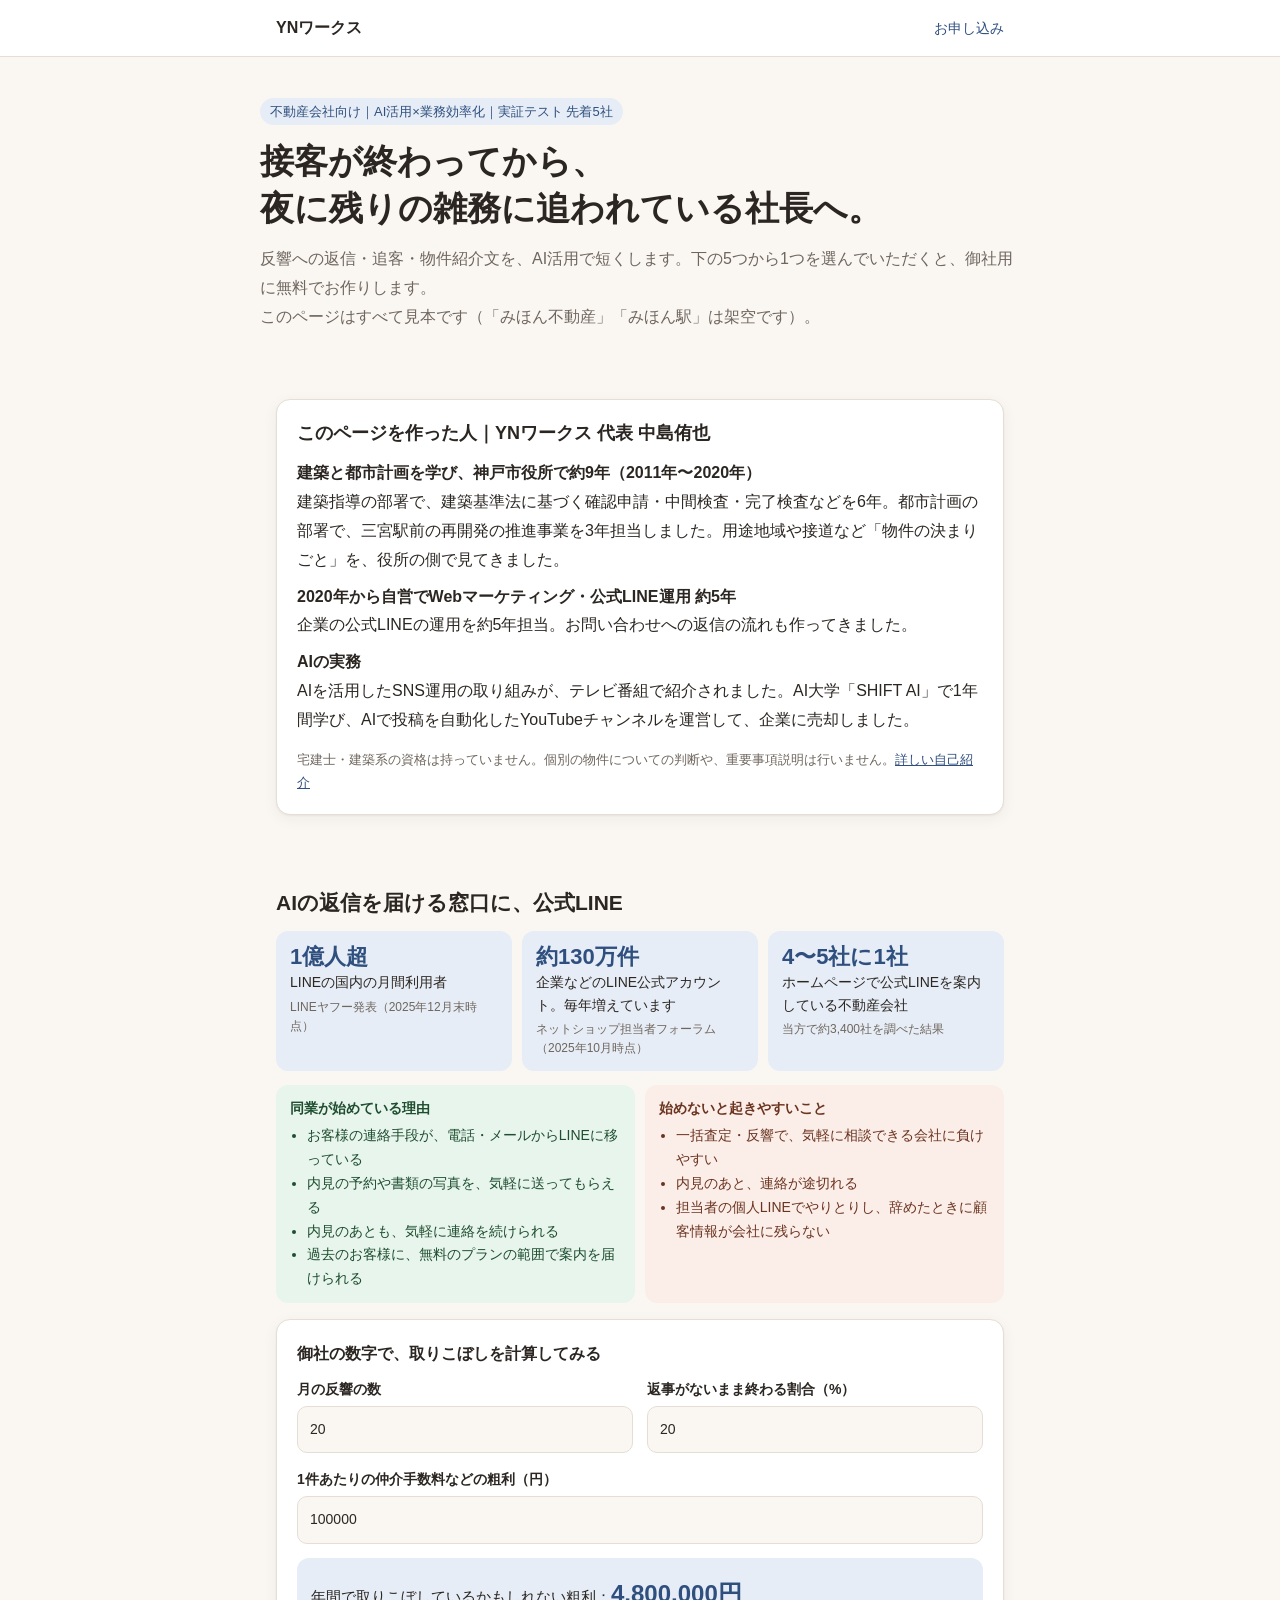
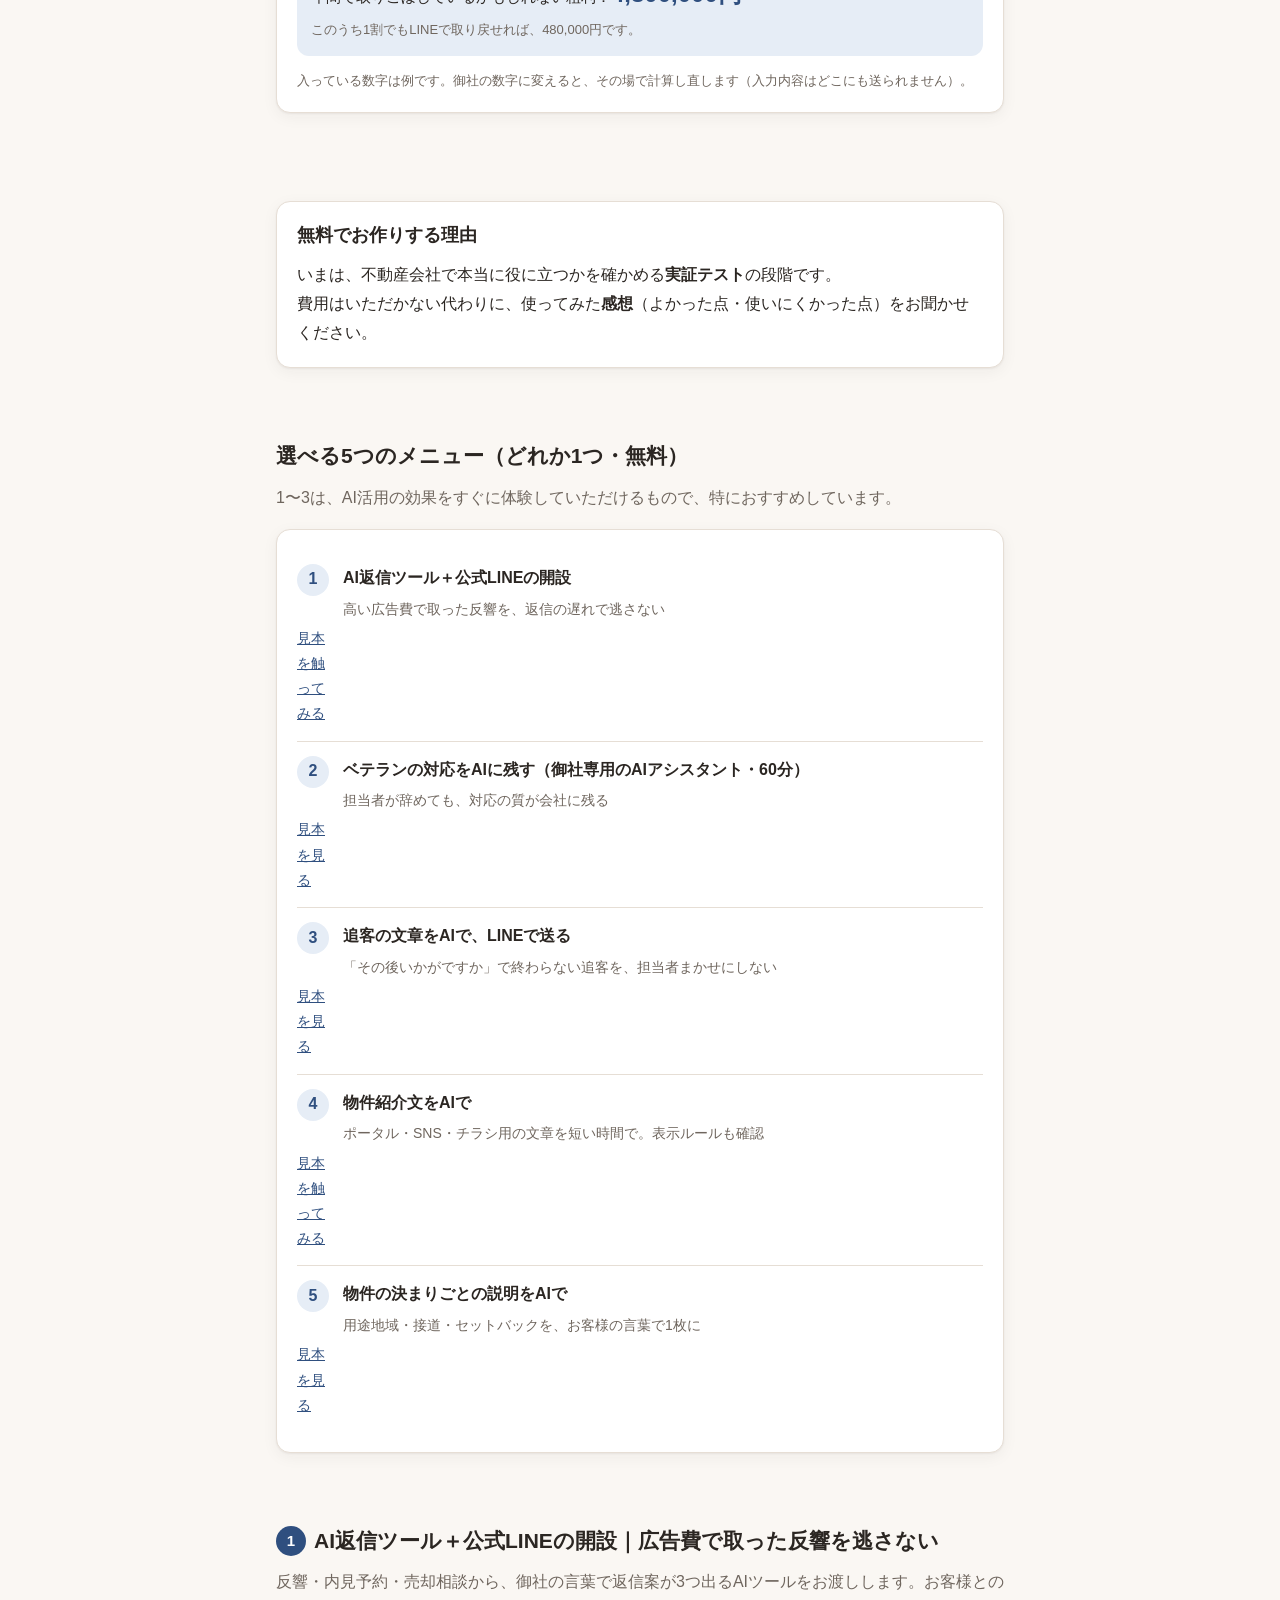
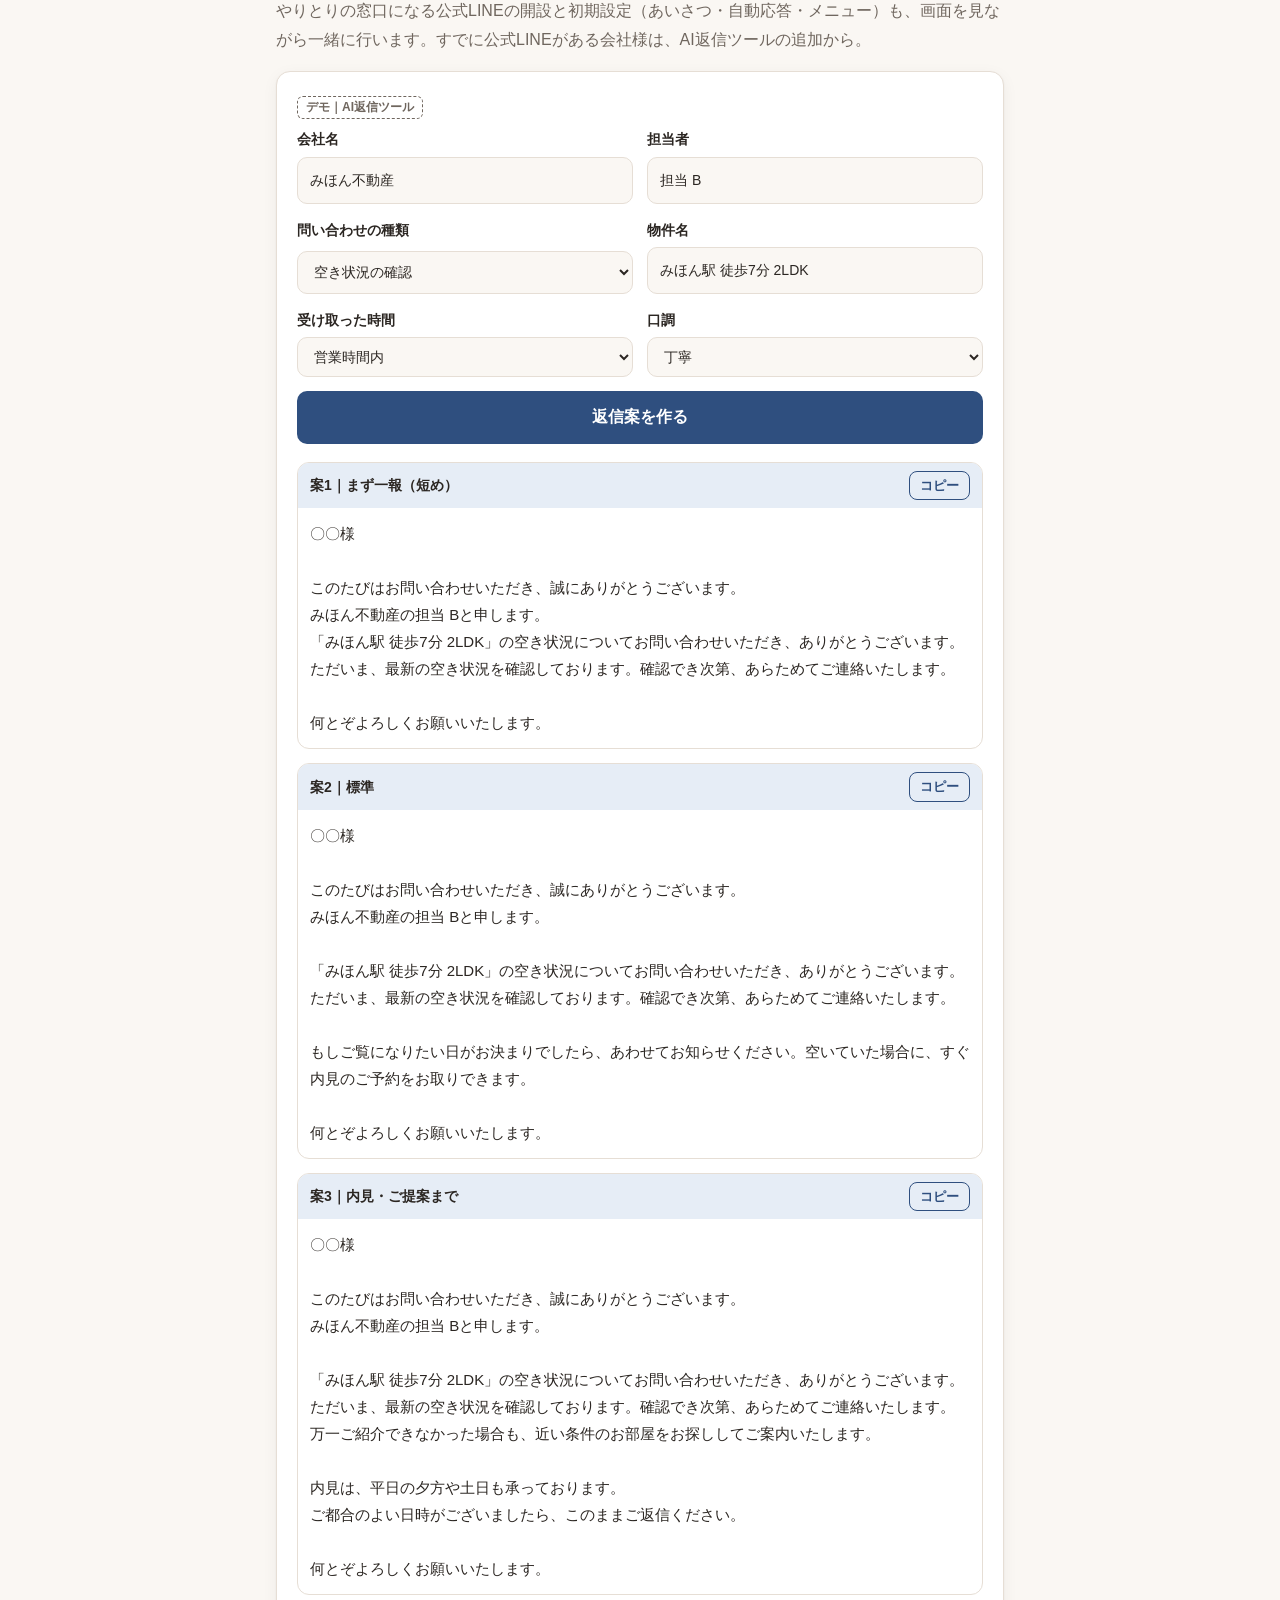
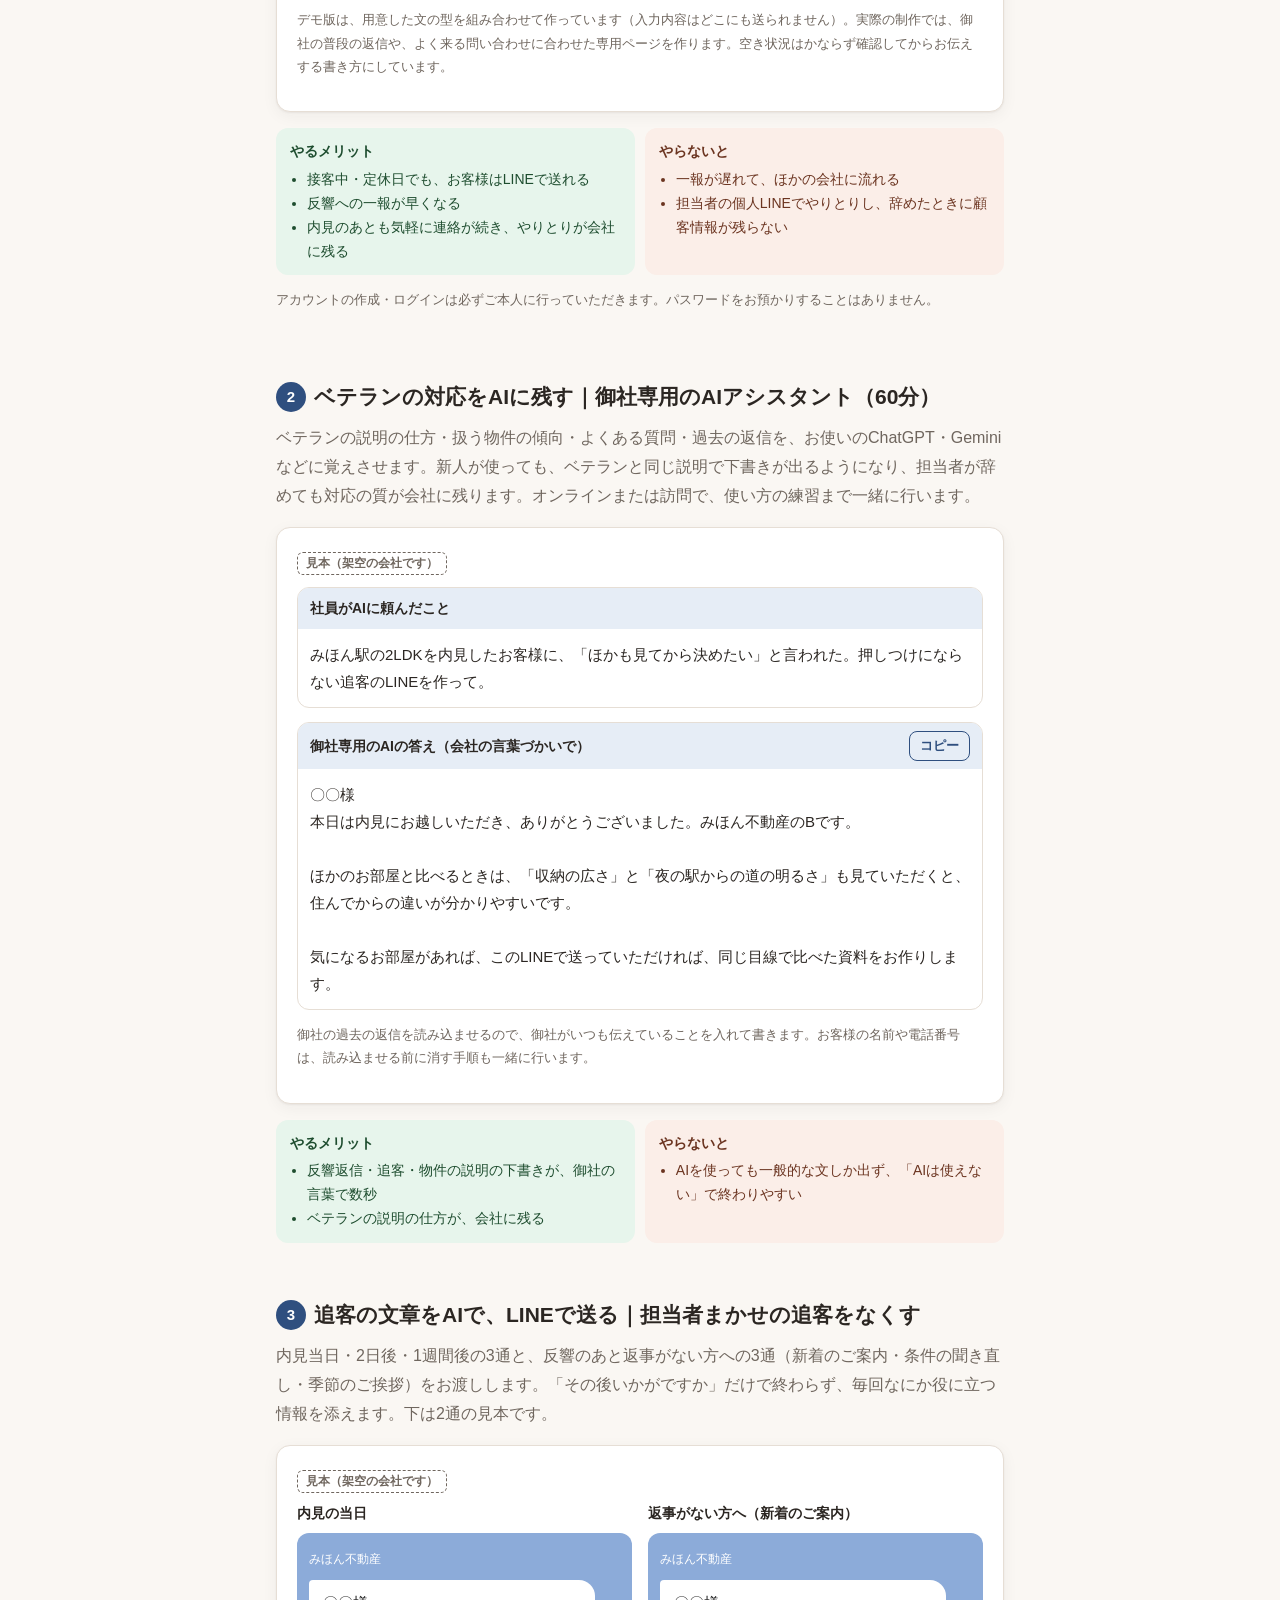
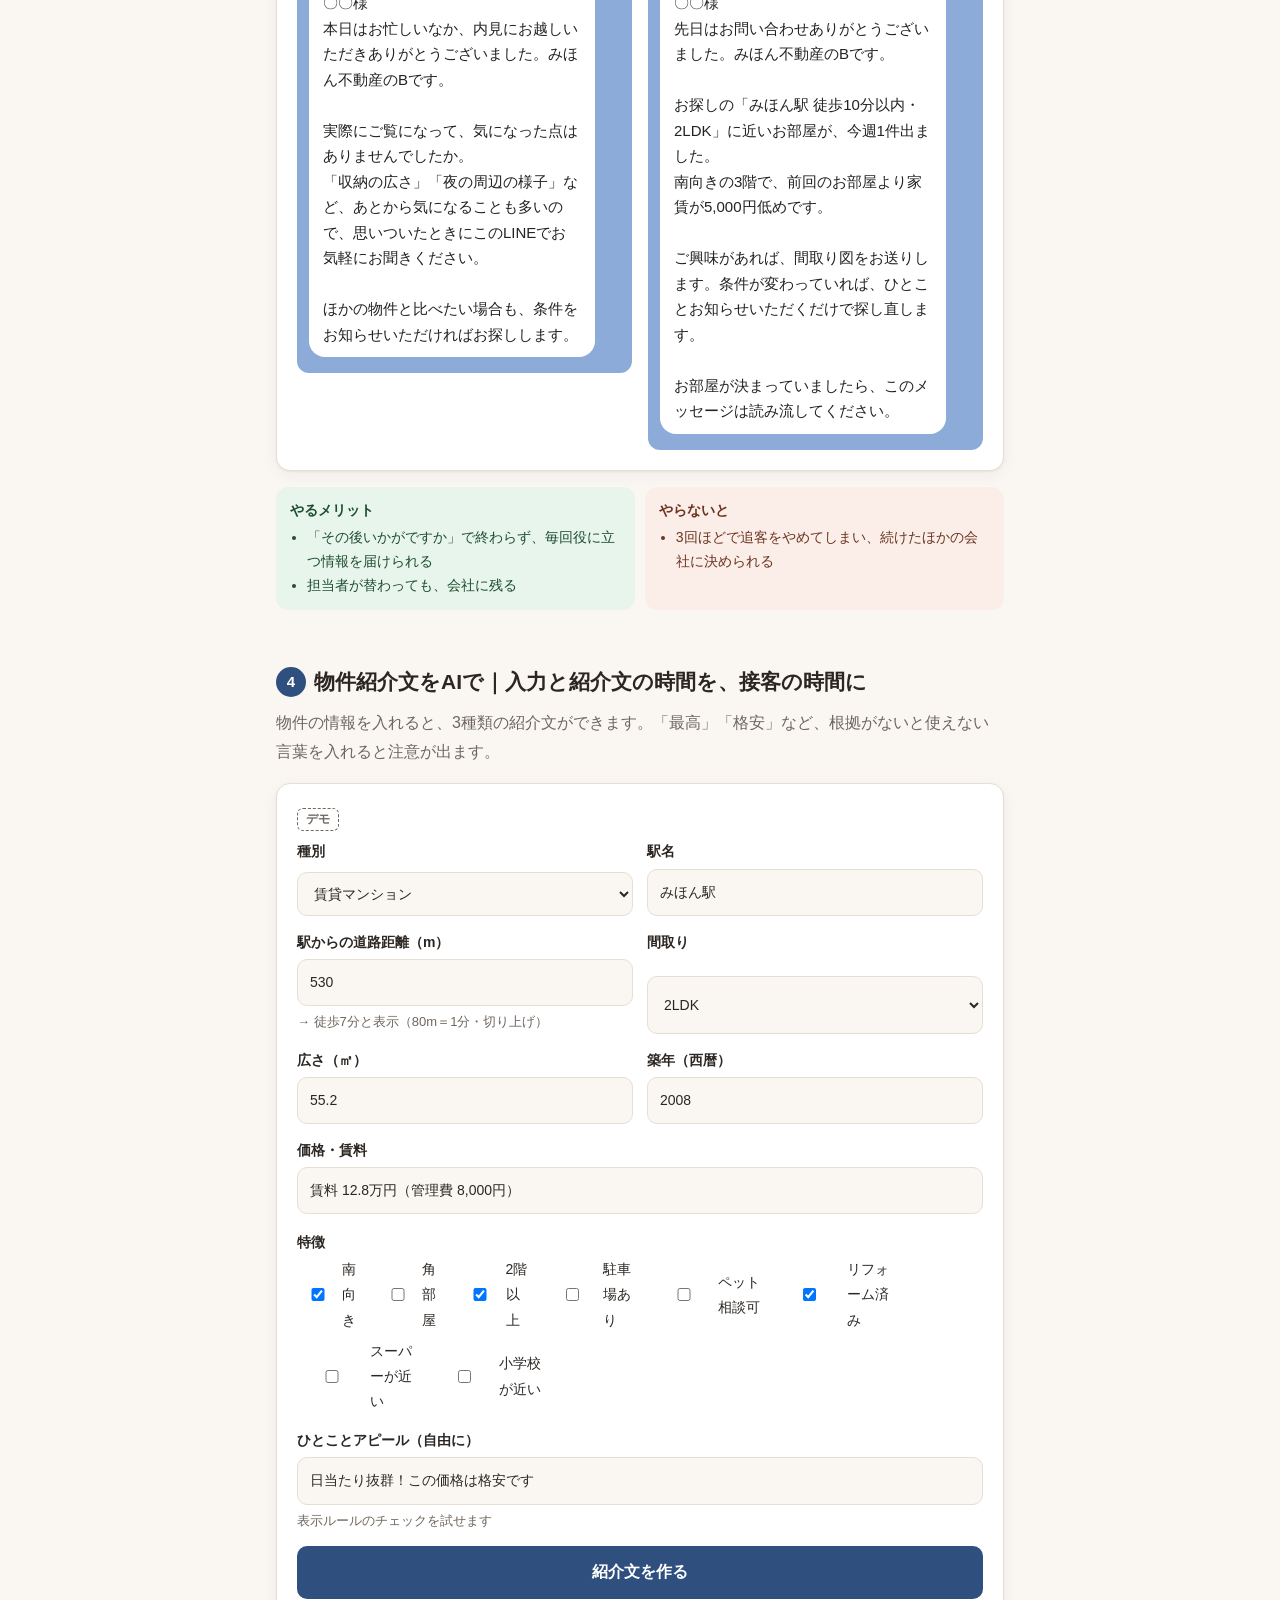
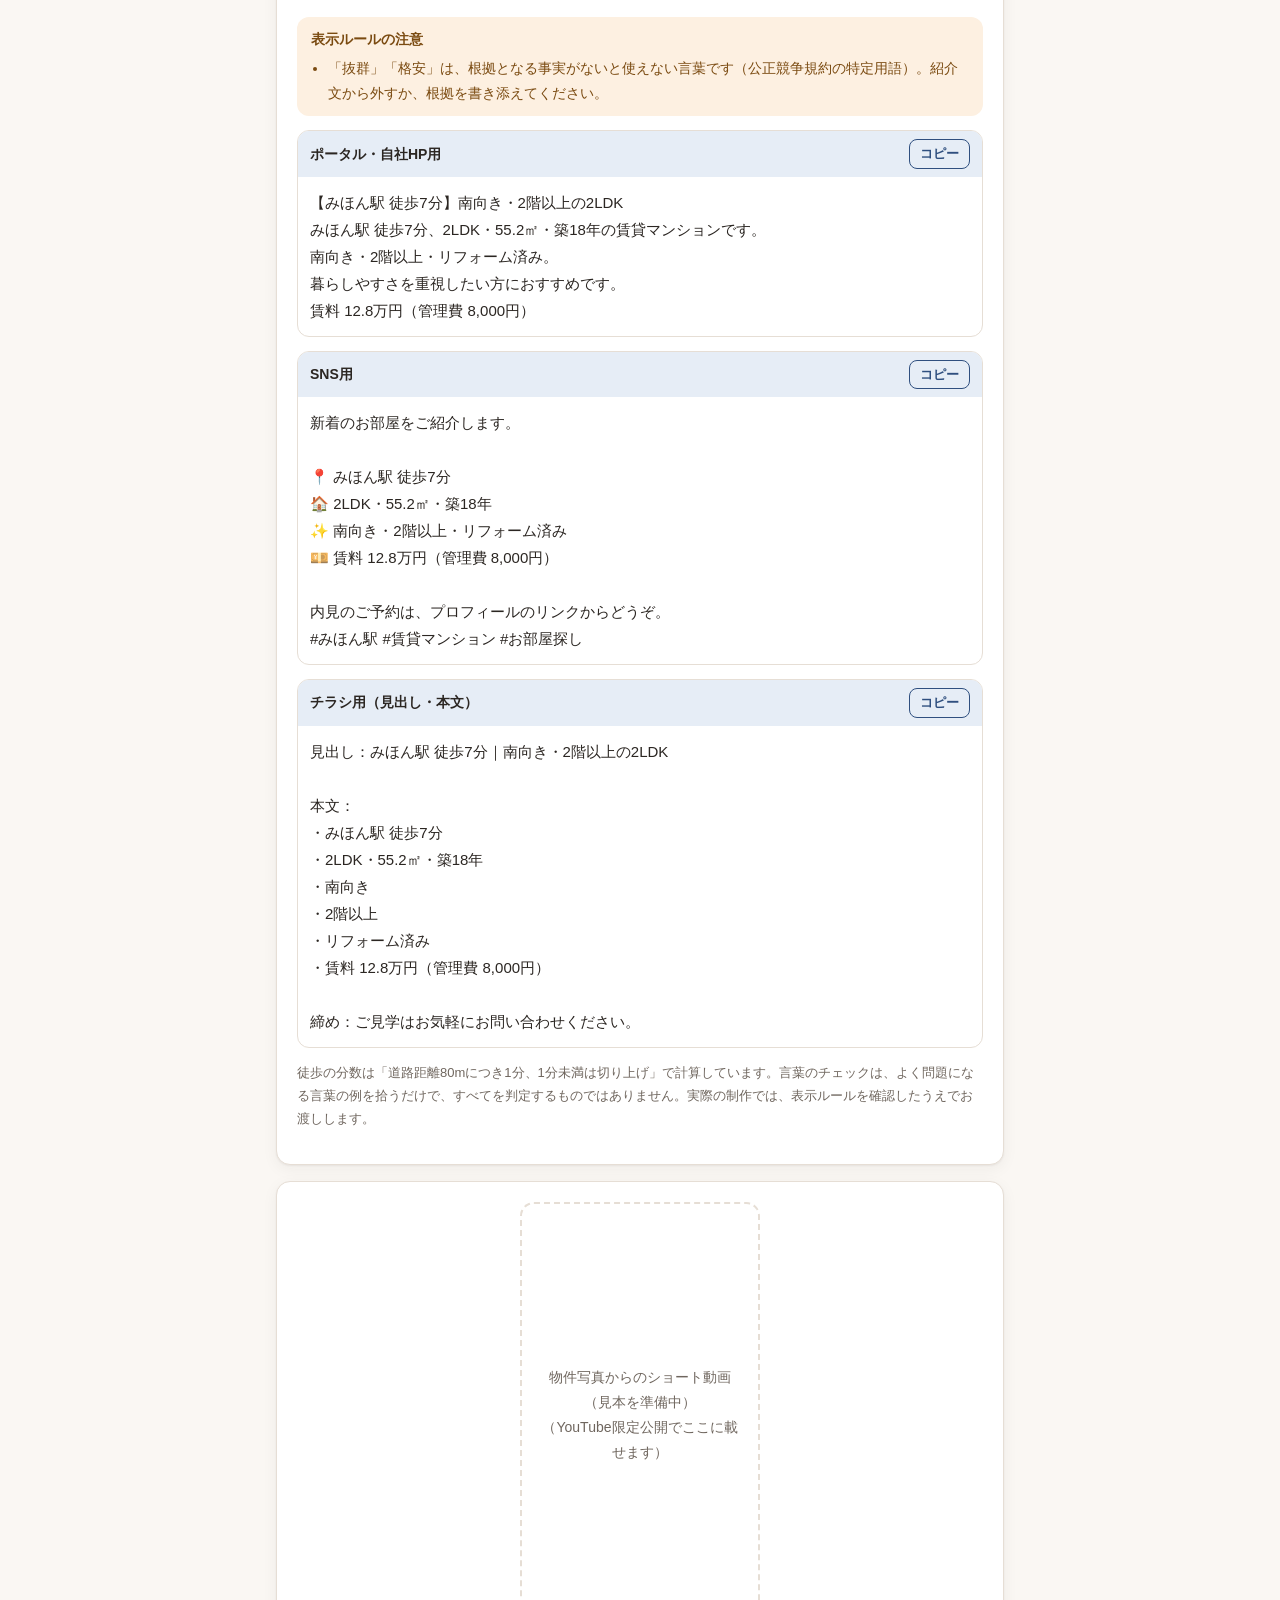
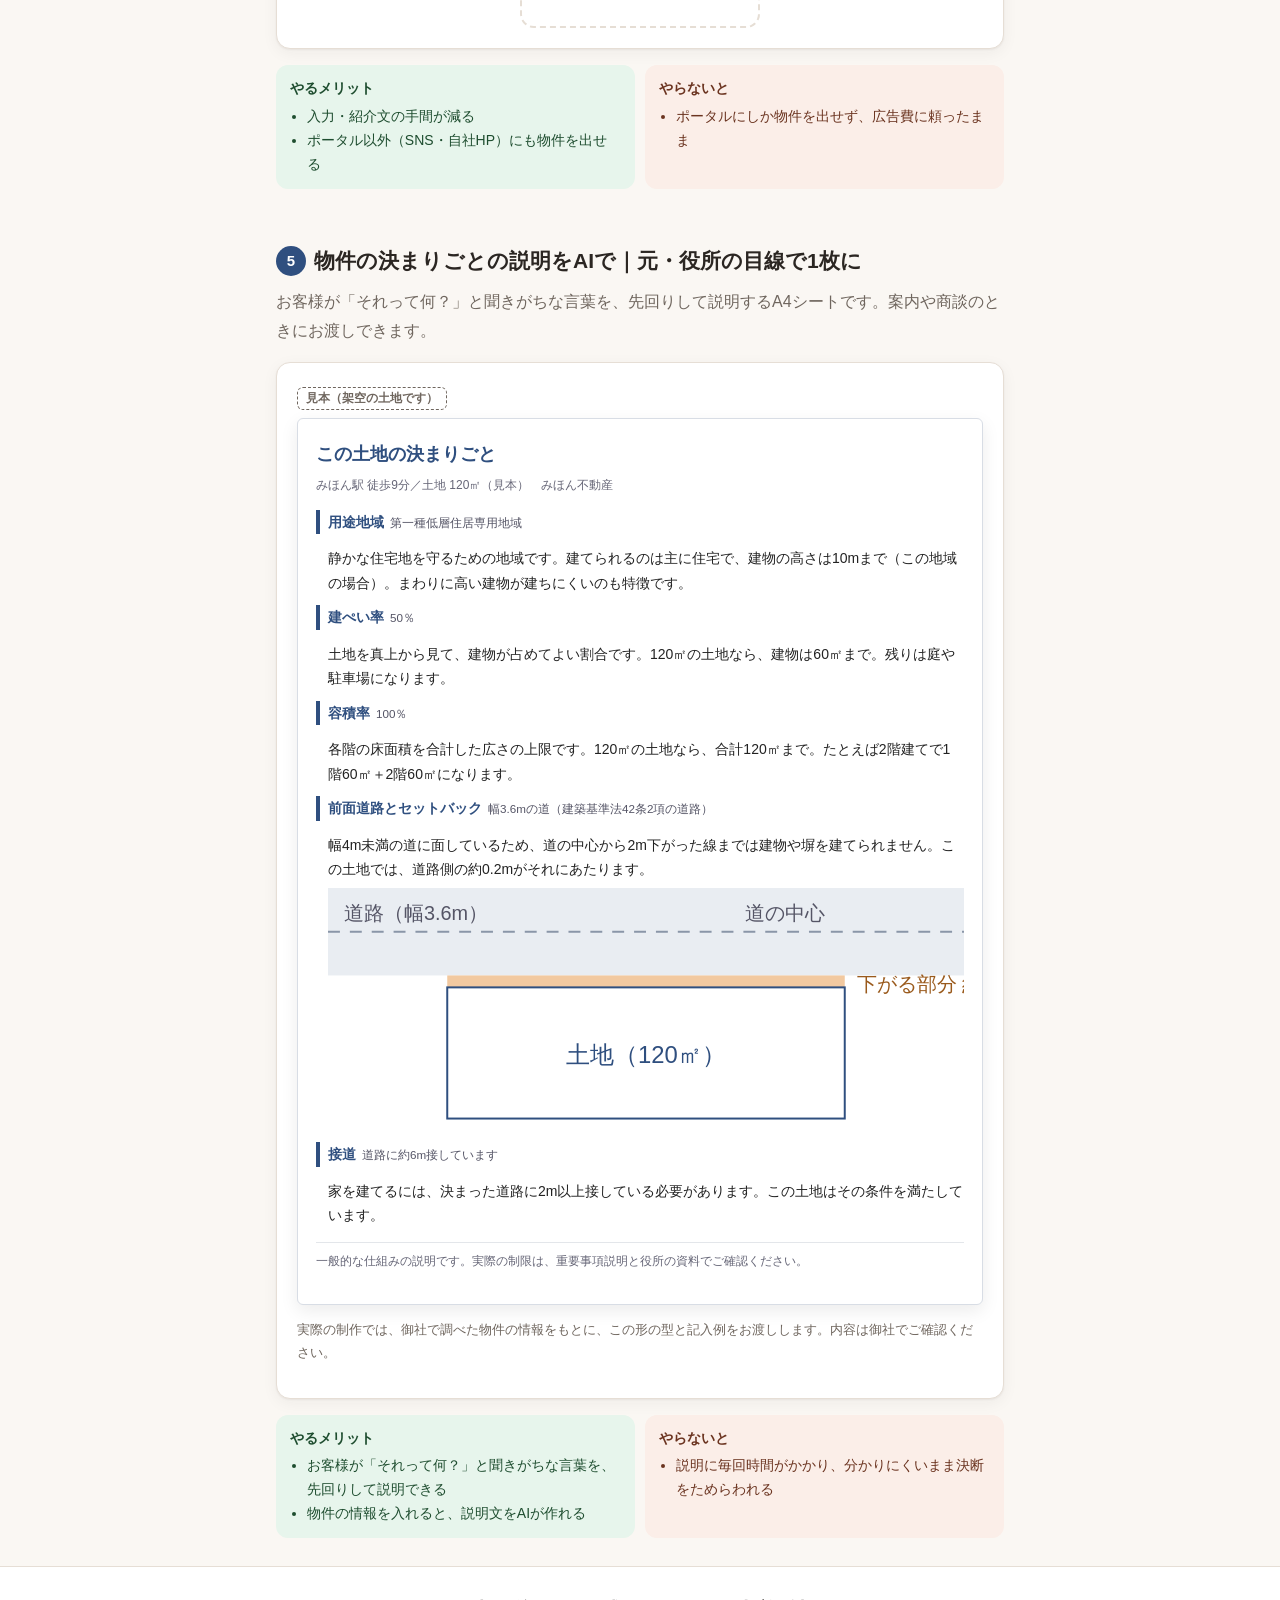
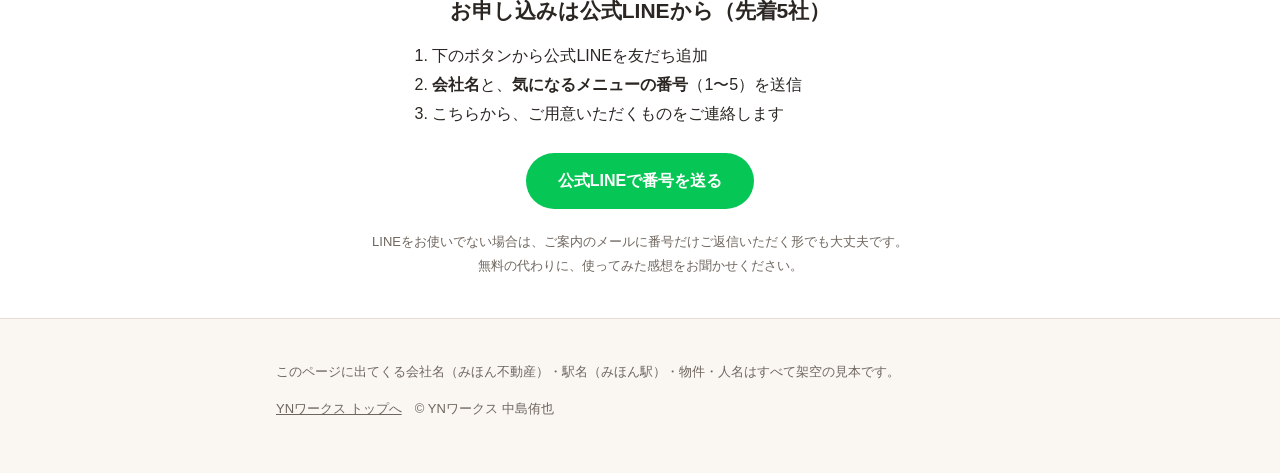
==== fudosan.html @ 114840c8 "Add files via upload" ====
<!doctype html>
<html lang="ja">
<head>
<meta charset="utf-8">
<meta name="viewport" content="width=device-width, initial-scale=1">
<title>不動産会社向け見本｜YNワークス</title>
<meta name="description" content="不動産会社向けに、公式LINEとAIで反響対応・追客・売主様への説明の手間を減らす実証テストの見本。返信ツールのデモを触れます。">
<link rel="stylesheet" href="style.css">
</head>
<body class="theme-fudosan">

<header class="site">
  <div class="wrap">
    <a class="name" href="ynworks.html">YNワークス</a>
    <nav><a href="#contact">お申し込み</a></nav>
  </div>
</header>

<div class="wrap hero">
  <span class="eyebrow">不動産会社向け｜AI活用×業務効率化｜実証テスト 先着5社</span>
  <h1>接客が終わってから、<br>夜に残りの雑務に追われている社長へ。</h1>
  <p>反響への返信・追客・物件紹介文を、AI活用で短くします。下の5つから1つを選んでいただくと、御社用に無料でお作りします。<br>このページはすべて見本です（「みほん不動産」「みほん駅」は架空です）。</p>
</div>

<section>
  <div class="wrap">
    <div class="card">
      <h2 style="font-size:18px">このページを作った人｜YNワークス 代表 中島侑也</h2>
      <dl class="profile" style="margin:0">
        <dt>建築と都市計画を学び、神戸市役所で約9年（2011年〜2020年）</dt>
        <dd>建築指導の部署で、建築基準法に基づく確認申請・中間検査・完了検査などを6年。都市計画の部署で、三宮駅前の再開発の推進事業を3年担当しました。用途地域や接道など「物件の決まりごと」を、役所の側で見てきました。</dd>
        <dt>2020年から自営でWebマーケティング・公式LINE運用 約5年</dt>
        <dd>企業の公式LINEの運用を約5年担当。お問い合わせへの返信の流れも作ってきました。</dd>
        <dt>AIの実務</dt>
        <dd>AIを活用したSNS運用の取り組みが、テレビ番組で紹介されました。AI大学「SHIFT AI」で1年間学び、AIで投稿を自動化したYouTubeチャンネルを運営して、企業に売却しました。</dd>
      </dl>
      <p class="note" style="margin-bottom:0">宅建士・建築系の資格は持っていません。個別の物件についての判断や、重要事項説明は行いません。<a href="ynworks.html#about">詳しい自己紹介</a></p>
    </div>
  </div>
</section>

<section id="line">
  <div class="wrap">
    <h2>AIの返信を届ける窓口に、公式LINE</h2>
    <ul class="facts">
      <li><strong>1億人超</strong>LINEの国内の月間利用者<small>LINEヤフー発表（2025年12月末時点）</small></li>
      <li><strong>約130万件</strong>企業などのLINE公式アカウント。毎年増えています<small>ネットショップ担当者フォーラム（2025年10月時点）</small></li>
      <li><strong>4〜5社に1社</strong>ホームページで公式LINEを案内している不動産会社<small>当方で約3,400社を調べた結果</small></li>
    </ul>
    <div class="merit">
      <div class="plus"><b>同業が始めている理由</b><ul>
        <li>お客様の連絡手段が、電話・メールからLINEに移っている</li>
        <li>内見の予約や書類の写真を、気軽に送ってもらえる</li>
        <li>内見のあとも、気軽に連絡を続けられる</li>
        <li>過去のお客様に、無料のプランの範囲で案内を届けられる</li></ul></div>
      <div class="minus"><b>始めないと起きやすいこと</b><ul>
        <li>一括査定・反響で、気軽に相談できる会社に負けやすい</li>
        <li>内見のあと、連絡が途切れる</li>
        <li>担当者の個人LINEでやりとりし、辞めたときに顧客情報が会社に残らない</li></ul></div>
    </div>
    <div class="card">
      <h3 style="margin:0 0 8px;font-size:16px">御社の数字で、取りこぼしを計算してみる</h3>
      <form class="form" id="lossForm">
        <div class="row">
          <label>月の反響の数<input id="lc-count" type="number" min="0" value="20"></label>
          <label>返事がないまま終わる割合（%）<input id="lc-rate" type="number" min="0" max="100" value="20"></label>
        </div>
        <label>1件あたりの仲介手数料などの粗利（円）<input id="lc-profit" type="number" min="0" step="10000" value="100000"></label>
      </form>
      <div class="calc-result" id="lossOut"></div>
      <p class="note" style="margin-bottom:0">入っている数字は例です。御社の数字に変えると、その場で計算し直します（入力内容はどこにも送られません）。</p>
    </div>
  </div>
</section>

<section>
  <div class="wrap">
    <div class="card">
      <h2 style="font-size:18px">無料でお作りする理由</h2>
      <p style="margin:0">いまは、不動産会社で本当に役に立つかを確かめる<b>実証テスト</b>の段階です。<br>
      費用はいただかない代わりに、使ってみた<b>感想</b>（よかった点・使いにくかった点）をお聞かせください。</p>
    </div>
  </div>
</section>

<section id="menu">
  <div class="wrap">
    <h2>選べる5つのメニュー（どれか1つ・無料）</h2>
    <p class="lead">1〜3は、AI活用の効果をすぐに体験していただけるもので、特におすすめしています。</p>
    <div class="card">
      <ol class="menu-list">
        <li><b>AI返信ツール＋公式LINEの開設</b><span>高い広告費で取った反響を、返信の遅れで逃さない</span><a href="#s1">見本を触ってみる</a></li>
        <li><b>ベテランの対応をAIに残す（御社専用のAIアシスタント・60分）</b><span>担当者が辞めても、対応の質が会社に残る</span><a href="#s2">見本を見る</a></li>
        <li><b>追客の文章をAIで、LINEで送る</b><span>「その後いかがですか」で終わらない追客を、担当者まかせにしない</span><a href="#s3">見本を見る</a></li>
        <li><b>物件紹介文をAIで</b><span>ポータル・SNS・チラシ用の文章を短い時間で。表示ルールも確認</span><a href="#s4">見本を触ってみる</a></li>
        <li><b>物件の決まりごとの説明をAIで</b><span>用途地域・接道・セットバックを、お客様の言葉で1枚に</span><a href="#s5">見本を見る</a></li>
      </ol>
    </div>
  </div>
</section>

<!-- 1. 反響への返信 -->
<section id="s1">
  <div class="wrap">
    <h2><span class="num">1</span>AI返信ツール＋公式LINEの開設｜広告費で取った反響を逃さない</h2>
    <p class="lead">反響・内見予約・売却相談から、御社の言葉で返信案が3つ出るAIツールをお渡しします。お客様とのやりとりの窓口になる公式LINEの開設と初期設定（あいさつ・自動応答・メニュー）も、画面を見ながら一緒に行います。すでに公式LINEがある会社様は、AI返信ツールの追加から。</p>
    <div class="card">
      <span class="sample-badge">デモ｜AI返信ツール</span>
      <form class="form" id="replyForm">
        <div class="row">
          <label>会社名<input id="rp-company" value="みほん不動産"></label>
          <label>担当者<input id="rp-staff" value="担当 B"></label>
        </div>
        <div class="row">
          <label>問い合わせの種類
            <select id="rp-type">
              <option value="vacancy">空き状況の確認</option>
              <option value="viewing">内見の希望</option>
              <option value="consult">条件の相談（ほかの物件も知りたい）</option>
              <option value="document">資料の請求</option>
              <option value="sell">売却の査定依頼</option>
            </select>
          </label>
          <label>物件名<input id="rp-property" value="みほん駅 徒歩7分 2LDK"></label>
        </div>
        <div class="row">
          <label>受け取った時間
            <select id="rp-time">
              <option value="open">営業時間内</option>
              <option value="closed">営業時間外・定休日</option>
            </select>
          </label>
          <label>口調
            <select id="rp-tone">
              <option value="polite">丁寧</option>
              <option value="soft">やわらかめ</option>
            </select>
          </label>
        </div>
        <button class="primary" type="submit">返信案を作る</button>
      </form>
      <div class="output" id="replyOut"></div>
      <p class="note">デモ版は、用意した文の型を組み合わせて作っています（入力内容はどこにも送られません）。実際の制作では、御社の普段の返信や、よく来る問い合わせに合わせた専用ページを作ります。空き状況はかならず確認してからお伝えする書き方にしています。</p>
    </div>
    <div class="merit">
      <div class="plus"><b>やるメリット</b><ul><li>接客中・定休日でも、お客様はLINEで送れる</li><li>反響への一報が早くなる</li><li>内見のあとも気軽に連絡が続き、やりとりが会社に残る</li></ul></div>
      <div class="minus"><b>やらないと</b><ul><li>一報が遅れて、ほかの会社に流れる</li><li>担当者の個人LINEでやりとりし、辞めたときに顧客情報が残らない</li></ul></div>
    </div>
    <p class="note">アカウントの作成・ログインは必ずご本人に行っていただきます。パスワードをお預かりすることはありません。</p>
  </div>
</section>

<!-- 2. AIアシスタント -->
<section id="s2">
  <div class="wrap">
    <h2><span class="num">2</span>ベテランの対応をAIに残す｜御社専用のAIアシスタント（60分）</h2>
    <p class="lead">ベテランの説明の仕方・扱う物件の傾向・よくある質問・過去の返信を、お使いのChatGPT・Geminiなどに覚えさせます。新人が使っても、ベテランと同じ説明で下書きが出るようになり、担当者が辞めても対応の質が会社に残ります。オンラインまたは訪問で、使い方の練習まで一緒に行います。</p>
    <div class="card">
      <span class="sample-badge">見本（架空の会社です）</span>
      <div class="output" style="margin-top:4px">
        <div class="out-item">
          <header>社員がAIに頼んだこと</header>
<pre>みほん駅の2LDKを内見したお客様に、「ほかも見てから決めたい」と言われた。押しつけにならない追客のLINEを作って。</pre>
        </div>
        <div class="out-item">
          <header>御社専用のAIの答え（会社の言葉づかいで）<button class="copy" type="button">コピー</button></header>
<pre>〇〇様
本日は内見にお越しいただき、ありがとうございました。みほん不動産のBです。

ほかのお部屋と比べるときは、「収納の広さ」と「夜の駅からの道の明るさ」も見ていただくと、住んでからの違いが分かりやすいです。

気になるお部屋があれば、このLINEで送っていただければ、同じ目線で比べた資料をお作りします。</pre>
        </div>
      </div>
      <p class="note">御社の過去の返信を読み込ませるので、御社がいつも伝えていることを入れて書きます。お客様の名前や電話番号は、読み込ませる前に消す手順も一緒に行います。</p>
    </div>
    <div class="merit">
      <div class="plus"><b>やるメリット</b><ul><li>反響返信・追客・物件の説明の下書きが、御社の言葉で数秒</li><li>ベテランの説明の仕方が、会社に残る</li></ul></div>
      <div class="minus"><b>やらないと</b><ul><li>AIを使っても一般的な文しか出ず、「AIは使えない」で終わりやすい</li></ul></div>
    </div>
  </div>
</section>

<!-- 3. フォロー・追客 -->
<section id="s3">
  <div class="wrap">
    <h2><span class="num">3</span>追客の文章をAIで、LINEで送る｜担当者まかせの追客をなくす</h2>
    <p class="lead">内見当日・2日後・1週間後の3通と、反響のあと返事がない方への3通（新着のご案内・条件の聞き直し・季節のご挨拶）をお渡しします。「その後いかがですか」だけで終わらず、毎回なにか役に立つ情報を添えます。下は2通の見本です。</p>
    <div class="card">
      <span class="sample-badge">見本（架空の会社です）</span>
      <div class="print-row">
        <div>
          <p style="margin:0 0 6px;font-weight:700;font-size:14px">内見の当日</p>
          <div class="chat">
            <div class="from">みほん不動産</div>
            <div class="bubble">〇〇様
本日はお忙しいなか、内見にお越しいただきありがとうございました。みほん不動産のBです。

実際にご覧になって、気になった点はありませんでしたか。
「収納の広さ」「夜の周辺の様子」など、あとから気になることも多いので、思いついたときにこのLINEでお気軽にお聞きください。

ほかの物件と比べたい場合も、条件をお知らせいただければお探しします。</div>
          </div>
        </div>
        <div>
          <p style="margin:0 0 6px;font-weight:700;font-size:14px">返事がない方へ（新着のご案内）</p>
          <div class="chat">
            <div class="from">みほん不動産</div>
            <div class="bubble">〇〇様
先日はお問い合わせありがとうございました。みほん不動産のBです。

お探しの「みほん駅 徒歩10分以内・2LDK」に近いお部屋が、今週1件出ました。
南向きの3階で、前回のお部屋より家賃が5,000円低めです。

ご興味があれば、間取り図をお送りします。条件が変わっていれば、ひとことお知らせいただくだけで探し直します。

お部屋が決まっていましたら、このメッセージは読み流してください。</div>
          </div>
        </div>
      </div>
    </div>
    <div class="merit">
      <div class="plus"><b>やるメリット</b><ul><li>「その後いかがですか」で終わらず、毎回役に立つ情報を届けられる</li><li>担当者が替わっても、会社に残る</li></ul></div>
      <div class="minus"><b>やらないと</b><ul><li>3回ほどで追客をやめてしまい、続けたほかの会社に決められる</li></ul></div>
    </div>
  </div>
</section>

<!-- 4. 物件紹介文 -->
<section id="s4">
  <div class="wrap">
    <h2><span class="num">4</span>物件紹介文をAIで｜入力と紹介文の時間を、接客の時間に</h2>
    <p class="lead">物件の情報を入れると、3種類の紹介文ができます。「最高」「格安」など、根拠がないと使えない言葉を入れると注意が出ます。</p>
    <div class="card">
      <span class="sample-badge">デモ</span>
      <form class="form" id="propForm">
        <div class="row">
          <label>種別
            <select id="pp-kind">
              <option value="rent">賃貸マンション</option>
              <option value="mansion">中古マンション</option>
              <option value="house">中古戸建て</option>
              <option value="land">土地</option>
            </select>
          </label>
          <label>駅名<input id="pp-station" value="みほん駅"></label>
        </div>
        <div class="row">
          <label>駅からの道路距離（m）<input id="pp-dist" type="number" min="0" value="530"><span class="hint" id="pp-walk"></span></label>
          <label id="pp-layout-wrap">間取り
            <select id="pp-layout">
              <option>1K</option><option>1LDK</option><option selected>2LDK</option><option>3LDK</option><option>4LDK</option>
            </select>
          </label>
        </div>
        <div class="row">
          <label>広さ（㎡）<input id="pp-area" type="number" min="0" step="0.01" value="55.2"></label>
          <label id="pp-year-wrap">築年（西暦）<input id="pp-year" type="number" min="1950" max="2026" value="2008"></label>
        </div>
        <label>価格・賃料<input id="pp-price" value="賃料 12.8万円（管理費 8,000円）"></label>
        <div>
          <span style="font-size:14px;font-weight:700">特徴</span>
          <div class="checks" id="pp-features">
            <label><input type="checkbox" value="南向き" checked>南向き</label>
            <label><input type="checkbox" value="角部屋">角部屋</label>
            <label><input type="checkbox" value="2階以上" checked>2階以上</label>
            <label><input type="checkbox" value="駐車場あり">駐車場あり</label>
            <label><input type="checkbox" value="ペット相談可">ペット相談可</label>
            <label><input type="checkbox" value="リフォーム済み" checked>リフォーム済み</label>
            <label><input type="checkbox" value="スーパーが近い">スーパーが近い</label>
            <label><input type="checkbox" value="小学校が近い">小学校が近い</label>
          </div>
        </div>
        <label>ひとことアピール（自由に）<input id="pp-free" value="日当たり抜群！この価格は格安です"><span class="hint">表示ルールのチェックを試せます</span></label>
        <button class="primary" type="submit">紹介文を作る</button>
      </form>
      <div class="output" id="propOut"></div>
      <p class="note">徒歩の分数は「道路距離80mにつき1分、1分未満は切り上げ」で計算しています。言葉のチェックは、よく問題になる言葉の例を拾うだけで、すべてを判定するものではありません。実際の制作では、表示ルールを確認したうえでお渡しします。</p>
    </div>
    <div class="card">
      <div class="video-slot">物件写真からのショート動画（見本を準備中）<br>（YouTube限定公開でここに載せます）</div>
    </div>
    <div class="merit">
      <div class="plus"><b>やるメリット</b><ul><li>入力・紹介文の手間が減る</li><li>ポータル以外（SNS・自社HP）にも物件を出せる</li></ul></div>
      <div class="minus"><b>やらないと</b><ul><li>ポータルにしか物件を出せず、広告費に頼ったまま</li></ul></div>
    </div>
  </div>
</section>

<!-- 5. 決まりごと解説シート -->
<section id="s5">
  <div class="wrap">
    <h2><span class="num">5</span>物件の決まりごとの説明をAIで｜元・役所の目線で1枚に</h2>
    <p class="lead">お客様が「それって何？」と聞きがちな言葉を、先回りして説明するA4シートです。案内や商談のときにお渡しできます。</p>
    <div class="card">
      <span class="sample-badge">見本（架空の土地です）</span>
      <div class="sheet">
        <h3>この土地の決まりごと</h3>
        <p class="sub">みほん駅 徒歩9分／土地 120㎡（見本）　みほん不動産</p>
        <dl>
          <dt>用途地域<small>第一種低層住居専用地域</small></dt>
          <dd>静かな住宅地を守るための地域です。建てられるのは主に住宅で、建物の高さは10mまで（この地域の場合）。まわりに高い建物が建ちにくいのも特徴です。</dd>
          <dt>建ぺい率<small>50％</small></dt>
          <dd>土地を真上から見て、建物が占めてよい割合です。120㎡の土地なら、建物は60㎡まで。残りは庭や駐車場になります。</dd>
          <dt>容積率<small>100％</small></dt>
          <dd>各階の床面積を合計した広さの上限です。120㎡の土地なら、合計120㎡まで。たとえば2階建てで1階60㎡＋2階60㎡になります。</dd>
          <dt>前面道路とセットバック<small>幅3.6mの道（建築基準法42条2項の道路）</small></dt>
          <dd>
            幅4m未満の道に面しているため、道の中心から2m下がった線までは建物や塀を建てられません。この土地では、道路側の約0.2mがそれにあたります。
            <svg viewBox="0 0 320 120" role="img" aria-label="セットバックの図：道の中心から2m下がった線まで建物を建てられない">
              <rect x="0" y="0" width="320" height="44" fill="#e9edf2"/>
              <line x1="0" y1="22" x2="320" y2="22" stroke="#8a96a8" stroke-dasharray="6 5"/>
              <text x="8" y="16" font-size="10" fill="#556">道路（幅3.6m）</text>
              <text x="210" y="16" font-size="10" fill="#556">道の中心</text>
              <rect x="60" y="44" width="200" height="6" fill="#f2c9a0"/>
              <text x="266" y="52" font-size="10" fill="#9a5a1c">下がる部分 約0.2m</text>
              <rect x="60" y="50" width="200" height="66" fill="#fff" stroke="#2f4f7f"/>
              <text x="160" y="88" font-size="12" fill="#2f4f7f" text-anchor="middle">土地（120㎡）</text>
            </svg>
          </dd>
          <dt>接道<small>道路に約6m接しています</small></dt>
          <dd>家を建てるには、決まった道路に2m以上接している必要があります。この土地はその条件を満たしています。</dd>
        </dl>
        <p class="foot">一般的な仕組みの説明です。実際の制限は、重要事項説明と役所の資料でご確認ください。</p>
      </div>
      <p class="note">実際の制作では、御社で調べた物件の情報をもとに、この形の型と記入例をお渡しします。内容は御社でご確認ください。</p>
    </div>
    <div class="merit">
      <div class="plus"><b>やるメリット</b><ul><li>お客様が「それって何？」と聞きがちな言葉を、先回りして説明できる</li><li>物件の情報を入れると、説明文をAIが作れる</li></ul></div>
      <div class="minus"><b>やらないと</b><ul><li>説明に毎回時間がかかり、分かりにくいまま決断をためらわれる</li></ul></div>
    </div>
  </div>
</section>

<section class="cta" id="contact">
  <div class="wrap">
    <h2>お申し込みは公式LINEから（先着5社）</h2>
    <ol class="steps">
      <li>下のボタンから公式LINEを友だち追加</li>
      <li><b>会社名</b>と、<b>気になるメニューの番号</b>（1〜5）を送信</li>
      <li>こちらから、ご用意いただくものをご連絡します</li>
    </ol>
    <a class="btn-line" href="https://lin.ee/y8I2jqT" target="_blank" rel="noopener">公式LINEで番号を送る</a>
    <p class="note">LINEをお使いでない場合は、ご案内のメールに番号だけご返信いただく形でも大丈夫です。<br>無料の代わりに、使ってみた感想をお聞かせください。</p>
  </div>
</section>

<footer class="site">
  <div class="wrap">
    <p>このページに出てくる会社名（みほん不動産）・駅名（みほん駅）・物件・人名はすべて架空の見本です。</p>
    <p><a href="ynworks.html">YNワークス トップへ</a>　© YNワークス 中島侑也</p>
  </div>
</footer>

<div class="toast" id="toast">コピーしました</div>
<script src="common.js"></script>
<script src="fudosan.js"></script>
</body>
</html>
---- style.css ----
/* 共通スタイル（スマホ優先） */
:root {
  --bg: #faf7f3;
  --surface: #ffffff;
  --ink: #2b2622;
  --muted: #6f665e;
  --line: #e6ded5;
  --accent: #b5636f;
  --accent-soft: #f6e7e9;
  --line-green: #06c755;
  --radius: 14px;
  --shadow: 0 1px 2px rgba(43, 38, 34, .06), 0 4px 16px rgba(43, 38, 34, .05);
}

@media (prefers-color-scheme: dark) {
  :root:not([data-theme="light"]) {
    --bg: #1d1a18;
    --surface: #272320;
    --ink: #f1ebe5;
    --muted: #b3a89e;
    --line: #3b3531;
    --accent: #e0909b;
    --accent-soft: #3a2a2d;
    --shadow: none;
  }
}

* { box-sizing: border-box; }

html { -webkit-text-size-adjust: 100%; }

body {
  margin: 0;
  background: var(--bg);
  color: var(--ink);
  font-family: "Hiragino Kaku Gothic ProN", "Hiragino Sans", "Yu Gothic UI", "Meiryo", sans-serif;
  font-size: 16px;
  line-height: 1.8;
}

a { color: var(--accent); }

.wrap { max-width: 760px; margin: 0 auto; padding: 0 16px; }

header.site {
  background: var(--surface);
  border-bottom: 1px solid var(--line);
}
header.site .wrap { display: flex; align-items: center; justify-content: space-between; min-height: 56px; gap: 12px; }
header.site .name { font-weight: 700; text-decoration: none; color: var(--ink); }
header.site nav a { font-size: 14px; text-decoration: none; }

.hero { padding: 40px 0 24px; }
.hero .eyebrow { display: inline-block; font-size: 13px; color: var(--accent); background: var(--accent-soft); padding: 2px 10px; border-radius: 99px; }
.hero h1 { font-size: clamp(24px, 6vw, 34px); line-height: 1.4; margin: 12px 0; }
.hero p { color: var(--muted); margin: 0; }

section { padding: 28px 0; }
section h2 { font-size: 21px; line-height: 1.5; margin: 0 0 12px; }
section h2 .num {
  display: inline-grid; place-items: center;
  width: 30px; height: 30px; margin-right: 8px;
  border-radius: 50%; background: var(--accent); color: #fff; font-size: 15px;
  vertical-align: 2px;
}
section > .wrap > p.lead { color: var(--muted); margin-top: 0; }

.card {
  background: var(--surface);
  border: 1px solid var(--line);
  border-radius: var(--radius);
  box-shadow: var(--shadow);
  padding: 20px;
  margin: 16px 0;
}

.sample-badge {
  display: inline-block; font-size: 12px; font-weight: 700;
  color: var(--muted); border: 1px dashed var(--muted);
  padding: 0 8px; border-radius: 6px; margin-bottom: 8px;
}

/* メニュー一覧 */
.menu-list { list-style: none; padding: 0; margin: 0; counter-reset: m; }
.menu-list li {
  counter-increment: m;
  display: grid; grid-template-columns: 36px 1fr; gap: 4px 10px;
  padding: 14px 0; border-bottom: 1px solid var(--line);
}
.menu-list li:last-child { border-bottom: 0; }
.menu-list li::before {
  content: counter(m);
  grid-row: span 2;
  display: grid; place-items: center;
  width: 32px; height: 32px; border-radius: 50%;
  background: var(--accent-soft); color: var(--accent); font-weight: 700;
}
.menu-list b { display: block; }
.menu-list span { color: var(--muted); font-size: 14px; }
.menu-list a { font-size: 14px; }

/* フォーム */
.form { display: grid; gap: 14px; }
.form label { display: grid; gap: 4px; font-size: 14px; font-weight: 700; }
.form input, .form select, .form textarea {
  font: inherit; font-weight: 400; color: var(--ink);
  background: var(--bg); border: 1px solid var(--line);
  border-radius: 10px; padding: 10px 12px; width: 100%;
}
.form textarea { min-height: 120px; resize: vertical; }
.form .row { display: grid; gap: 14px; }
@media (min-width: 560px) { .form .row { grid-template-columns: 1fr 1fr; } }

.segmented { display: flex; flex-wrap: wrap; gap: 8px; }
.segmented label { font-weight: 400; display: inline-flex; align-items: center; gap: 6px; }

button.primary {
  font: inherit; font-weight: 700; cursor: pointer;
  background: var(--accent); color: #fff; border: 0;
  border-radius: 10px; padding: 12px 18px;
}
button.copy {
  font: inherit; font-size: 13px; cursor: pointer;
  background: transparent; color: var(--accent);
  border: 1px solid var(--accent); border-radius: 8px; padding: 2px 10px;
}

/* 出力 */
.output { display: grid; gap: 14px; margin-top: 18px; }
.out-item { border: 1px solid var(--line); border-radius: 12px; overflow: hidden; }
.out-item header {
  display: flex; justify-content: space-between; align-items: center; gap: 8px;
  background: var(--accent-soft); padding: 8px 12px; font-size: 14px; font-weight: 700;
}
.out-item pre {
  margin: 0; padding: 12px; white-space: pre-wrap; word-break: break-word;
  font-family: inherit; font-size: 15px; line-height: 1.8;
}

.note { font-size: 13px; color: var(--muted); }

/* LINE風の吹き出し */
.chat { background: #8cabd9; border-radius: 12px; padding: 16px 12px; display: grid; gap: 10px; }
@media (prefers-color-scheme: dark) { :root:not([data-theme="light"]) .chat { background: #34465f; } }
.chat .from { font-size: 12px; color: #fff; }
.chat .bubble {
  background: #fff; color: #222; border-radius: 4px 16px 16px 16px;
  padding: 10px 14px; max-width: 92%; white-space: pre-wrap; font-size: 15px; line-height: 1.7;
}

/* 表 */
.table-scroll { overflow-x: auto; }
table { border-collapse: collapse; width: 100%; font-size: 14px; }
th, td { border-bottom: 1px solid var(--line); padding: 8px 6px; text-align: left; vertical-align: top; }
th { color: var(--muted); font-weight: 700; white-space: nowrap; }

/* カード・POP の印刷イメージ */
.print-row { display: grid; gap: 16px; }
@media (min-width: 620px) { .print-row { grid-template-columns: 1fr 1fr; align-items: start; } }
.biz-card {
  aspect-ratio: 91 / 55; background: #fffaf6; color: #3b302b;
  border-radius: 8px; border: 1px solid #eadbd0; padding: 14px 16px;
  display: flex; flex-direction: column; justify-content: space-between;
  box-shadow: 0 6px 18px rgba(0,0,0,.08);
}
.biz-card .t { font-size: 12px; letter-spacing: .15em; color: #b5636f; }
.biz-card .big { font-size: 17px; font-weight: 700; line-height: 1.5; }
.biz-card .lines { font-size: 12px; display: grid; gap: 4px; }
.biz-card .lines span { border-bottom: 1px solid #d9c8bc; padding-bottom: 2px; }
.pop {
  aspect-ratio: 148 / 210; background: #fff; color: #3b302b;
  border-radius: 8px; border: 1px solid #eadbd0; padding: 20px;
  display: flex; flex-direction: column; gap: 10px; text-align: center;
  box-shadow: 0 6px 18px rgba(0,0,0,.08);
}
.pop .ribbon { background: #b5636f; color: #fff; font-size: 13px; padding: 4px; border-radius: 4px; }
.pop .big { font-size: 22px; font-weight: 700; line-height: 1.5; margin-top: 8px; }
.pop p { font-size: 13px; margin: 0; line-height: 1.8; }
.pop .foot { margin-top: auto; font-size: 12px; color: #8a7a70; }

/* 動画の枠 */
.video-slot {
  aspect-ratio: 9 / 16; max-width: 240px; margin: 0 auto;
  border: 2px dashed var(--line); border-radius: 14px;
  display: grid; place-items: center; text-align: center; color: var(--muted); font-size: 14px; padding: 16px;
}

/* 申し込み */
.cta { background: var(--surface); border-top: 1px solid var(--line); border-bottom: 1px solid var(--line); text-align: center; }
.cta h2 { margin-bottom: 8px; }
.cta .steps { text-align: left; max-width: 460px; margin: 16px auto; padding-left: 1.4em; }
.btn-line {
  display: inline-block; background: var(--line-green); color: #fff; font-weight: 700;
  text-decoration: none; border-radius: 99px; padding: 14px 32px; margin: 8px 0;
}

footer.site { padding: 28px 0 40px; font-size: 13px; color: var(--muted); }
footer.site a { color: var(--muted); }

/* 業種カード（トップ） */
.industry-grid { display: grid; gap: 12px; }
@media (min-width: 560px) { .industry-grid { grid-template-columns: 1fr 1fr; } }
.industry {
  display: block; text-decoration: none; color: var(--ink);
  background: var(--surface); border: 1px solid var(--line); border-radius: var(--radius);
  padding: 16px 18px; box-shadow: var(--shadow);
}
.industry b { display: block; font-size: 17px; }
.industry span { font-size: 14px; color: var(--muted); }
.industry.soon { opacity: .55; pointer-events: none; }

.toast {
  position: fixed; left: 50%; bottom: 24px; transform: translateX(-50%);
  background: var(--ink); color: var(--bg); padding: 8px 16px; border-radius: 99px;
  font-size: 14px; opacity: 0; transition: opacity .2s; pointer-events: none;
}
.toast.show { opacity: 1; }

/* 業種ごとの色 */
body.theme-fudosan { --accent: #2f4f7f; --accent-soft: #e6edf6; }
@media (prefers-color-scheme: dark) {
  :root:not([data-theme="light"]) body.theme-fudosan { --accent: #8fb0e0; --accent-soft: #24303f; }
}
body.theme-koumuten { --accent: #8a5a2b; --accent-soft: #f5ebe0; }
@media (prefers-color-scheme: dark) {
  :root:not([data-theme="light"]) body.theme-koumuten { --accent: #e0b07f; --accent-soft: #3a2c20; }
}

/* チェックボックスの並び */
.checks { display: flex; flex-wrap: wrap; gap: 6px 14px; font-weight: 400; }
.checks label { font-weight: 400; display: inline-flex; align-items: center; gap: 4px; }
.form .hint { font-weight: 400; font-size: 13px; color: var(--muted); }

/* 表示ルールのチェック結果 */
.check-box { border-radius: 12px; padding: 10px 14px; font-size: 14px; }
.check-box.ok { background: #e7f5ec; color: #1e5b34; }
.check-box.warn { background: #fdf0e1; color: #7a4a10; }
.check-box ul { margin: 4px 0 0; padding-left: 1.2em; }

/* A4の解説シート */
.sheet {
  background: #fff; color: #222; border: 1px solid #d8dde5; border-radius: 6px;
  padding: 20px 18px; box-shadow: 0 6px 18px rgba(0,0,0,.08); font-size: 14px; line-height: 1.75;
}
.sheet h3 { margin: 0 0 4px; font-size: 18px; color: #2f4f7f; }
.sheet .sub { margin: 0 0 14px; font-size: 12px; color: #667; }
.sheet dl { margin: 0; display: grid; gap: 10px; }
.sheet dt { font-weight: 700; color: #2f4f7f; border-left: 4px solid #2f4f7f; padding-left: 8px; }
.sheet dt small { font-weight: 400; color: #556; margin-left: 6px; }
.sheet dd { margin: 2px 0 0 12px; }
.sheet .foot { margin-top: 14px; font-size: 12px; color: #667; border-top: 1px solid #e3e6ea; padding-top: 8px; }
.sheet svg { width: 100%; height: auto; display: block; margin: 6px 0; }

/* 流れ（ステップ） */
.flow { list-style: none; margin: 0; padding: 0; display: grid; gap: 8px; counter-reset: f; }
.flow li {
  counter-increment: f; position: relative; padding: 8px 10px 8px 44px;
  border: 1px solid #d8dde5; border-radius: 10px; background: #fff; color: #222; font-size: 14px;
}
.flow li::before {
  content: counter(f); position: absolute; left: 10px; top: 9px;
  width: 24px; height: 24px; border-radius: 50%; background: #2f4f7f; color: #fff;
  display: grid; place-items: center; font-size: 13px; font-weight: 700;
}
.flow li b { display: block; }

.profile dt { font-weight: 700; margin-top: 8px; }
.profile dd { margin: 0; }

/* やるメリット／やらないデメリット */
.merit { display: grid; gap: 10px; margin: 14px 0 0; }
@media (min-width: 620px) { .merit { grid-template-columns: 1fr 1fr; } }
.merit > div { border-radius: 12px; padding: 12px 14px; font-size: 14px; line-height: 1.7; }
.merit .plus { background: #e7f5ec; color: #1e4d2f; }
.merit .minus { background: #fbeee8; color: #6b3420; }
.merit b { display: block; margin-bottom: 4px; }
.merit ul { margin: 0; padding-left: 1.2em; }
@media (prefers-color-scheme: dark) {
  :root:not([data-theme="light"]) .merit .plus { background: #1f3326; color: #cfe9d6; }
  :root:not([data-theme="light"]) .merit .minus { background: #3a2620; color: #f1d3c6; }
}

/* 公式LINEの意義・計算 */
.facts { display: grid; gap: 10px; margin: 0; padding: 0; list-style: none; }
@media (min-width: 620px) { .facts { grid-template-columns: repeat(3, 1fr); } }
.facts li { background: var(--accent-soft); border-radius: 12px; padding: 12px 14px; font-size: 14px; line-height: 1.6; }
.facts li strong { display: block; font-size: 22px; color: var(--accent); line-height: 1.3; }
.facts li small { display: block; color: var(--muted); font-size: 12px; margin-top: 4px; }
.calc-result { margin-top: 14px; padding: 14px; border-radius: 12px; background: var(--accent-soft); font-size: 15px; }
.calc-result strong { font-size: 24px; color: var(--accent); }
.photo-slot {
  aspect-ratio: 4 / 3; max-width: 260px; border-radius: 10px; background: #d9dee5; color: #556;
  display: grid; place-items: center; font-size: 13px; text-align: center; padding: 10px;
}

/* YNワークスのホームページ */
body.theme-yn { --accent: #2f5d50; --accent-soft: #e4efeb; }
@media (prefers-color-scheme: dark) {
  :root:not([data-theme="light"]) body.theme-yn { --accent: #8cc7b5; --accent-soft: #22322d; }
}
.brand { display: flex; flex-direction: column; line-height: 1.2; text-decoration: none; color: var(--ink); }
.brand b { font-size: 17px; }
.brand small { font-size: 11px; color: var(--muted); }
.hero-btns { display: flex; flex-wrap: wrap; gap: 10px; margin-top: 18px; }
.btn {
  display: inline-block; text-decoration: none; font-weight: 700; border-radius: 10px; padding: 12px 18px;
  background: var(--accent); color: #fff;
}
.btn.ghost { background: transparent; color: var(--accent); border: 1.5px solid var(--accent); }
.hero .creds { margin-top: 14px; font-size: 14px; color: var(--muted); }
.gallery { display: grid; gap: 12px; grid-template-columns: 1fr 1fr; }
@media (min-width: 700px) { .gallery { grid-template-columns: repeat(3, 1fr); } }
.gallery a {
  display: block; text-decoration: none; color: var(--ink); background: var(--surface);
  border: 1px solid var(--line); border-radius: 12px; overflow: hidden; box-shadow: var(--shadow);
}
.gallery img { display: block; width: 100%; aspect-ratio: 4 / 3; object-fit: cover; object-position: left top; background: #fff; border-bottom: 1px solid var(--line); }
.gallery span { display: block; padding: 8px 10px 10px; font-size: 13px; font-weight: 700; line-height: 1.5; }
.gallery small { display: block; font-weight: 400; color: var(--muted); font-size: 12px; }
.gal-head { display: flex; align-items: baseline; justify-content: space-between; gap: 8px; margin: 22px 0 10px; }
.gal-head h3 { margin: 0; font-size: 17px; }
.gal-head a { font-size: 14px; }
.timeline { list-style: none; margin: 0; padding: 0; border-left: 3px solid var(--accent-soft); }
.timeline li { position: relative; padding: 0 0 14px 18px; }
.timeline li::before { content: ""; position: absolute; left: -8px; top: 8px; width: 13px; height: 13px; border-radius: 50%; background: var(--accent); }
.timeline b { display: block; }
.timeline span { color: var(--muted); font-size: 14px; }
.faq dt { font-weight: 700; margin-top: 12px; }
.faq dd { margin: 2px 0 0; color: var(--muted); font-size: 15px; }
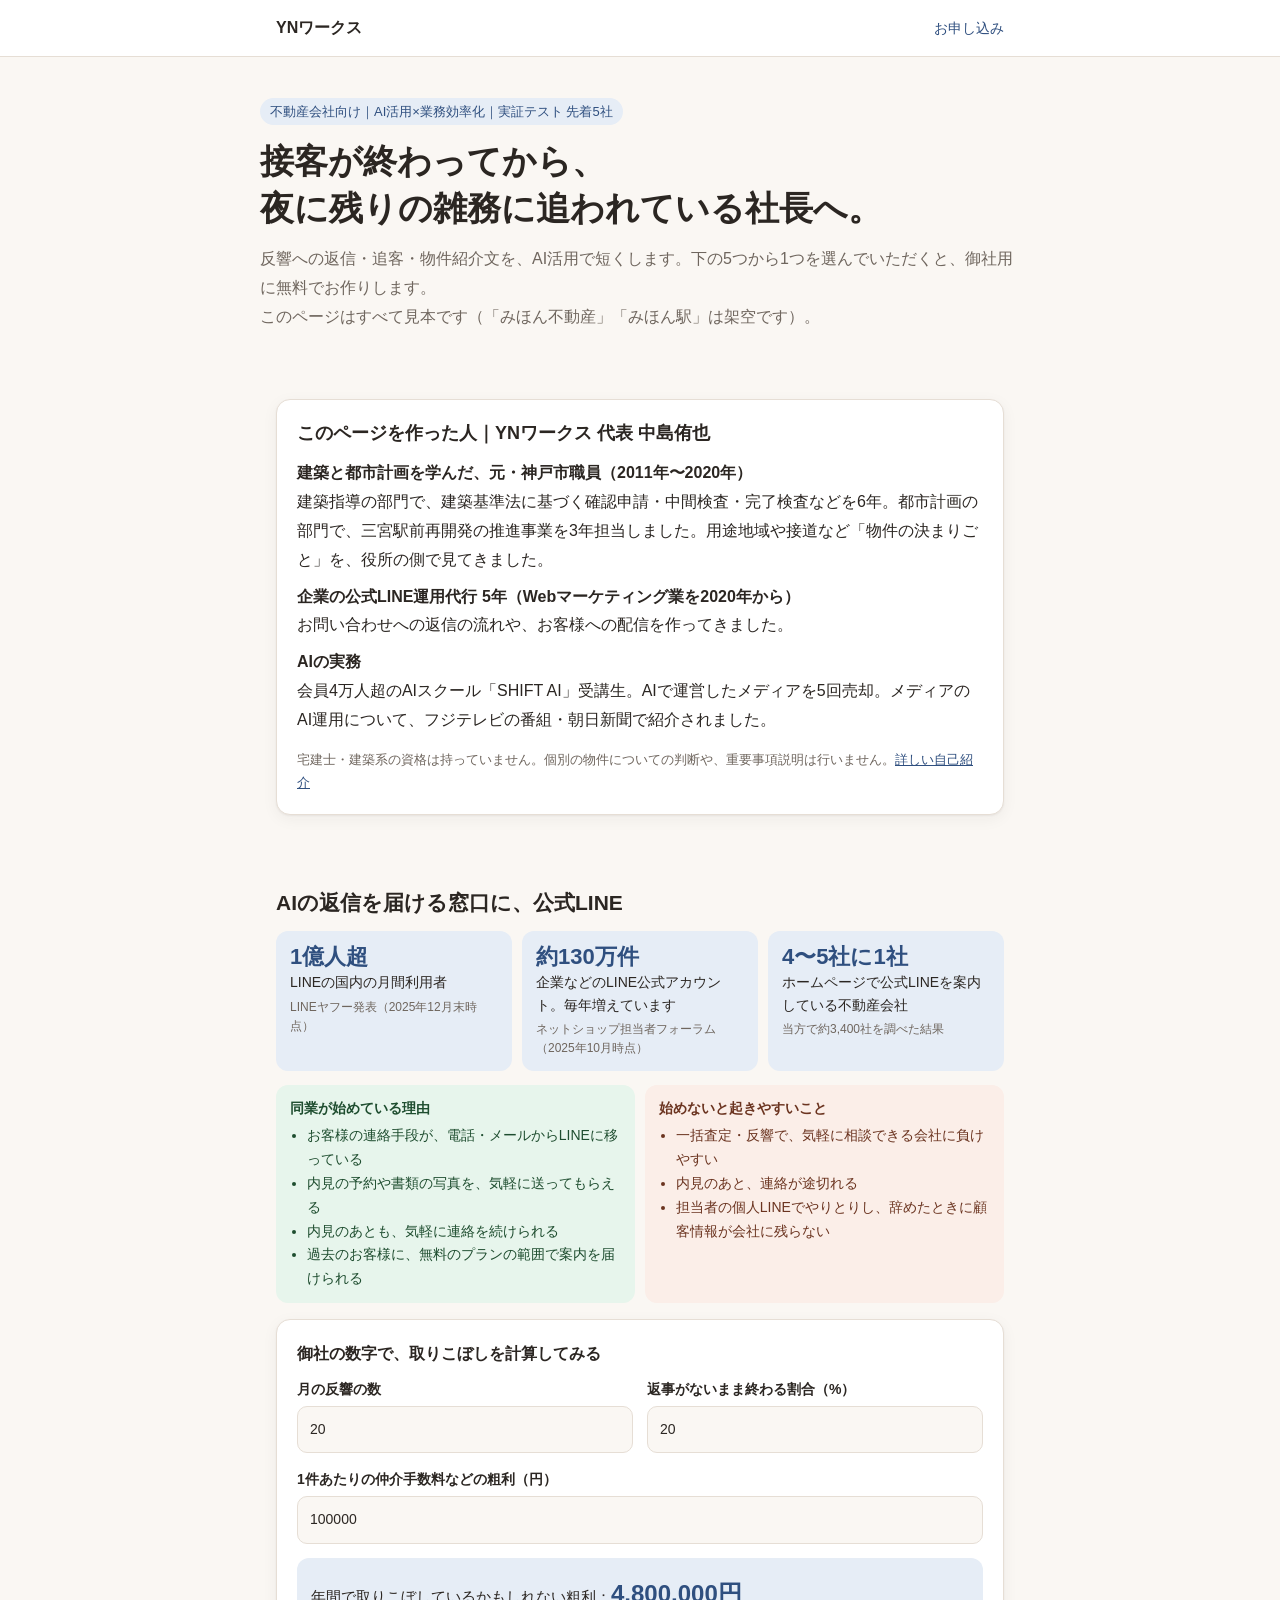
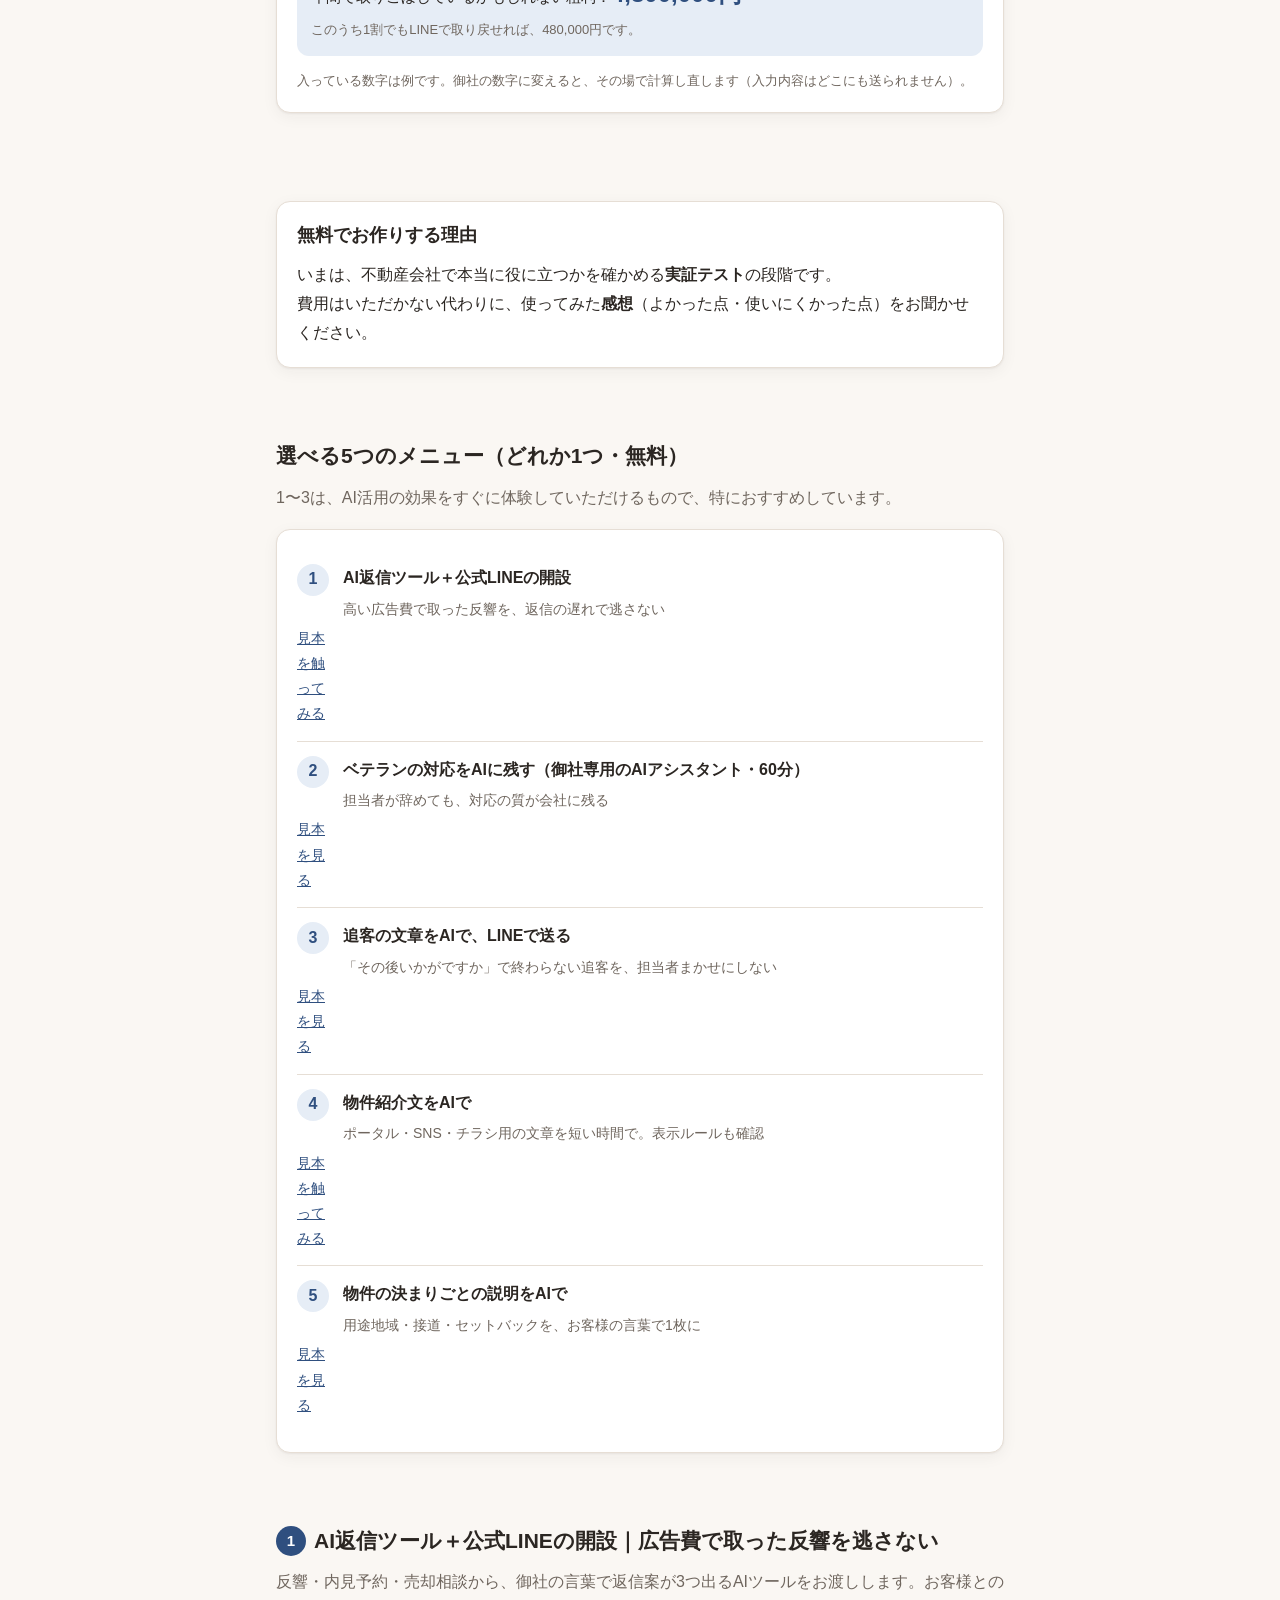
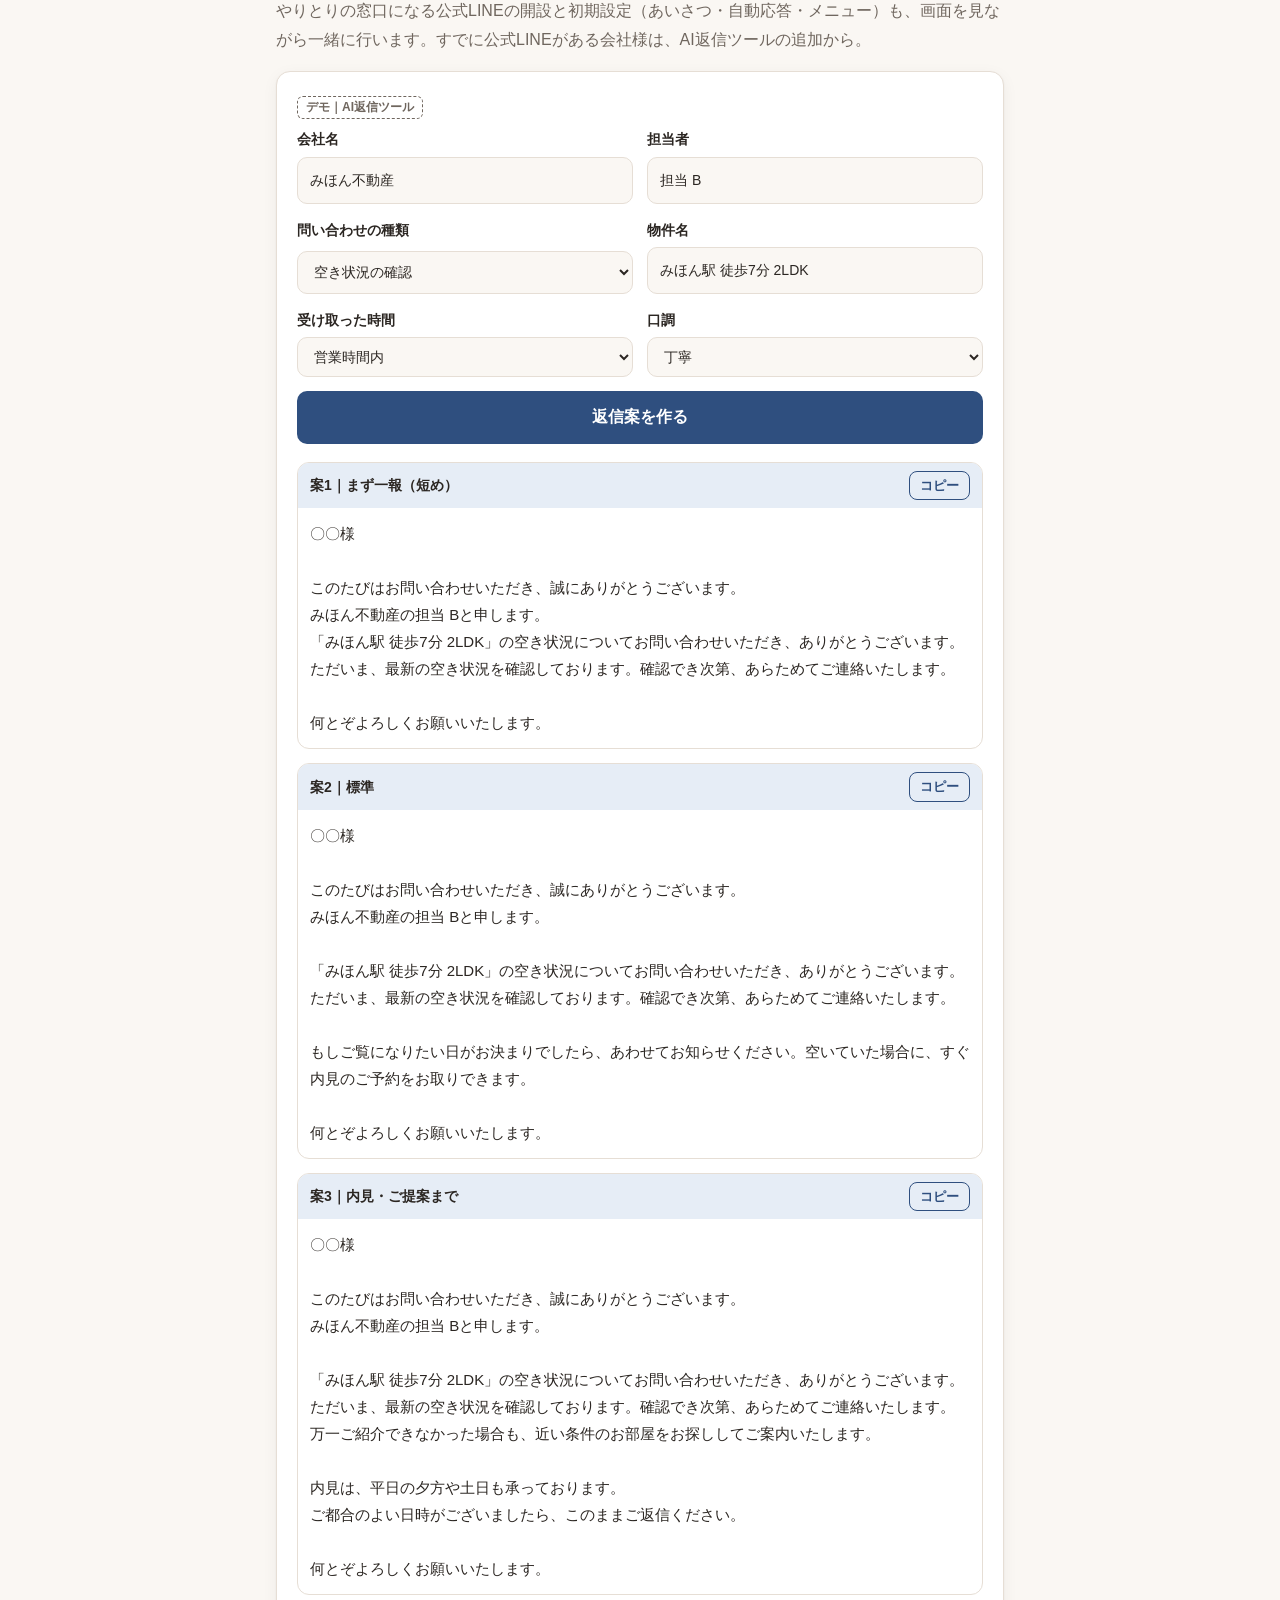
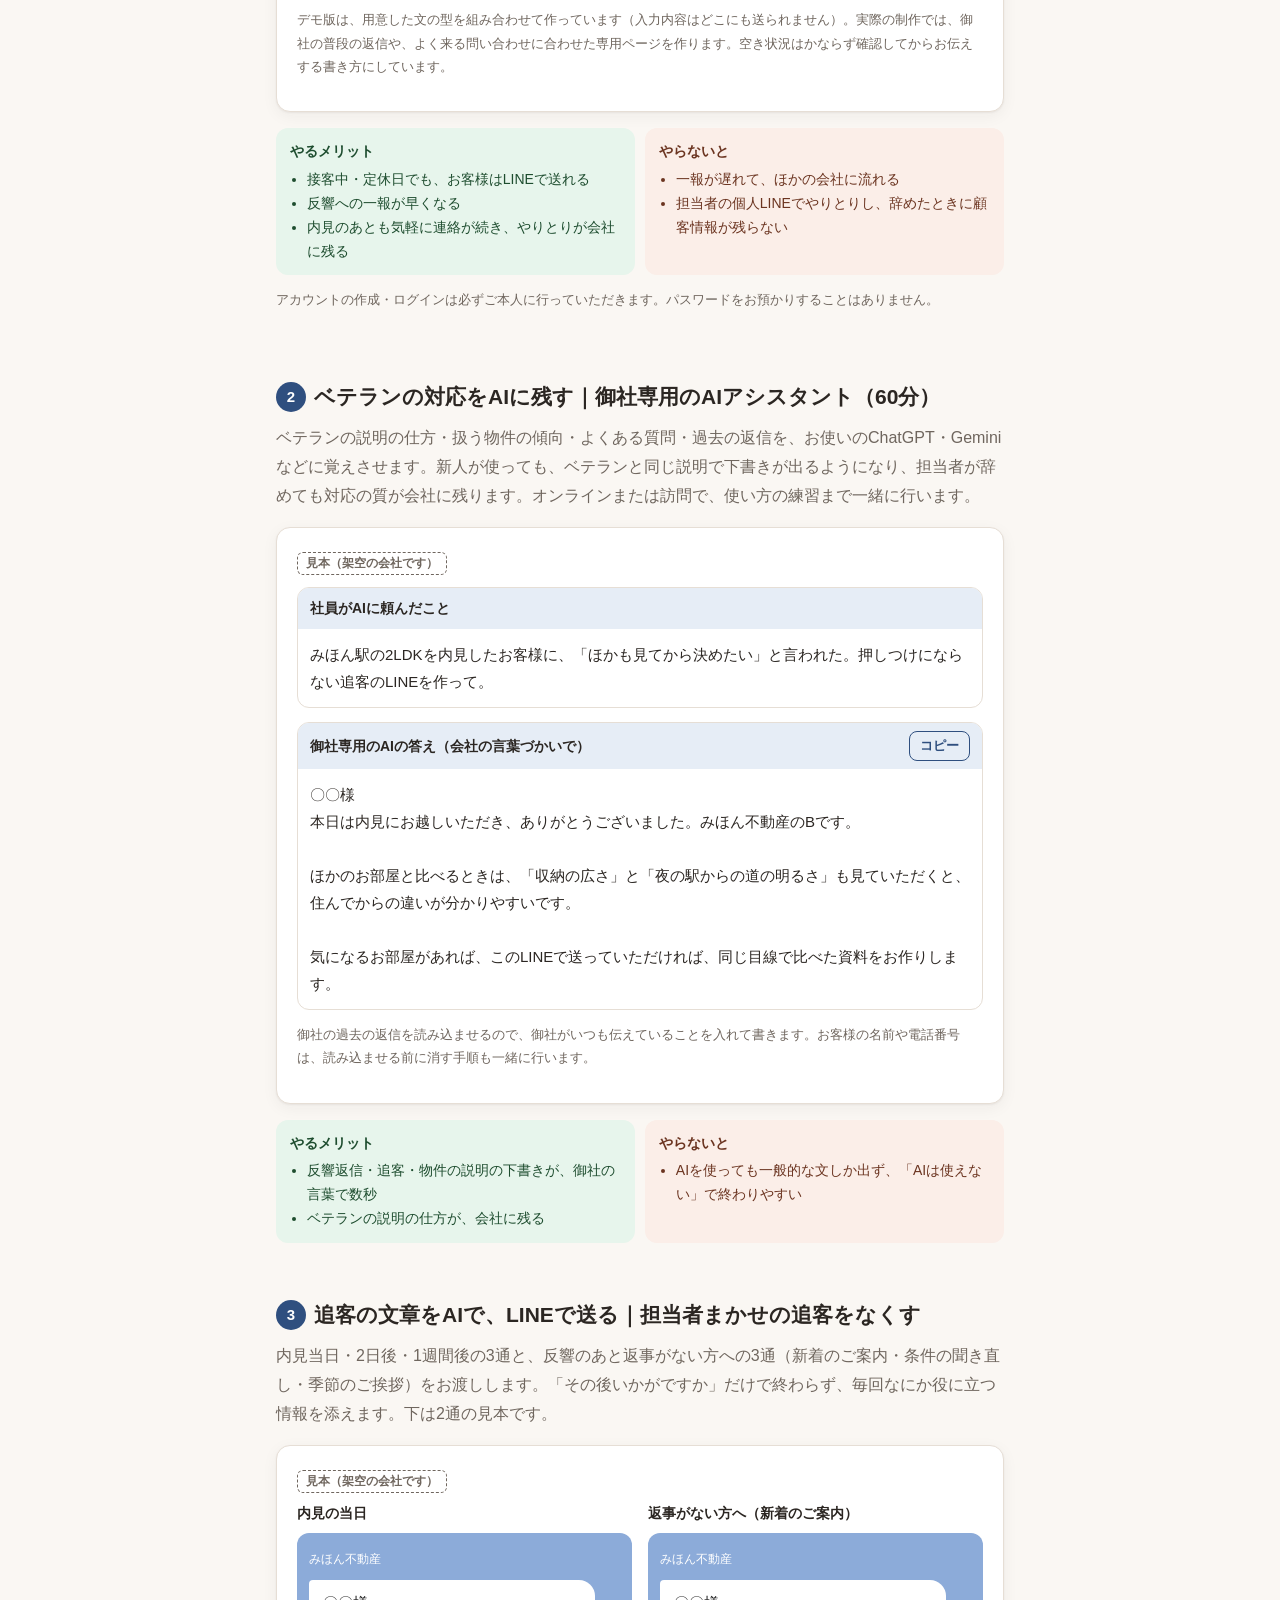
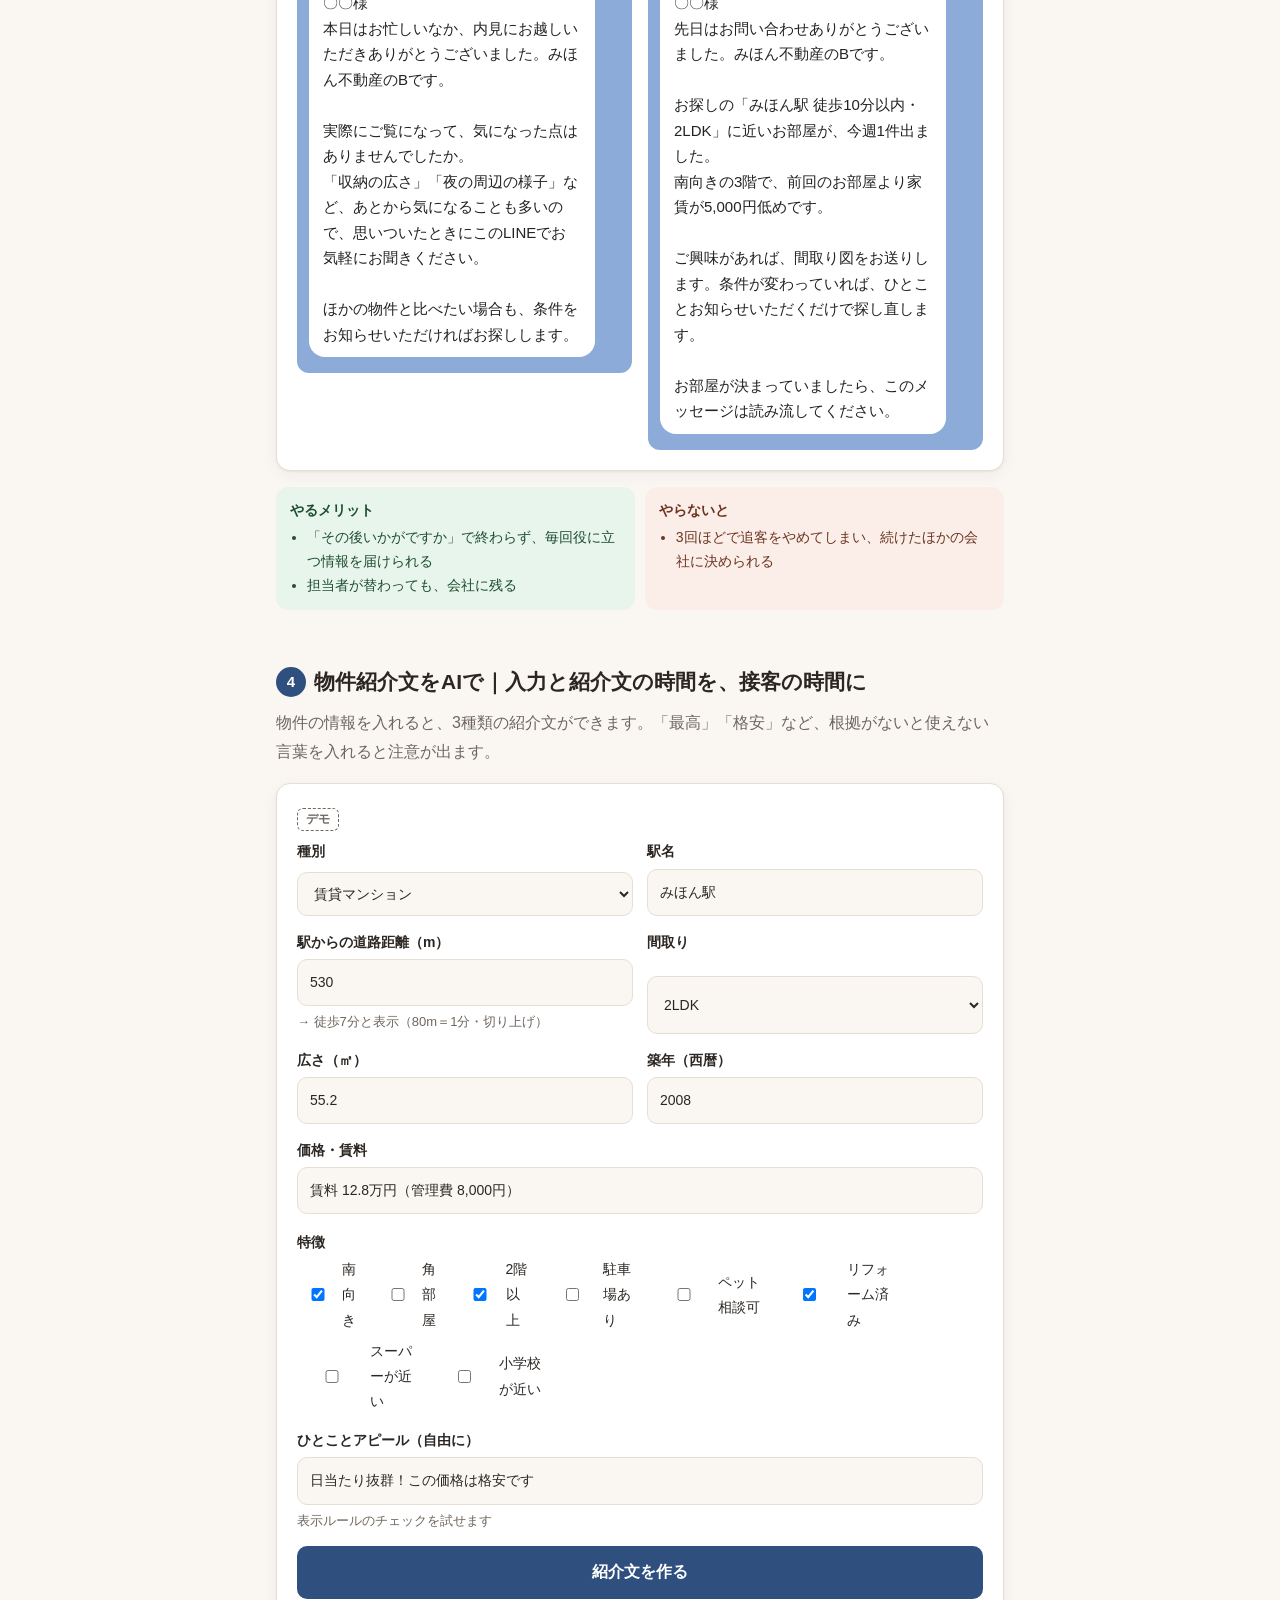
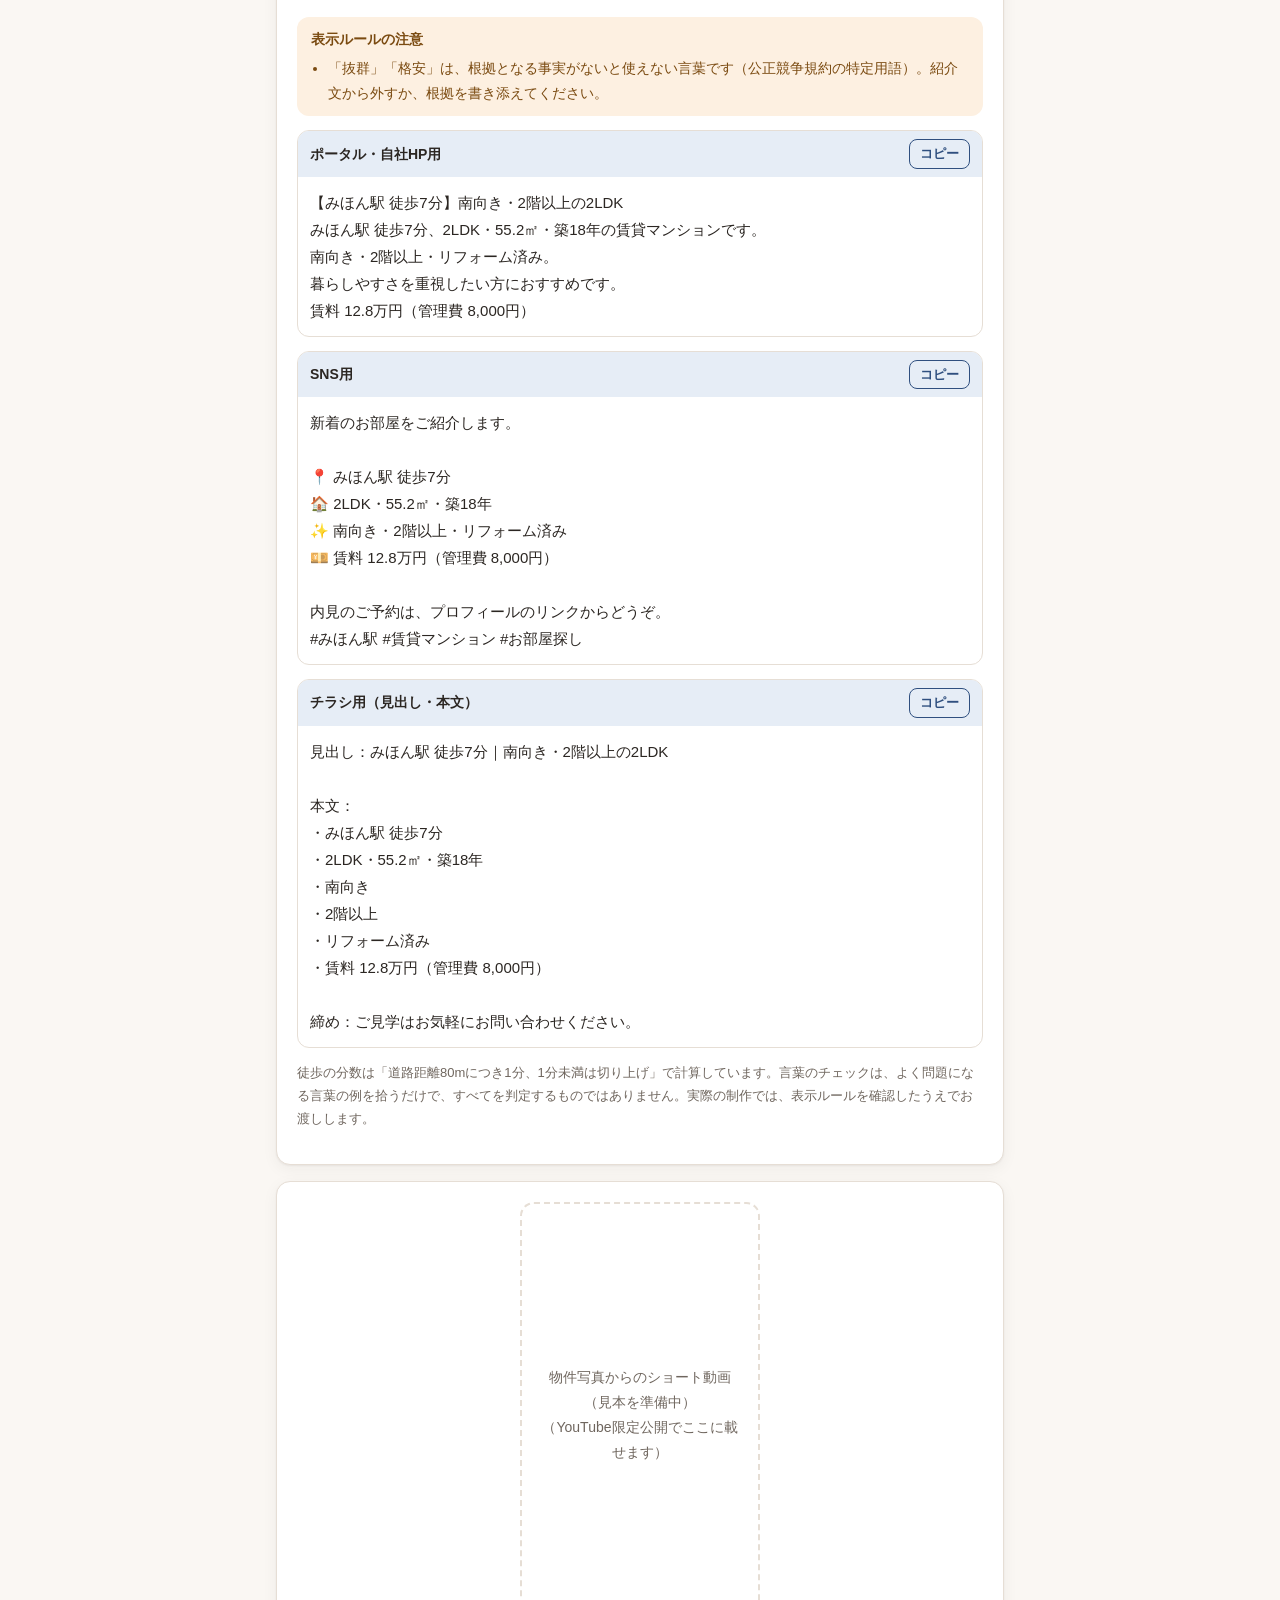
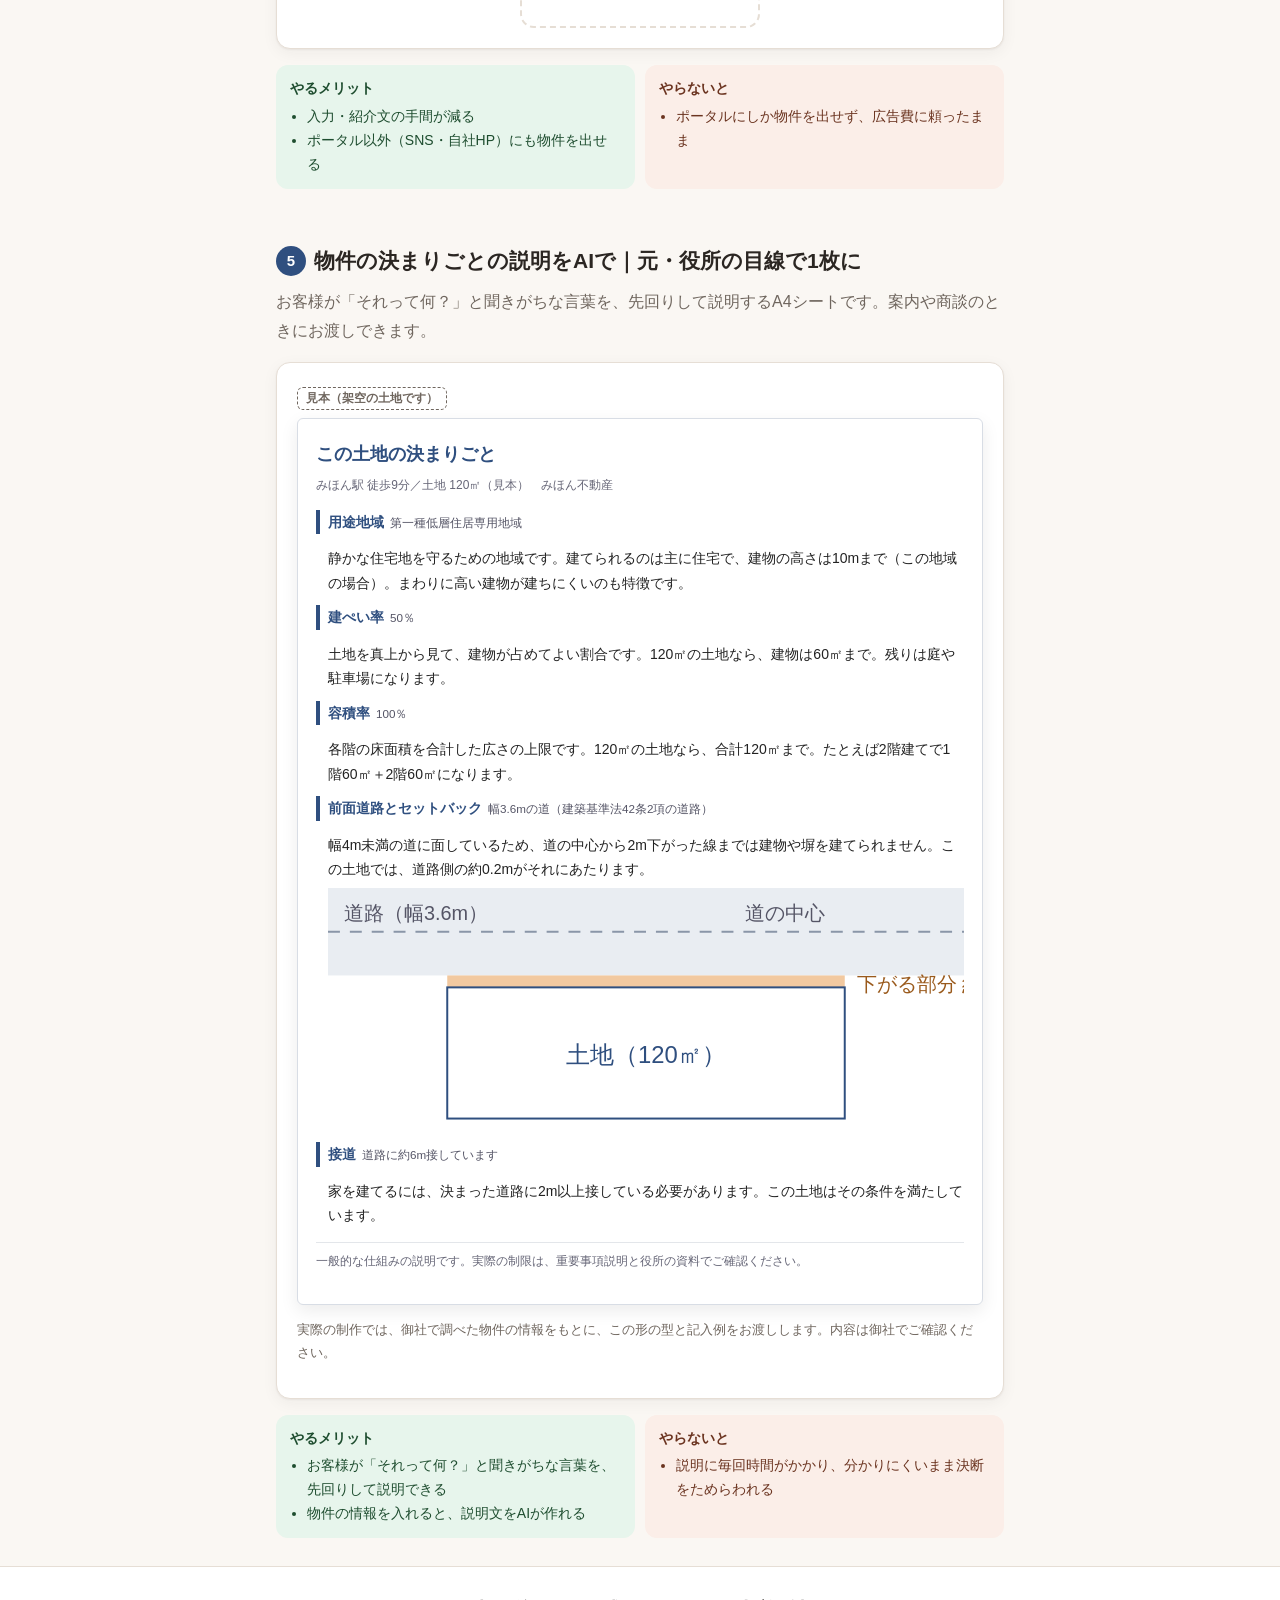
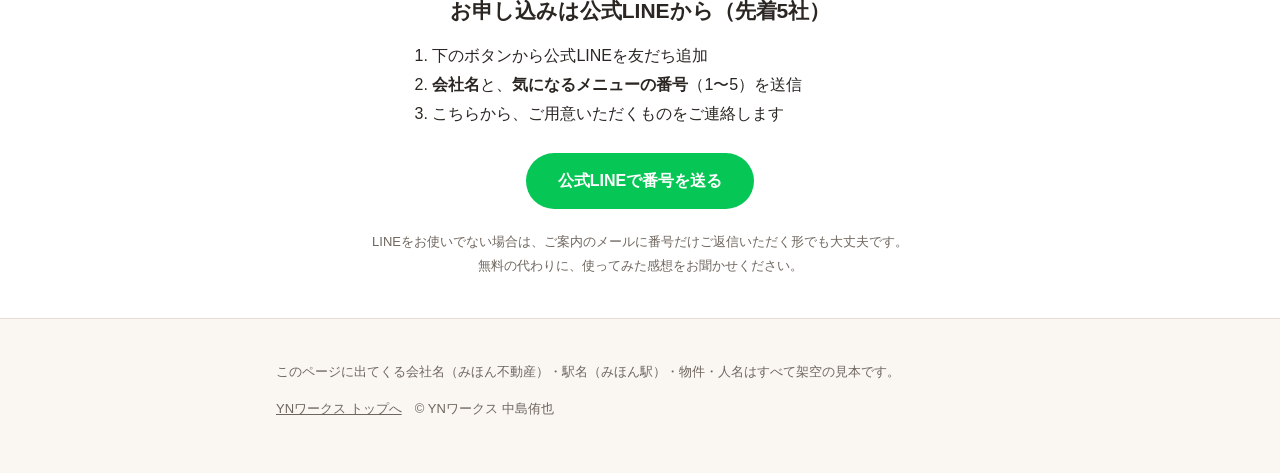
==== commit a66b82e1: "Add files via upload" ====
--- a/fudosan.html
+++ b/fudosan.html
@@ -27,12 +27,12 @@
     <div class="card">
       <h2 style="font-size:18px">このページを作った人｜YNワークス 代表 中島侑也</h2>
       <dl class="profile" style="margin:0">
-        <dt>建築と都市計画を学び、神戸市役所で約9年（2011年〜2020年）</dt>
-        <dd>建築指導の部署で、建築基準法に基づく確認申請・中間検査・完了検査などを6年。都市計画の部署で、三宮駅前の再開発の推進事業を3年担当しました。用途地域や接道など「物件の決まりごと」を、役所の側で見てきました。</dd>
-        <dt>2020年から自営でWebマーケティング・公式LINE運用 約5年</dt>
-        <dd>企業の公式LINEの運用を約5年担当。お問い合わせへの返信の流れも作ってきました。</dd>
+        <dt>建築と都市計画を学んだ、元・神戸市職員（2011年〜2020年）</dt>
+        <dd>建築指導の部門で、建築基準法に基づく確認申請・中間検査・完了検査などを6年。都市計画の部門で、三宮駅前再開発の推進事業を3年担当しました。用途地域や接道など「物件の決まりごと」を、役所の側で見てきました。</dd>
+        <dt>企業の公式LINE運用代行 5年（Webマーケティング業を2020年から）</dt>
+        <dd>お問い合わせへの返信の流れや、お客様への配信を作ってきました。</dd>
         <dt>AIの実務</dt>
-        <dd>AIを活用したSNS運用の取り組みが、テレビ番組で紹介されました。AI大学「SHIFT AI」で1年間学び、AIで投稿を自動化したYouTubeチャンネルを運営して、企業に売却しました。</dd>
+        <dd>会員4万人超のAIスクール「SHIFT AI」受講生。AIで運営したメディアを5回売却。メディアのAI運用について、フジテレビの番組・朝日新聞で紹介されました。</dd>
       </dl>
       <p class="note" style="margin-bottom:0">宅建士・建築系の資格は持っていません。個別の物件についての判断や、重要事項説明は行いません。<a href="ynworks.html#about">詳しい自己紹介</a></p>
     </div>
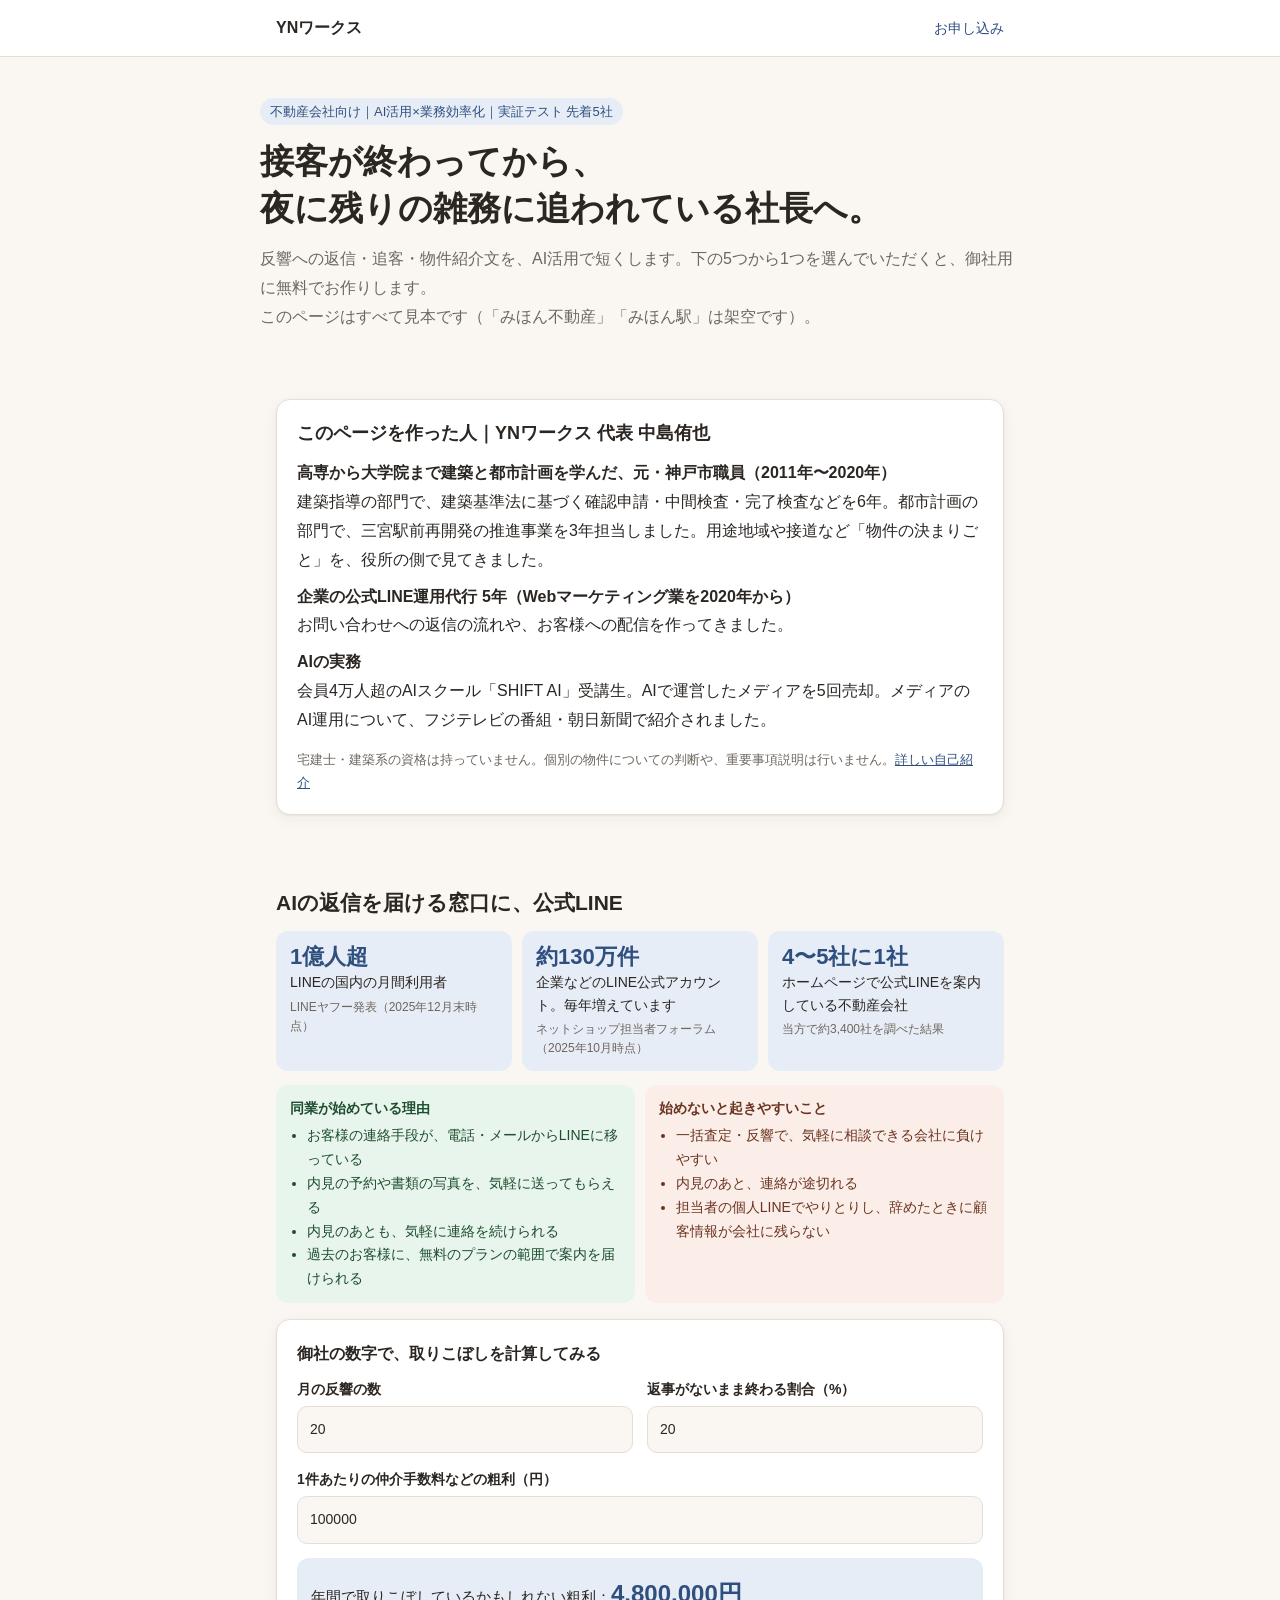
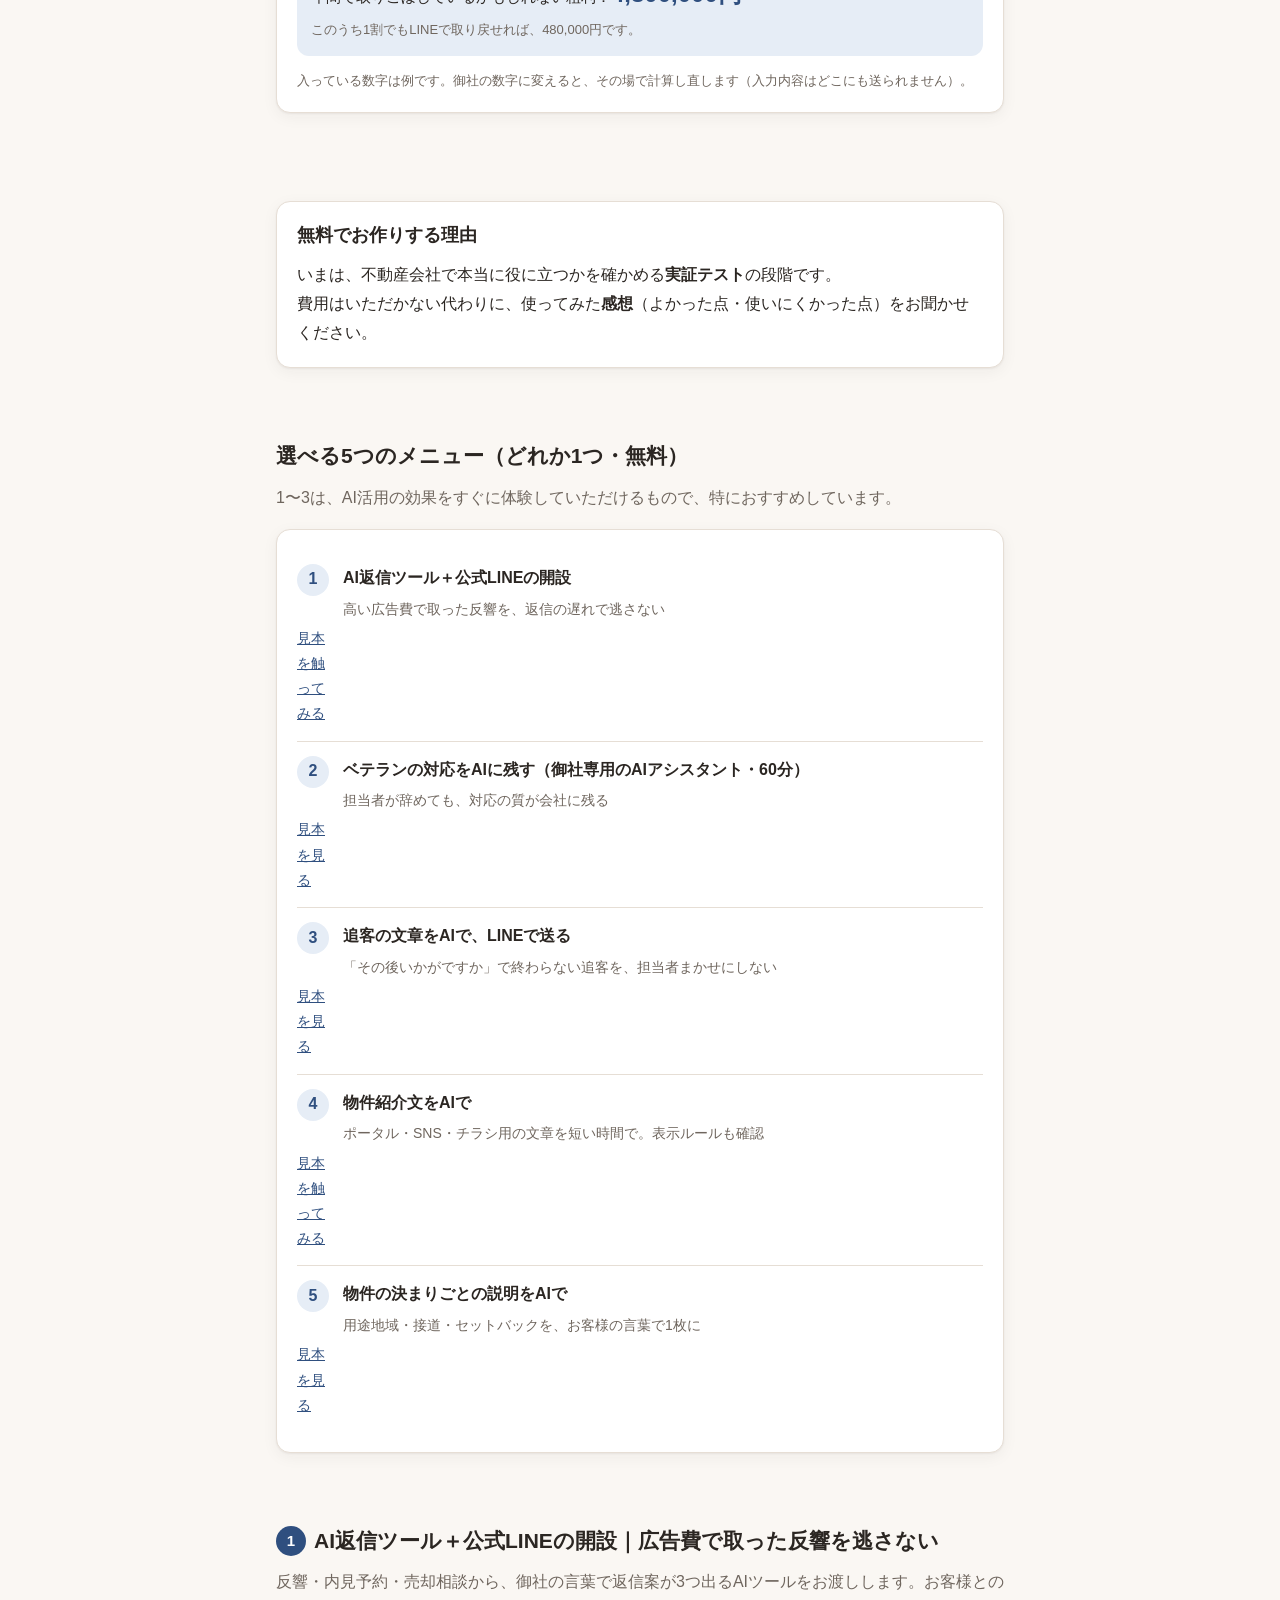
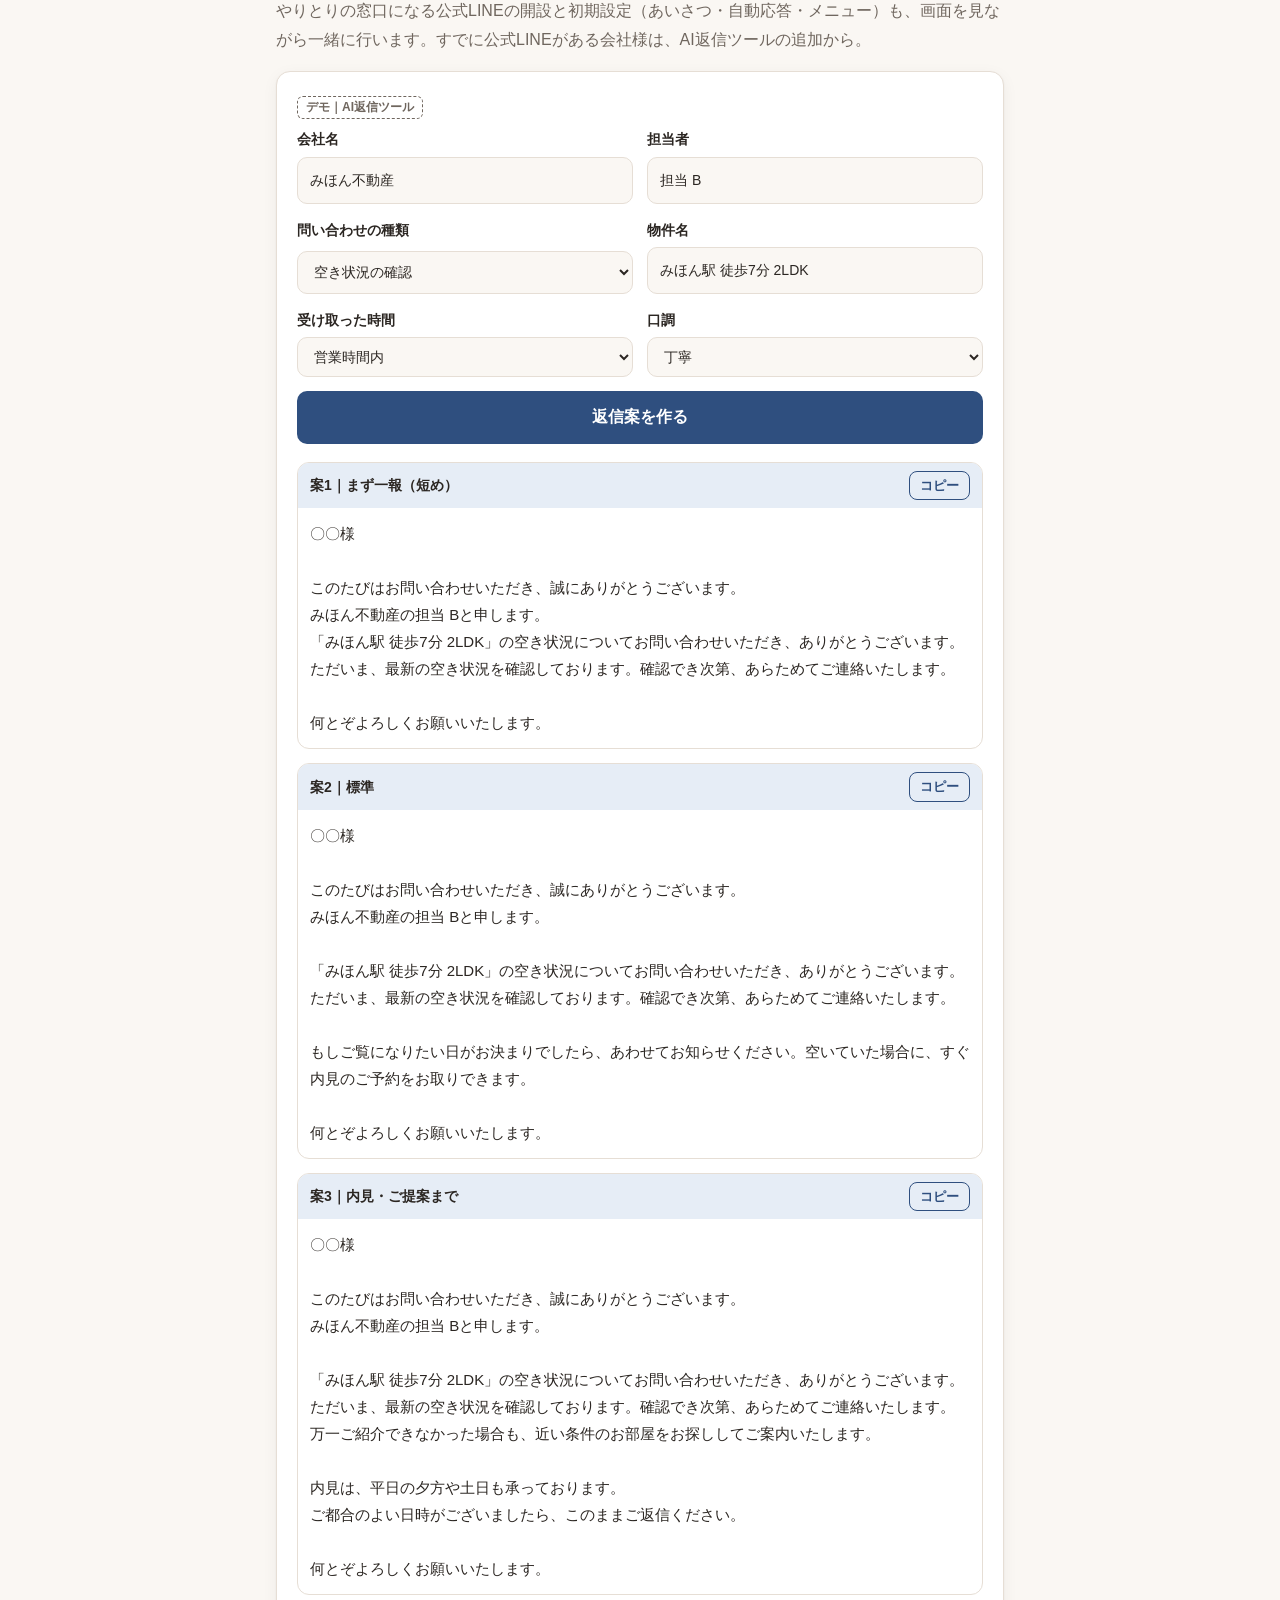
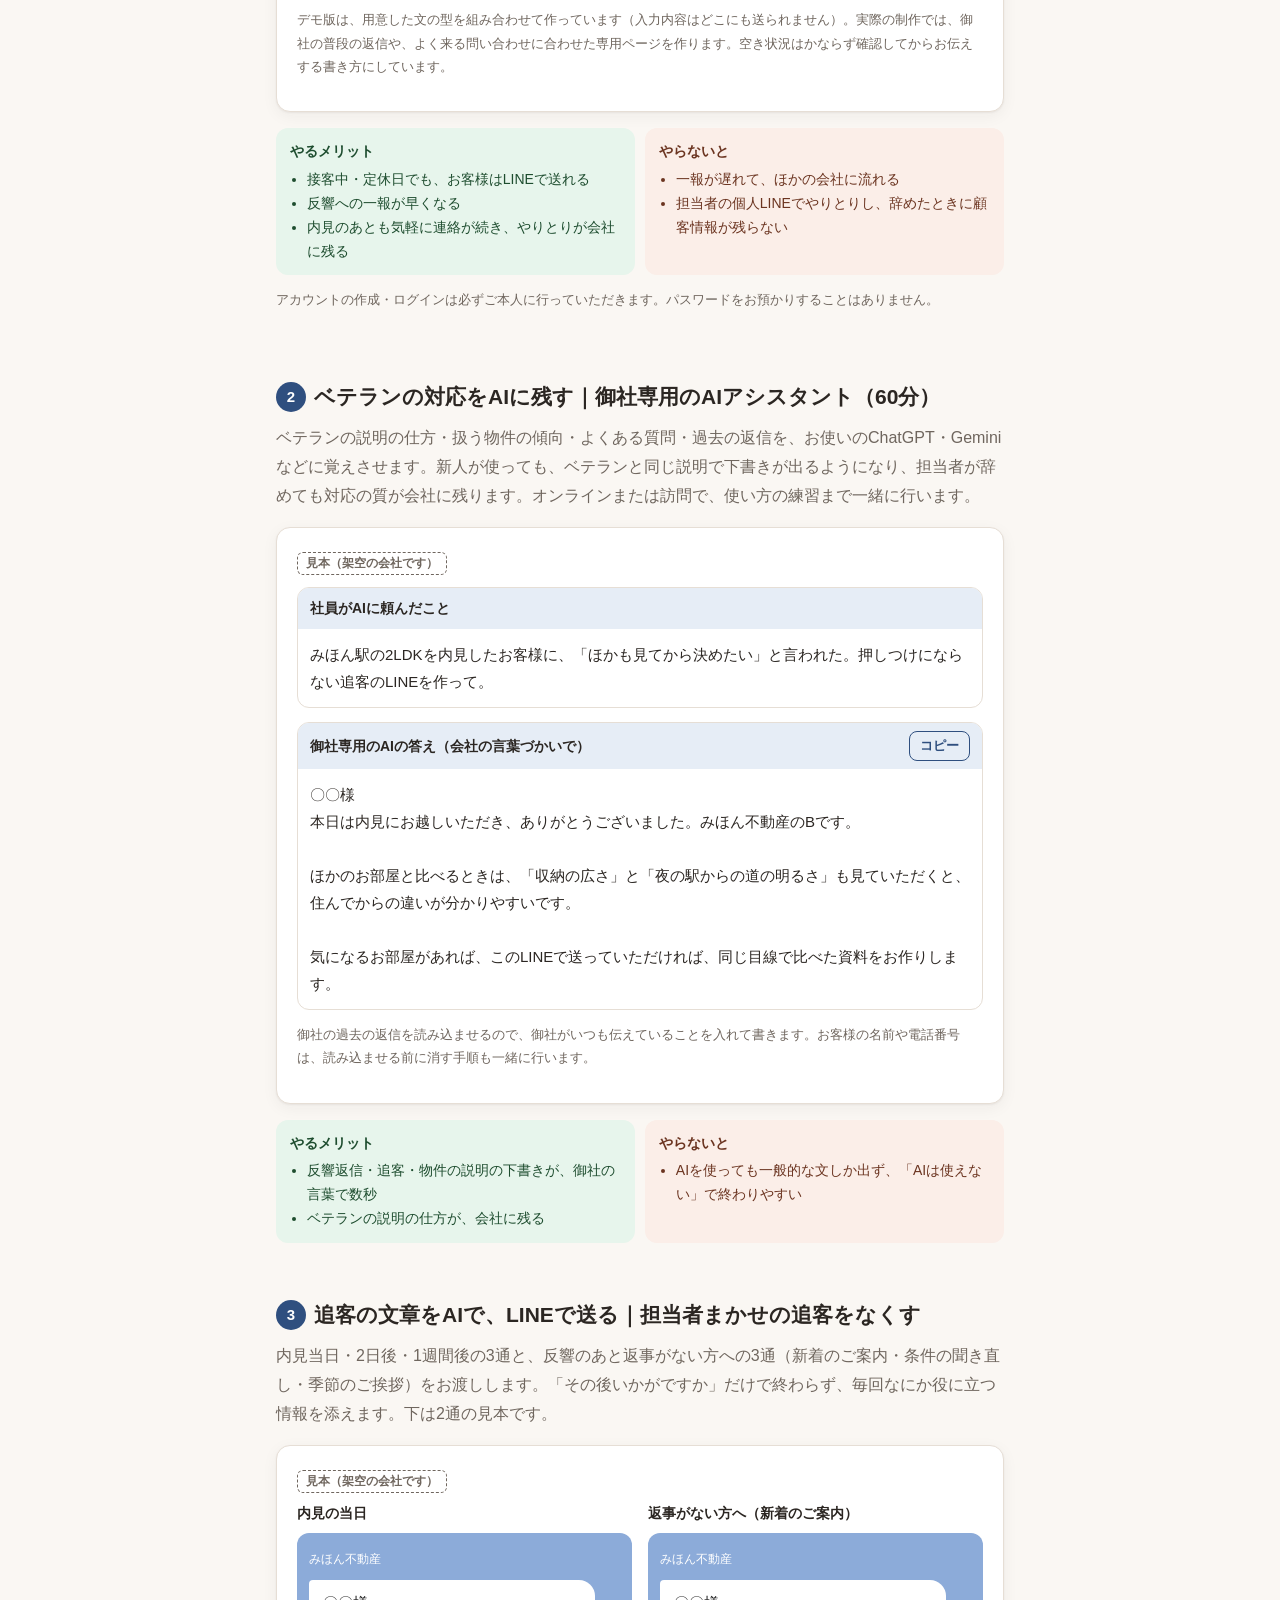
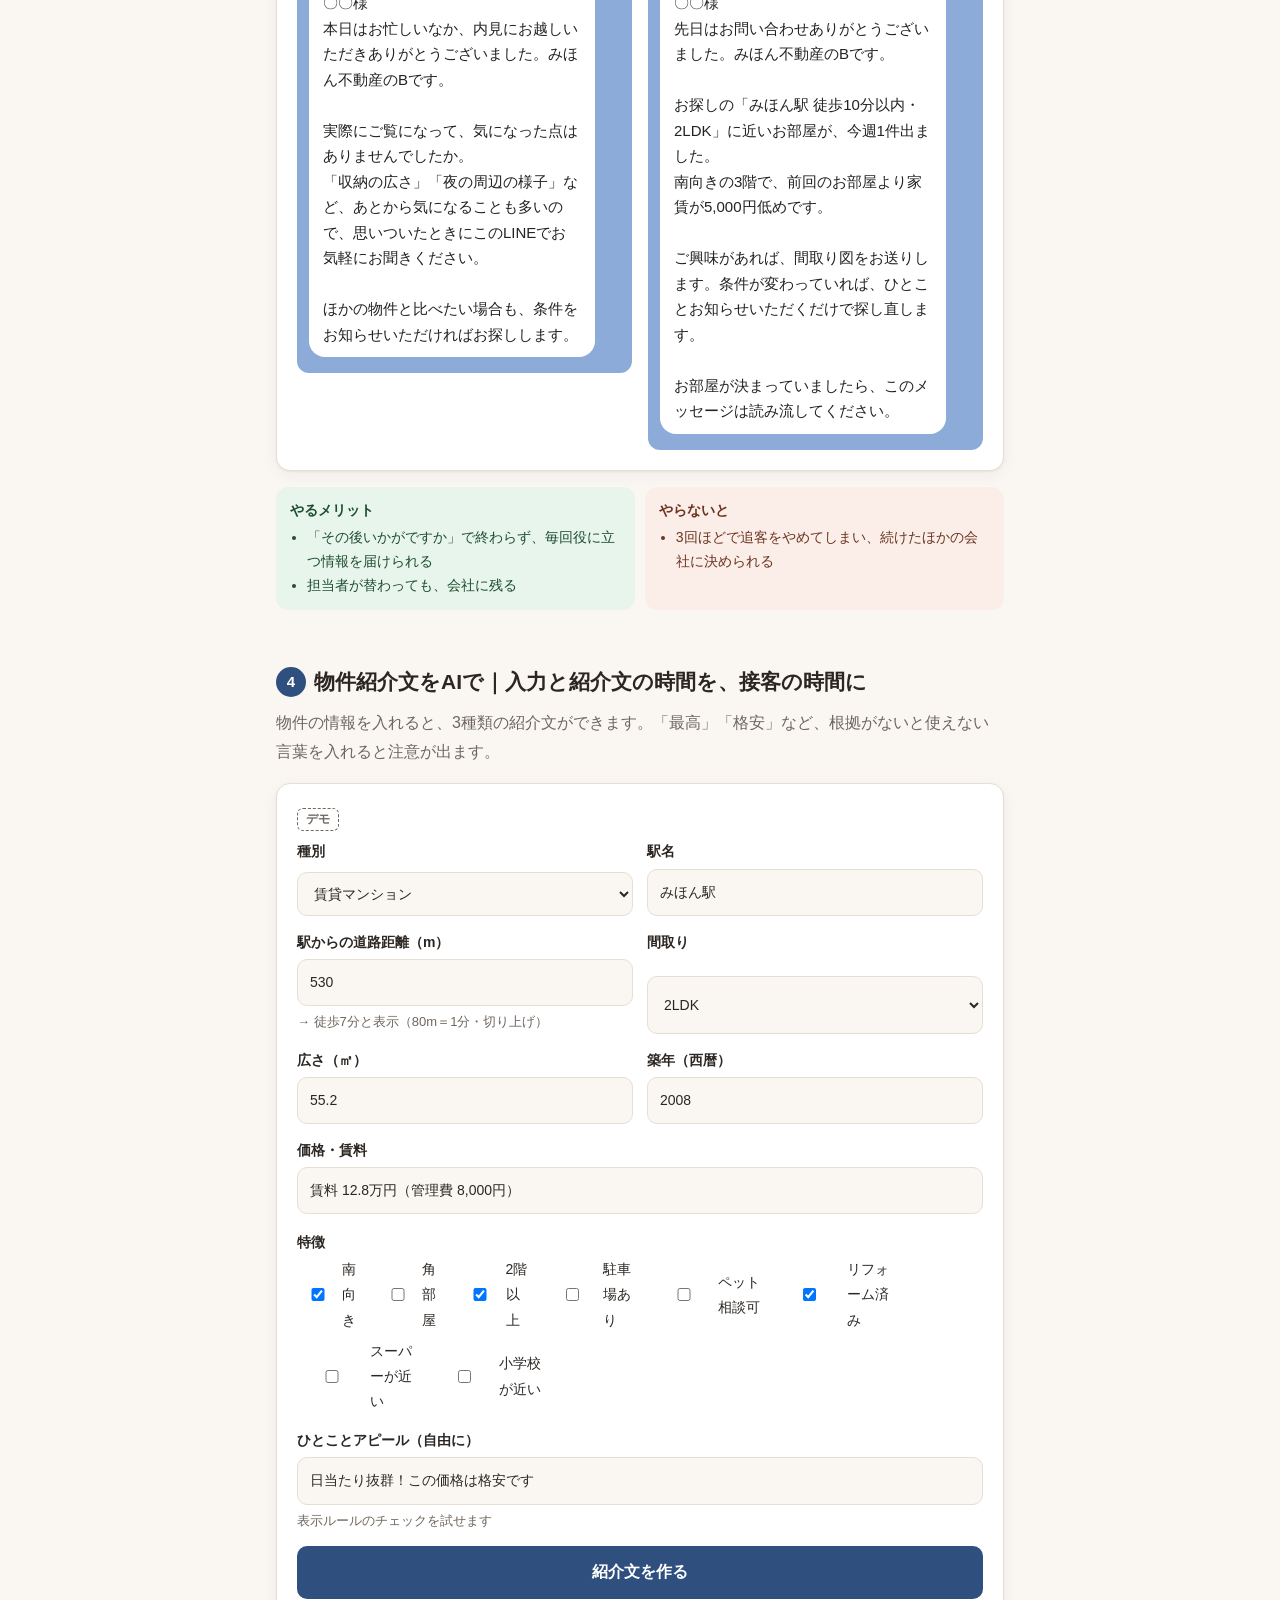
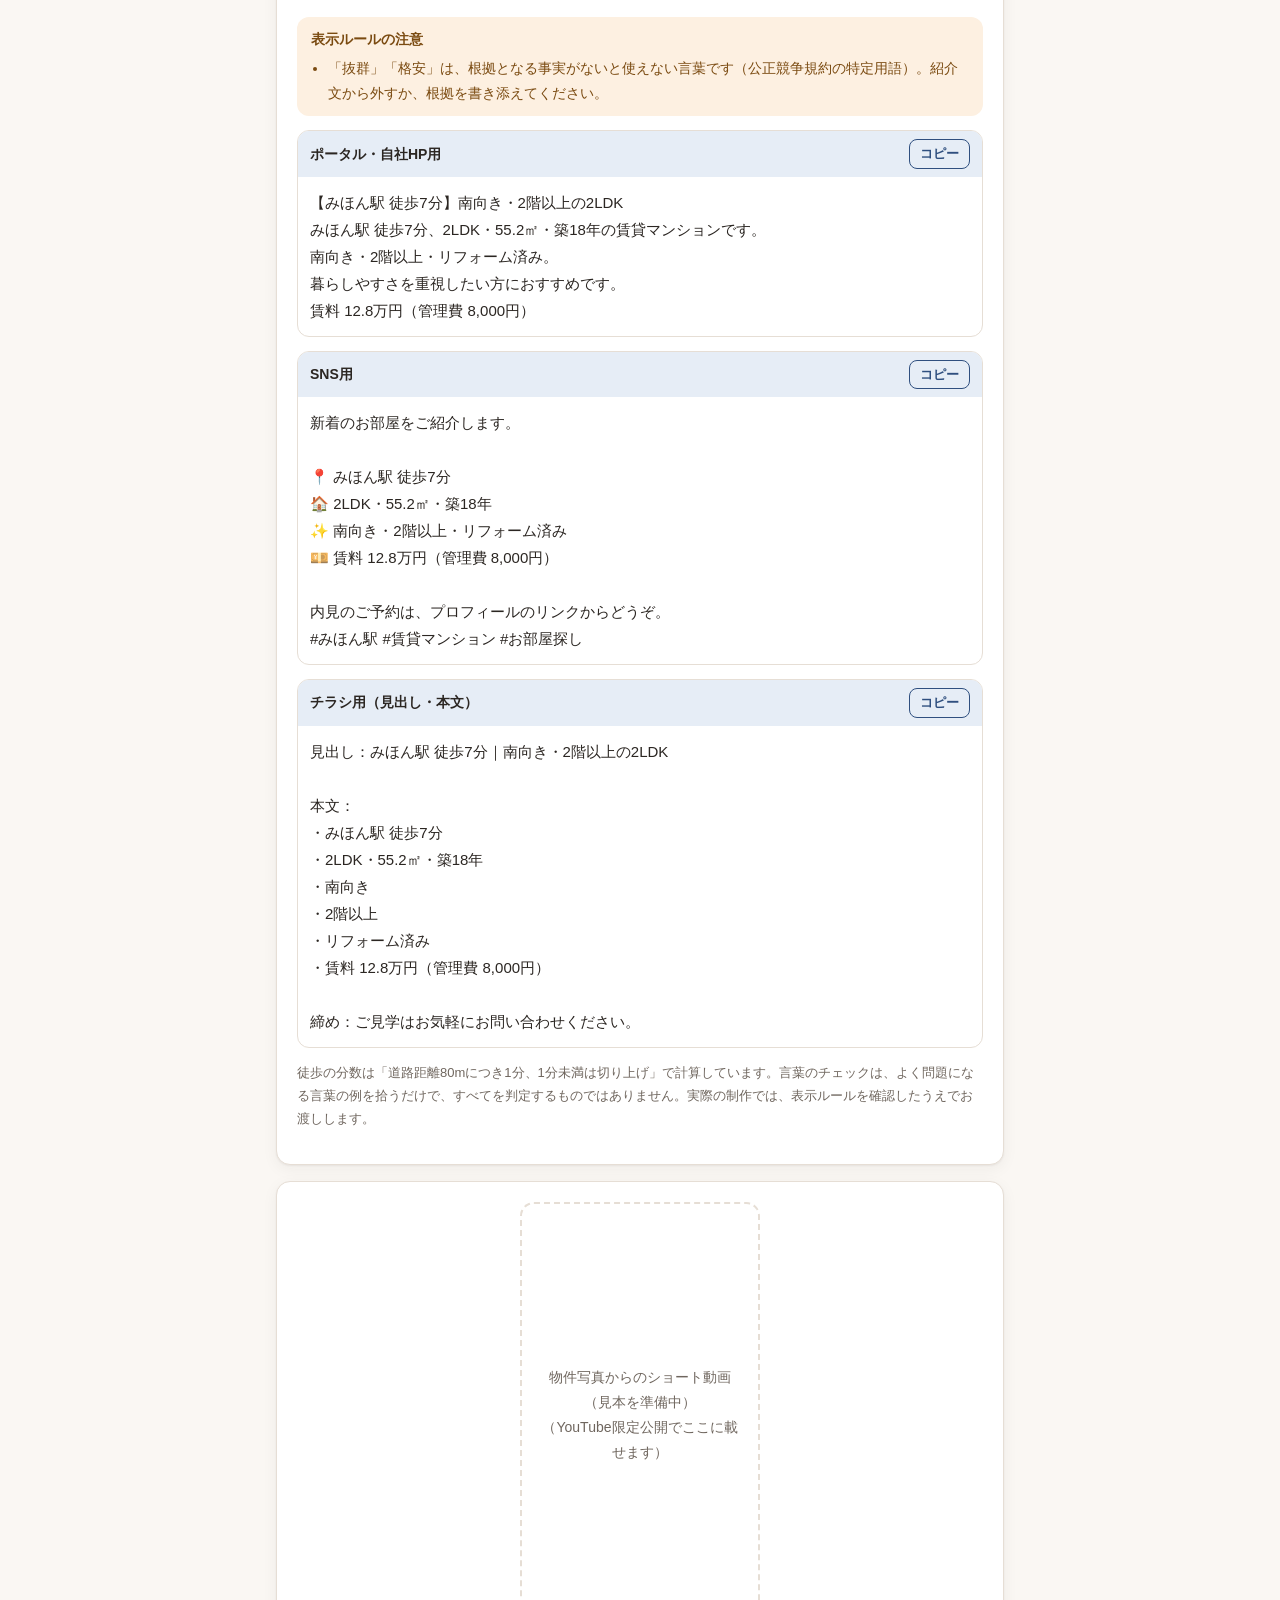
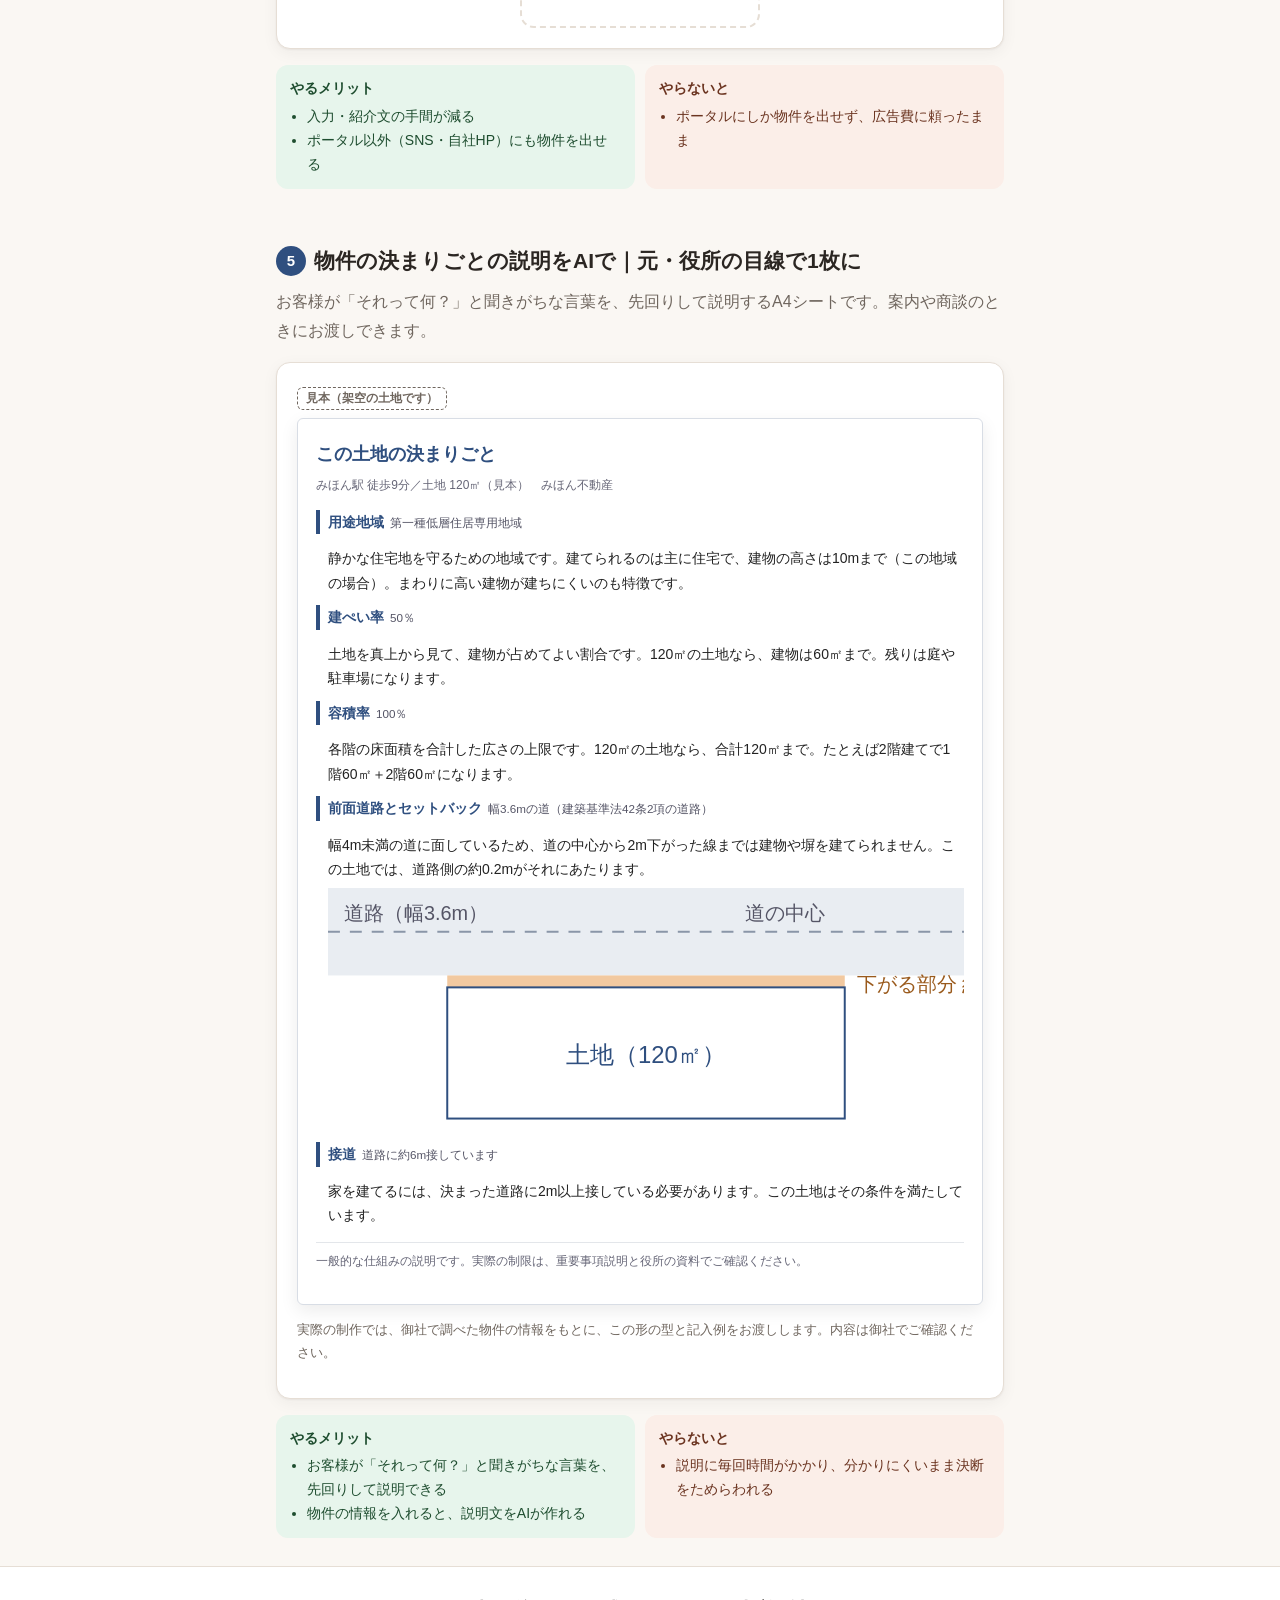
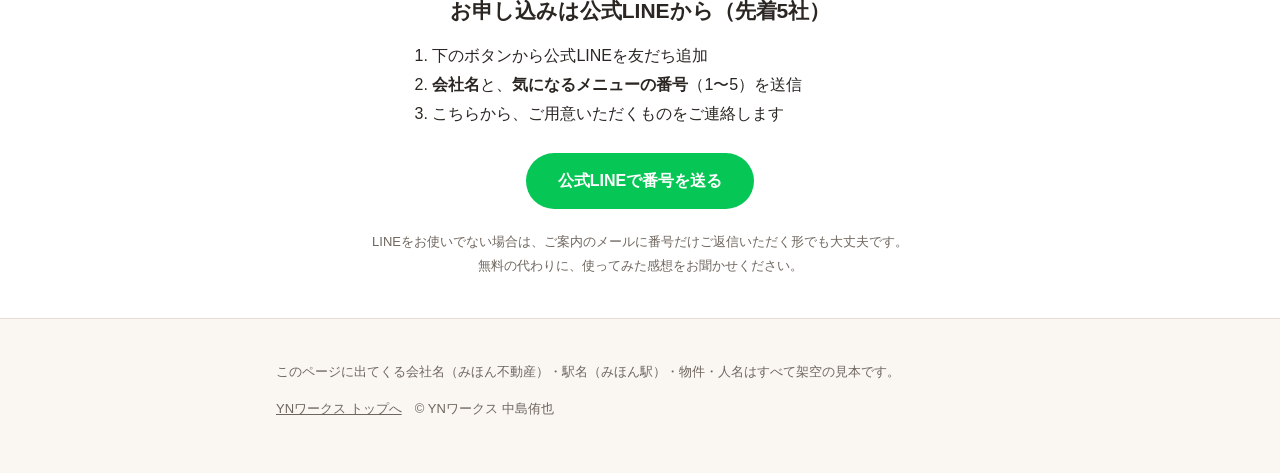
==== commit b1a1c2e6: "Add files via upload" ====
--- a/fudosan.html
+++ b/fudosan.html
@@ -1,359 +1,359 @@
-<!doctype html>
-<html lang="ja">
-<head>
-<meta charset="utf-8">
-<meta name="viewport" content="width=device-width, initial-scale=1">
-<title>不動産会社向け見本｜YNワークス</title>
-<meta name="description" content="不動産会社向けに、公式LINEとAIで反響対応・追客・売主様への説明の手間を減らす実証テストの見本。返信ツールのデモを触れます。">
-<link rel="stylesheet" href="style.css">
-</head>
-<body class="theme-fudosan">
-
-<header class="site">
-  <div class="wrap">
-    <a class="name" href="ynworks.html">YNワークス</a>
-    <nav><a href="#contact">お申し込み</a></nav>
-  </div>
-</header>
-
-<div class="wrap hero">
-  <span class="eyebrow">不動産会社向け｜AI活用×業務効率化｜実証テスト 先着5社</span>
-  <h1>接客が終わってから、<br>夜に残りの雑務に追われている社長へ。</h1>
-  <p>反響への返信・追客・物件紹介文を、AI活用で短くします。下の5つから1つを選んでいただくと、御社用に無料でお作りします。<br>このページはすべて見本です（「みほん不動産」「みほん駅」は架空です）。</p>
-</div>
-
-<section>
-  <div class="wrap">
-    <div class="card">
-      <h2 style="font-size:18px">このページを作った人｜YNワークス 代表 中島侑也</h2>
-      <dl class="profile" style="margin:0">
-        <dt>建築と都市計画を学んだ、元・神戸市職員（2011年〜2020年）</dt>
-        <dd>建築指導の部門で、建築基準法に基づく確認申請・中間検査・完了検査などを6年。都市計画の部門で、三宮駅前再開発の推進事業を3年担当しました。用途地域や接道など「物件の決まりごと」を、役所の側で見てきました。</dd>
-        <dt>企業の公式LINE運用代行 5年（Webマーケティング業を2020年から）</dt>
-        <dd>お問い合わせへの返信の流れや、お客様への配信を作ってきました。</dd>
-        <dt>AIの実務</dt>
-        <dd>会員4万人超のAIスクール「SHIFT AI」受講生。AIで運営したメディアを5回売却。メディアのAI運用について、フジテレビの番組・朝日新聞で紹介されました。</dd>
-      </dl>
-      <p class="note" style="margin-bottom:0">宅建士・建築系の資格は持っていません。個別の物件についての判断や、重要事項説明は行いません。<a href="ynworks.html#about">詳しい自己紹介</a></p>
-    </div>
-  </div>
-</section>
-
-<section id="line">
-  <div class="wrap">
-    <h2>AIの返信を届ける窓口に、公式LINE</h2>
-    <ul class="facts">
-      <li><strong>1億人超</strong>LINEの国内の月間利用者<small>LINEヤフー発表（2025年12月末時点）</small></li>
-      <li><strong>約130万件</strong>企業などのLINE公式アカウント。毎年増えています<small>ネットショップ担当者フォーラム（2025年10月時点）</small></li>
-      <li><strong>4〜5社に1社</strong>ホームページで公式LINEを案内している不動産会社<small>当方で約3,400社を調べた結果</small></li>
-    </ul>
-    <div class="merit">
-      <div class="plus"><b>同業が始めている理由</b><ul>
-        <li>お客様の連絡手段が、電話・メールからLINEに移っている</li>
-        <li>内見の予約や書類の写真を、気軽に送ってもらえる</li>
-        <li>内見のあとも、気軽に連絡を続けられる</li>
-        <li>過去のお客様に、無料のプランの範囲で案内を届けられる</li></ul></div>
-      <div class="minus"><b>始めないと起きやすいこと</b><ul>
-        <li>一括査定・反響で、気軽に相談できる会社に負けやすい</li>
-        <li>内見のあと、連絡が途切れる</li>
-        <li>担当者の個人LINEでやりとりし、辞めたときに顧客情報が会社に残らない</li></ul></div>
-    </div>
-    <div class="card">
-      <h3 style="margin:0 0 8px;font-size:16px">御社の数字で、取りこぼしを計算してみる</h3>
-      <form class="form" id="lossForm">
-        <div class="row">
-          <label>月の反響の数<input id="lc-count" type="number" min="0" value="20"></label>
-          <label>返事がないまま終わる割合（%）<input id="lc-rate" type="number" min="0" max="100" value="20"></label>
-        </div>
-        <label>1件あたりの仲介手数料などの粗利（円）<input id="lc-profit" type="number" min="0" step="10000" value="100000"></label>
-      </form>
-      <div class="calc-result" id="lossOut"></div>
-      <p class="note" style="margin-bottom:0">入っている数字は例です。御社の数字に変えると、その場で計算し直します（入力内容はどこにも送られません）。</p>
-    </div>
-  </div>
-</section>
-
-<section>
-  <div class="wrap">
-    <div class="card">
-      <h2 style="font-size:18px">無料でお作りする理由</h2>
-      <p style="margin:0">いまは、不動産会社で本当に役に立つかを確かめる<b>実証テスト</b>の段階です。<br>
-      費用はいただかない代わりに、使ってみた<b>感想</b>（よかった点・使いにくかった点）をお聞かせください。</p>
-    </div>
-  </div>
-</section>
-
-<section id="menu">
-  <div class="wrap">
-    <h2>選べる5つのメニュー（どれか1つ・無料）</h2>
-    <p class="lead">1〜3は、AI活用の効果をすぐに体験していただけるもので、特におすすめしています。</p>
-    <div class="card">
-      <ol class="menu-list">
-        <li><b>AI返信ツール＋公式LINEの開設</b><span>高い広告費で取った反響を、返信の遅れで逃さない</span><a href="#s1">見本を触ってみる</a></li>
-        <li><b>ベテランの対応をAIに残す（御社専用のAIアシスタント・60分）</b><span>担当者が辞めても、対応の質が会社に残る</span><a href="#s2">見本を見る</a></li>
-        <li><b>追客の文章をAIで、LINEで送る</b><span>「その後いかがですか」で終わらない追客を、担当者まかせにしない</span><a href="#s3">見本を見る</a></li>
-        <li><b>物件紹介文をAIで</b><span>ポータル・SNS・チラシ用の文章を短い時間で。表示ルールも確認</span><a href="#s4">見本を触ってみる</a></li>
-        <li><b>物件の決まりごとの説明をAIで</b><span>用途地域・接道・セットバックを、お客様の言葉で1枚に</span><a href="#s5">見本を見る</a></li>
-      </ol>
-    </div>
-  </div>
-</section>
-
-<!-- 1. 反響への返信 -->
-<section id="s1">
-  <div class="wrap">
-    <h2><span class="num">1</span>AI返信ツール＋公式LINEの開設｜広告費で取った反響を逃さない</h2>
-    <p class="lead">反響・内見予約・売却相談から、御社の言葉で返信案が3つ出るAIツールをお渡しします。お客様とのやりとりの窓口になる公式LINEの開設と初期設定（あいさつ・自動応答・メニュー）も、画面を見ながら一緒に行います。すでに公式LINEがある会社様は、AI返信ツールの追加から。</p>
-    <div class="card">
-      <span class="sample-badge">デモ｜AI返信ツール</span>
-      <form class="form" id="replyForm">
-        <div class="row">
-          <label>会社名<input id="rp-company" value="みほん不動産"></label>
-          <label>担当者<input id="rp-staff" value="担当 B"></label>
-        </div>
-        <div class="row">
-          <label>問い合わせの種類
-            <select id="rp-type">
-              <option value="vacancy">空き状況の確認</option>
-              <option value="viewing">内見の希望</option>
-              <option value="consult">条件の相談（ほかの物件も知りたい）</option>
-              <option value="document">資料の請求</option>
-              <option value="sell">売却の査定依頼</option>
-            </select>
-          </label>
-          <label>物件名<input id="rp-property" value="みほん駅 徒歩7分 2LDK"></label>
-        </div>
-        <div class="row">
-          <label>受け取った時間
-            <select id="rp-time">
-              <option value="open">営業時間内</option>
-              <option value="closed">営業時間外・定休日</option>
-            </select>
-          </label>
-          <label>口調
-            <select id="rp-tone">
-              <option value="polite">丁寧</option>
-              <option value="soft">やわらかめ</option>
-            </select>
-          </label>
-        </div>
-        <button class="primary" type="submit">返信案を作る</button>
-      </form>
-      <div class="output" id="replyOut"></div>
-      <p class="note">デモ版は、用意した文の型を組み合わせて作っています（入力内容はどこにも送られません）。実際の制作では、御社の普段の返信や、よく来る問い合わせに合わせた専用ページを作ります。空き状況はかならず確認してからお伝えする書き方にしています。</p>
-    </div>
-    <div class="merit">
-      <div class="plus"><b>やるメリット</b><ul><li>接客中・定休日でも、お客様はLINEで送れる</li><li>反響への一報が早くなる</li><li>内見のあとも気軽に連絡が続き、やりとりが会社に残る</li></ul></div>
-      <div class="minus"><b>やらないと</b><ul><li>一報が遅れて、ほかの会社に流れる</li><li>担当者の個人LINEでやりとりし、辞めたときに顧客情報が残らない</li></ul></div>
-    </div>
-    <p class="note">アカウントの作成・ログインは必ずご本人に行っていただきます。パスワードをお預かりすることはありません。</p>
-  </div>
-</section>
-
-<!-- 2. AIアシスタント -->
-<section id="s2">
-  <div class="wrap">
-    <h2><span class="num">2</span>ベテランの対応をAIに残す｜御社専用のAIアシスタント（60分）</h2>
-    <p class="lead">ベテランの説明の仕方・扱う物件の傾向・よくある質問・過去の返信を、お使いのChatGPT・Geminiなどに覚えさせます。新人が使っても、ベテランと同じ説明で下書きが出るようになり、担当者が辞めても対応の質が会社に残ります。オンラインまたは訪問で、使い方の練習まで一緒に行います。</p>
-    <div class="card">
-      <span class="sample-badge">見本（架空の会社です）</span>
-      <div class="output" style="margin-top:4px">
-        <div class="out-item">
-          <header>社員がAIに頼んだこと</header>
-<pre>みほん駅の2LDKを内見したお客様に、「ほかも見てから決めたい」と言われた。押しつけにならない追客のLINEを作って。</pre>
-        </div>
-        <div class="out-item">
-          <header>御社専用のAIの答え（会社の言葉づかいで）<button class="copy" type="button">コピー</button></header>
-<pre>〇〇様
-本日は内見にお越しいただき、ありがとうございました。みほん不動産のBです。
-
-ほかのお部屋と比べるときは、「収納の広さ」と「夜の駅からの道の明るさ」も見ていただくと、住んでからの違いが分かりやすいです。
-
-気になるお部屋があれば、このLINEで送っていただければ、同じ目線で比べた資料をお作りします。</pre>
-        </div>
-      </div>
-      <p class="note">御社の過去の返信を読み込ませるので、御社がいつも伝えていることを入れて書きます。お客様の名前や電話番号は、読み込ませる前に消す手順も一緒に行います。</p>
-    </div>
-    <div class="merit">
-      <div class="plus"><b>やるメリット</b><ul><li>反響返信・追客・物件の説明の下書きが、御社の言葉で数秒</li><li>ベテランの説明の仕方が、会社に残る</li></ul></div>
-      <div class="minus"><b>やらないと</b><ul><li>AIを使っても一般的な文しか出ず、「AIは使えない」で終わりやすい</li></ul></div>
-    </div>
-  </div>
-</section>
-
-<!-- 3. フォロー・追客 -->
-<section id="s3">
-  <div class="wrap">
-    <h2><span class="num">3</span>追客の文章をAIで、LINEで送る｜担当者まかせの追客をなくす</h2>
-    <p class="lead">内見当日・2日後・1週間後の3通と、反響のあと返事がない方への3通（新着のご案内・条件の聞き直し・季節のご挨拶）をお渡しします。「その後いかがですか」だけで終わらず、毎回なにか役に立つ情報を添えます。下は2通の見本です。</p>
-    <div class="card">
-      <span class="sample-badge">見本（架空の会社です）</span>
-      <div class="print-row">
-        <div>
-          <p style="margin:0 0 6px;font-weight:700;font-size:14px">内見の当日</p>
-          <div class="chat">
-            <div class="from">みほん不動産</div>
-            <div class="bubble">〇〇様
-本日はお忙しいなか、内見にお越しいただきありがとうございました。みほん不動産のBです。
-
-実際にご覧になって、気になった点はありませんでしたか。
-「収納の広さ」「夜の周辺の様子」など、あとから気になることも多いので、思いついたときにこのLINEでお気軽にお聞きください。
-
-ほかの物件と比べたい場合も、条件をお知らせいただければお探しします。</div>
-          </div>
-        </div>
-        <div>
-          <p style="margin:0 0 6px;font-weight:700;font-size:14px">返事がない方へ（新着のご案内）</p>
-          <div class="chat">
-            <div class="from">みほん不動産</div>
-            <div class="bubble">〇〇様
-先日はお問い合わせありがとうございました。みほん不動産のBです。
-
-お探しの「みほん駅 徒歩10分以内・2LDK」に近いお部屋が、今週1件出ました。
-南向きの3階で、前回のお部屋より家賃が5,000円低めです。
-
-ご興味があれば、間取り図をお送りします。条件が変わっていれば、ひとことお知らせいただくだけで探し直します。
-
-お部屋が決まっていましたら、このメッセージは読み流してください。</div>
-          </div>
-        </div>
-      </div>
-    </div>
-    <div class="merit">
-      <div class="plus"><b>やるメリット</b><ul><li>「その後いかがですか」で終わらず、毎回役に立つ情報を届けられる</li><li>担当者が替わっても、会社に残る</li></ul></div>
-      <div class="minus"><b>やらないと</b><ul><li>3回ほどで追客をやめてしまい、続けたほかの会社に決められる</li></ul></div>
-    </div>
-  </div>
-</section>
-
-<!-- 4. 物件紹介文 -->
-<section id="s4">
-  <div class="wrap">
-    <h2><span class="num">4</span>物件紹介文をAIで｜入力と紹介文の時間を、接客の時間に</h2>
-    <p class="lead">物件の情報を入れると、3種類の紹介文ができます。「最高」「格安」など、根拠がないと使えない言葉を入れると注意が出ます。</p>
-    <div class="card">
-      <span class="sample-badge">デモ</span>
-      <form class="form" id="propForm">
-        <div class="row">
-          <label>種別
-            <select id="pp-kind">
-              <option value="rent">賃貸マンション</option>
-              <option value="mansion">中古マンション</option>
-              <option value="house">中古戸建て</option>
-              <option value="land">土地</option>
-            </select>
-          </label>
-          <label>駅名<input id="pp-station" value="みほん駅"></label>
-        </div>
-        <div class="row">
-          <label>駅からの道路距離（m）<input id="pp-dist" type="number" min="0" value="530"><span class="hint" id="pp-walk"></span></label>
-          <label id="pp-layout-wrap">間取り
-            <select id="pp-layout">
-              <option>1K</option><option>1LDK</option><option selected>2LDK</option><option>3LDK</option><option>4LDK</option>
-            </select>
-          </label>
-        </div>
-        <div class="row">
-          <label>広さ（㎡）<input id="pp-area" type="number" min="0" step="0.01" value="55.2"></label>
-          <label id="pp-year-wrap">築年（西暦）<input id="pp-year" type="number" min="1950" max="2026" value="2008"></label>
-        </div>
-        <label>価格・賃料<input id="pp-price" value="賃料 12.8万円（管理費 8,000円）"></label>
-        <div>
-          <span style="font-size:14px;font-weight:700">特徴</span>
-          <div class="checks" id="pp-features">
-            <label><input type="checkbox" value="南向き" checked>南向き</label>
-            <label><input type="checkbox" value="角部屋">角部屋</label>
-            <label><input type="checkbox" value="2階以上" checked>2階以上</label>
-            <label><input type="checkbox" value="駐車場あり">駐車場あり</label>
-            <label><input type="checkbox" value="ペット相談可">ペット相談可</label>
-            <label><input type="checkbox" value="リフォーム済み" checked>リフォーム済み</label>
-            <label><input type="checkbox" value="スーパーが近い">スーパーが近い</label>
-            <label><input type="checkbox" value="小学校が近い">小学校が近い</label>
-          </div>
-        </div>
-        <label>ひとことアピール（自由に）<input id="pp-free" value="日当たり抜群！この価格は格安です"><span class="hint">表示ルールのチェックを試せます</span></label>
-        <button class="primary" type="submit">紹介文を作る</button>
-      </form>
-      <div class="output" id="propOut"></div>
-      <p class="note">徒歩の分数は「道路距離80mにつき1分、1分未満は切り上げ」で計算しています。言葉のチェックは、よく問題になる言葉の例を拾うだけで、すべてを判定するものではありません。実際の制作では、表示ルールを確認したうえでお渡しします。</p>
-    </div>
-    <div class="card">
-      <div class="video-slot">物件写真からのショート動画（見本を準備中）<br>（YouTube限定公開でここに載せます）</div>
-    </div>
-    <div class="merit">
-      <div class="plus"><b>やるメリット</b><ul><li>入力・紹介文の手間が減る</li><li>ポータル以外（SNS・自社HP）にも物件を出せる</li></ul></div>
-      <div class="minus"><b>やらないと</b><ul><li>ポータルにしか物件を出せず、広告費に頼ったまま</li></ul></div>
-    </div>
-  </div>
-</section>
-
-<!-- 5. 決まりごと解説シート -->
-<section id="s5">
-  <div class="wrap">
-    <h2><span class="num">5</span>物件の決まりごとの説明をAIで｜元・役所の目線で1枚に</h2>
-    <p class="lead">お客様が「それって何？」と聞きがちな言葉を、先回りして説明するA4シートです。案内や商談のときにお渡しできます。</p>
-    <div class="card">
-      <span class="sample-badge">見本（架空の土地です）</span>
-      <div class="sheet">
-        <h3>この土地の決まりごと</h3>
-        <p class="sub">みほん駅 徒歩9分／土地 120㎡（見本）　みほん不動産</p>
-        <dl>
-          <dt>用途地域<small>第一種低層住居専用地域</small></dt>
-          <dd>静かな住宅地を守るための地域です。建てられるのは主に住宅で、建物の高さは10mまで（この地域の場合）。まわりに高い建物が建ちにくいのも特徴です。</dd>
-          <dt>建ぺい率<small>50％</small></dt>
-          <dd>土地を真上から見て、建物が占めてよい割合です。120㎡の土地なら、建物は60㎡まで。残りは庭や駐車場になります。</dd>
-          <dt>容積率<small>100％</small></dt>
-          <dd>各階の床面積を合計した広さの上限です。120㎡の土地なら、合計120㎡まで。たとえば2階建てで1階60㎡＋2階60㎡になります。</dd>
-          <dt>前面道路とセットバック<small>幅3.6mの道（建築基準法42条2項の道路）</small></dt>
-          <dd>
-            幅4m未満の道に面しているため、道の中心から2m下がった線までは建物や塀を建てられません。この土地では、道路側の約0.2mがそれにあたります。
-            <svg viewBox="0 0 320 120" role="img" aria-label="セットバックの図：道の中心から2m下がった線まで建物を建てられない">
-              <rect x="0" y="0" width="320" height="44" fill="#e9edf2"/>
-              <line x1="0" y1="22" x2="320" y2="22" stroke="#8a96a8" stroke-dasharray="6 5"/>
-              <text x="8" y="16" font-size="10" fill="#556">道路（幅3.6m）</text>
-              <text x="210" y="16" font-size="10" fill="#556">道の中心</text>
-              <rect x="60" y="44" width="200" height="6" fill="#f2c9a0"/>
-              <text x="266" y="52" font-size="10" fill="#9a5a1c">下がる部分 約0.2m</text>
-              <rect x="60" y="50" width="200" height="66" fill="#fff" stroke="#2f4f7f"/>
-              <text x="160" y="88" font-size="12" fill="#2f4f7f" text-anchor="middle">土地（120㎡）</text>
-            </svg>
-          </dd>
-          <dt>接道<small>道路に約6m接しています</small></dt>
-          <dd>家を建てるには、決まった道路に2m以上接している必要があります。この土地はその条件を満たしています。</dd>
-        </dl>
-        <p class="foot">一般的な仕組みの説明です。実際の制限は、重要事項説明と役所の資料でご確認ください。</p>
-      </div>
-      <p class="note">実際の制作では、御社で調べた物件の情報をもとに、この形の型と記入例をお渡しします。内容は御社でご確認ください。</p>
-    </div>
-    <div class="merit">
-      <div class="plus"><b>やるメリット</b><ul><li>お客様が「それって何？」と聞きがちな言葉を、先回りして説明できる</li><li>物件の情報を入れると、説明文をAIが作れる</li></ul></div>
-      <div class="minus"><b>やらないと</b><ul><li>説明に毎回時間がかかり、分かりにくいまま決断をためらわれる</li></ul></div>
-    </div>
-  </div>
-</section>
-
-<section class="cta" id="contact">
-  <div class="wrap">
-    <h2>お申し込みは公式LINEから（先着5社）</h2>
-    <ol class="steps">
-      <li>下のボタンから公式LINEを友だち追加</li>
-      <li><b>会社名</b>と、<b>気になるメニューの番号</b>（1〜5）を送信</li>
-      <li>こちらから、ご用意いただくものをご連絡します</li>
-    </ol>
-    <a class="btn-line" href="https://lin.ee/y8I2jqT" target="_blank" rel="noopener">公式LINEで番号を送る</a>
-    <p class="note">LINEをお使いでない場合は、ご案内のメールに番号だけご返信いただく形でも大丈夫です。<br>無料の代わりに、使ってみた感想をお聞かせください。</p>
-  </div>
-</section>
-
-<footer class="site">
-  <div class="wrap">
-    <p>このページに出てくる会社名（みほん不動産）・駅名（みほん駅）・物件・人名はすべて架空の見本です。</p>
-    <p><a href="ynworks.html">YNワークス トップへ</a>　© YNワークス 中島侑也</p>
-  </div>
-</footer>
-
-<div class="toast" id="toast">コピーしました</div>
-<script src="common.js"></script>
-<script src="fudosan.js"></script>
-</body>
-</html>
+<!doctype html>
+<html lang="ja">
+<head>
+<meta charset="utf-8">
+<meta name="viewport" content="width=device-width, initial-scale=1">
+<title>不動産会社向け見本｜YNワークス</title>
+<meta name="description" content="不動産会社向けに、公式LINEとAIで反響対応・追客・売主様への説明の手間を減らす実証テストの見本。返信ツールのデモを触れます。">
+<link rel="stylesheet" href="style.css">
+</head>
+<body class="theme-fudosan">
+
+<header class="site">
+  <div class="wrap">
+    <a class="name" href="ynworks.html">YNワークス</a>
+    <nav><a href="#contact">お申し込み</a></nav>
+  </div>
+</header>
+
+<div class="wrap hero">
+  <span class="eyebrow">不動産会社向け｜AI活用×業務効率化｜実証テスト 先着5社</span>
+  <h1>接客が終わってから、<br>夜に残りの雑務に追われている社長へ。</h1>
+  <p>反響への返信・追客・物件紹介文を、AI活用で短くします。下の5つから1つを選んでいただくと、御社用に無料でお作りします。<br>このページはすべて見本です（「みほん不動産」「みほん駅」は架空です）。</p>
+</div>
+
+<section>
+  <div class="wrap">
+    <div class="card">
+      <h2 style="font-size:18px">このページを作った人｜YNワークス 代表 中島侑也</h2>
+      <dl class="profile" style="margin:0">
+        <dt>高専から大学院まで建築と都市計画を学んだ、元・神戸市職員（2011年〜2020年）</dt>
+        <dd>建築指導の部門で、建築基準法に基づく確認申請・中間検査・完了検査などを6年。都市計画の部門で、三宮駅前再開発の推進事業を3年担当しました。用途地域や接道など「物件の決まりごと」を、役所の側で見てきました。</dd>
+        <dt>企業の公式LINE運用代行 5年（Webマーケティング業を2020年から）</dt>
+        <dd>お問い合わせへの返信の流れや、お客様への配信を作ってきました。</dd>
+        <dt>AIの実務</dt>
+        <dd>会員4万人超のAIスクール「SHIFT AI」受講生。AIで運営したメディアを5回売却。メディアのAI運用について、フジテレビの番組・朝日新聞で紹介されました。</dd>
+      </dl>
+      <p class="note" style="margin-bottom:0">宅建士・建築系の資格は持っていません。個別の物件についての判断や、重要事項説明は行いません。<a href="ynworks.html#about">詳しい自己紹介</a></p>
+    </div>
+  </div>
+</section>
+
+<section id="line">
+  <div class="wrap">
+    <h2>AIの返信を届ける窓口に、公式LINE</h2>
+    <ul class="facts">
+      <li><strong>1億人超</strong>LINEの国内の月間利用者<small>LINEヤフー発表（2025年12月末時点）</small></li>
+      <li><strong>約130万件</strong>企業などのLINE公式アカウント。毎年増えています<small>ネットショップ担当者フォーラム（2025年10月時点）</small></li>
+      <li><strong>4〜5社に1社</strong>ホームページで公式LINEを案内している不動産会社<small>当方で約3,400社を調べた結果</small></li>
+    </ul>
+    <div class="merit">
+      <div class="plus"><b>同業が始めている理由</b><ul>
+        <li>お客様の連絡手段が、電話・メールからLINEに移っている</li>
+        <li>内見の予約や書類の写真を、気軽に送ってもらえる</li>
+        <li>内見のあとも、気軽に連絡を続けられる</li>
+        <li>過去のお客様に、無料のプランの範囲で案内を届けられる</li></ul></div>
+      <div class="minus"><b>始めないと起きやすいこと</b><ul>
+        <li>一括査定・反響で、気軽に相談できる会社に負けやすい</li>
+        <li>内見のあと、連絡が途切れる</li>
+        <li>担当者の個人LINEでやりとりし、辞めたときに顧客情報が会社に残らない</li></ul></div>
+    </div>
+    <div class="card">
+      <h3 style="margin:0 0 8px;font-size:16px">御社の数字で、取りこぼしを計算してみる</h3>
+      <form class="form" id="lossForm">
+        <div class="row">
+          <label>月の反響の数<input id="lc-count" type="number" min="0" value="20"></label>
+          <label>返事がないまま終わる割合（%）<input id="lc-rate" type="number" min="0" max="100" value="20"></label>
+        </div>
+        <label>1件あたりの仲介手数料などの粗利（円）<input id="lc-profit" type="number" min="0" step="10000" value="100000"></label>
+      </form>
+      <div class="calc-result" id="lossOut"></div>
+      <p class="note" style="margin-bottom:0">入っている数字は例です。御社の数字に変えると、その場で計算し直します（入力内容はどこにも送られません）。</p>
+    </div>
+  </div>
+</section>
+
+<section>
+  <div class="wrap">
+    <div class="card">
+      <h2 style="font-size:18px">無料でお作りする理由</h2>
+      <p style="margin:0">いまは、不動産会社で本当に役に立つかを確かめる<b>実証テスト</b>の段階です。<br>
+      費用はいただかない代わりに、使ってみた<b>感想</b>（よかった点・使いにくかった点）をお聞かせください。</p>
+    </div>
+  </div>
+</section>
+
+<section id="menu">
+  <div class="wrap">
+    <h2>選べる5つのメニュー（どれか1つ・無料）</h2>
+    <p class="lead">1〜3は、AI活用の効果をすぐに体験していただけるもので、特におすすめしています。</p>
+    <div class="card">
+      <ol class="menu-list">
+        <li><b>AI返信ツール＋公式LINEの開設</b><span>高い広告費で取った反響を、返信の遅れで逃さない</span><a href="#s1">見本を触ってみる</a></li>
+        <li><b>ベテランの対応をAIに残す（御社専用のAIアシスタント・60分）</b><span>担当者が辞めても、対応の質が会社に残る</span><a href="#s2">見本を見る</a></li>
+        <li><b>追客の文章をAIで、LINEで送る</b><span>「その後いかがですか」で終わらない追客を、担当者まかせにしない</span><a href="#s3">見本を見る</a></li>
+        <li><b>物件紹介文をAIで</b><span>ポータル・SNS・チラシ用の文章を短い時間で。表示ルールも確認</span><a href="#s4">見本を触ってみる</a></li>
+        <li><b>物件の決まりごとの説明をAIで</b><span>用途地域・接道・セットバックを、お客様の言葉で1枚に</span><a href="#s5">見本を見る</a></li>
+      </ol>
+    </div>
+  </div>
+</section>
+
+<!-- 1. 反響への返信 -->
+<section id="s1">
+  <div class="wrap">
+    <h2><span class="num">1</span>AI返信ツール＋公式LINEの開設｜広告費で取った反響を逃さない</h2>
+    <p class="lead">反響・内見予約・売却相談から、御社の言葉で返信案が3つ出るAIツールをお渡しします。お客様とのやりとりの窓口になる公式LINEの開設と初期設定（あいさつ・自動応答・メニュー）も、画面を見ながら一緒に行います。すでに公式LINEがある会社様は、AI返信ツールの追加から。</p>
+    <div class="card">
+      <span class="sample-badge">デモ｜AI返信ツール</span>
+      <form class="form" id="replyForm">
+        <div class="row">
+          <label>会社名<input id="rp-company" value="みほん不動産"></label>
+          <label>担当者<input id="rp-staff" value="担当 B"></label>
+        </div>
+        <div class="row">
+          <label>問い合わせの種類
+            <select id="rp-type">
+              <option value="vacancy">空き状況の確認</option>
+              <option value="viewing">内見の希望</option>
+              <option value="consult">条件の相談（ほかの物件も知りたい）</option>
+              <option value="document">資料の請求</option>
+              <option value="sell">売却の査定依頼</option>
+            </select>
+          </label>
+          <label>物件名<input id="rp-property" value="みほん駅 徒歩7分 2LDK"></label>
+        </div>
+        <div class="row">
+          <label>受け取った時間
+            <select id="rp-time">
+              <option value="open">営業時間内</option>
+              <option value="closed">営業時間外・定休日</option>
+            </select>
+          </label>
+          <label>口調
+            <select id="rp-tone">
+              <option value="polite">丁寧</option>
+              <option value="soft">やわらかめ</option>
+            </select>
+          </label>
+        </div>
+        <button class="primary" type="submit">返信案を作る</button>
+      </form>
+      <div class="output" id="replyOut"></div>
+      <p class="note">デモ版は、用意した文の型を組み合わせて作っています（入力内容はどこにも送られません）。実際の制作では、御社の普段の返信や、よく来る問い合わせに合わせた専用ページを作ります。空き状況はかならず確認してからお伝えする書き方にしています。</p>
+    </div>
+    <div class="merit">
+      <div class="plus"><b>やるメリット</b><ul><li>接客中・定休日でも、お客様はLINEで送れる</li><li>反響への一報が早くなる</li><li>内見のあとも気軽に連絡が続き、やりとりが会社に残る</li></ul></div>
+      <div class="minus"><b>やらないと</b><ul><li>一報が遅れて、ほかの会社に流れる</li><li>担当者の個人LINEでやりとりし、辞めたときに顧客情報が残らない</li></ul></div>
+    </div>
+    <p class="note">アカウントの作成・ログインは必ずご本人に行っていただきます。パスワードをお預かりすることはありません。</p>
+  </div>
+</section>
+
+<!-- 2. AIアシスタント -->
+<section id="s2">
+  <div class="wrap">
+    <h2><span class="num">2</span>ベテランの対応をAIに残す｜御社専用のAIアシスタント（60分）</h2>
+    <p class="lead">ベテランの説明の仕方・扱う物件の傾向・よくある質問・過去の返信を、お使いのChatGPT・Geminiなどに覚えさせます。新人が使っても、ベテランと同じ説明で下書きが出るようになり、担当者が辞めても対応の質が会社に残ります。オンラインまたは訪問で、使い方の練習まで一緒に行います。</p>
+    <div class="card">
+      <span class="sample-badge">見本（架空の会社です）</span>
+      <div class="output" style="margin-top:4px">
+        <div class="out-item">
+          <header>社員がAIに頼んだこと</header>
+<pre>みほん駅の2LDKを内見したお客様に、「ほかも見てから決めたい」と言われた。押しつけにならない追客のLINEを作って。</pre>
+        </div>
+        <div class="out-item">
+          <header>御社専用のAIの答え（会社の言葉づかいで）<button class="copy" type="button">コピー</button></header>
+<pre>〇〇様
+本日は内見にお越しいただき、ありがとうございました。みほん不動産のBです。
+
+ほかのお部屋と比べるときは、「収納の広さ」と「夜の駅からの道の明るさ」も見ていただくと、住んでからの違いが分かりやすいです。
+
+気になるお部屋があれば、このLINEで送っていただければ、同じ目線で比べた資料をお作りします。</pre>
+        </div>
+      </div>
+      <p class="note">御社の過去の返信を読み込ませるので、御社がいつも伝えていることを入れて書きます。お客様の名前や電話番号は、読み込ませる前に消す手順も一緒に行います。</p>
+    </div>
+    <div class="merit">
+      <div class="plus"><b>やるメリット</b><ul><li>反響返信・追客・物件の説明の下書きが、御社の言葉で数秒</li><li>ベテランの説明の仕方が、会社に残る</li></ul></div>
+      <div class="minus"><b>やらないと</b><ul><li>AIを使っても一般的な文しか出ず、「AIは使えない」で終わりやすい</li></ul></div>
+    </div>
+  </div>
+</section>
+
+<!-- 3. フォロー・追客 -->
+<section id="s3">
+  <div class="wrap">
+    <h2><span class="num">3</span>追客の文章をAIで、LINEで送る｜担当者まかせの追客をなくす</h2>
+    <p class="lead">内見当日・2日後・1週間後の3通と、反響のあと返事がない方への3通（新着のご案内・条件の聞き直し・季節のご挨拶）をお渡しします。「その後いかがですか」だけで終わらず、毎回なにか役に立つ情報を添えます。下は2通の見本です。</p>
+    <div class="card">
+      <span class="sample-badge">見本（架空の会社です）</span>
+      <div class="print-row">
+        <div>
+          <p style="margin:0 0 6px;font-weight:700;font-size:14px">内見の当日</p>
+          <div class="chat">
+            <div class="from">みほん不動産</div>
+            <div class="bubble">〇〇様
+本日はお忙しいなか、内見にお越しいただきありがとうございました。みほん不動産のBです。
+
+実際にご覧になって、気になった点はありませんでしたか。
+「収納の広さ」「夜の周辺の様子」など、あとから気になることも多いので、思いついたときにこのLINEでお気軽にお聞きください。
+
+ほかの物件と比べたい場合も、条件をお知らせいただければお探しします。</div>
+          </div>
+        </div>
+        <div>
+          <p style="margin:0 0 6px;font-weight:700;font-size:14px">返事がない方へ（新着のご案内）</p>
+          <div class="chat">
+            <div class="from">みほん不動産</div>
+            <div class="bubble">〇〇様
+先日はお問い合わせありがとうございました。みほん不動産のBです。
+
+お探しの「みほん駅 徒歩10分以内・2LDK」に近いお部屋が、今週1件出ました。
+南向きの3階で、前回のお部屋より家賃が5,000円低めです。
+
+ご興味があれば、間取り図をお送りします。条件が変わっていれば、ひとことお知らせいただくだけで探し直します。
+
+お部屋が決まっていましたら、このメッセージは読み流してください。</div>
+          </div>
+        </div>
+      </div>
+    </div>
+    <div class="merit">
+      <div class="plus"><b>やるメリット</b><ul><li>「その後いかがですか」で終わらず、毎回役に立つ情報を届けられる</li><li>担当者が替わっても、会社に残る</li></ul></div>
+      <div class="minus"><b>やらないと</b><ul><li>3回ほどで追客をやめてしまい、続けたほかの会社に決められる</li></ul></div>
+    </div>
+  </div>
+</section>
+
+<!-- 4. 物件紹介文 -->
+<section id="s4">
+  <div class="wrap">
+    <h2><span class="num">4</span>物件紹介文をAIで｜入力と紹介文の時間を、接客の時間に</h2>
+    <p class="lead">物件の情報を入れると、3種類の紹介文ができます。「最高」「格安」など、根拠がないと使えない言葉を入れると注意が出ます。</p>
+    <div class="card">
+      <span class="sample-badge">デモ</span>
+      <form class="form" id="propForm">
+        <div class="row">
+          <label>種別
+            <select id="pp-kind">
+              <option value="rent">賃貸マンション</option>
+              <option value="mansion">中古マンション</option>
+              <option value="house">中古戸建て</option>
+              <option value="land">土地</option>
+            </select>
+          </label>
+          <label>駅名<input id="pp-station" value="みほん駅"></label>
+        </div>
+        <div class="row">
+          <label>駅からの道路距離（m）<input id="pp-dist" type="number" min="0" value="530"><span class="hint" id="pp-walk"></span></label>
+          <label id="pp-layout-wrap">間取り
+            <select id="pp-layout">
+              <option>1K</option><option>1LDK</option><option selected>2LDK</option><option>3LDK</option><option>4LDK</option>
+            </select>
+          </label>
+        </div>
+        <div class="row">
+          <label>広さ（㎡）<input id="pp-area" type="number" min="0" step="0.01" value="55.2"></label>
+          <label id="pp-year-wrap">築年（西暦）<input id="pp-year" type="number" min="1950" max="2026" value="2008"></label>
+        </div>
+        <label>価格・賃料<input id="pp-price" value="賃料 12.8万円（管理費 8,000円）"></label>
+        <div>
+          <span style="font-size:14px;font-weight:700">特徴</span>
+          <div class="checks" id="pp-features">
+            <label><input type="checkbox" value="南向き" checked>南向き</label>
+            <label><input type="checkbox" value="角部屋">角部屋</label>
+            <label><input type="checkbox" value="2階以上" checked>2階以上</label>
+            <label><input type="checkbox" value="駐車場あり">駐車場あり</label>
+            <label><input type="checkbox" value="ペット相談可">ペット相談可</label>
+            <label><input type="checkbox" value="リフォーム済み" checked>リフォーム済み</label>
+            <label><input type="checkbox" value="スーパーが近い">スーパーが近い</label>
+            <label><input type="checkbox" value="小学校が近い">小学校が近い</label>
+          </div>
+        </div>
+        <label>ひとことアピール（自由に）<input id="pp-free" value="日当たり抜群！この価格は格安です"><span class="hint">表示ルールのチェックを試せます</span></label>
+        <button class="primary" type="submit">紹介文を作る</button>
+      </form>
+      <div class="output" id="propOut"></div>
+      <p class="note">徒歩の分数は「道路距離80mにつき1分、1分未満は切り上げ」で計算しています。言葉のチェックは、よく問題になる言葉の例を拾うだけで、すべてを判定するものではありません。実際の制作では、表示ルールを確認したうえでお渡しします。</p>
+    </div>
+    <div class="card">
+      <div class="video-slot">物件写真からのショート動画（見本を準備中）<br>（YouTube限定公開でここに載せます）</div>
+    </div>
+    <div class="merit">
+      <div class="plus"><b>やるメリット</b><ul><li>入力・紹介文の手間が減る</li><li>ポータル以外（SNS・自社HP）にも物件を出せる</li></ul></div>
+      <div class="minus"><b>やらないと</b><ul><li>ポータルにしか物件を出せず、広告費に頼ったまま</li></ul></div>
+    </div>
+  </div>
+</section>
+
+<!-- 5. 決まりごと解説シート -->
+<section id="s5">
+  <div class="wrap">
+    <h2><span class="num">5</span>物件の決まりごとの説明をAIで｜元・役所の目線で1枚に</h2>
+    <p class="lead">お客様が「それって何？」と聞きがちな言葉を、先回りして説明するA4シートです。案内や商談のときにお渡しできます。</p>
+    <div class="card">
+      <span class="sample-badge">見本（架空の土地です）</span>
+      <div class="sheet">
+        <h3>この土地の決まりごと</h3>
+        <p class="sub">みほん駅 徒歩9分／土地 120㎡（見本）　みほん不動産</p>
+        <dl>
+          <dt>用途地域<small>第一種低層住居専用地域</small></dt>
+          <dd>静かな住宅地を守るための地域です。建てられるのは主に住宅で、建物の高さは10mまで（この地域の場合）。まわりに高い建物が建ちにくいのも特徴です。</dd>
+          <dt>建ぺい率<small>50％</small></dt>
+          <dd>土地を真上から見て、建物が占めてよい割合です。120㎡の土地なら、建物は60㎡まで。残りは庭や駐車場になります。</dd>
+          <dt>容積率<small>100％</small></dt>
+          <dd>各階の床面積を合計した広さの上限です。120㎡の土地なら、合計120㎡まで。たとえば2階建てで1階60㎡＋2階60㎡になります。</dd>
+          <dt>前面道路とセットバック<small>幅3.6mの道（建築基準法42条2項の道路）</small></dt>
+          <dd>
+            幅4m未満の道に面しているため、道の中心から2m下がった線までは建物や塀を建てられません。この土地では、道路側の約0.2mがそれにあたります。
+            <svg viewBox="0 0 320 120" role="img" aria-label="セットバックの図：道の中心から2m下がった線まで建物を建てられない">
+              <rect x="0" y="0" width="320" height="44" fill="#e9edf2"/>
+              <line x1="0" y1="22" x2="320" y2="22" stroke="#8a96a8" stroke-dasharray="6 5"/>
+              <text x="8" y="16" font-size="10" fill="#556">道路（幅3.6m）</text>
+              <text x="210" y="16" font-size="10" fill="#556">道の中心</text>
+              <rect x="60" y="44" width="200" height="6" fill="#f2c9a0"/>
+              <text x="266" y="52" font-size="10" fill="#9a5a1c">下がる部分 約0.2m</text>
+              <rect x="60" y="50" width="200" height="66" fill="#fff" stroke="#2f4f7f"/>
+              <text x="160" y="88" font-size="12" fill="#2f4f7f" text-anchor="middle">土地（120㎡）</text>
+            </svg>
+          </dd>
+          <dt>接道<small>道路に約6m接しています</small></dt>
+          <dd>家を建てるには、決まった道路に2m以上接している必要があります。この土地はその条件を満たしています。</dd>
+        </dl>
+        <p class="foot">一般的な仕組みの説明です。実際の制限は、重要事項説明と役所の資料でご確認ください。</p>
+      </div>
+      <p class="note">実際の制作では、御社で調べた物件の情報をもとに、この形の型と記入例をお渡しします。内容は御社でご確認ください。</p>
+    </div>
+    <div class="merit">
+      <div class="plus"><b>やるメリット</b><ul><li>お客様が「それって何？」と聞きがちな言葉を、先回りして説明できる</li><li>物件の情報を入れると、説明文をAIが作れる</li></ul></div>
+      <div class="minus"><b>やらないと</b><ul><li>説明に毎回時間がかかり、分かりにくいまま決断をためらわれる</li></ul></div>
+    </div>
+  </div>
+</section>
+
+<section class="cta" id="contact">
+  <div class="wrap">
+    <h2>お申し込みは公式LINEから（先着5社）</h2>
+    <ol class="steps">
+      <li>下のボタンから公式LINEを友だち追加</li>
+      <li><b>会社名</b>と、<b>気になるメニューの番号</b>（1〜5）を送信</li>
+      <li>こちらから、ご用意いただくものをご連絡します</li>
+    </ol>
+    <a class="btn-line" href="https://lin.ee/y8I2jqT" target="_blank" rel="noopener">公式LINEで番号を送る</a>
+    <p class="note">LINEをお使いでない場合は、ご案内のメールに番号だけご返信いただく形でも大丈夫です。<br>無料の代わりに、使ってみた感想をお聞かせください。</p>
+  </div>
+</section>
+
+<footer class="site">
+  <div class="wrap">
+    <p>このページに出てくる会社名（みほん不動産）・駅名（みほん駅）・物件・人名はすべて架空の見本です。</p>
+    <p><a href="ynworks.html">YNワークス トップへ</a>　© YNワークス 中島侑也</p>
+  </div>
+</footer>
+
+<div class="toast" id="toast">コピーしました</div>
+<script src="common.js"></script>
+<script src="fudosan.js"></script>
+</body>
+</html>
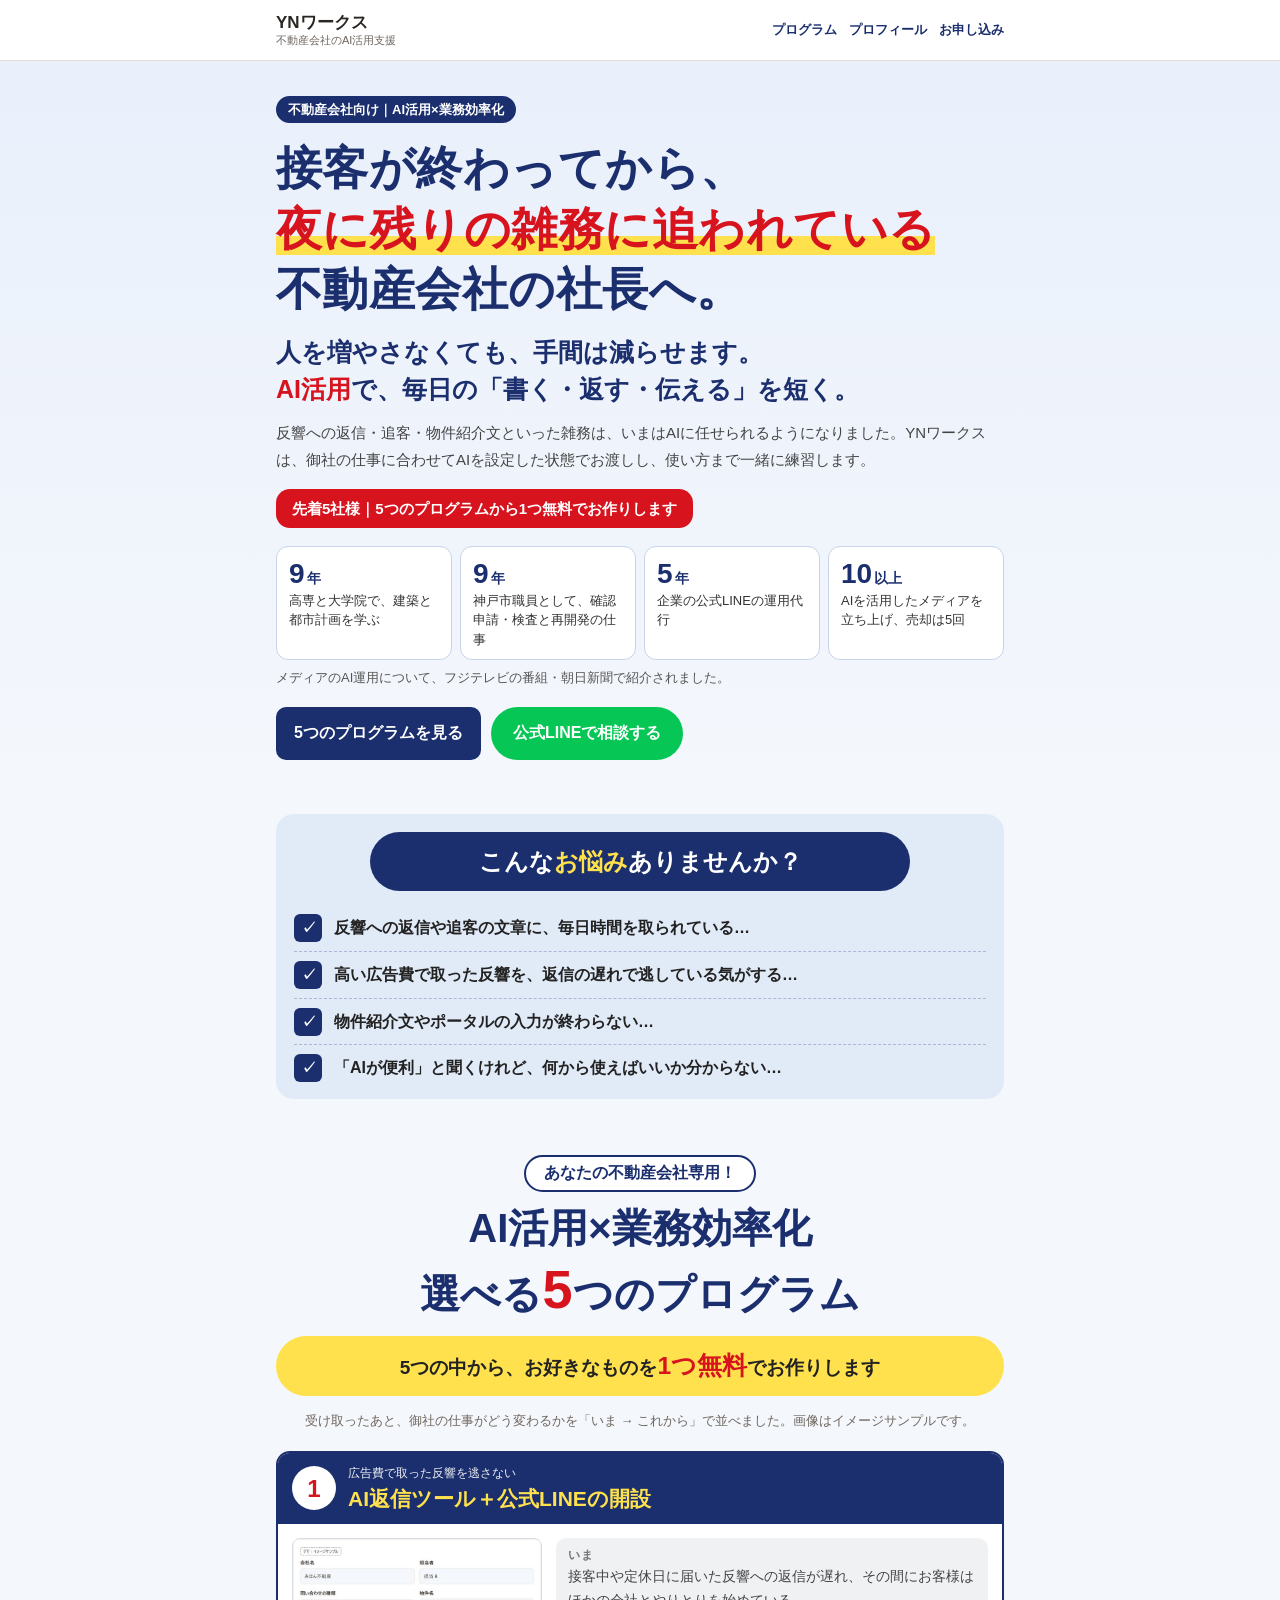
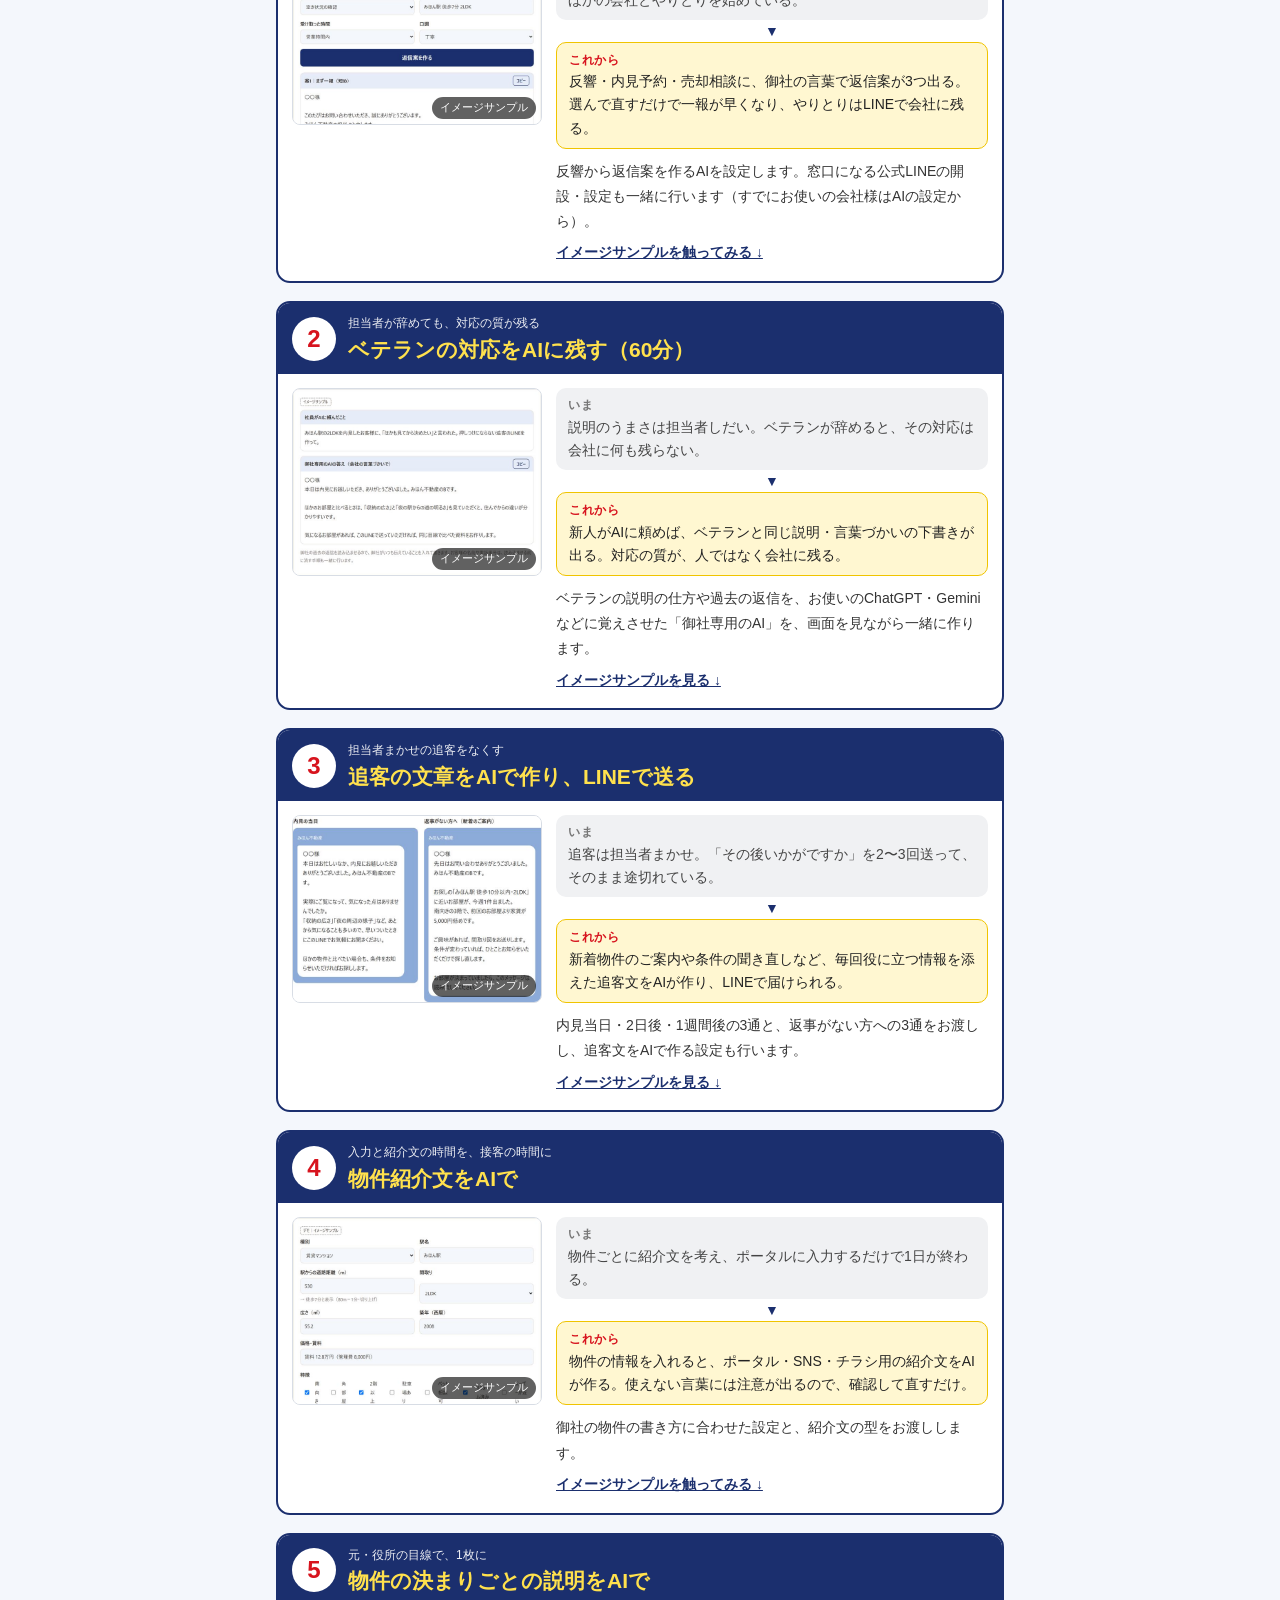
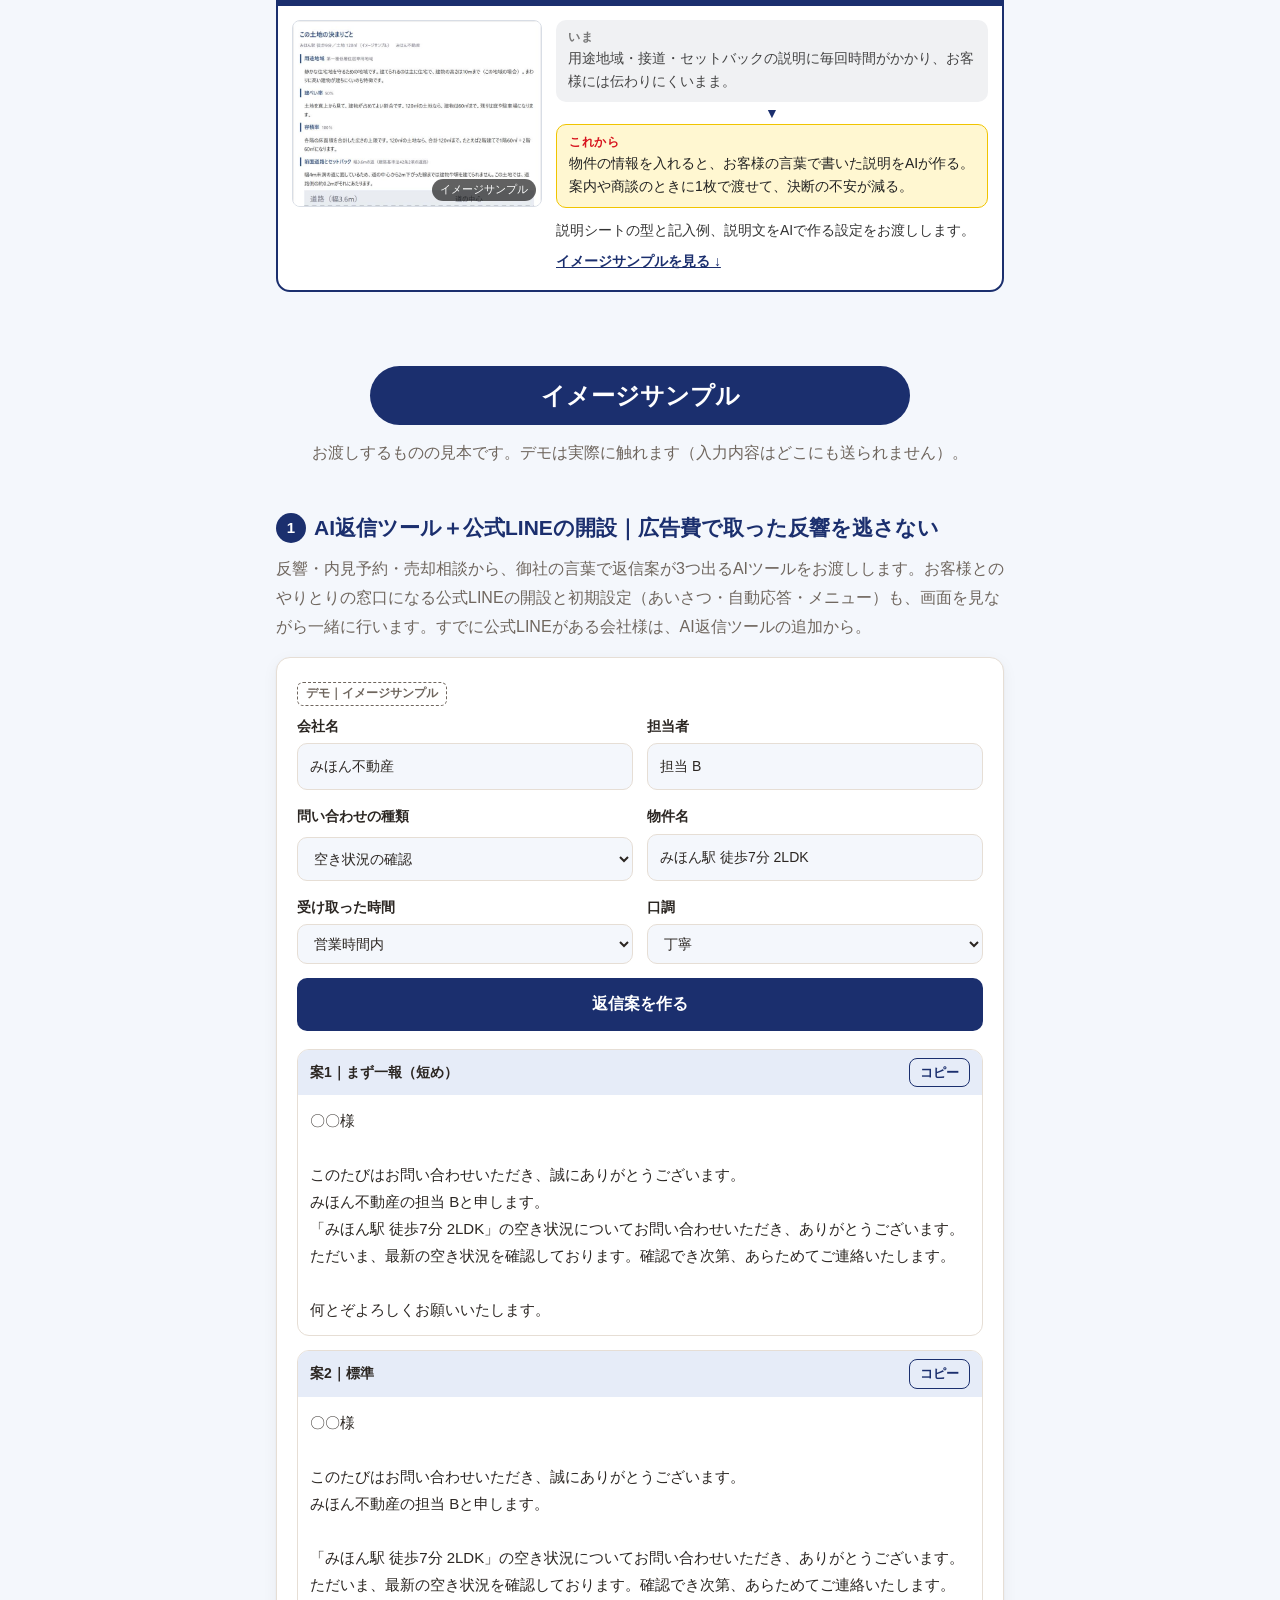
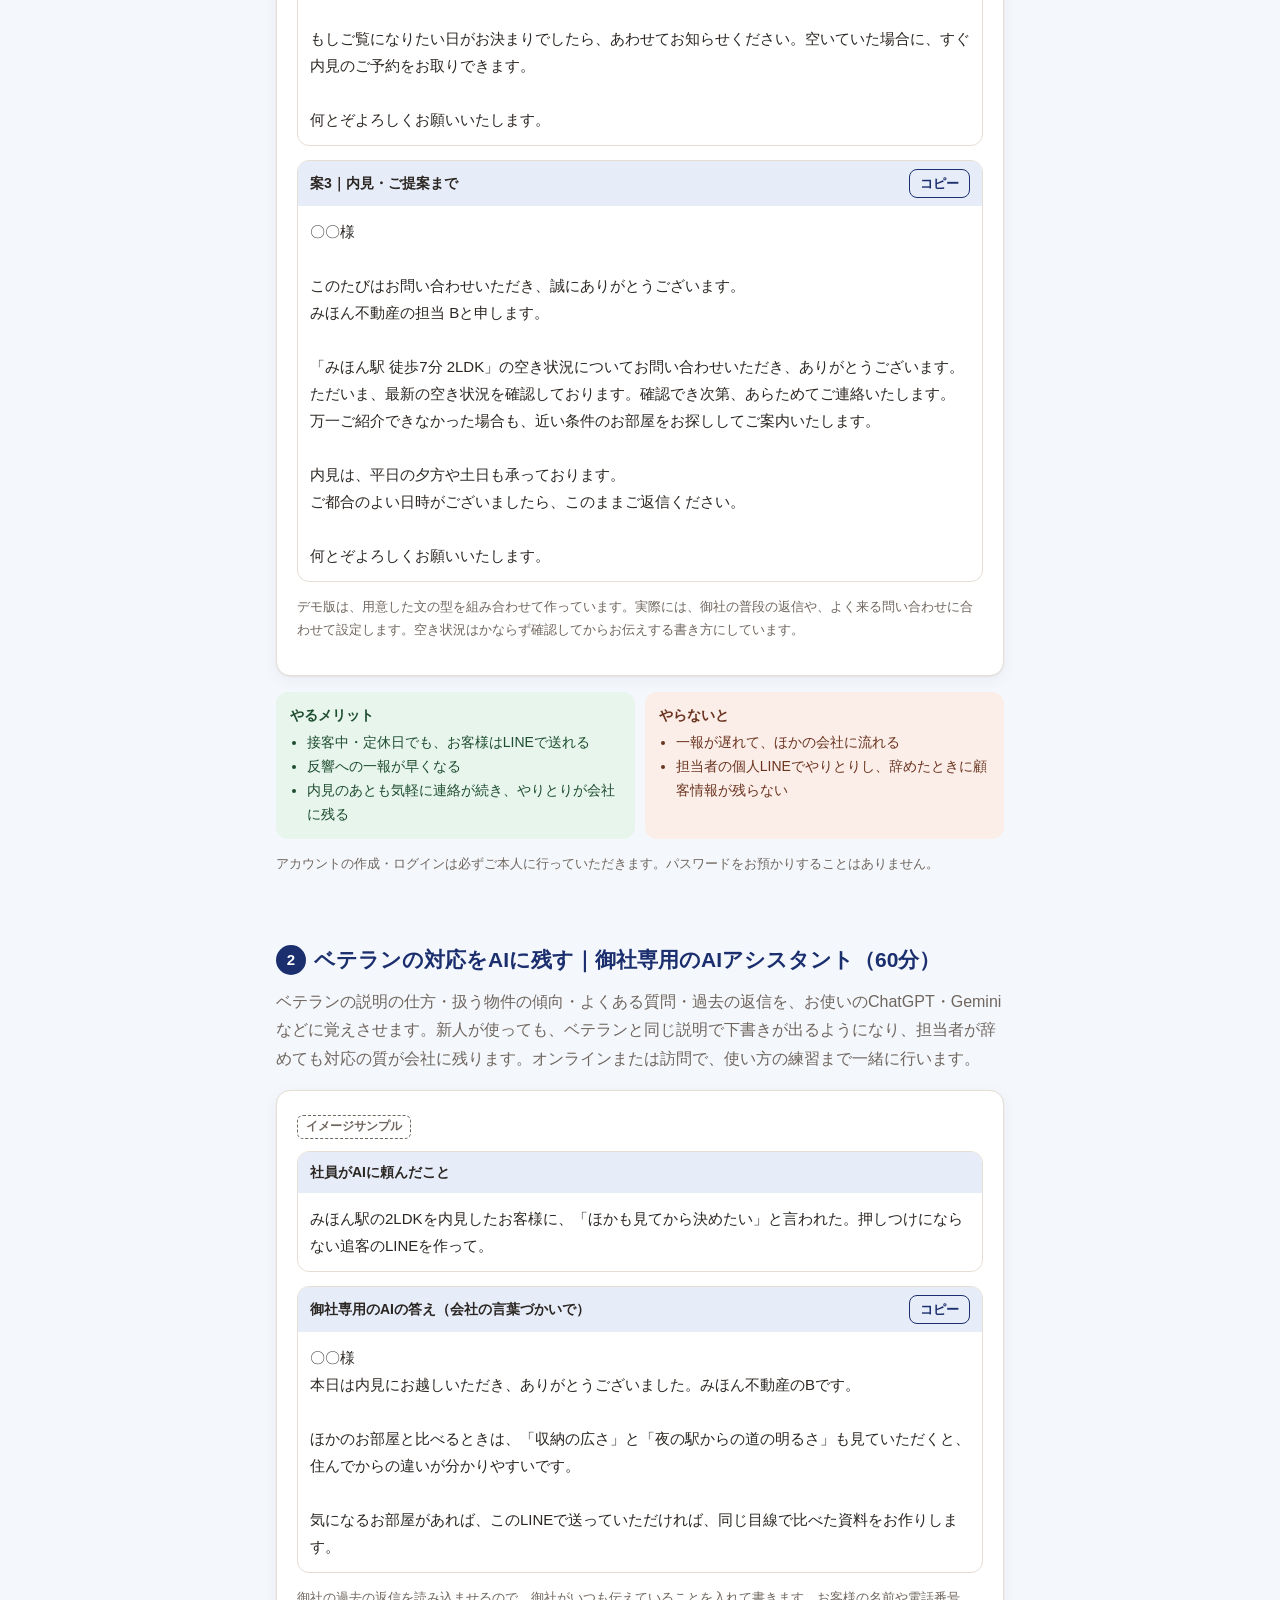
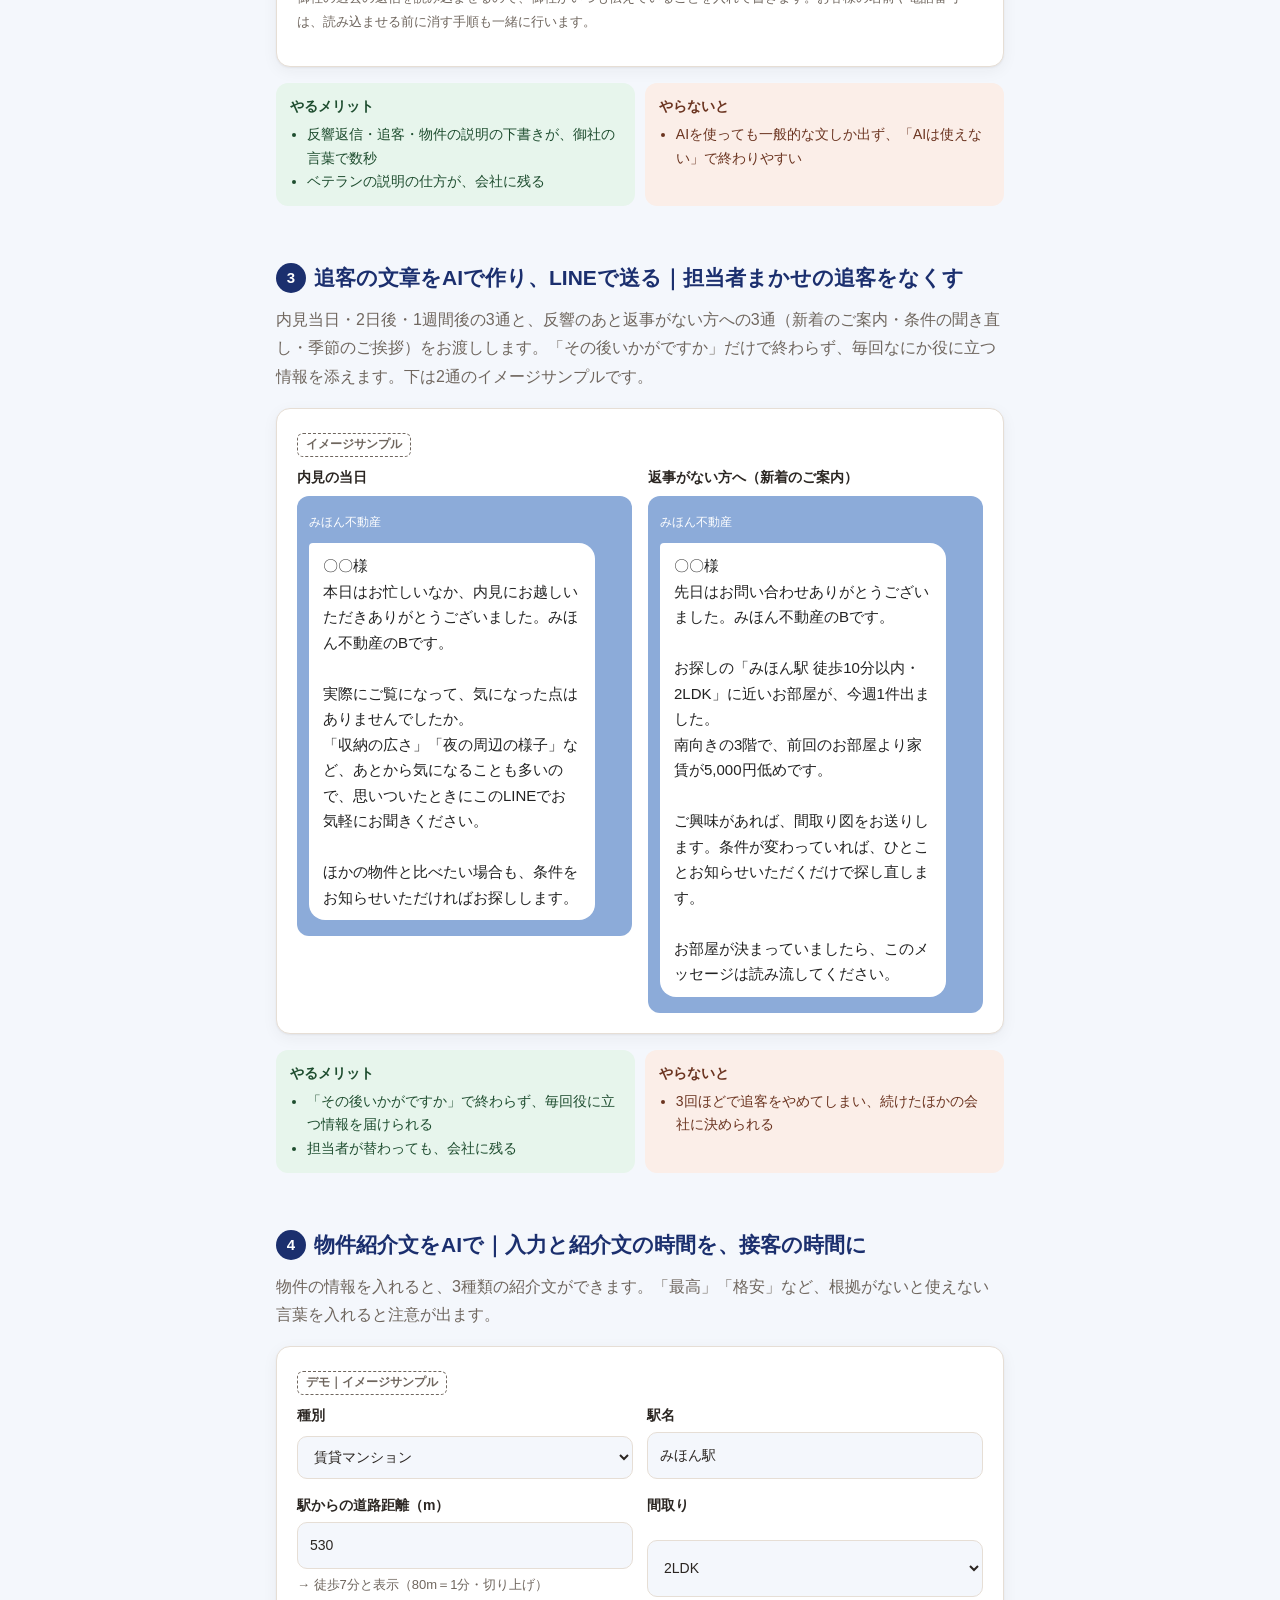
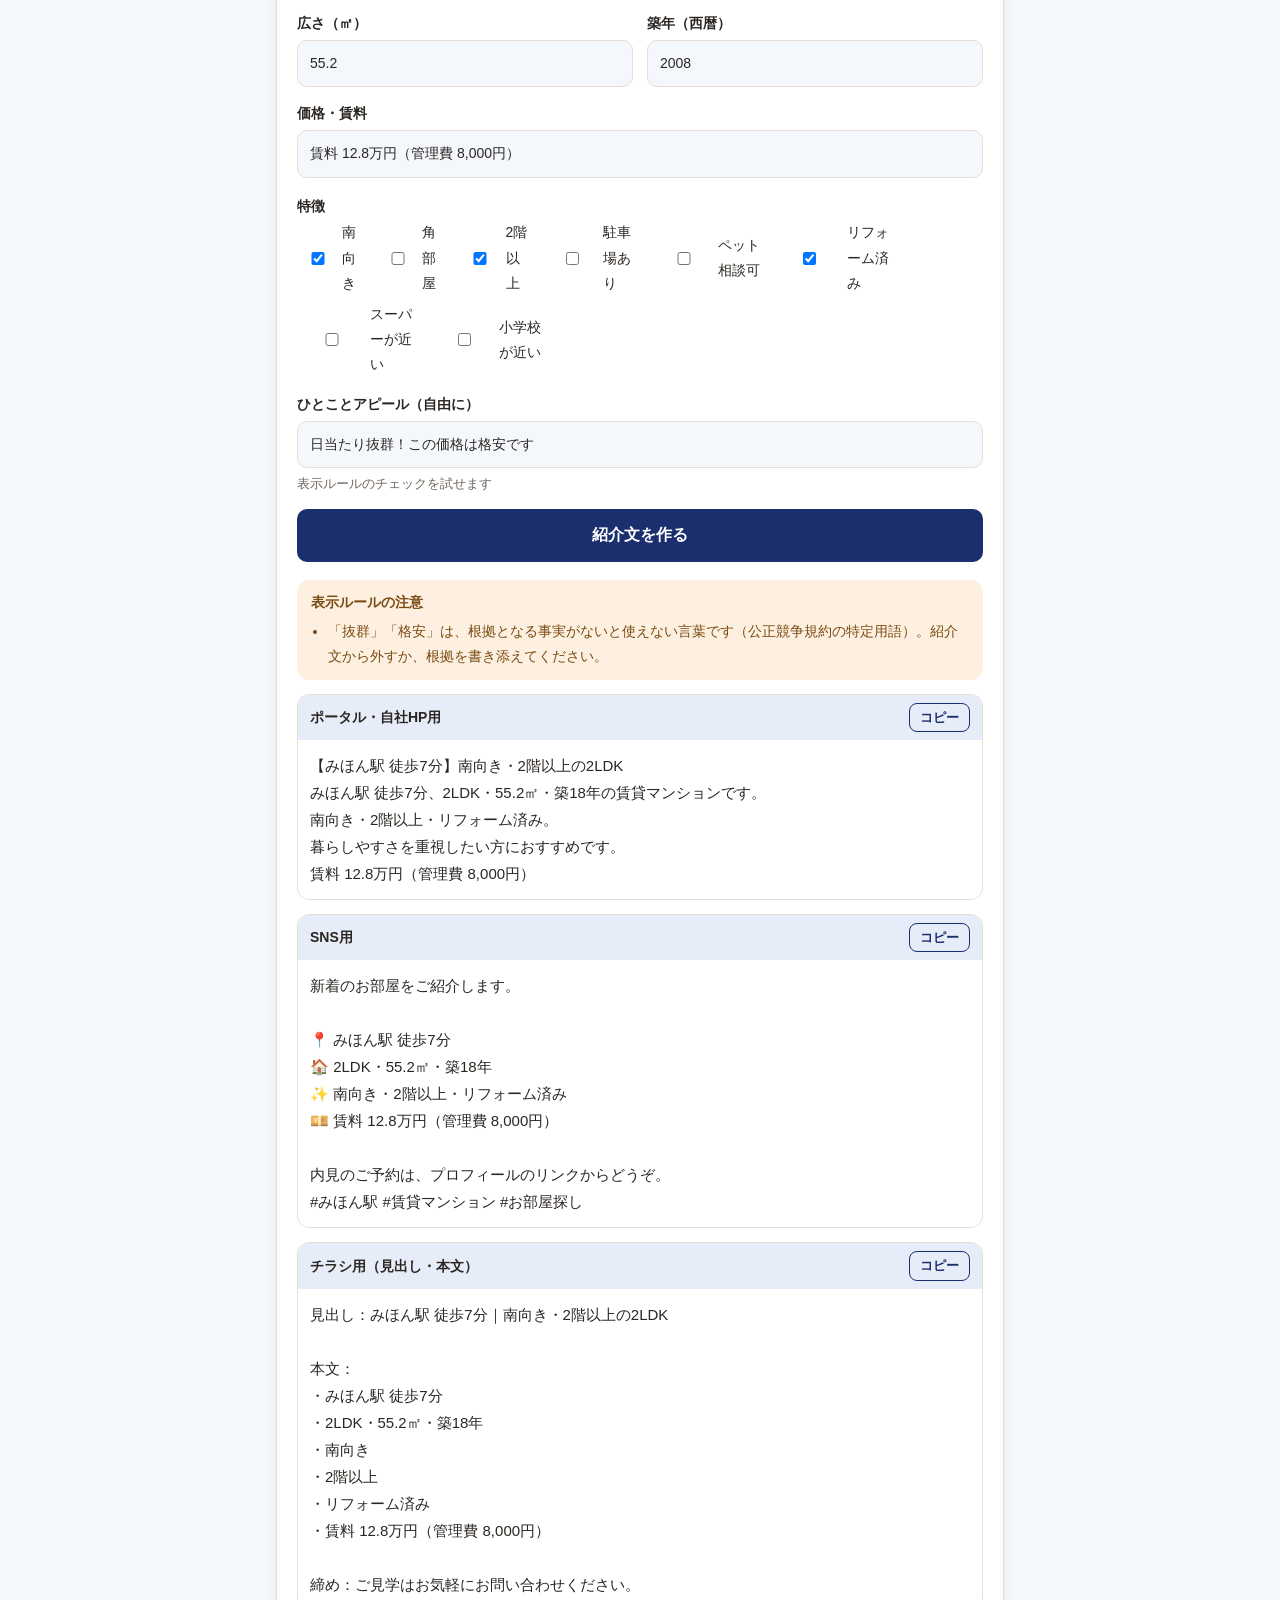
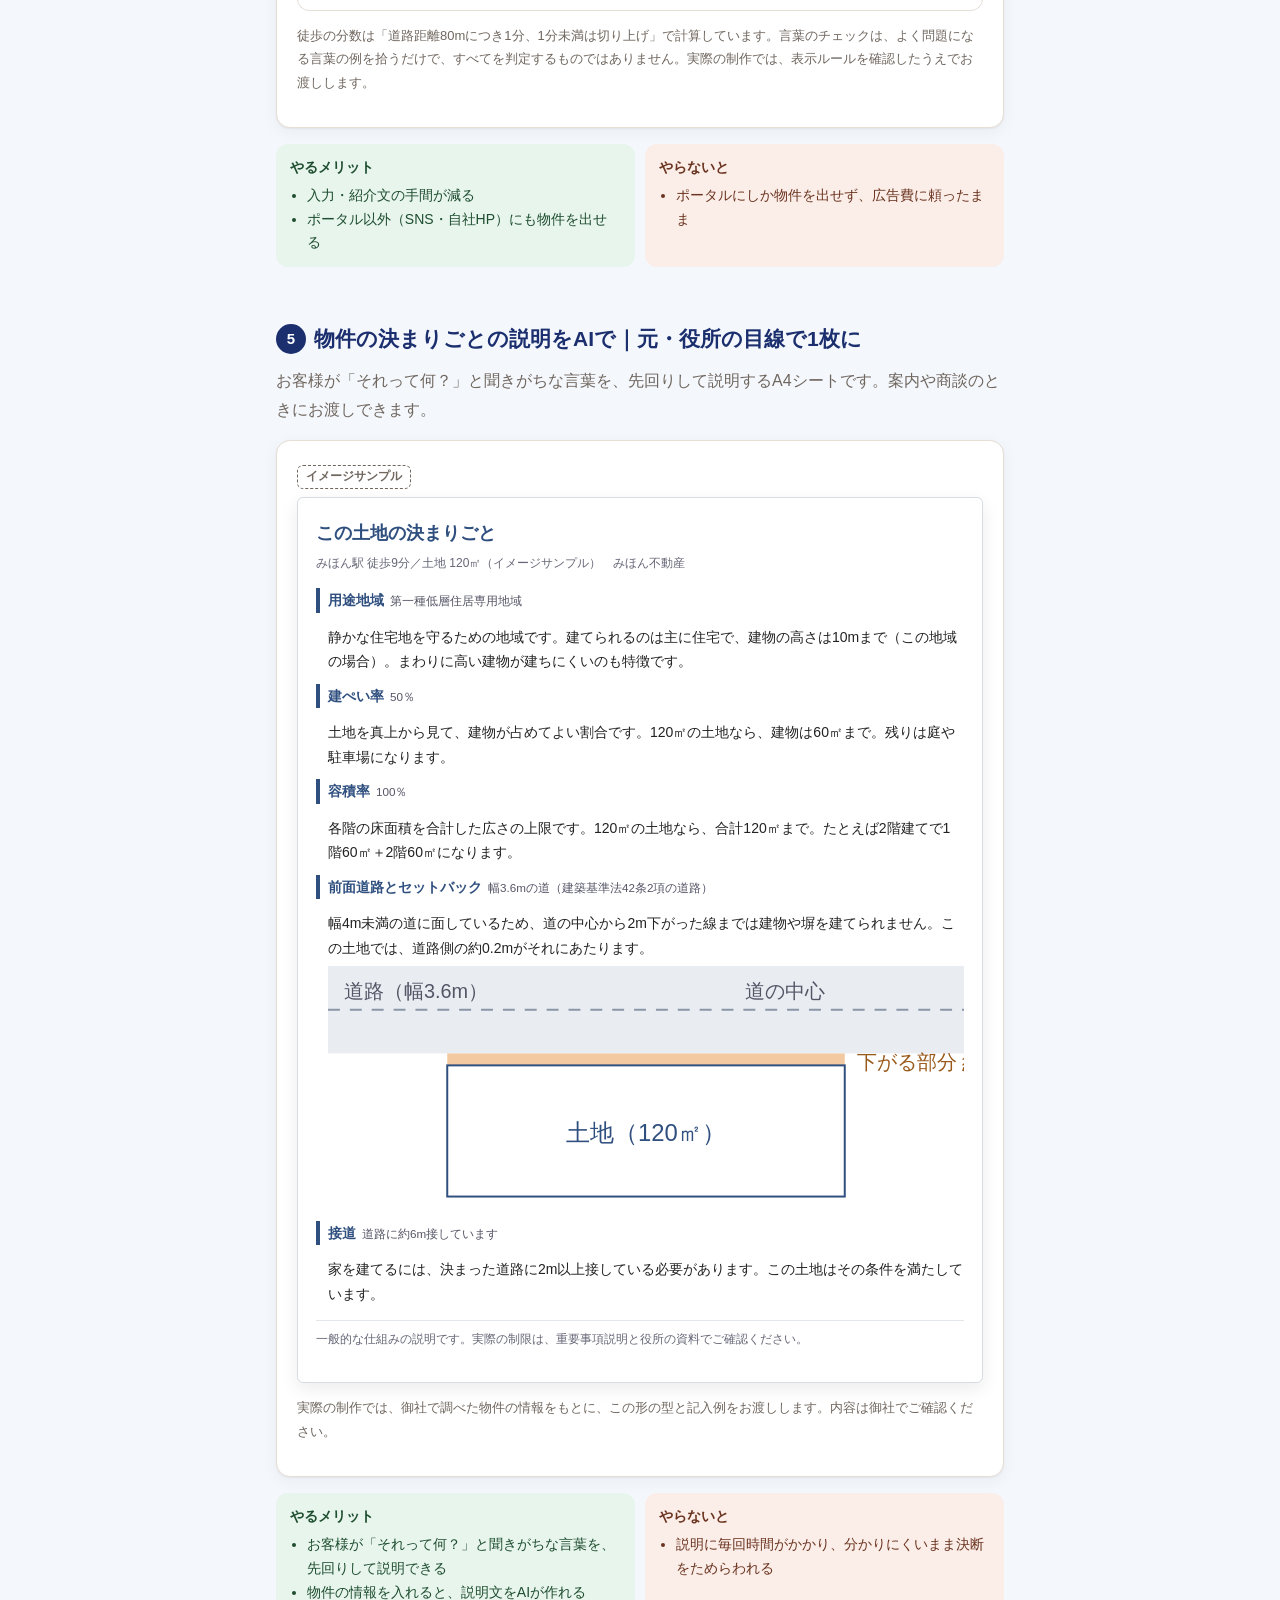
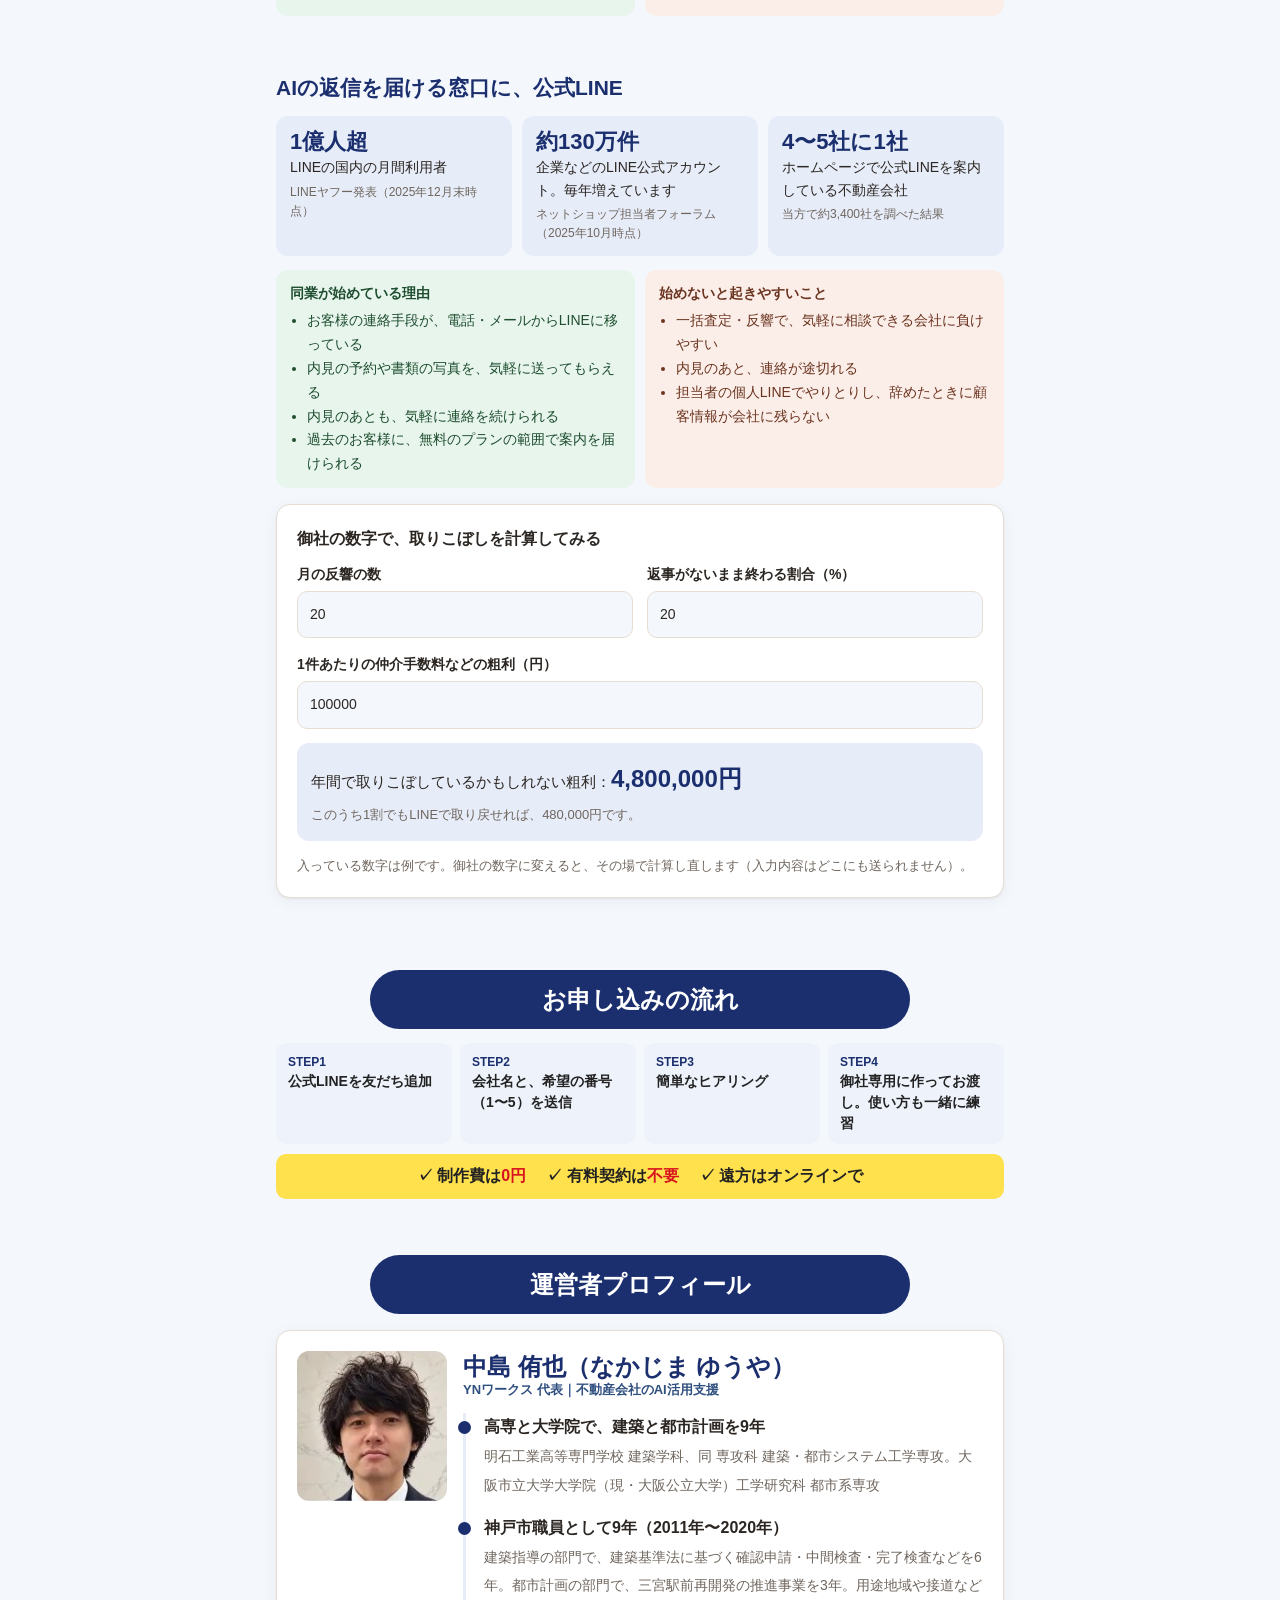
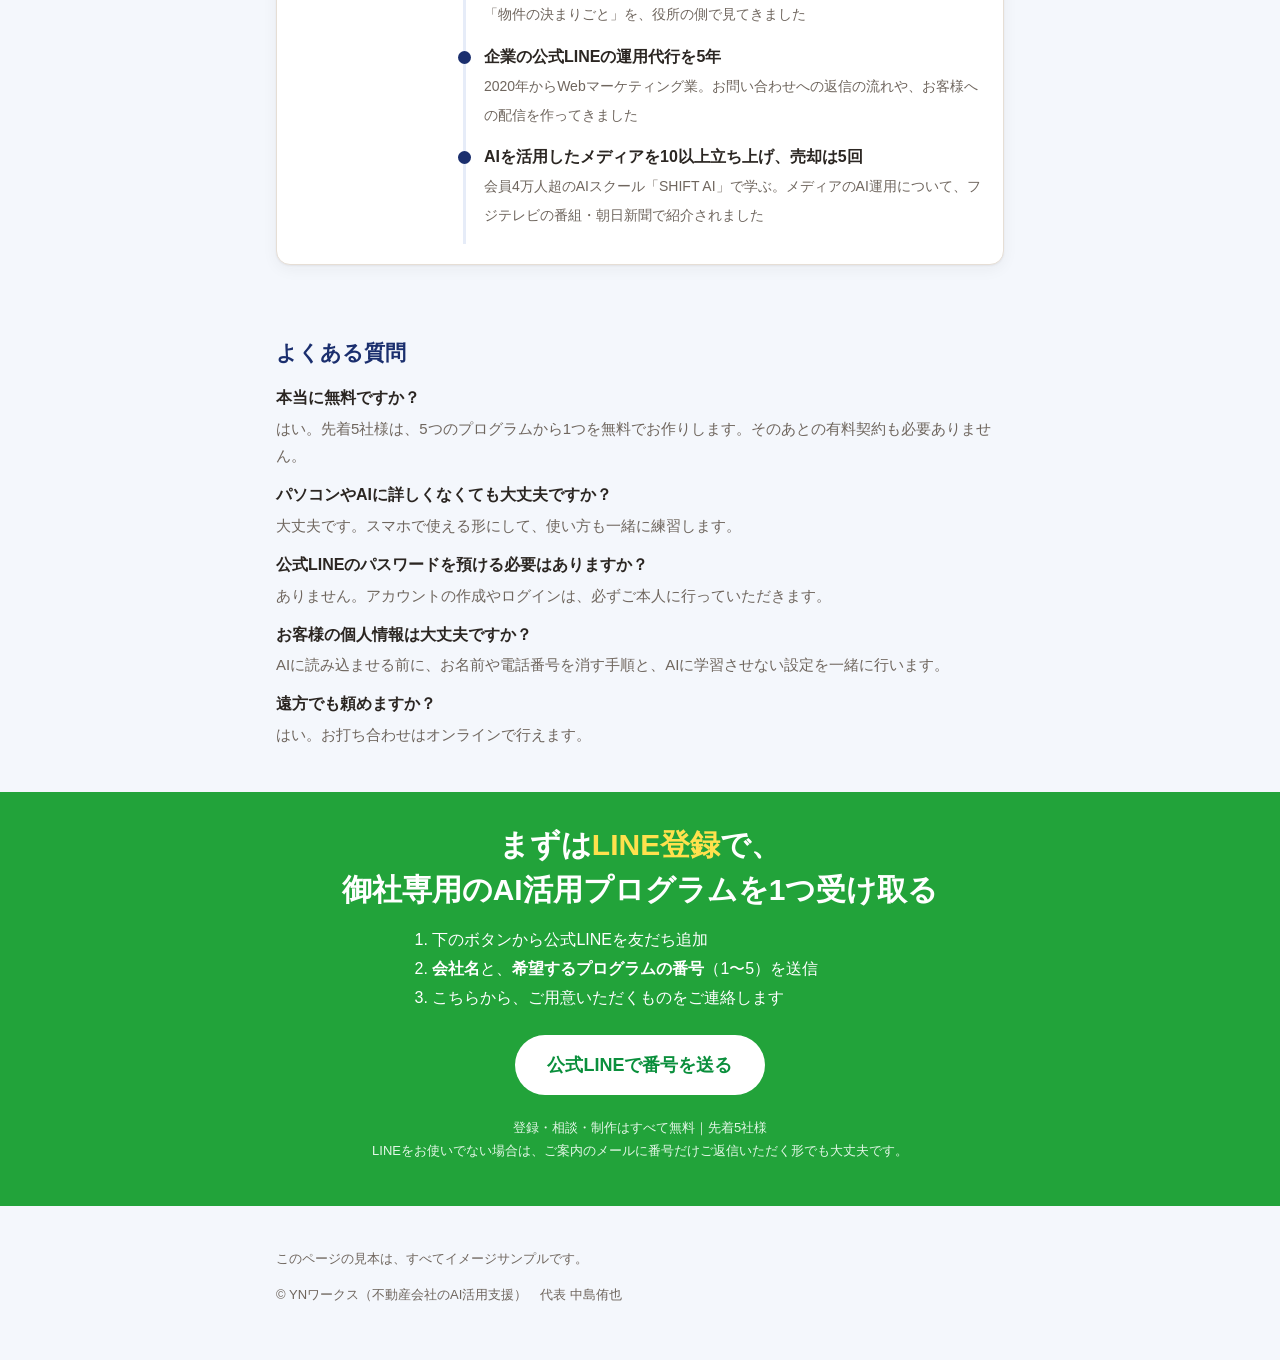
==== commit f05062c3: "Add files via upload" ====
--- a/fudosan.html
+++ b/fudosan.html
@@ -1,359 +1,489 @@
-<!doctype html>
-<html lang="ja">
-<head>
-<meta charset="utf-8">
-<meta name="viewport" content="width=device-width, initial-scale=1">
-<title>不動産会社向け見本｜YNワークス</title>
-<meta name="description" content="不動産会社向けに、公式LINEとAIで反響対応・追客・売主様への説明の手間を減らす実証テストの見本。返信ツールのデモを触れます。">
-<link rel="stylesheet" href="style.css">
-</head>
-<body class="theme-fudosan">
-
-<header class="site">
-  <div class="wrap">
-    <a class="name" href="ynworks.html">YNワークス</a>
-    <nav><a href="#contact">お申し込み</a></nav>
-  </div>
-</header>
-
-<div class="wrap hero">
-  <span class="eyebrow">不動産会社向け｜AI活用×業務効率化｜実証テスト 先着5社</span>
-  <h1>接客が終わってから、<br>夜に残りの雑務に追われている社長へ。</h1>
-  <p>反響への返信・追客・物件紹介文を、AI活用で短くします。下の5つから1つを選んでいただくと、御社用に無料でお作りします。<br>このページはすべて見本です（「みほん不動産」「みほん駅」は架空です）。</p>
-</div>
-
-<section>
-  <div class="wrap">
-    <div class="card">
-      <h2 style="font-size:18px">このページを作った人｜YNワークス 代表 中島侑也</h2>
-      <dl class="profile" style="margin:0">
-        <dt>高専から大学院まで建築と都市計画を学んだ、元・神戸市職員（2011年〜2020年）</dt>
-        <dd>建築指導の部門で、建築基準法に基づく確認申請・中間検査・完了検査などを6年。都市計画の部門で、三宮駅前再開発の推進事業を3年担当しました。用途地域や接道など「物件の決まりごと」を、役所の側で見てきました。</dd>
-        <dt>企業の公式LINE運用代行 5年（Webマーケティング業を2020年から）</dt>
-        <dd>お問い合わせへの返信の流れや、お客様への配信を作ってきました。</dd>
-        <dt>AIの実務</dt>
-        <dd>会員4万人超のAIスクール「SHIFT AI」受講生。AIで運営したメディアを5回売却。メディアのAI運用について、フジテレビの番組・朝日新聞で紹介されました。</dd>
-      </dl>
-      <p class="note" style="margin-bottom:0">宅建士・建築系の資格は持っていません。個別の物件についての判断や、重要事項説明は行いません。<a href="ynworks.html#about">詳しい自己紹介</a></p>
-    </div>
-  </div>
-</section>
-
-<section id="line">
-  <div class="wrap">
-    <h2>AIの返信を届ける窓口に、公式LINE</h2>
-    <ul class="facts">
-      <li><strong>1億人超</strong>LINEの国内の月間利用者<small>LINEヤフー発表（2025年12月末時点）</small></li>
-      <li><strong>約130万件</strong>企業などのLINE公式アカウント。毎年増えています<small>ネットショップ担当者フォーラム（2025年10月時点）</small></li>
-      <li><strong>4〜5社に1社</strong>ホームページで公式LINEを案内している不動産会社<small>当方で約3,400社を調べた結果</small></li>
-    </ul>
-    <div class="merit">
-      <div class="plus"><b>同業が始めている理由</b><ul>
-        <li>お客様の連絡手段が、電話・メールからLINEに移っている</li>
-        <li>内見の予約や書類の写真を、気軽に送ってもらえる</li>
-        <li>内見のあとも、気軽に連絡を続けられる</li>
-        <li>過去のお客様に、無料のプランの範囲で案内を届けられる</li></ul></div>
-      <div class="minus"><b>始めないと起きやすいこと</b><ul>
-        <li>一括査定・反響で、気軽に相談できる会社に負けやすい</li>
-        <li>内見のあと、連絡が途切れる</li>
-        <li>担当者の個人LINEでやりとりし、辞めたときに顧客情報が会社に残らない</li></ul></div>
-    </div>
-    <div class="card">
-      <h3 style="margin:0 0 8px;font-size:16px">御社の数字で、取りこぼしを計算してみる</h3>
-      <form class="form" id="lossForm">
-        <div class="row">
-          <label>月の反響の数<input id="lc-count" type="number" min="0" value="20"></label>
-          <label>返事がないまま終わる割合（%）<input id="lc-rate" type="number" min="0" max="100" value="20"></label>
-        </div>
-        <label>1件あたりの仲介手数料などの粗利（円）<input id="lc-profit" type="number" min="0" step="10000" value="100000"></label>
-      </form>
-      <div class="calc-result" id="lossOut"></div>
-      <p class="note" style="margin-bottom:0">入っている数字は例です。御社の数字に変えると、その場で計算し直します（入力内容はどこにも送られません）。</p>
-    </div>
-  </div>
-</section>
-
-<section>
-  <div class="wrap">
-    <div class="card">
-      <h2 style="font-size:18px">無料でお作りする理由</h2>
-      <p style="margin:0">いまは、不動産会社で本当に役に立つかを確かめる<b>実証テスト</b>の段階です。<br>
-      費用はいただかない代わりに、使ってみた<b>感想</b>（よかった点・使いにくかった点）をお聞かせください。</p>
-    </div>
-  </div>
-</section>
-
-<section id="menu">
-  <div class="wrap">
-    <h2>選べる5つのメニュー（どれか1つ・無料）</h2>
-    <p class="lead">1〜3は、AI活用の効果をすぐに体験していただけるもので、特におすすめしています。</p>
-    <div class="card">
-      <ol class="menu-list">
-        <li><b>AI返信ツール＋公式LINEの開設</b><span>高い広告費で取った反響を、返信の遅れで逃さない</span><a href="#s1">見本を触ってみる</a></li>
-        <li><b>ベテランの対応をAIに残す（御社専用のAIアシスタント・60分）</b><span>担当者が辞めても、対応の質が会社に残る</span><a href="#s2">見本を見る</a></li>
-        <li><b>追客の文章をAIで、LINEで送る</b><span>「その後いかがですか」で終わらない追客を、担当者まかせにしない</span><a href="#s3">見本を見る</a></li>
-        <li><b>物件紹介文をAIで</b><span>ポータル・SNS・チラシ用の文章を短い時間で。表示ルールも確認</span><a href="#s4">見本を触ってみる</a></li>
-        <li><b>物件の決まりごとの説明をAIで</b><span>用途地域・接道・セットバックを、お客様の言葉で1枚に</span><a href="#s5">見本を見る</a></li>
-      </ol>
-    </div>
-  </div>
-</section>
-
-<!-- 1. 反響への返信 -->
-<section id="s1">
-  <div class="wrap">
-    <h2><span class="num">1</span>AI返信ツール＋公式LINEの開設｜広告費で取った反響を逃さない</h2>
-    <p class="lead">反響・内見予約・売却相談から、御社の言葉で返信案が3つ出るAIツールをお渡しします。お客様とのやりとりの窓口になる公式LINEの開設と初期設定（あいさつ・自動応答・メニュー）も、画面を見ながら一緒に行います。すでに公式LINEがある会社様は、AI返信ツールの追加から。</p>
-    <div class="card">
-      <span class="sample-badge">デモ｜AI返信ツール</span>
-      <form class="form" id="replyForm">
-        <div class="row">
-          <label>会社名<input id="rp-company" value="みほん不動産"></label>
-          <label>担当者<input id="rp-staff" value="担当 B"></label>
-        </div>
-        <div class="row">
-          <label>問い合わせの種類
-            <select id="rp-type">
-              <option value="vacancy">空き状況の確認</option>
-              <option value="viewing">内見の希望</option>
-              <option value="consult">条件の相談（ほかの物件も知りたい）</option>
-              <option value="document">資料の請求</option>
-              <option value="sell">売却の査定依頼</option>
-            </select>
-          </label>
-          <label>物件名<input id="rp-property" value="みほん駅 徒歩7分 2LDK"></label>
-        </div>
-        <div class="row">
-          <label>受け取った時間
-            <select id="rp-time">
-              <option value="open">営業時間内</option>
-              <option value="closed">営業時間外・定休日</option>
-            </select>
-          </label>
-          <label>口調
-            <select id="rp-tone">
-              <option value="polite">丁寧</option>
-              <option value="soft">やわらかめ</option>
-            </select>
-          </label>
-        </div>
-        <button class="primary" type="submit">返信案を作る</button>
-      </form>
-      <div class="output" id="replyOut"></div>
-      <p class="note">デモ版は、用意した文の型を組み合わせて作っています（入力内容はどこにも送られません）。実際の制作では、御社の普段の返信や、よく来る問い合わせに合わせた専用ページを作ります。空き状況はかならず確認してからお伝えする書き方にしています。</p>
-    </div>
-    <div class="merit">
-      <div class="plus"><b>やるメリット</b><ul><li>接客中・定休日でも、お客様はLINEで送れる</li><li>反響への一報が早くなる</li><li>内見のあとも気軽に連絡が続き、やりとりが会社に残る</li></ul></div>
-      <div class="minus"><b>やらないと</b><ul><li>一報が遅れて、ほかの会社に流れる</li><li>担当者の個人LINEでやりとりし、辞めたときに顧客情報が残らない</li></ul></div>
-    </div>
-    <p class="note">アカウントの作成・ログインは必ずご本人に行っていただきます。パスワードをお預かりすることはありません。</p>
-  </div>
-</section>
-
-<!-- 2. AIアシスタント -->
-<section id="s2">
-  <div class="wrap">
-    <h2><span class="num">2</span>ベテランの対応をAIに残す｜御社専用のAIアシスタント（60分）</h2>
-    <p class="lead">ベテランの説明の仕方・扱う物件の傾向・よくある質問・過去の返信を、お使いのChatGPT・Geminiなどに覚えさせます。新人が使っても、ベテランと同じ説明で下書きが出るようになり、担当者が辞めても対応の質が会社に残ります。オンラインまたは訪問で、使い方の練習まで一緒に行います。</p>
-    <div class="card">
-      <span class="sample-badge">見本（架空の会社です）</span>
-      <div class="output" style="margin-top:4px">
-        <div class="out-item">
-          <header>社員がAIに頼んだこと</header>
-<pre>みほん駅の2LDKを内見したお客様に、「ほかも見てから決めたい」と言われた。押しつけにならない追客のLINEを作って。</pre>
-        </div>
-        <div class="out-item">
-          <header>御社専用のAIの答え（会社の言葉づかいで）<button class="copy" type="button">コピー</button></header>
-<pre>〇〇様
-本日は内見にお越しいただき、ありがとうございました。みほん不動産のBです。
-
-ほかのお部屋と比べるときは、「収納の広さ」と「夜の駅からの道の明るさ」も見ていただくと、住んでからの違いが分かりやすいです。
-
-気になるお部屋があれば、このLINEで送っていただければ、同じ目線で比べた資料をお作りします。</pre>
-        </div>
-      </div>
-      <p class="note">御社の過去の返信を読み込ませるので、御社がいつも伝えていることを入れて書きます。お客様の名前や電話番号は、読み込ませる前に消す手順も一緒に行います。</p>
-    </div>
-    <div class="merit">
-      <div class="plus"><b>やるメリット</b><ul><li>反響返信・追客・物件の説明の下書きが、御社の言葉で数秒</li><li>ベテランの説明の仕方が、会社に残る</li></ul></div>
-      <div class="minus"><b>やらないと</b><ul><li>AIを使っても一般的な文しか出ず、「AIは使えない」で終わりやすい</li></ul></div>
-    </div>
-  </div>
-</section>
-
-<!-- 3. フォロー・追客 -->
-<section id="s3">
-  <div class="wrap">
-    <h2><span class="num">3</span>追客の文章をAIで、LINEで送る｜担当者まかせの追客をなくす</h2>
-    <p class="lead">内見当日・2日後・1週間後の3通と、反響のあと返事がない方への3通（新着のご案内・条件の聞き直し・季節のご挨拶）をお渡しします。「その後いかがですか」だけで終わらず、毎回なにか役に立つ情報を添えます。下は2通の見本です。</p>
-    <div class="card">
-      <span class="sample-badge">見本（架空の会社です）</span>
-      <div class="print-row">
-        <div>
-          <p style="margin:0 0 6px;font-weight:700;font-size:14px">内見の当日</p>
-          <div class="chat">
-            <div class="from">みほん不動産</div>
-            <div class="bubble">〇〇様
-本日はお忙しいなか、内見にお越しいただきありがとうございました。みほん不動産のBです。
-
-実際にご覧になって、気になった点はありませんでしたか。
-「収納の広さ」「夜の周辺の様子」など、あとから気になることも多いので、思いついたときにこのLINEでお気軽にお聞きください。
-
-ほかの物件と比べたい場合も、条件をお知らせいただければお探しします。</div>
-          </div>
-        </div>
-        <div>
-          <p style="margin:0 0 6px;font-weight:700;font-size:14px">返事がない方へ（新着のご案内）</p>
-          <div class="chat">
-            <div class="from">みほん不動産</div>
-            <div class="bubble">〇〇様
-先日はお問い合わせありがとうございました。みほん不動産のBです。
-
-お探しの「みほん駅 徒歩10分以内・2LDK」に近いお部屋が、今週1件出ました。
-南向きの3階で、前回のお部屋より家賃が5,000円低めです。
-
-ご興味があれば、間取り図をお送りします。条件が変わっていれば、ひとことお知らせいただくだけで探し直します。
-
-お部屋が決まっていましたら、このメッセージは読み流してください。</div>
-          </div>
-        </div>
-      </div>
-    </div>
-    <div class="merit">
-      <div class="plus"><b>やるメリット</b><ul><li>「その後いかがですか」で終わらず、毎回役に立つ情報を届けられる</li><li>担当者が替わっても、会社に残る</li></ul></div>
-      <div class="minus"><b>やらないと</b><ul><li>3回ほどで追客をやめてしまい、続けたほかの会社に決められる</li></ul></div>
-    </div>
-  </div>
-</section>
-
-<!-- 4. 物件紹介文 -->
-<section id="s4">
-  <div class="wrap">
-    <h2><span class="num">4</span>物件紹介文をAIで｜入力と紹介文の時間を、接客の時間に</h2>
-    <p class="lead">物件の情報を入れると、3種類の紹介文ができます。「最高」「格安」など、根拠がないと使えない言葉を入れると注意が出ます。</p>
-    <div class="card">
-      <span class="sample-badge">デモ</span>
-      <form class="form" id="propForm">
-        <div class="row">
-          <label>種別
-            <select id="pp-kind">
-              <option value="rent">賃貸マンション</option>
-              <option value="mansion">中古マンション</option>
-              <option value="house">中古戸建て</option>
-              <option value="land">土地</option>
-            </select>
-          </label>
-          <label>駅名<input id="pp-station" value="みほん駅"></label>
-        </div>
-        <div class="row">
-          <label>駅からの道路距離（m）<input id="pp-dist" type="number" min="0" value="530"><span class="hint" id="pp-walk"></span></label>
-          <label id="pp-layout-wrap">間取り
-            <select id="pp-layout">
-              <option>1K</option><option>1LDK</option><option selected>2LDK</option><option>3LDK</option><option>4LDK</option>
-            </select>
-          </label>
-        </div>
-        <div class="row">
-          <label>広さ（㎡）<input id="pp-area" type="number" min="0" step="0.01" value="55.2"></label>
-          <label id="pp-year-wrap">築年（西暦）<input id="pp-year" type="number" min="1950" max="2026" value="2008"></label>
-        </div>
-        <label>価格・賃料<input id="pp-price" value="賃料 12.8万円（管理費 8,000円）"></label>
-        <div>
-          <span style="font-size:14px;font-weight:700">特徴</span>
-          <div class="checks" id="pp-features">
-            <label><input type="checkbox" value="南向き" checked>南向き</label>
-            <label><input type="checkbox" value="角部屋">角部屋</label>
-            <label><input type="checkbox" value="2階以上" checked>2階以上</label>
-            <label><input type="checkbox" value="駐車場あり">駐車場あり</label>
-            <label><input type="checkbox" value="ペット相談可">ペット相談可</label>
-            <label><input type="checkbox" value="リフォーム済み" checked>リフォーム済み</label>
-            <label><input type="checkbox" value="スーパーが近い">スーパーが近い</label>
-            <label><input type="checkbox" value="小学校が近い">小学校が近い</label>
-          </div>
-        </div>
-        <label>ひとことアピール（自由に）<input id="pp-free" value="日当たり抜群！この価格は格安です"><span class="hint">表示ルールのチェックを試せます</span></label>
-        <button class="primary" type="submit">紹介文を作る</button>
-      </form>
-      <div class="output" id="propOut"></div>
-      <p class="note">徒歩の分数は「道路距離80mにつき1分、1分未満は切り上げ」で計算しています。言葉のチェックは、よく問題になる言葉の例を拾うだけで、すべてを判定するものではありません。実際の制作では、表示ルールを確認したうえでお渡しします。</p>
-    </div>
-    <div class="card">
-      <div class="video-slot">物件写真からのショート動画（見本を準備中）<br>（YouTube限定公開でここに載せます）</div>
-    </div>
-    <div class="merit">
-      <div class="plus"><b>やるメリット</b><ul><li>入力・紹介文の手間が減る</li><li>ポータル以外（SNS・自社HP）にも物件を出せる</li></ul></div>
-      <div class="minus"><b>やらないと</b><ul><li>ポータルにしか物件を出せず、広告費に頼ったまま</li></ul></div>
-    </div>
-  </div>
-</section>
-
-<!-- 5. 決まりごと解説シート -->
-<section id="s5">
-  <div class="wrap">
-    <h2><span class="num">5</span>物件の決まりごとの説明をAIで｜元・役所の目線で1枚に</h2>
-    <p class="lead">お客様が「それって何？」と聞きがちな言葉を、先回りして説明するA4シートです。案内や商談のときにお渡しできます。</p>
-    <div class="card">
-      <span class="sample-badge">見本（架空の土地です）</span>
-      <div class="sheet">
-        <h3>この土地の決まりごと</h3>
-        <p class="sub">みほん駅 徒歩9分／土地 120㎡（見本）　みほん不動産</p>
-        <dl>
-          <dt>用途地域<small>第一種低層住居専用地域</small></dt>
-          <dd>静かな住宅地を守るための地域です。建てられるのは主に住宅で、建物の高さは10mまで（この地域の場合）。まわりに高い建物が建ちにくいのも特徴です。</dd>
-          <dt>建ぺい率<small>50％</small></dt>
-          <dd>土地を真上から見て、建物が占めてよい割合です。120㎡の土地なら、建物は60㎡まで。残りは庭や駐車場になります。</dd>
-          <dt>容積率<small>100％</small></dt>
-          <dd>各階の床面積を合計した広さの上限です。120㎡の土地なら、合計120㎡まで。たとえば2階建てで1階60㎡＋2階60㎡になります。</dd>
-          <dt>前面道路とセットバック<small>幅3.6mの道（建築基準法42条2項の道路）</small></dt>
-          <dd>
-            幅4m未満の道に面しているため、道の中心から2m下がった線までは建物や塀を建てられません。この土地では、道路側の約0.2mがそれにあたります。
-            <svg viewBox="0 0 320 120" role="img" aria-label="セットバックの図：道の中心から2m下がった線まで建物を建てられない">
-              <rect x="0" y="0" width="320" height="44" fill="#e9edf2"/>
-              <line x1="0" y1="22" x2="320" y2="22" stroke="#8a96a8" stroke-dasharray="6 5"/>
-              <text x="8" y="16" font-size="10" fill="#556">道路（幅3.6m）</text>
-              <text x="210" y="16" font-size="10" fill="#556">道の中心</text>
-              <rect x="60" y="44" width="200" height="6" fill="#f2c9a0"/>
-              <text x="266" y="52" font-size="10" fill="#9a5a1c">下がる部分 約0.2m</text>
-              <rect x="60" y="50" width="200" height="66" fill="#fff" stroke="#2f4f7f"/>
-              <text x="160" y="88" font-size="12" fill="#2f4f7f" text-anchor="middle">土地（120㎡）</text>
-            </svg>
-          </dd>
-          <dt>接道<small>道路に約6m接しています</small></dt>
-          <dd>家を建てるには、決まった道路に2m以上接している必要があります。この土地はその条件を満たしています。</dd>
-        </dl>
-        <p class="foot">一般的な仕組みの説明です。実際の制限は、重要事項説明と役所の資料でご確認ください。</p>
-      </div>
-      <p class="note">実際の制作では、御社で調べた物件の情報をもとに、この形の型と記入例をお渡しします。内容は御社でご確認ください。</p>
-    </div>
-    <div class="merit">
-      <div class="plus"><b>やるメリット</b><ul><li>お客様が「それって何？」と聞きがちな言葉を、先回りして説明できる</li><li>物件の情報を入れると、説明文をAIが作れる</li></ul></div>
-      <div class="minus"><b>やらないと</b><ul><li>説明に毎回時間がかかり、分かりにくいまま決断をためらわれる</li></ul></div>
-    </div>
-  </div>
-</section>
-
-<section class="cta" id="contact">
-  <div class="wrap">
-    <h2>お申し込みは公式LINEから（先着5社）</h2>
-    <ol class="steps">
-      <li>下のボタンから公式LINEを友だち追加</li>
-      <li><b>会社名</b>と、<b>気になるメニューの番号</b>（1〜5）を送信</li>
-      <li>こちらから、ご用意いただくものをご連絡します</li>
-    </ol>
-    <a class="btn-line" href="https://lin.ee/y8I2jqT" target="_blank" rel="noopener">公式LINEで番号を送る</a>
-    <p class="note">LINEをお使いでない場合は、ご案内のメールに番号だけご返信いただく形でも大丈夫です。<br>無料の代わりに、使ってみた感想をお聞かせください。</p>
-  </div>
-</section>
-
-<footer class="site">
-  <div class="wrap">
-    <p>このページに出てくる会社名（みほん不動産）・駅名（みほん駅）・物件・人名はすべて架空の見本です。</p>
-    <p><a href="ynworks.html">YNワークス トップへ</a>　© YNワークス 中島侑也</p>
-  </div>
-</footer>
-
-<div class="toast" id="toast">コピーしました</div>
-<script src="common.js"></script>
-<script src="fudosan.js"></script>
-</body>
-</html>
+<!doctype html>
+<html lang="ja" data-theme="light">
+<head>
+<meta charset="utf-8">
+<meta name="viewport" content="width=device-width, initial-scale=1">
+<title>不動産会社のAI活用｜YNワークス</title>
+<meta name="description" content="接客が終わってから、夜に残りの雑務に追われている不動産会社の社長へ。反響への返信・追客・物件紹介文を、AI活用で短くします。選べる5つのプログラムから1つを無料でお作りします（先着5社）。">
+<link rel="stylesheet" href="style.css">
+</head>
+<body class="theme-fudosan lp">
+
+<header class="site">
+  <div class="wrap">
+    <a class="brand" href="fudosan.html"><b>YNワークス</b><small>不動産会社のAI活用支援</small></a>
+    <nav><a href="#menu">プログラム</a><a href="#about">プロフィール</a><a href="#contact">お申し込み</a></nav>
+  </div>
+</header>
+
+<div class="hero-lp">
+  <div class="wrap">
+    <span class="eyebrow">不動産会社向け｜AI活用×業務効率化</span>
+    <h1>接客が終わってから、<br><em>夜に残りの雑務に追われている</em><br>不動産会社の社長へ。</h1>
+    <p class="sub">人を増やさなくても、手間は減らせます。<br><em>AI活用</em>で、毎日の「書く・返す・伝える」を短く。</p>
+    <p class="intro">反響への返信・追客・物件紹介文といった雑務は、いまはAIに任せられるようになりました。YNワークスは、御社の仕事に合わせてAIを設定した状態でお渡しし、使い方まで一緒に練習します。</p>
+    <span class="offer">先着5社様｜5つのプログラムから1つ無料でお作りします</span>
+    <ul class="stats">
+      <li><strong>9<small>年</small></strong>高専と大学院で、建築と都市計画を学ぶ</li>
+      <li><strong>9<small>年</small></strong>神戸市職員として、確認申請・検査と再開発の仕事</li>
+      <li><strong>5<small>年</small></strong>企業の公式LINEの運用代行</li>
+      <li><strong>10<small>以上</small></strong>AIを活用したメディアを立ち上げ、売却は5回</li>
+    </ul>
+    <p class="media-note">メディアのAI運用について、フジテレビの番組・朝日新聞で紹介されました。</p>
+    <div class="hero-btns">
+      <a class="btn" href="#menu">5つのプログラムを見る</a>
+      <a class="btn-line" href="https://lin.ee/y8I2jqT" target="_blank" rel="noopener">公式LINEで相談する</a>
+    </div>
+  </div>
+</div>
+
+<section>
+  <div class="wrap">
+    <div class="pains-lp">
+      <span class="pill-title">こんな<em>お悩み</em>ありませんか？</span>
+      <ul>
+        <li>反響への返信や追客の文章に、毎日時間を取られている…</li>
+        <li>高い広告費で取った反響を、返信の遅れで逃している気がする…</li>
+        <li>物件紹介文やポータルの入力が終わらない…</li>
+        <li>「AIが便利」と聞くけれど、何から使えばいいか分からない…</li>
+      </ul>
+    </div>
+  </div>
+</section>
+
+<section id="menu">
+  <div class="wrap">
+    <div class="prog-head">
+      <span class="tag">あなたの不動産会社専用！</span>
+      <h2 class="big">AI活用×業務効率化<br>選べる<em>5</em>つのプログラム</h2>
+      <p class="yellow-band">5つの中から、お好きなものを<em>1つ無料</em>でお作りします</p>
+      <p class="note">受け取ったあと、御社の仕事がどう変わるかを「いま → これから」で並べました。画像はイメージサンプルです。</p>
+    </div>
+
+    <article class="prog">
+      <header><span class="n">1</span><div><small>広告費で取った反響を逃さない</small><b>AI返信ツール＋公式LINEの開設</b></div></header>
+      <div class="body">
+        <figure><a href="#s1"><img src="g-f1-ai-reply.jpg" alt="反響への返信ツールのイメージサンプル" loading="lazy"></a><figcaption>イメージサンプル</figcaption></figure>
+        <div>
+          <div class="ba">
+            <div class="before"><b>いま</b>接客中や定休日に届いた反響への返信が遅れ、その間にお客様はほかの会社とやりとりを始めている。</div>
+            <div class="arrow">▼</div>
+            <div class="after"><b>これから</b>反響・内見予約・売却相談に、御社の言葉で返信案が3つ出る。選んで直すだけで一報が早くなり、やりとりはLINEで会社に残る。</div>
+          </div>
+          <p class="desc">反響から返信案を作るAIを設定します。窓口になる公式LINEの開設・設定も一緒に行います（すでにお使いの会社様はAIの設定から）。</p>
+          <a class="more" href="#s1">イメージサンプルを触ってみる ↓</a>
+        </div>
+      </div>
+    </article>
+
+    <article class="prog">
+      <header><span class="n">2</span><div><small>担当者が辞めても、対応の質が残る</small><b>ベテランの対応をAIに残す（60分）</b></div></header>
+      <div class="body">
+        <figure><a href="#s2"><img src="g-f2-assistant.jpg" alt="御社専用AIアシスタントのイメージサンプル" loading="lazy"></a><figcaption>イメージサンプル</figcaption></figure>
+        <div>
+          <div class="ba">
+            <div class="before"><b>いま</b>説明のうまさは担当者しだい。ベテランが辞めると、その対応は会社に何も残らない。</div>
+            <div class="arrow">▼</div>
+            <div class="after"><b>これから</b>新人がAIに頼めば、ベテランと同じ説明・言葉づかいの下書きが出る。対応の質が、人ではなく会社に残る。</div>
+          </div>
+          <p class="desc">ベテランの説明の仕方や過去の返信を、お使いのChatGPT・Geminiなどに覚えさせた「御社専用のAI」を、画面を見ながら一緒に作ります。</p>
+          <a class="more" href="#s2">イメージサンプルを見る ↓</a>
+        </div>
+      </div>
+    </article>
+
+    <article class="prog">
+      <header><span class="n">3</span><div><small>担当者まかせの追客をなくす</small><b>追客の文章をAIで作り、LINEで送る</b></div></header>
+      <div class="body">
+        <figure><a href="#s3"><img src="g-f3-tsuikyaku.jpg" alt="LINEの追客文のイメージサンプル" loading="lazy"></a><figcaption>イメージサンプル</figcaption></figure>
+        <div>
+          <div class="ba">
+            <div class="before"><b>いま</b>追客は担当者まかせ。「その後いかがですか」を2〜3回送って、そのまま途切れている。</div>
+            <div class="arrow">▼</div>
+            <div class="after"><b>これから</b>新着物件のご案内や条件の聞き直しなど、毎回役に立つ情報を添えた追客文をAIが作り、LINEで届けられる。</div>
+          </div>
+          <p class="desc">内見当日・2日後・1週間後の3通と、返事がない方への3通をお渡しし、追客文をAIで作る設定も行います。</p>
+          <a class="more" href="#s3">イメージサンプルを見る ↓</a>
+        </div>
+      </div>
+    </article>
+
+    <article class="prog">
+      <header><span class="n">4</span><div><small>入力と紹介文の時間を、接客の時間に</small><b>物件紹介文をAIで</b></div></header>
+      <div class="body">
+        <figure><a href="#s4"><img src="g-f4-bukken.jpg" alt="物件紹介文を作るイメージサンプル" loading="lazy"></a><figcaption>イメージサンプル</figcaption></figure>
+        <div>
+          <div class="ba">
+            <div class="before"><b>いま</b>物件ごとに紹介文を考え、ポータルに入力するだけで1日が終わる。</div>
+            <div class="arrow">▼</div>
+            <div class="after"><b>これから</b>物件の情報を入れると、ポータル・SNS・チラシ用の紹介文をAIが作る。使えない言葉には注意が出るので、確認して直すだけ。</div>
+          </div>
+          <p class="desc">御社の物件の書き方に合わせた設定と、紹介文の型をお渡しします。</p>
+          <a class="more" href="#s4">イメージサンプルを触ってみる ↓</a>
+        </div>
+      </div>
+    </article>
+
+    <article class="prog">
+      <header><span class="n">5</span><div><small>元・役所の目線で、1枚に</small><b>物件の決まりごとの説明をAIで</b></div></header>
+      <div class="body">
+        <figure><a href="#s5"><img src="g-f5-kimarigoto.jpg" alt="物件の決まりごと説明シートのイメージサンプル" loading="lazy"></a><figcaption>イメージサンプル</figcaption></figure>
+        <div>
+          <div class="ba">
+            <div class="before"><b>いま</b>用途地域・接道・セットバックの説明に毎回時間がかかり、お客様には伝わりにくいまま。</div>
+            <div class="arrow">▼</div>
+            <div class="after"><b>これから</b>物件の情報を入れると、お客様の言葉で書いた説明をAIが作る。案内や商談のときに1枚で渡せて、決断の不安が減る。</div>
+          </div>
+          <p class="desc">説明シートの型と記入例、説明文をAIで作る設定をお渡しします。</p>
+          <a class="more" href="#s5">イメージサンプルを見る ↓</a>
+        </div>
+      </div>
+    </article>
+  </div>
+</section>
+
+<section id="samples" style="padding-bottom:0">
+  <div class="wrap">
+    <span class="pill-title">イメージサンプル</span>
+    <p class="lead" style="text-align:center">お渡しするものの見本です。デモは実際に触れます（入力内容はどこにも送られません）。</p>
+  </div>
+</section>
+
+<!-- 1. 反響への返信 -->
+<section id="s1">
+  <div class="wrap">
+    <h2><span class="num">1</span>AI返信ツール＋公式LINEの開設｜広告費で取った反響を逃さない</h2>
+    <p class="lead">反響・内見予約・売却相談から、御社の言葉で返信案が3つ出るAIツールをお渡しします。お客様とのやりとりの窓口になる公式LINEの開設と初期設定（あいさつ・自動応答・メニュー）も、画面を見ながら一緒に行います。すでに公式LINEがある会社様は、AI返信ツールの追加から。</p>
+    <div class="card">
+      <span class="sample-badge">デモ｜イメージサンプル</span>
+      <form class="form" id="replyForm">
+        <div class="row">
+          <label>会社名<input id="rp-company" value="みほん不動産"></label>
+          <label>担当者<input id="rp-staff" value="担当 B"></label>
+        </div>
+        <div class="row">
+          <label>問い合わせの種類
+            <select id="rp-type">
+              <option value="vacancy">空き状況の確認</option>
+              <option value="viewing">内見の希望</option>
+              <option value="consult">条件の相談（ほかの物件も知りたい）</option>
+              <option value="document">資料の請求</option>
+              <option value="sell">売却の査定依頼</option>
+            </select>
+          </label>
+          <label>物件名<input id="rp-property" value="みほん駅 徒歩7分 2LDK"></label>
+        </div>
+        <div class="row">
+          <label>受け取った時間
+            <select id="rp-time">
+              <option value="open">営業時間内</option>
+              <option value="closed">営業時間外・定休日</option>
+            </select>
+          </label>
+          <label>口調
+            <select id="rp-tone">
+              <option value="polite">丁寧</option>
+              <option value="soft">やわらかめ</option>
+            </select>
+          </label>
+        </div>
+        <button class="primary" type="submit">返信案を作る</button>
+      </form>
+      <div class="output" id="replyOut"></div>
+      <p class="note">デモ版は、用意した文の型を組み合わせて作っています。実際には、御社の普段の返信や、よく来る問い合わせに合わせて設定します。空き状況はかならず確認してからお伝えする書き方にしています。</p>
+    </div>
+    <div class="merit">
+      <div class="plus"><b>やるメリット</b><ul><li>接客中・定休日でも、お客様はLINEで送れる</li><li>反響への一報が早くなる</li><li>内見のあとも気軽に連絡が続き、やりとりが会社に残る</li></ul></div>
+      <div class="minus"><b>やらないと</b><ul><li>一報が遅れて、ほかの会社に流れる</li><li>担当者の個人LINEでやりとりし、辞めたときに顧客情報が残らない</li></ul></div>
+    </div>
+    <p class="note">アカウントの作成・ログインは必ずご本人に行っていただきます。パスワードをお預かりすることはありません。</p>
+  </div>
+</section>
+
+<!-- 2. AIアシスタント -->
+<section id="s2">
+  <div class="wrap">
+    <h2><span class="num">2</span>ベテランの対応をAIに残す｜御社専用のAIアシスタント（60分）</h2>
+    <p class="lead">ベテランの説明の仕方・扱う物件の傾向・よくある質問・過去の返信を、お使いのChatGPT・Geminiなどに覚えさせます。新人が使っても、ベテランと同じ説明で下書きが出るようになり、担当者が辞めても対応の質が会社に残ります。オンラインまたは訪問で、使い方の練習まで一緒に行います。</p>
+    <div class="card">
+      <span class="sample-badge">イメージサンプル</span>
+      <div class="output" style="margin-top:4px">
+        <div class="out-item">
+          <header>社員がAIに頼んだこと</header>
+<pre>みほん駅の2LDKを内見したお客様に、「ほかも見てから決めたい」と言われた。押しつけにならない追客のLINEを作って。</pre>
+        </div>
+        <div class="out-item">
+          <header>御社専用のAIの答え（会社の言葉づかいで）<button class="copy" type="button">コピー</button></header>
+<pre>〇〇様
+本日は内見にお越しいただき、ありがとうございました。みほん不動産のBです。
+
+ほかのお部屋と比べるときは、「収納の広さ」と「夜の駅からの道の明るさ」も見ていただくと、住んでからの違いが分かりやすいです。
+
+気になるお部屋があれば、このLINEで送っていただければ、同じ目線で比べた資料をお作りします。</pre>
+        </div>
+      </div>
+      <p class="note">御社の過去の返信を読み込ませるので、御社がいつも伝えていることを入れて書きます。お客様の名前や電話番号は、読み込ませる前に消す手順も一緒に行います。</p>
+    </div>
+    <div class="merit">
+      <div class="plus"><b>やるメリット</b><ul><li>反響返信・追客・物件の説明の下書きが、御社の言葉で数秒</li><li>ベテランの説明の仕方が、会社に残る</li></ul></div>
+      <div class="minus"><b>やらないと</b><ul><li>AIを使っても一般的な文しか出ず、「AIは使えない」で終わりやすい</li></ul></div>
+    </div>
+  </div>
+</section>
+
+<!-- 3. フォロー・追客 -->
+<section id="s3">
+  <div class="wrap">
+    <h2><span class="num">3</span>追客の文章をAIで作り、LINEで送る｜担当者まかせの追客をなくす</h2>
+    <p class="lead">内見当日・2日後・1週間後の3通と、反響のあと返事がない方への3通（新着のご案内・条件の聞き直し・季節のご挨拶）をお渡しします。「その後いかがですか」だけで終わらず、毎回なにか役に立つ情報を添えます。下は2通のイメージサンプルです。</p>
+    <div class="card">
+      <span class="sample-badge">イメージサンプル</span>
+      <div class="print-row">
+        <div>
+          <p style="margin:0 0 6px;font-weight:700;font-size:14px">内見の当日</p>
+          <div class="chat">
+            <div class="from">みほん不動産</div>
+            <div class="bubble">〇〇様
+本日はお忙しいなか、内見にお越しいただきありがとうございました。みほん不動産のBです。
+
+実際にご覧になって、気になった点はありませんでしたか。
+「収納の広さ」「夜の周辺の様子」など、あとから気になることも多いので、思いついたときにこのLINEでお気軽にお聞きください。
+
+ほかの物件と比べたい場合も、条件をお知らせいただければお探しします。</div>
+          </div>
+        </div>
+        <div>
+          <p style="margin:0 0 6px;font-weight:700;font-size:14px">返事がない方へ（新着のご案内）</p>
+          <div class="chat">
+            <div class="from">みほん不動産</div>
+            <div class="bubble">〇〇様
+先日はお問い合わせありがとうございました。みほん不動産のBです。
+
+お探しの「みほん駅 徒歩10分以内・2LDK」に近いお部屋が、今週1件出ました。
+南向きの3階で、前回のお部屋より家賃が5,000円低めです。
+
+ご興味があれば、間取り図をお送りします。条件が変わっていれば、ひとことお知らせいただくだけで探し直します。
+
+お部屋が決まっていましたら、このメッセージは読み流してください。</div>
+          </div>
+        </div>
+      </div>
+    </div>
+    <div class="merit">
+      <div class="plus"><b>やるメリット</b><ul><li>「その後いかがですか」で終わらず、毎回役に立つ情報を届けられる</li><li>担当者が替わっても、会社に残る</li></ul></div>
+      <div class="minus"><b>やらないと</b><ul><li>3回ほどで追客をやめてしまい、続けたほかの会社に決められる</li></ul></div>
+    </div>
+  </div>
+</section>
+
+<!-- 4. 物件紹介文 -->
+<section id="s4">
+  <div class="wrap">
+    <h2><span class="num">4</span>物件紹介文をAIで｜入力と紹介文の時間を、接客の時間に</h2>
+    <p class="lead">物件の情報を入れると、3種類の紹介文ができます。「最高」「格安」など、根拠がないと使えない言葉を入れると注意が出ます。</p>
+    <div class="card">
+      <span class="sample-badge">デモ｜イメージサンプル</span>
+      <form class="form" id="propForm">
+        <div class="row">
+          <label>種別
+            <select id="pp-kind">
+              <option value="rent">賃貸マンション</option>
+              <option value="mansion">中古マンション</option>
+              <option value="house">中古戸建て</option>
+              <option value="land">土地</option>
+            </select>
+          </label>
+          <label>駅名<input id="pp-station" value="みほん駅"></label>
+        </div>
+        <div class="row">
+          <label>駅からの道路距離（m）<input id="pp-dist" type="number" min="0" value="530"><span class="hint" id="pp-walk"></span></label>
+          <label id="pp-layout-wrap">間取り
+            <select id="pp-layout">
+              <option>1K</option><option>1LDK</option><option selected>2LDK</option><option>3LDK</option><option>4LDK</option>
+            </select>
+          </label>
+        </div>
+        <div class="row">
+          <label>広さ（㎡）<input id="pp-area" type="number" min="0" step="0.01" value="55.2"></label>
+          <label id="pp-year-wrap">築年（西暦）<input id="pp-year" type="number" min="1950" max="2026" value="2008"></label>
+        </div>
+        <label>価格・賃料<input id="pp-price" value="賃料 12.8万円（管理費 8,000円）"></label>
+        <div>
+          <span style="font-size:14px;font-weight:700">特徴</span>
+          <div class="checks" id="pp-features">
+            <label><input type="checkbox" value="南向き" checked>南向き</label>
+            <label><input type="checkbox" value="角部屋">角部屋</label>
+            <label><input type="checkbox" value="2階以上" checked>2階以上</label>
+            <label><input type="checkbox" value="駐車場あり">駐車場あり</label>
+            <label><input type="checkbox" value="ペット相談可">ペット相談可</label>
+            <label><input type="checkbox" value="リフォーム済み" checked>リフォーム済み</label>
+            <label><input type="checkbox" value="スーパーが近い">スーパーが近い</label>
+            <label><input type="checkbox" value="小学校が近い">小学校が近い</label>
+          </div>
+        </div>
+        <label>ひとことアピール（自由に）<input id="pp-free" value="日当たり抜群！この価格は格安です"><span class="hint">表示ルールのチェックを試せます</span></label>
+        <button class="primary" type="submit">紹介文を作る</button>
+      </form>
+      <div class="output" id="propOut"></div>
+      <p class="note">徒歩の分数は「道路距離80mにつき1分、1分未満は切り上げ」で計算しています。言葉のチェックは、よく問題になる言葉の例を拾うだけで、すべてを判定するものではありません。実際の制作では、表示ルールを確認したうえでお渡しします。</p>
+    </div>
+    <div class="merit">
+      <div class="plus"><b>やるメリット</b><ul><li>入力・紹介文の手間が減る</li><li>ポータル以外（SNS・自社HP）にも物件を出せる</li></ul></div>
+      <div class="minus"><b>やらないと</b><ul><li>ポータルにしか物件を出せず、広告費に頼ったまま</li></ul></div>
+    </div>
+  </div>
+</section>
+
+<!-- 5. 決まりごと解説シート -->
+<section id="s5">
+  <div class="wrap">
+    <h2><span class="num">5</span>物件の決まりごとの説明をAIで｜元・役所の目線で1枚に</h2>
+    <p class="lead">お客様が「それって何？」と聞きがちな言葉を、先回りして説明するA4シートです。案内や商談のときにお渡しできます。</p>
+    <div class="card">
+      <span class="sample-badge">イメージサンプル</span>
+      <div class="sheet">
+        <h3>この土地の決まりごと</h3>
+        <p class="sub">みほん駅 徒歩9分／土地 120㎡（イメージサンプル）　みほん不動産</p>
+        <dl>
+          <dt>用途地域<small>第一種低層住居専用地域</small></dt>
+          <dd>静かな住宅地を守るための地域です。建てられるのは主に住宅で、建物の高さは10mまで（この地域の場合）。まわりに高い建物が建ちにくいのも特徴です。</dd>
+          <dt>建ぺい率<small>50％</small></dt>
+          <dd>土地を真上から見て、建物が占めてよい割合です。120㎡の土地なら、建物は60㎡まで。残りは庭や駐車場になります。</dd>
+          <dt>容積率<small>100％</small></dt>
+          <dd>各階の床面積を合計した広さの上限です。120㎡の土地なら、合計120㎡まで。たとえば2階建てで1階60㎡＋2階60㎡になります。</dd>
+          <dt>前面道路とセットバック<small>幅3.6mの道（建築基準法42条2項の道路）</small></dt>
+          <dd>
+            幅4m未満の道に面しているため、道の中心から2m下がった線までは建物や塀を建てられません。この土地では、道路側の約0.2mがそれにあたります。
+            <svg viewBox="0 0 320 120" role="img" aria-label="セットバックの図：道の中心から2m下がった線まで建物を建てられない">
+              <rect x="0" y="0" width="320" height="44" fill="#e9edf2"/>
+              <line x1="0" y1="22" x2="320" y2="22" stroke="#8a96a8" stroke-dasharray="6 5"/>
+              <text x="8" y="16" font-size="10" fill="#556">道路（幅3.6m）</text>
+              <text x="210" y="16" font-size="10" fill="#556">道の中心</text>
+              <rect x="60" y="44" width="200" height="6" fill="#f2c9a0"/>
+              <text x="266" y="52" font-size="10" fill="#9a5a1c">下がる部分 約0.2m</text>
+              <rect x="60" y="50" width="200" height="66" fill="#fff" stroke="#2f4f7f"/>
+              <text x="160" y="88" font-size="12" fill="#2f4f7f" text-anchor="middle">土地（120㎡）</text>
+            </svg>
+          </dd>
+          <dt>接道<small>道路に約6m接しています</small></dt>
+          <dd>家を建てるには、決まった道路に2m以上接している必要があります。この土地はその条件を満たしています。</dd>
+        </dl>
+        <p class="foot">一般的な仕組みの説明です。実際の制限は、重要事項説明と役所の資料でご確認ください。</p>
+      </div>
+      <p class="note">実際の制作では、御社で調べた物件の情報をもとに、この形の型と記入例をお渡しします。内容は御社でご確認ください。</p>
+    </div>
+    <div class="merit">
+      <div class="plus"><b>やるメリット</b><ul><li>お客様が「それって何？」と聞きがちな言葉を、先回りして説明できる</li><li>物件の情報を入れると、説明文をAIが作れる</li></ul></div>
+      <div class="minus"><b>やらないと</b><ul><li>説明に毎回時間がかかり、分かりにくいまま決断をためらわれる</li></ul></div>
+    </div>
+  </div>
+</section>
+
+<section id="line">
+  <div class="wrap">
+    <h2>AIの返信を届ける窓口に、公式LINE</h2>
+    <ul class="facts">
+      <li><strong>1億人超</strong>LINEの国内の月間利用者<small>LINEヤフー発表（2025年12月末時点）</small></li>
+      <li><strong>約130万件</strong>企業などのLINE公式アカウント。毎年増えています<small>ネットショップ担当者フォーラム（2025年10月時点）</small></li>
+      <li><strong>4〜5社に1社</strong>ホームページで公式LINEを案内している不動産会社<small>当方で約3,400社を調べた結果</small></li>
+    </ul>
+    <div class="merit">
+      <div class="plus"><b>同業が始めている理由</b><ul>
+        <li>お客様の連絡手段が、電話・メールからLINEに移っている</li>
+        <li>内見の予約や書類の写真を、気軽に送ってもらえる</li>
+        <li>内見のあとも、気軽に連絡を続けられる</li>
+        <li>過去のお客様に、無料のプランの範囲で案内を届けられる</li></ul></div>
+      <div class="minus"><b>始めないと起きやすいこと</b><ul>
+        <li>一括査定・反響で、気軽に相談できる会社に負けやすい</li>
+        <li>内見のあと、連絡が途切れる</li>
+        <li>担当者の個人LINEでやりとりし、辞めたときに顧客情報が会社に残らない</li></ul></div>
+    </div>
+    <div class="card">
+      <h3 style="margin:0 0 8px;font-size:16px">御社の数字で、取りこぼしを計算してみる</h3>
+      <form class="form" id="lossForm">
+        <div class="row">
+          <label>月の反響の数<input id="lc-count" type="number" min="0" value="20"></label>
+          <label>返事がないまま終わる割合（%）<input id="lc-rate" type="number" min="0" max="100" value="20"></label>
+        </div>
+        <label>1件あたりの仲介手数料などの粗利（円）<input id="lc-profit" type="number" min="0" step="10000" value="100000"></label>
+      </form>
+      <div class="calc-result" id="lossOut"></div>
+      <p class="note" style="margin-bottom:0">入っている数字は例です。御社の数字に変えると、その場で計算し直します（入力内容はどこにも送られません）。</p>
+    </div>
+  </div>
+</section>
+
+<section id="flow">
+  <div class="wrap">
+    <span class="pill-title">お申し込みの流れ</span>
+    <ol class="steps4">
+      <li><span>STEP1</span>公式LINEを友だち追加</li>
+      <li><span>STEP2</span>会社名と、希望の番号（1〜5）を送信</li>
+      <li><span>STEP3</span>簡単なヒアリング</li>
+      <li><span>STEP4</span>御社専用に作ってお渡し。使い方も一緒に練習</li>
+    </ol>
+    <div class="checks-band"><span>✓ 制作費は<em>0円</em></span><span>✓ 有料契約は<em>不要</em></span><span>✓ 遠方はオンラインで</span></div>
+  </div>
+</section>
+
+<section id="about">
+  <div class="wrap">
+    <span class="pill-title">運営者プロフィール</span>
+    <div class="card prof-lp">
+      <img src="profile.jpg" alt="YNワークス 代表 中島侑也">
+      <div>
+        <div class="nm">中島 侑也（なかじま ゆうや）<small>YNワークス 代表｜不動産会社のAI活用支援</small></div>
+        <ol class="timeline" style="margin-top:14px">
+          <li><b>高専と大学院で、建築と都市計画を9年</b><span>明石工業高等専門学校 建築学科、同 専攻科 建築・都市システム工学専攻。大阪市立大学大学院（現・大阪公立大学）工学研究科 都市系専攻</span></li>
+          <li><b>神戸市職員として9年（2011年〜2020年）</b><span>建築指導の部門で、建築基準法に基づく確認申請・中間検査・完了検査などを6年。都市計画の部門で、三宮駅前再開発の推進事業を3年。用途地域や接道など「物件の決まりごと」を、役所の側で見てきました</span></li>
+          <li><b>企業の公式LINEの運用代行を5年</b><span>2020年からWebマーケティング業。お問い合わせへの返信の流れや、お客様への配信を作ってきました</span></li>
+          <li><b>AIを活用したメディアを10以上立ち上げ、売却は5回</b><span>会員4万人超のAIスクール「SHIFT AI」で学ぶ。メディアのAI運用について、フジテレビの番組・朝日新聞で紹介されました</span></li>
+        </ol>
+      </div>
+    </div>
+  </div>
+</section>
+
+<section>
+  <div class="wrap">
+    <h2>よくある質問</h2>
+    <dl class="faq">
+      <dt>本当に無料ですか？</dt>
+      <dd>はい。先着5社様は、5つのプログラムから1つを無料でお作りします。そのあとの有料契約も必要ありません。</dd>
+      <dt>パソコンやAIに詳しくなくても大丈夫ですか？</dt>
+      <dd>大丈夫です。スマホで使える形にして、使い方も一緒に練習します。</dd>
+      <dt>公式LINEのパスワードを預ける必要はありますか？</dt>
+      <dd>ありません。アカウントの作成やログインは、必ずご本人に行っていただきます。</dd>
+      <dt>お客様の個人情報は大丈夫ですか？</dt>
+      <dd>AIに読み込ませる前に、お名前や電話番号を消す手順と、AIに学習させない設定を一緒に行います。</dd>
+      <dt>遠方でも頼めますか？</dt>
+      <dd>はい。お打ち合わせはオンラインで行えます。</dd>
+    </dl>
+  </div>
+</section>
+
+<section class="cta-lp" id="contact">
+  <div class="wrap">
+    <h2>まずは<em>LINE登録</em>で、<br>御社専用のAI活用プログラムを1つ受け取る</h2>
+    <ol class="steps">
+      <li>下のボタンから公式LINEを友だち追加</li>
+      <li><b>会社名</b>と、<b>希望するプログラムの番号</b>（1〜5）を送信</li>
+      <li>こちらから、ご用意いただくものをご連絡します</li>
+    </ol>
+    <a class="btn-line" href="https://lin.ee/y8I2jqT" target="_blank" rel="noopener">公式LINEで番号を送る</a>
+    <p class="note">登録・相談・制作はすべて無料｜先着5社様<br>LINEをお使いでない場合は、ご案内のメールに番号だけご返信いただく形でも大丈夫です。</p>
+  </div>
+</section>
+
+<footer class="site">
+  <div class="wrap">
+    <p>このページの見本は、すべてイメージサンプルです。</p>
+    <p>© YNワークス（不動産会社のAI活用支援）　代表 中島侑也</p>
+  </div>
+</footer>
+
+<div class="toast" id="toast">コピーしました</div>
+<script src="common.js"></script>
+<script src="fudosan.js"></script>
+</body>
+</html>
--- a/style.css
+++ b/style.css
@@ -327,3 +327,83 @@
 .timeline span { color: var(--muted); font-size: 14px; }
 .faq dt { font-weight: 700; margin-top: 12px; }
 .faq dd { margin: 2px 0 0; color: var(--muted); font-size: 15px; }
+
+/* 業種別ホームページ（チラシと同じ紺・黄・赤） */
+body.lp { --bg: #f4f7fc; --accent: #1b2f6e; --accent-soft: #e6ecf8; --red: #d7141e; --yellow: #ffe14d; }
+.lp header.site .wrap { min-height: 60px; }
+.lp header.site nav { display: flex; gap: 12px; flex-wrap: wrap; justify-content: flex-end; }
+.lp header.site nav a { font-size: 13px; font-weight: 700; }
+.lp section h2 { color: var(--accent); }
+.hero-lp { background: linear-gradient(#e9f0fb, #f4f7fc); padding: 34px 0 26px; }
+.hero-lp .eyebrow { display: inline-block; font-size: 13px; font-weight: 700; color: #fff; background: var(--accent); padding: 2px 12px; border-radius: 99px; }
+.hero-lp h1 { font-size: clamp(28px, 7.4vw, 46px); line-height: 1.32; font-weight: 900; color: var(--accent); margin: 14px 0; letter-spacing: .01em; }
+.hero-lp h1 em { font-style: normal; color: var(--red); background: linear-gradient(transparent 64%, var(--yellow) 64%); }
+.hero-lp .sub { font-size: clamp(18px, 4.6vw, 25px); font-weight: 800; color: var(--accent); line-height: 1.5; margin: 0 0 10px; }
+.hero-lp .sub em { font-style: normal; color: var(--red); }
+.hero-lp .intro { color: #444; font-size: 15px; margin: 0 0 16px; }
+.hero-lp .offer { display: inline-block; background: var(--red); color: #fff; font-weight: 800; padding: 6px 16px; border-radius: 99px; font-size: 15px; }
+.stats { display: grid; grid-template-columns: 1fr 1fr; gap: 8px; margin: 18px 0 6px; list-style: none; padding: 0; }
+@media (min-width: 700px) { .stats { grid-template-columns: repeat(4, 1fr); } }
+.stats li { background: #fff; border: 1.5px solid #c9d4ea; border-radius: 12px; padding: 10px 12px; font-size: 13px; line-height: 1.5; color: #333; }
+.stats strong { display: block; font-size: 28px; color: var(--accent); font-weight: 900; line-height: 1.2; }
+.stats strong small { font-size: 14px; margin-left: 2px; }
+.media-note { font-size: 13px; color: #555; margin: 4px 0 0; }
+.pill-title { display: block; text-align: center; background: var(--accent); color: #fff; font-weight: 800; border-radius: 99px; padding: 8px 16px; font-size: clamp(18px, 4.8vw, 24px); margin: 0 auto 14px; max-width: 540px; }
+.pill-title em { color: var(--yellow); font-style: normal; }
+.pains-lp { background: #e1eaf7; border-radius: 18px; padding: 18px 18px 8px; }
+.pains-lp ul { list-style: none; padding: 0; margin: 0; }
+.pains-lp li { position: relative; padding: 10px 0 10px 40px; border-bottom: 1px dashed #a9b8d4; font-weight: 700; color: #222; line-height: 1.6; }
+.pains-lp li:last-child { border-bottom: 0; }
+.pains-lp li::before { content: "✓"; position: absolute; left: 0; top: 9px; width: 28px; height: 28px; border-radius: 6px; background: var(--accent); color: #fff; display: grid; place-items: center; font-size: 15px; }
+.prog-head { text-align: center; }
+.prog-head .tag { display: inline-block; border: 2px solid var(--accent); border-radius: 99px; padding: 2px 18px; font-weight: 800; color: var(--accent); background: #fff; }
+.lp h2.big { font-size: clamp(26px, 6.8vw, 40px); font-weight: 900; text-align: center; line-height: 1.3; margin: 10px 0 12px; }
+.lp h2.big em { color: var(--red); font-size: 1.35em; font-style: normal; }
+.yellow-band { background: var(--yellow); border-radius: 99px; text-align: center; font-weight: 800; padding: 8px 16px; font-size: clamp(15px, 3.9vw, 19px); color: #222; margin: 0 0 6px; }
+.yellow-band em { color: var(--red); font-style: normal; font-size: 1.3em; }
+.prog { background: #fff; border: 2px solid var(--accent); border-radius: 14px; overflow: hidden; margin: 18px 0; color: #222; }
+.prog > header { background: var(--accent); color: #fff; display: flex; gap: 12px; align-items: center; padding: 10px 14px; }
+.prog .n { flex: none; width: 44px; height: 44px; border-radius: 50%; background: #fff; color: var(--red); font-weight: 900; font-size: 24px; display: grid; place-items: center; }
+.prog header small { display: block; font-size: 12px; opacity: .92; }
+.prog header b { display: block; color: var(--yellow); font-size: clamp(17px, 4.4vw, 21px); line-height: 1.4; }
+.prog .body { padding: 14px; display: grid; gap: 14px; }
+@media (min-width: 700px) { .prog .body { grid-template-columns: 250px 1fr; align-items: start; } }
+.prog figure { margin: 0; position: relative; }
+.prog figure img { width: 100%; display: block; border-radius: 8px; border: 1px solid #d8dde5; aspect-ratio: 4 / 3; object-fit: cover; object-position: left top; background: #fff; }
+.prog figcaption { position: absolute; left: 6px; top: 6px; background: rgba(0,0,0,.62); color: #fff; font-size: 11px; padding: 1px 8px; border-radius: 99px; }
+.ba { display: grid; gap: 4px; }
+.ba > div { border-radius: 10px; padding: 8px 12px; font-size: 14px; line-height: 1.65; }
+.ba b { display: block; font-size: 12px; letter-spacing: .05em; }
+.ba .before { background: #f0f1f3; color: #444; }
+.ba .before b { color: #777; }
+.ba .after { background: #fff7d1; color: #222; border: 1.5px solid #f0c400; }
+.ba .after b { color: var(--red); }
+.ba .arrow { text-align: center; color: var(--accent); font-weight: 900; padding: 0; line-height: 1; }
+.prog .desc { font-size: 14px; color: #333; margin: 10px 0 4px; }
+.prog a.more { font-size: 14px; font-weight: 700; }
+.steps4 { list-style: none; margin: 0; padding: 0; display: grid; grid-template-columns: 1fr 1fr; gap: 8px; }
+@media (min-width: 700px) { .steps4 { grid-template-columns: repeat(4, 1fr); } }
+.steps4 li { background: #eef3fb; border-radius: 10px; padding: 10px 12px; font-weight: 700; font-size: 14px; color: #222; line-height: 1.5; }
+.steps4 li span { display: block; color: var(--accent); font-size: 12px; font-weight: 800; }
+.checks-band { background: var(--yellow); border-radius: 10px; padding: 8px 12px; display: flex; flex-wrap: wrap; gap: 4px 20px; justify-content: center; font-weight: 800; margin-top: 10px; color: #222; }
+.checks-band em { color: var(--red); font-style: normal; }
+.prof-lp { display: grid; gap: 16px; }
+@media (min-width: 640px) { .prof-lp { grid-template-columns: 150px 1fr; } }
+.prof-lp img { width: 150px; height: 150px; border-radius: 12px; object-fit: cover; }
+.prof-lp .nm { font-size: 24px; font-weight: 900; color: var(--accent); line-height: 1.3; }
+.prof-lp .nm small { display: block; font-size: 13px; font-weight: 700; color: #2f4f7f; }
+.cta-lp { background: #22a33a; color: #fff; text-align: center; padding: 30px 0; }
+.cta-lp h2 { color: #fff !important; font-size: clamp(22px, 5.6vw, 30px); font-weight: 900; margin-bottom: 8px; }
+.cta-lp h2 em { color: var(--yellow); font-style: normal; }
+.cta-lp .steps { text-align: left; max-width: 460px; margin: 14px auto; padding-left: 1.4em; }
+.cta-lp .btn-line { background: #fff; color: #0a8f3c; font-size: 18px; }
+.cta-lp .note { color: #e4f7e7; }
+.cta-lp a { color: #fff; }
+.lp .hero-btns .btn-line { margin: 0; padding: 12px 22px; }
+.hero-lp h1 { font-size: clamp(22px, 5.9vw, 46px); }
+.hero-lp .offer { border-radius: 14px; }
+.prog figcaption { left: auto; top: auto; right: 6px; bottom: 6px; }
+@media (max-width: 480px) {
+  .lp header.site .brand small { display: none; }
+  .lp header.site nav { gap: 10px; flex-wrap: nowrap; }
+}
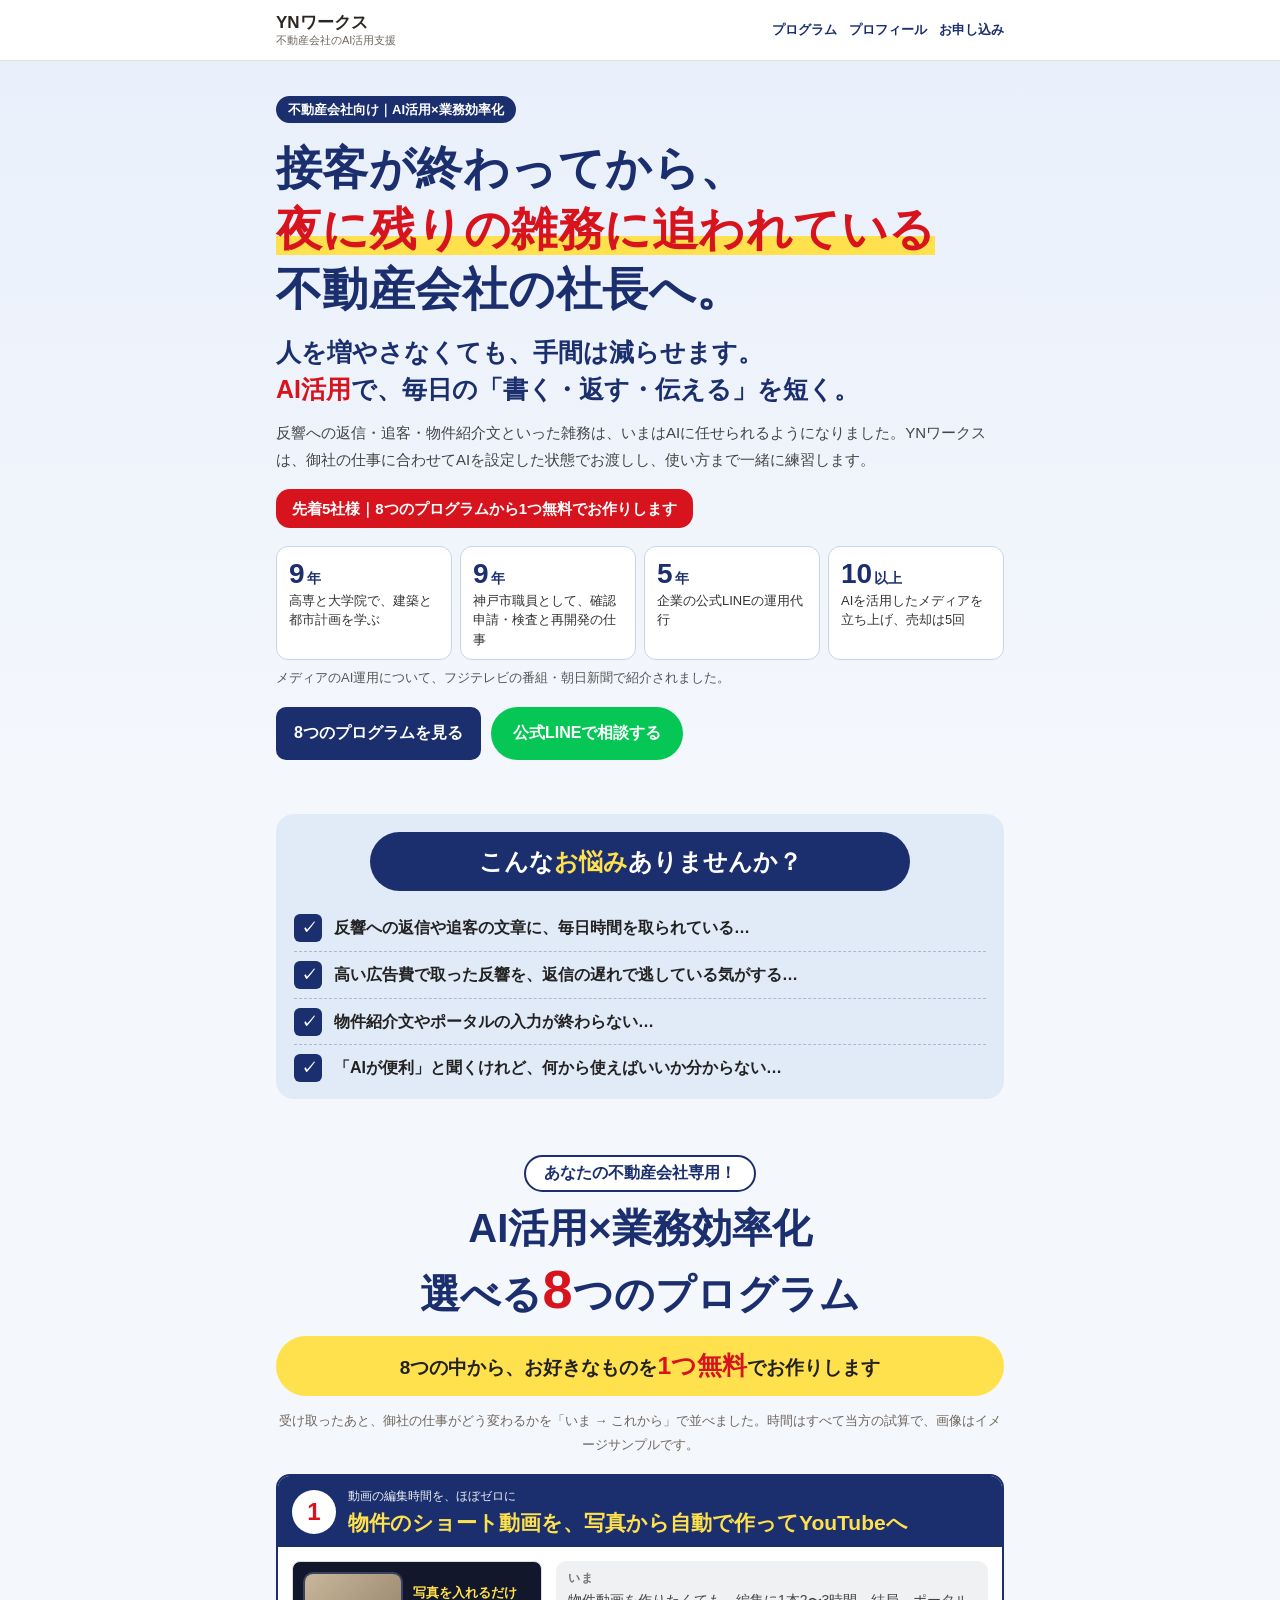
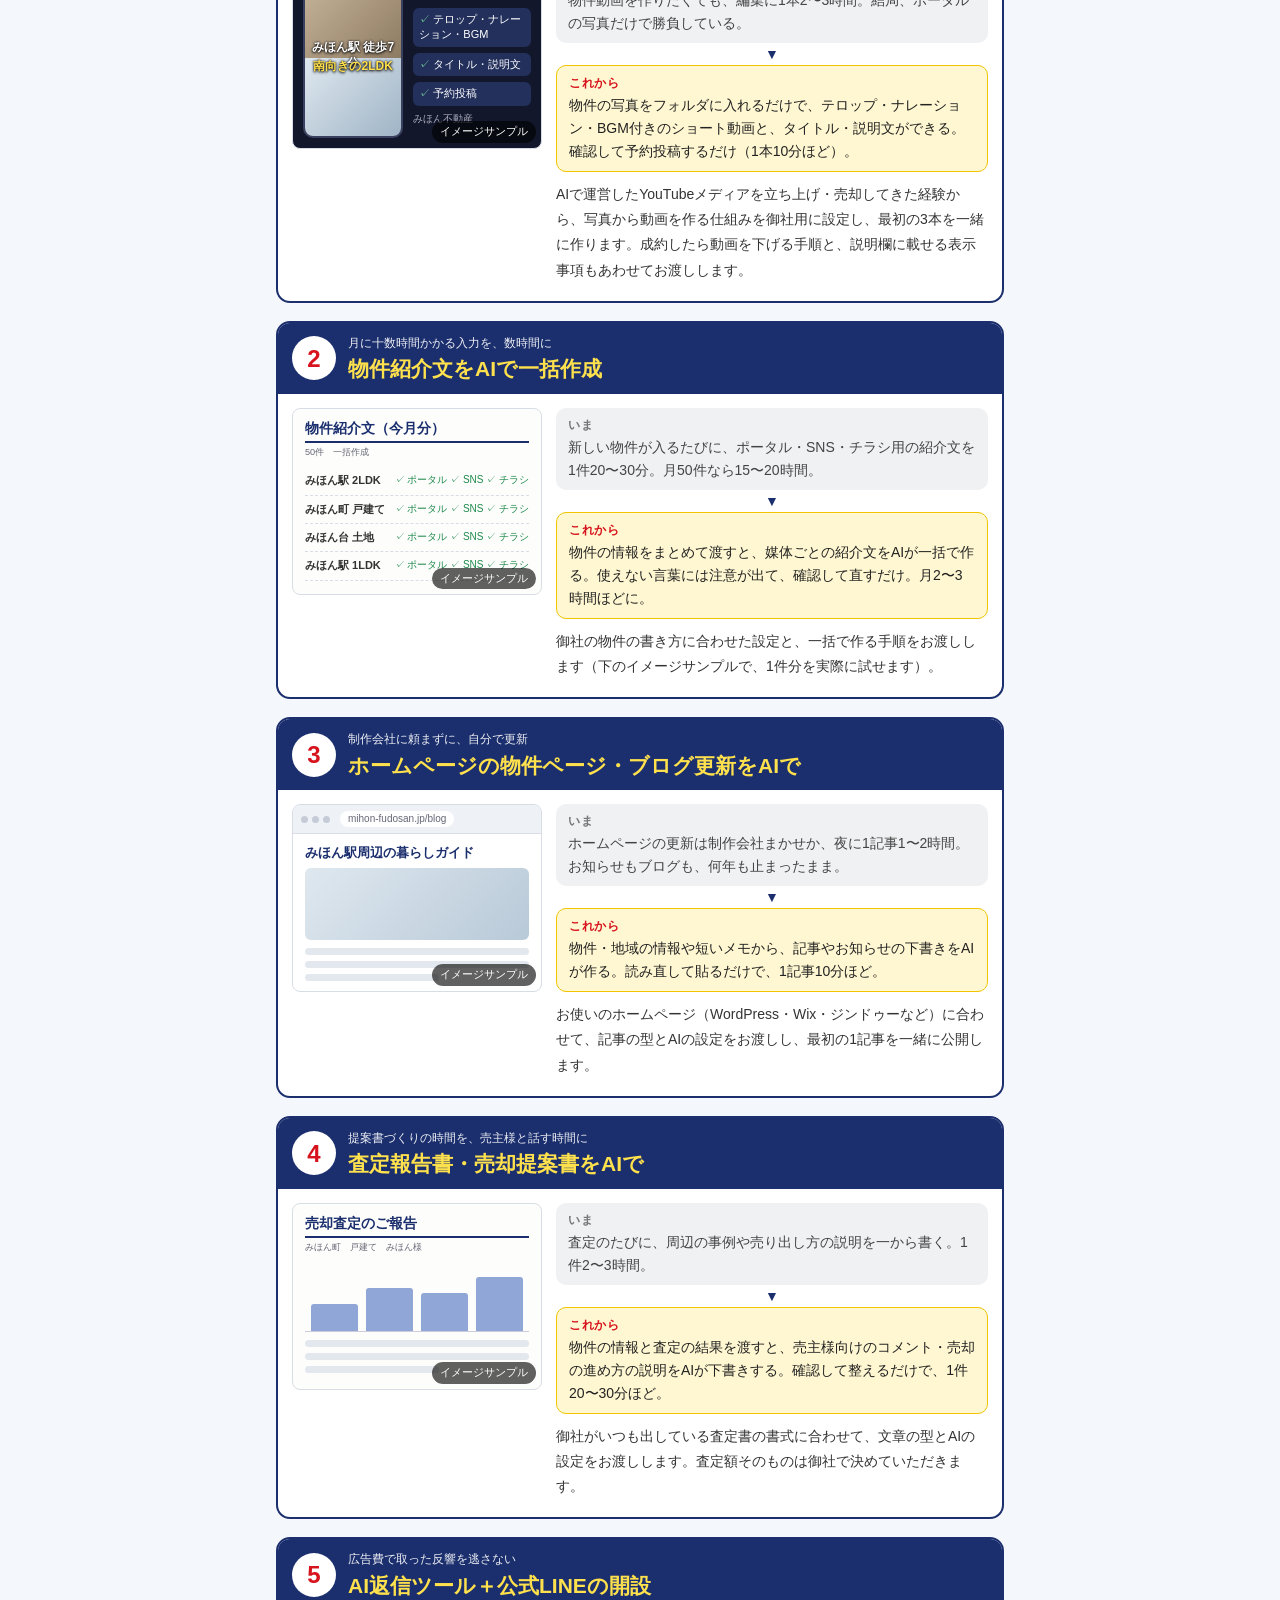
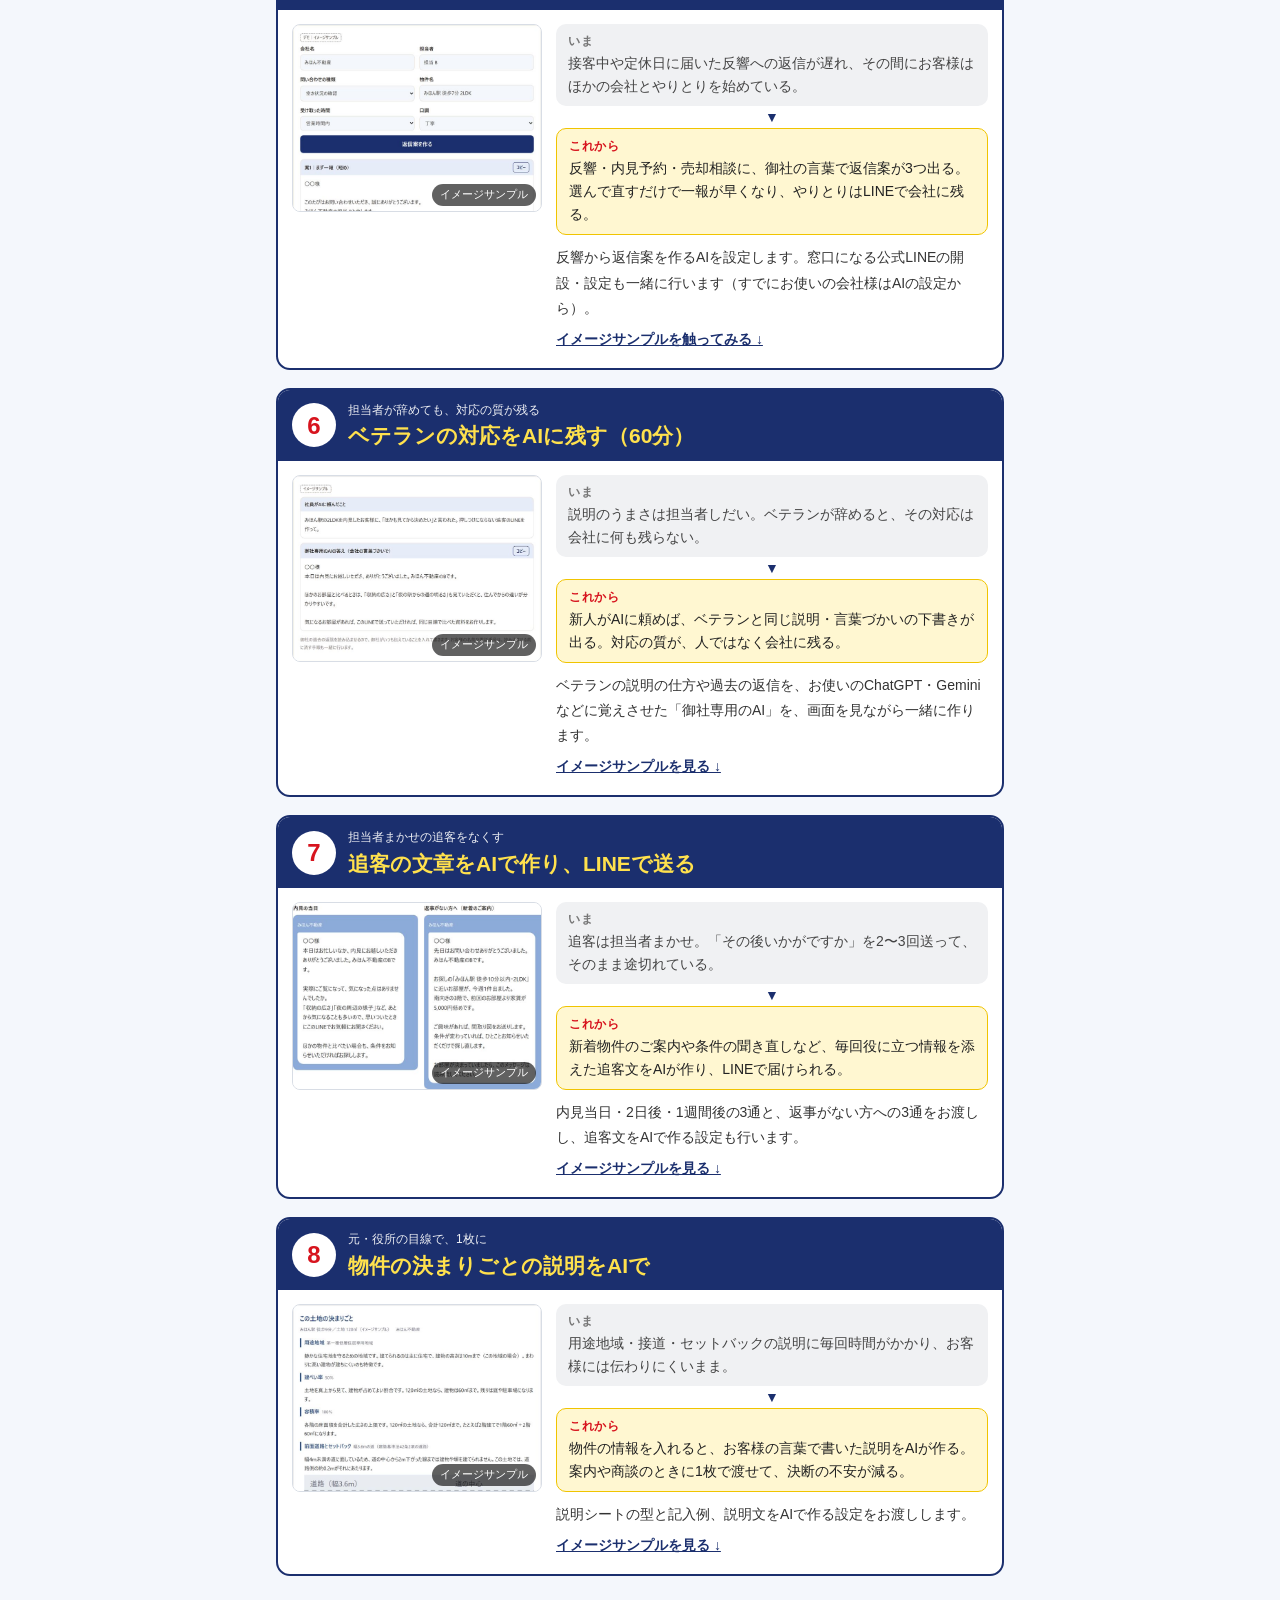
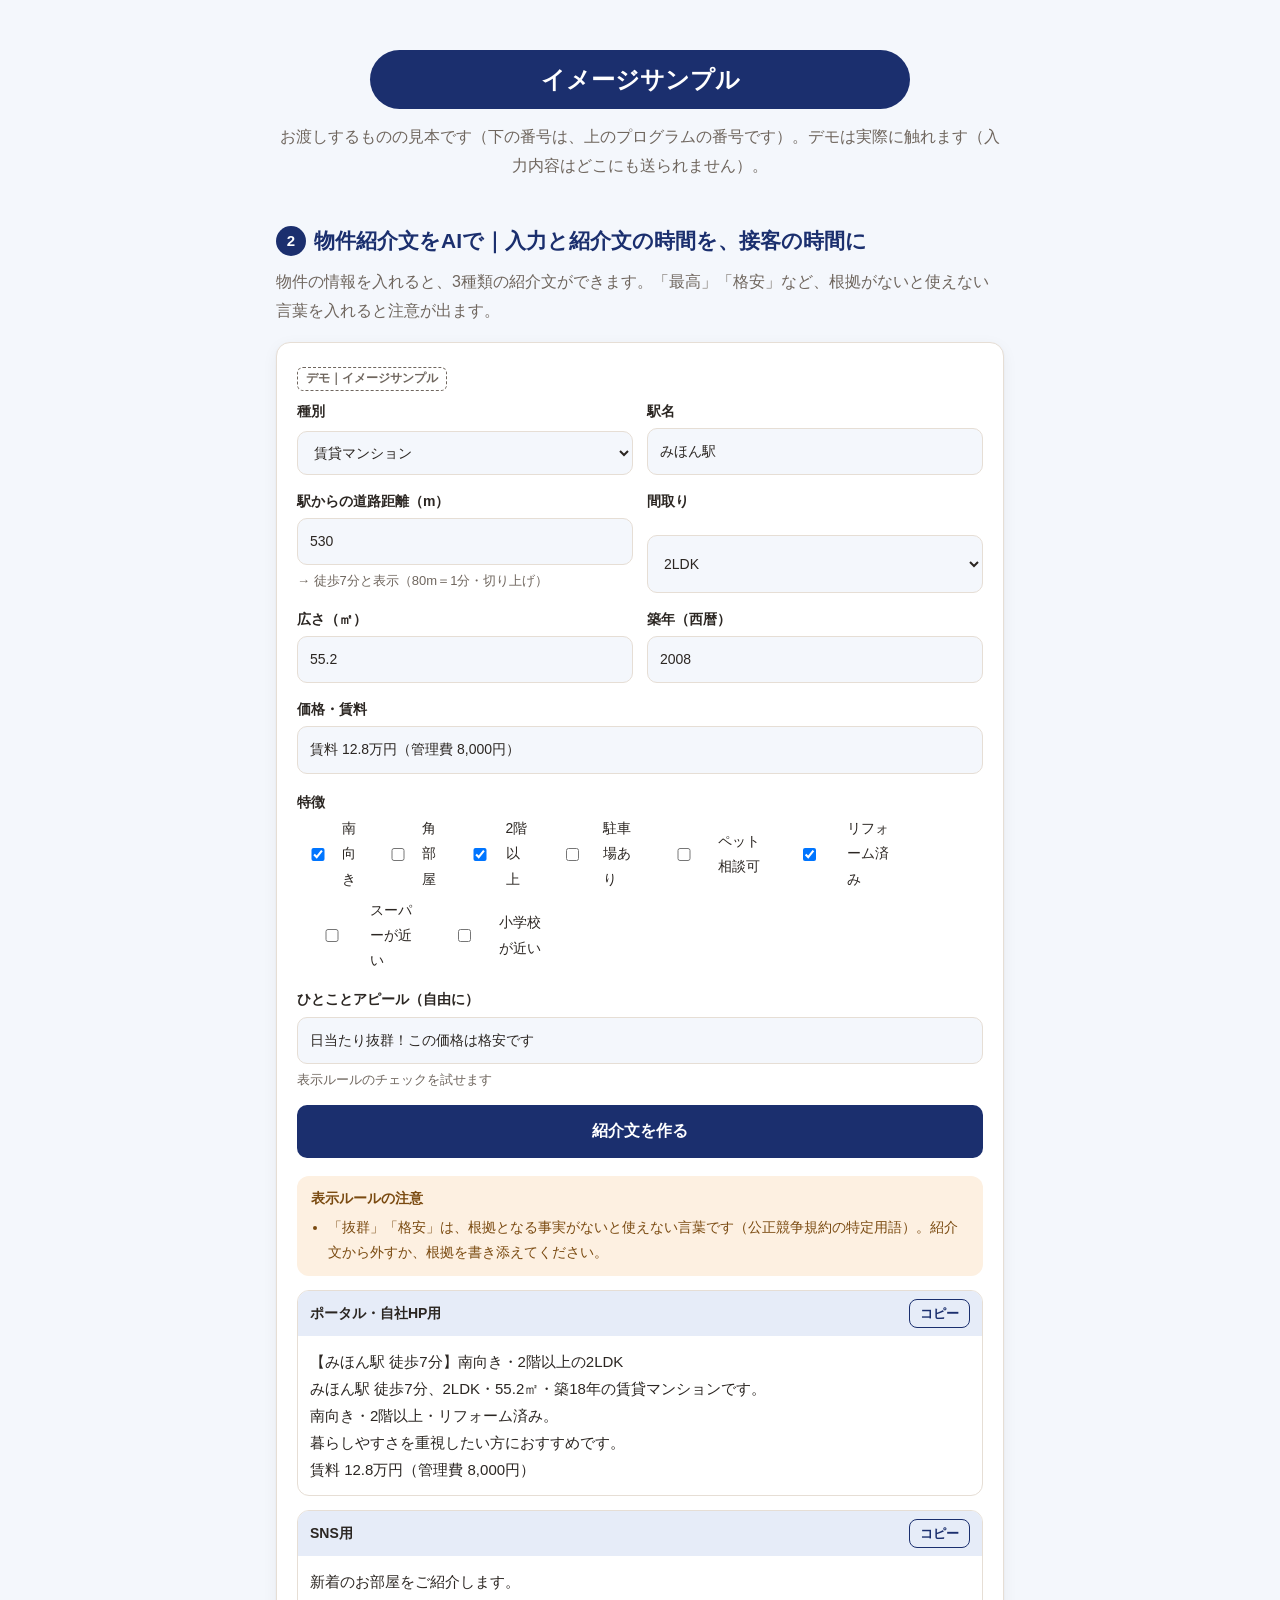
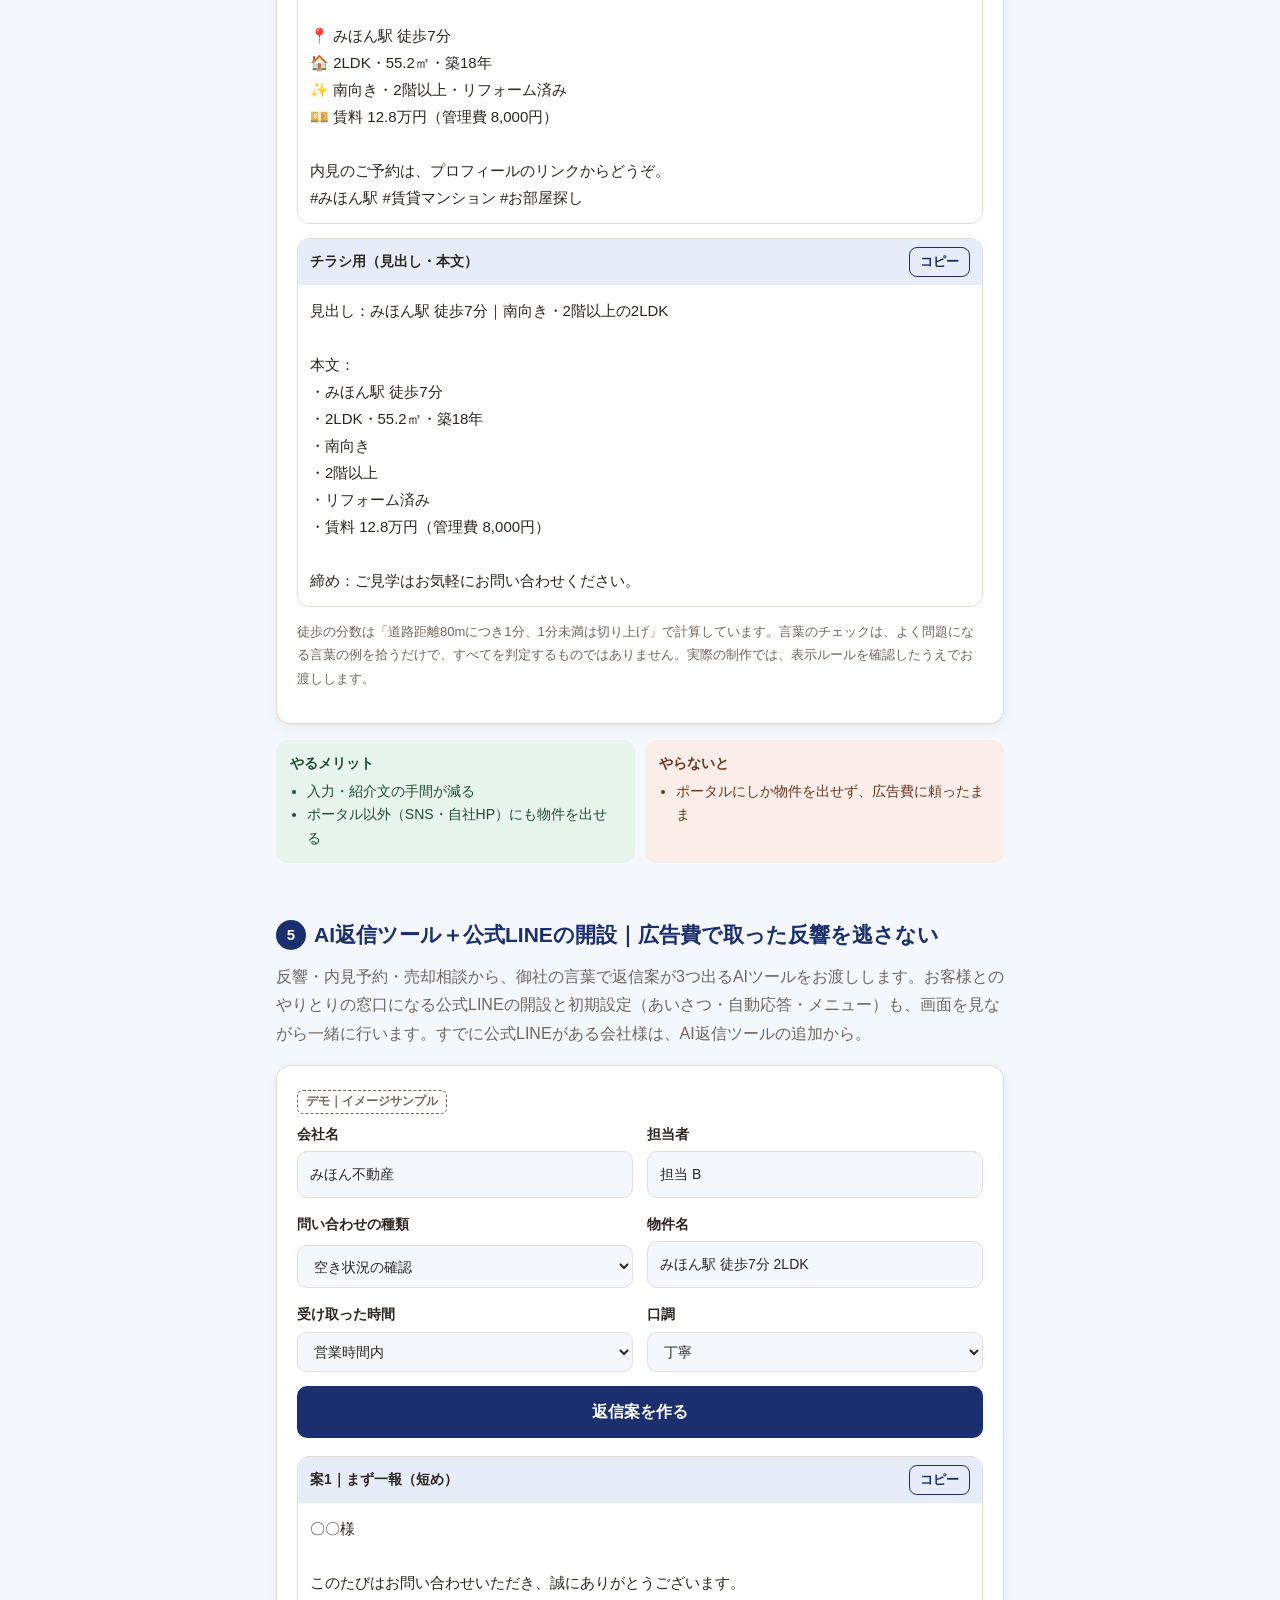
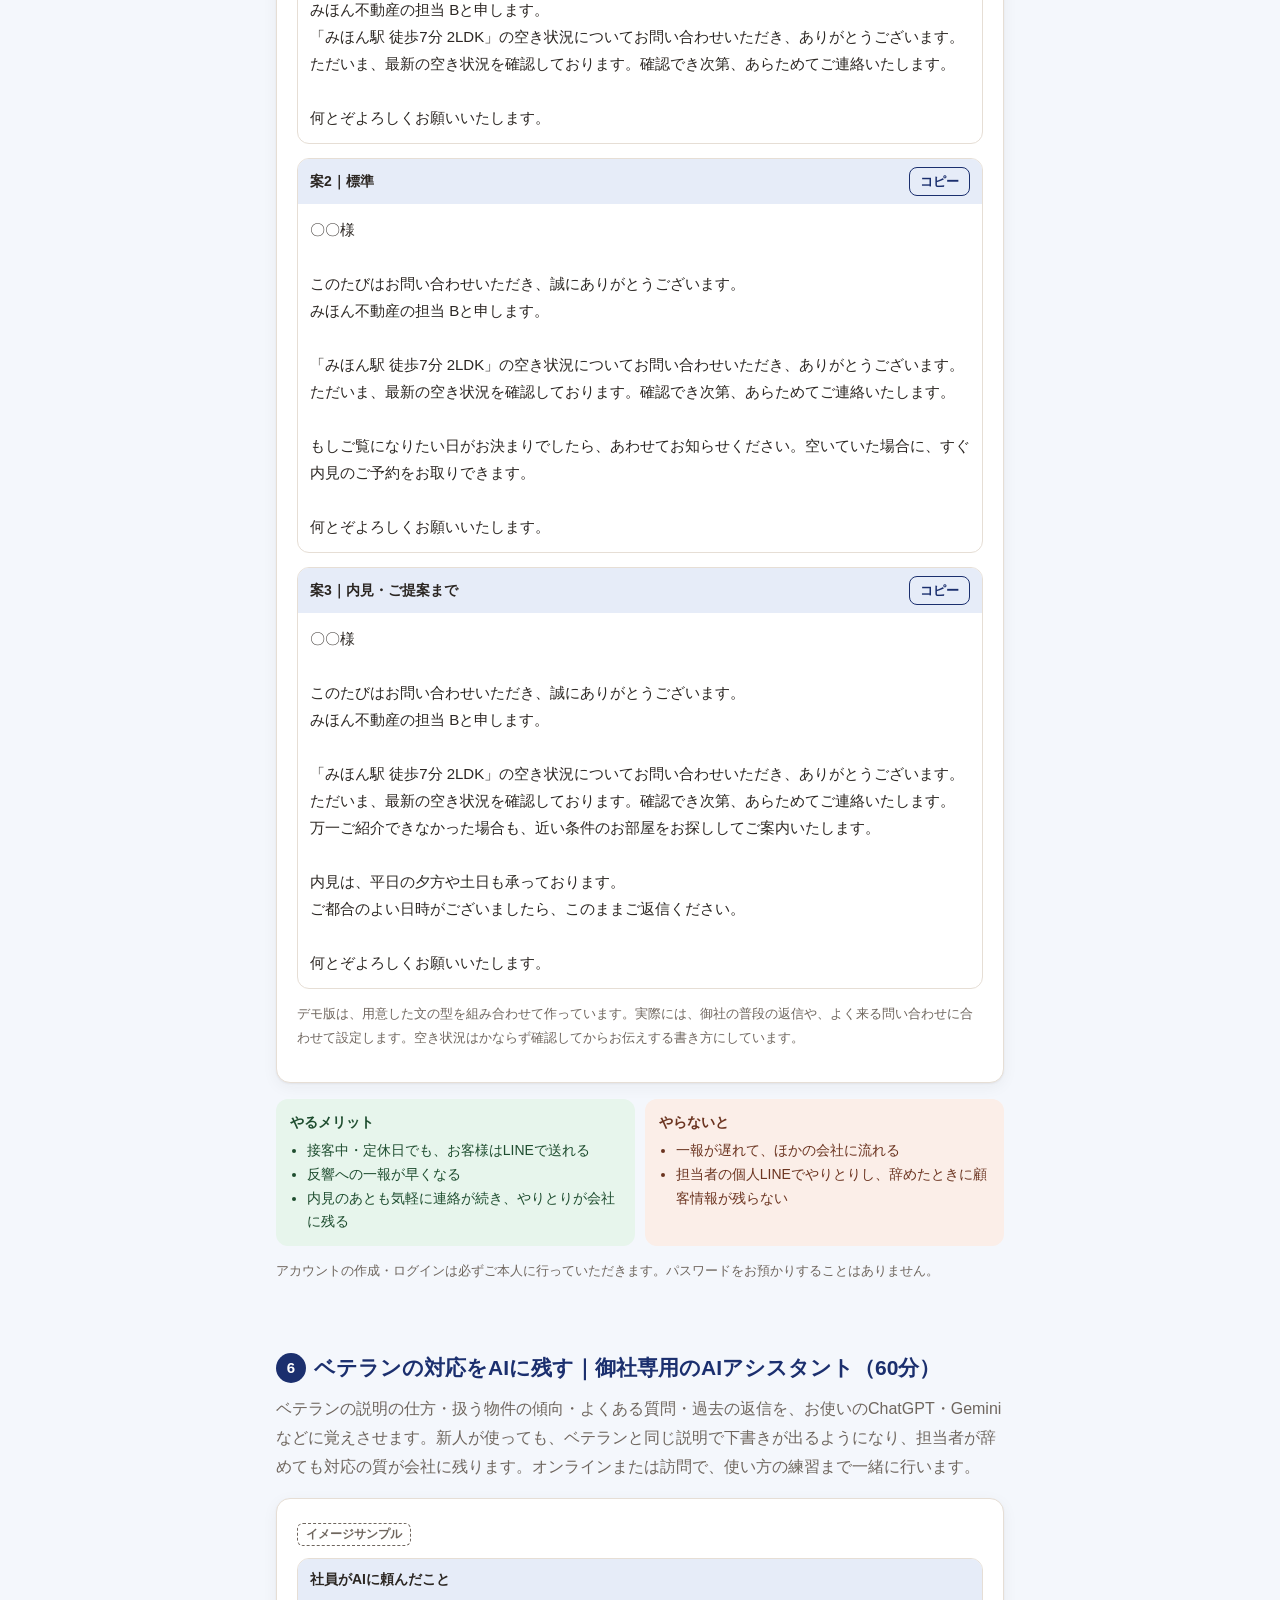
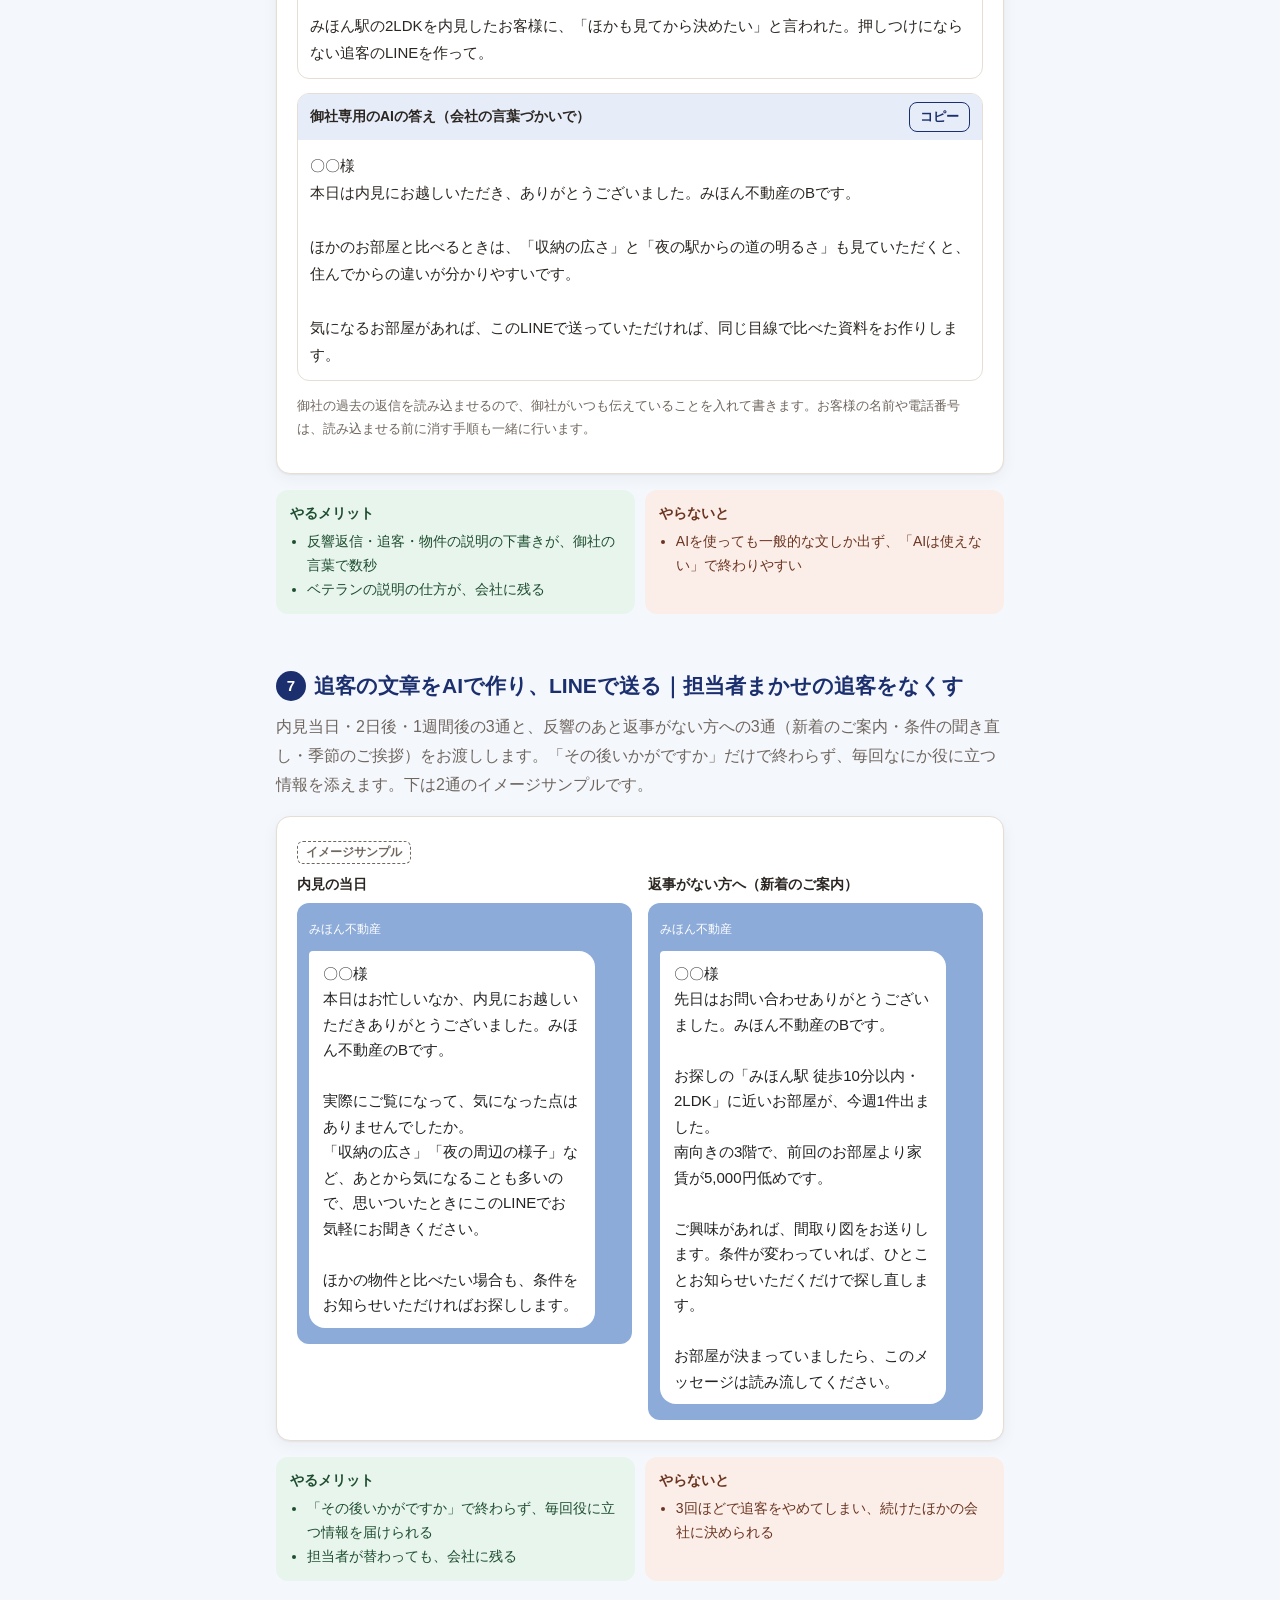
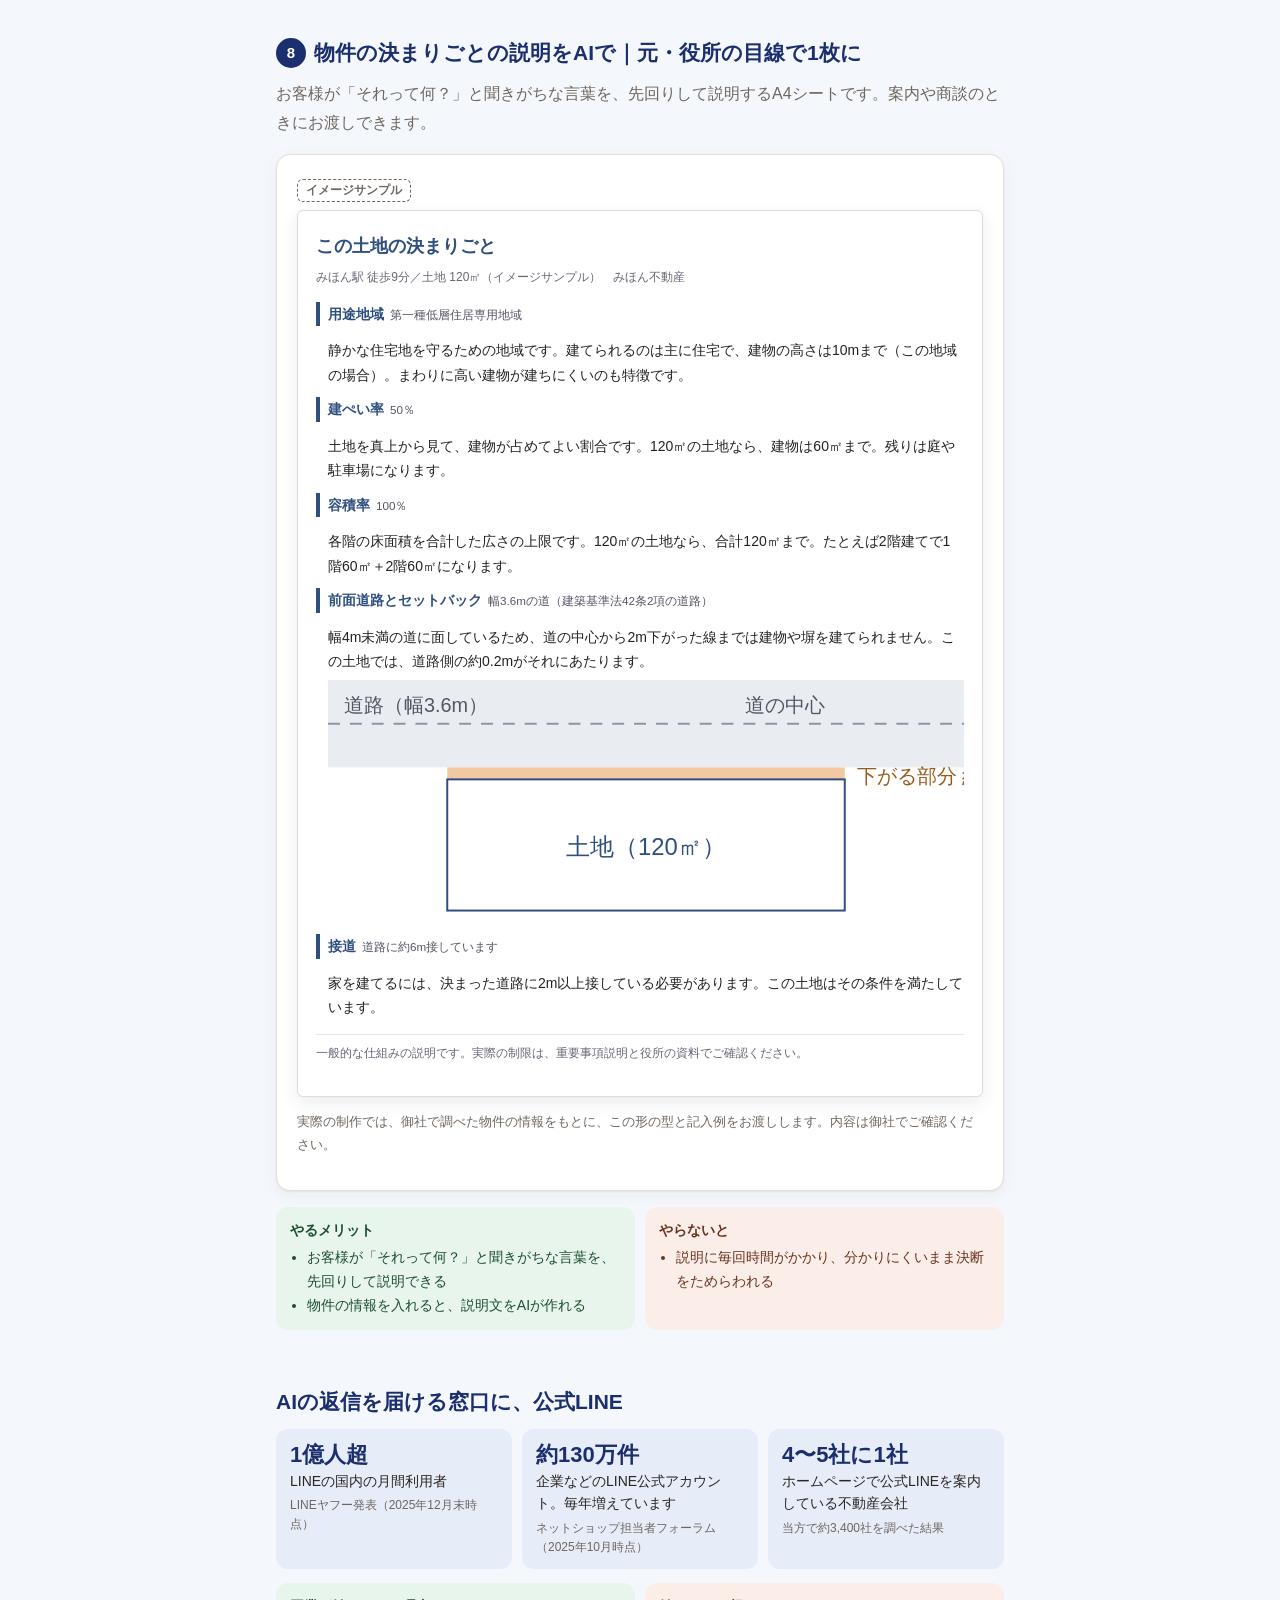
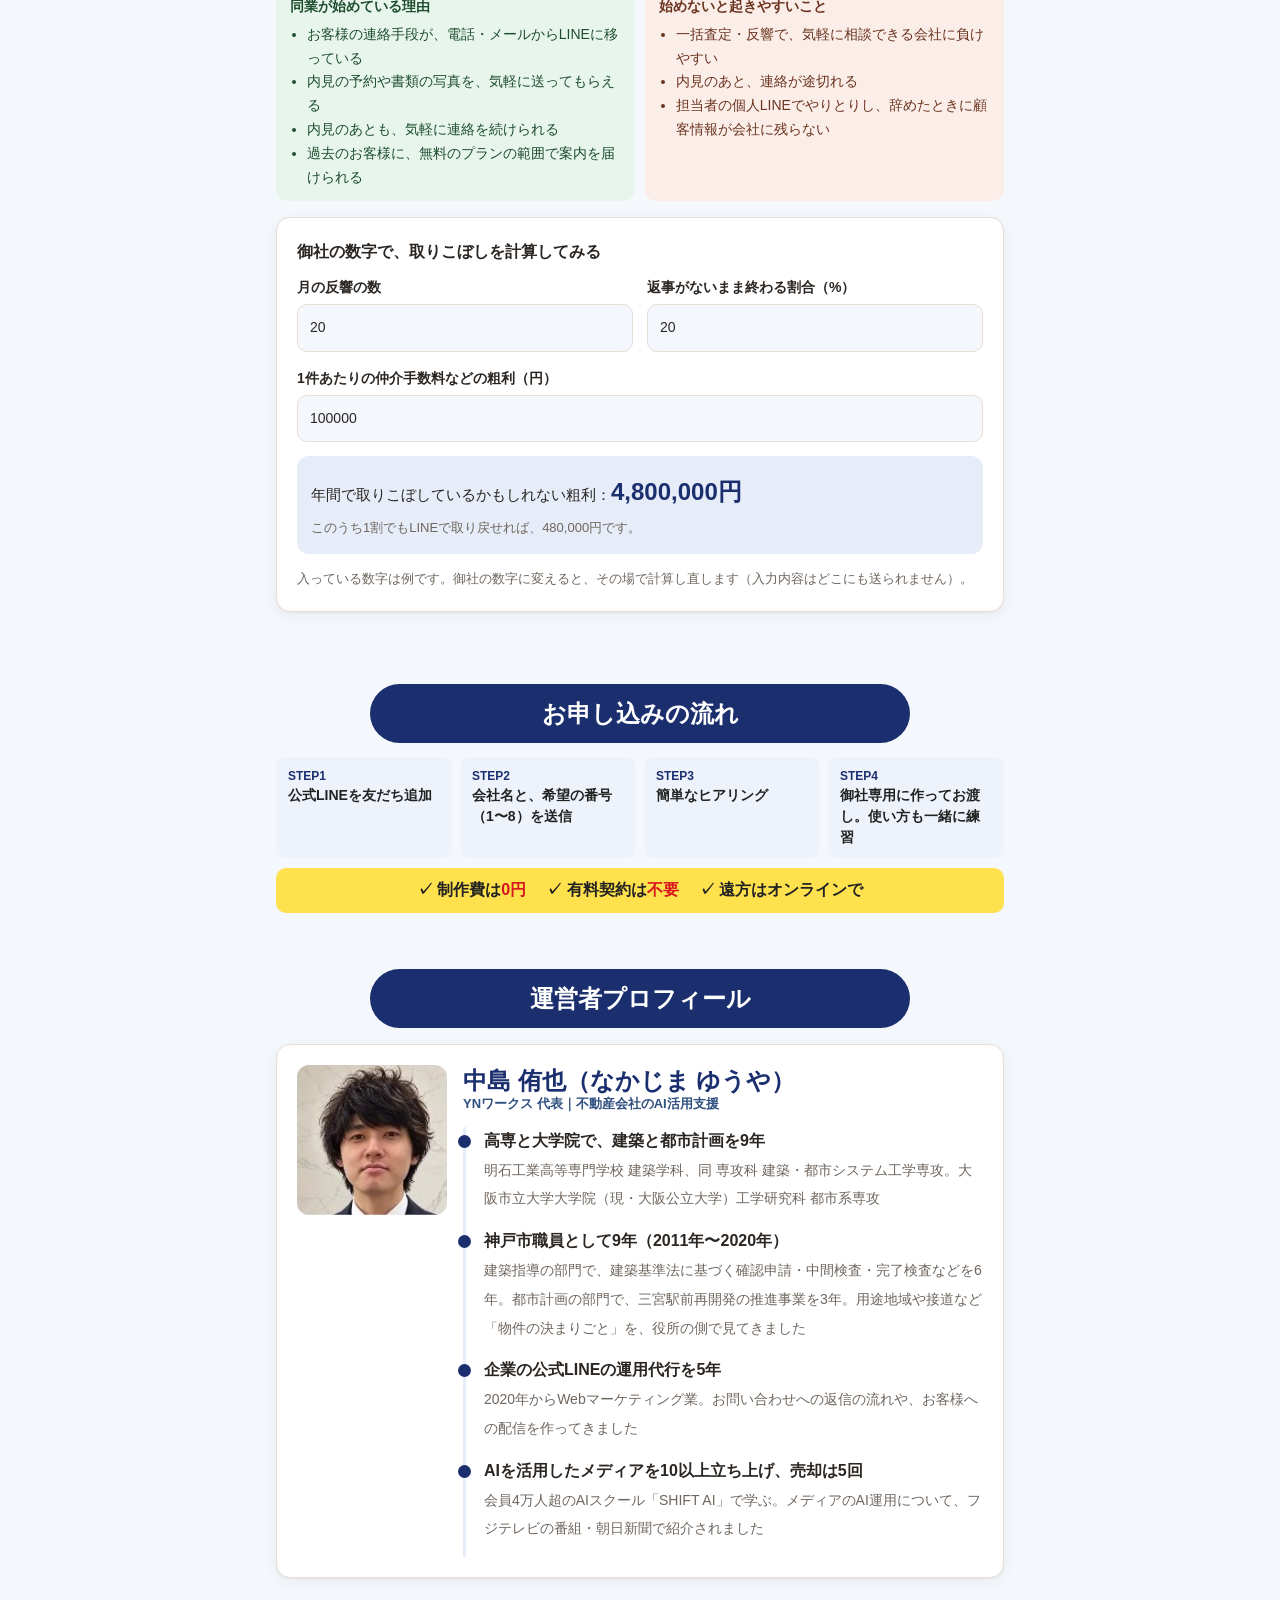
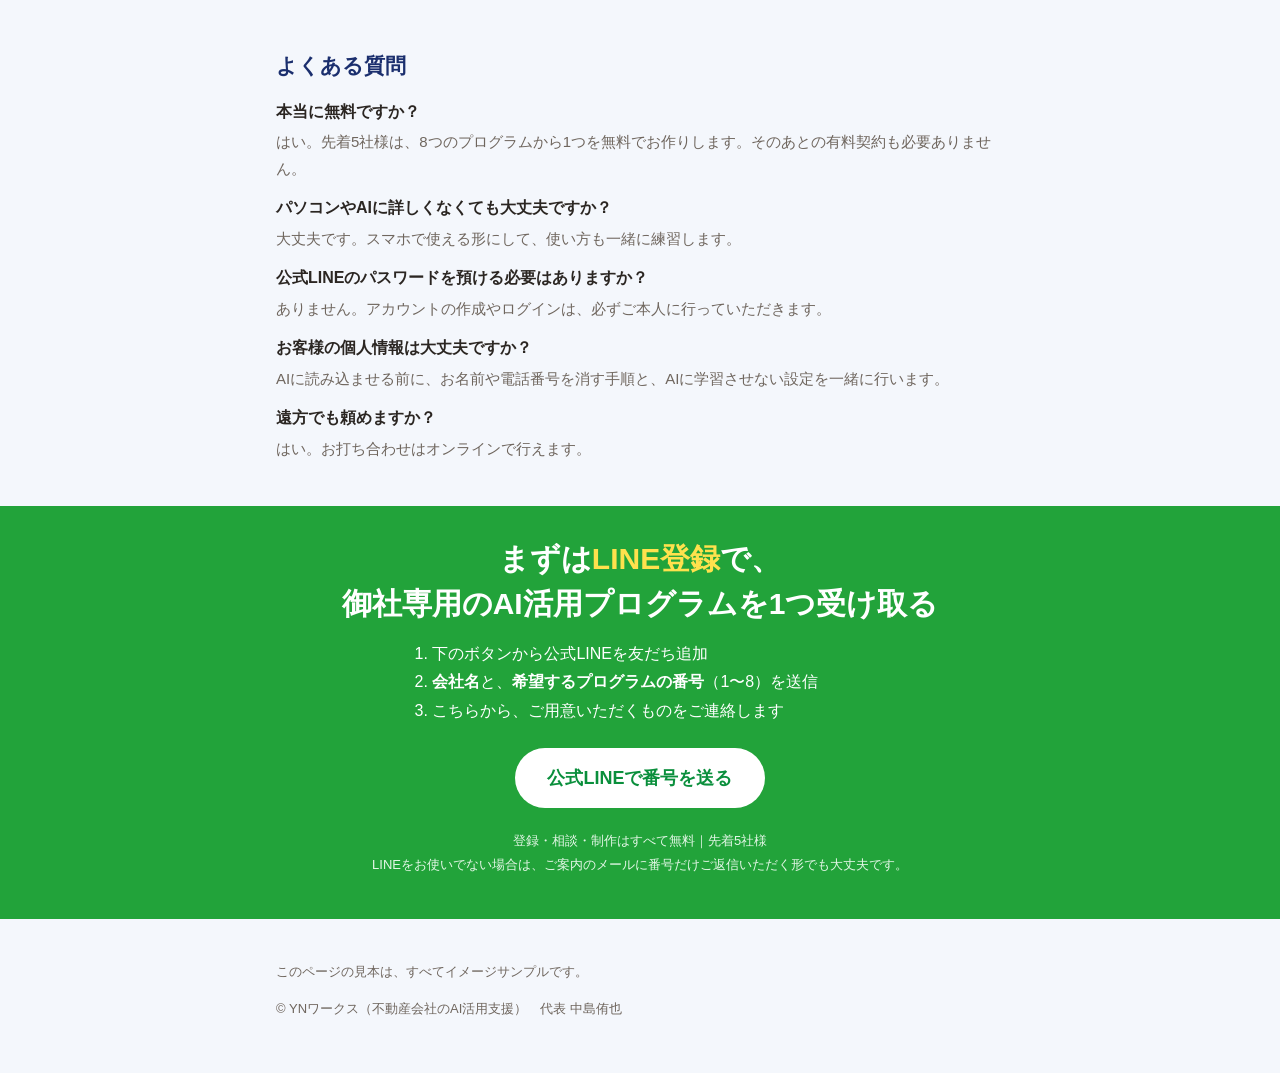
==== commit 21a0e56f: "Add files via upload" ====
--- a/fudosan.html
+++ b/fudosan.html
@@ -1,489 +1,533 @@
-<!doctype html>
-<html lang="ja" data-theme="light">
-<head>
-<meta charset="utf-8">
-<meta name="viewport" content="width=device-width, initial-scale=1">
-<title>不動産会社のAI活用｜YNワークス</title>
-<meta name="description" content="接客が終わってから、夜に残りの雑務に追われている不動産会社の社長へ。反響への返信・追客・物件紹介文を、AI活用で短くします。選べる5つのプログラムから1つを無料でお作りします（先着5社）。">
-<link rel="stylesheet" href="style.css">
-</head>
-<body class="theme-fudosan lp">
-
-<header class="site">
-  <div class="wrap">
-    <a class="brand" href="fudosan.html"><b>YNワークス</b><small>不動産会社のAI活用支援</small></a>
-    <nav><a href="#menu">プログラム</a><a href="#about">プロフィール</a><a href="#contact">お申し込み</a></nav>
-  </div>
-</header>
-
-<div class="hero-lp">
-  <div class="wrap">
-    <span class="eyebrow">不動産会社向け｜AI活用×業務効率化</span>
-    <h1>接客が終わってから、<br><em>夜に残りの雑務に追われている</em><br>不動産会社の社長へ。</h1>
-    <p class="sub">人を増やさなくても、手間は減らせます。<br><em>AI活用</em>で、毎日の「書く・返す・伝える」を短く。</p>
-    <p class="intro">反響への返信・追客・物件紹介文といった雑務は、いまはAIに任せられるようになりました。YNワークスは、御社の仕事に合わせてAIを設定した状態でお渡しし、使い方まで一緒に練習します。</p>
-    <span class="offer">先着5社様｜5つのプログラムから1つ無料でお作りします</span>
-    <ul class="stats">
-      <li><strong>9<small>年</small></strong>高専と大学院で、建築と都市計画を学ぶ</li>
-      <li><strong>9<small>年</small></strong>神戸市職員として、確認申請・検査と再開発の仕事</li>
-      <li><strong>5<small>年</small></strong>企業の公式LINEの運用代行</li>
-      <li><strong>10<small>以上</small></strong>AIを活用したメディアを立ち上げ、売却は5回</li>
-    </ul>
-    <p class="media-note">メディアのAI運用について、フジテレビの番組・朝日新聞で紹介されました。</p>
-    <div class="hero-btns">
-      <a class="btn" href="#menu">5つのプログラムを見る</a>
-      <a class="btn-line" href="https://lin.ee/y8I2jqT" target="_blank" rel="noopener">公式LINEで相談する</a>
-    </div>
-  </div>
-</div>
-
-<section>
-  <div class="wrap">
-    <div class="pains-lp">
-      <span class="pill-title">こんな<em>お悩み</em>ありませんか？</span>
-      <ul>
-        <li>反響への返信や追客の文章に、毎日時間を取られている…</li>
-        <li>高い広告費で取った反響を、返信の遅れで逃している気がする…</li>
-        <li>物件紹介文やポータルの入力が終わらない…</li>
-        <li>「AIが便利」と聞くけれど、何から使えばいいか分からない…</li>
-      </ul>
-    </div>
-  </div>
-</section>
-
-<section id="menu">
-  <div class="wrap">
-    <div class="prog-head">
-      <span class="tag">あなたの不動産会社専用！</span>
-      <h2 class="big">AI活用×業務効率化<br>選べる<em>5</em>つのプログラム</h2>
-      <p class="yellow-band">5つの中から、お好きなものを<em>1つ無料</em>でお作りします</p>
-      <p class="note">受け取ったあと、御社の仕事がどう変わるかを「いま → これから」で並べました。画像はイメージサンプルです。</p>
-    </div>
-
-    <article class="prog">
-      <header><span class="n">1</span><div><small>広告費で取った反響を逃さない</small><b>AI返信ツール＋公式LINEの開設</b></div></header>
-      <div class="body">
-        <figure><a href="#s1"><img src="g-f1-ai-reply.jpg" alt="反響への返信ツールのイメージサンプル" loading="lazy"></a><figcaption>イメージサンプル</figcaption></figure>
-        <div>
-          <div class="ba">
-            <div class="before"><b>いま</b>接客中や定休日に届いた反響への返信が遅れ、その間にお客様はほかの会社とやりとりを始めている。</div>
-            <div class="arrow">▼</div>
-            <div class="after"><b>これから</b>反響・内見予約・売却相談に、御社の言葉で返信案が3つ出る。選んで直すだけで一報が早くなり、やりとりはLINEで会社に残る。</div>
-          </div>
-          <p class="desc">反響から返信案を作るAIを設定します。窓口になる公式LINEの開設・設定も一緒に行います（すでにお使いの会社様はAIの設定から）。</p>
-          <a class="more" href="#s1">イメージサンプルを触ってみる ↓</a>
-        </div>
-      </div>
-    </article>
-
-    <article class="prog">
-      <header><span class="n">2</span><div><small>担当者が辞めても、対応の質が残る</small><b>ベテランの対応をAIに残す（60分）</b></div></header>
-      <div class="body">
-        <figure><a href="#s2"><img src="g-f2-assistant.jpg" alt="御社専用AIアシスタントのイメージサンプル" loading="lazy"></a><figcaption>イメージサンプル</figcaption></figure>
-        <div>
-          <div class="ba">
-            <div class="before"><b>いま</b>説明のうまさは担当者しだい。ベテランが辞めると、その対応は会社に何も残らない。</div>
-            <div class="arrow">▼</div>
-            <div class="after"><b>これから</b>新人がAIに頼めば、ベテランと同じ説明・言葉づかいの下書きが出る。対応の質が、人ではなく会社に残る。</div>
-          </div>
-          <p class="desc">ベテランの説明の仕方や過去の返信を、お使いのChatGPT・Geminiなどに覚えさせた「御社専用のAI」を、画面を見ながら一緒に作ります。</p>
-          <a class="more" href="#s2">イメージサンプルを見る ↓</a>
-        </div>
-      </div>
-    </article>
-
-    <article class="prog">
-      <header><span class="n">3</span><div><small>担当者まかせの追客をなくす</small><b>追客の文章をAIで作り、LINEで送る</b></div></header>
-      <div class="body">
-        <figure><a href="#s3"><img src="g-f3-tsuikyaku.jpg" alt="LINEの追客文のイメージサンプル" loading="lazy"></a><figcaption>イメージサンプル</figcaption></figure>
-        <div>
-          <div class="ba">
-            <div class="before"><b>いま</b>追客は担当者まかせ。「その後いかがですか」を2〜3回送って、そのまま途切れている。</div>
-            <div class="arrow">▼</div>
-            <div class="after"><b>これから</b>新着物件のご案内や条件の聞き直しなど、毎回役に立つ情報を添えた追客文をAIが作り、LINEで届けられる。</div>
-          </div>
-          <p class="desc">内見当日・2日後・1週間後の3通と、返事がない方への3通をお渡しし、追客文をAIで作る設定も行います。</p>
-          <a class="more" href="#s3">イメージサンプルを見る ↓</a>
-        </div>
-      </div>
-    </article>
-
-    <article class="prog">
-      <header><span class="n">4</span><div><small>入力と紹介文の時間を、接客の時間に</small><b>物件紹介文をAIで</b></div></header>
-      <div class="body">
-        <figure><a href="#s4"><img src="g-f4-bukken.jpg" alt="物件紹介文を作るイメージサンプル" loading="lazy"></a><figcaption>イメージサンプル</figcaption></figure>
-        <div>
-          <div class="ba">
-            <div class="before"><b>いま</b>物件ごとに紹介文を考え、ポータルに入力するだけで1日が終わる。</div>
-            <div class="arrow">▼</div>
-            <div class="after"><b>これから</b>物件の情報を入れると、ポータル・SNS・チラシ用の紹介文をAIが作る。使えない言葉には注意が出るので、確認して直すだけ。</div>
-          </div>
-          <p class="desc">御社の物件の書き方に合わせた設定と、紹介文の型をお渡しします。</p>
-          <a class="more" href="#s4">イメージサンプルを触ってみる ↓</a>
-        </div>
-      </div>
-    </article>
-
-    <article class="prog">
-      <header><span class="n">5</span><div><small>元・役所の目線で、1枚に</small><b>物件の決まりごとの説明をAIで</b></div></header>
-      <div class="body">
-        <figure><a href="#s5"><img src="g-f5-kimarigoto.jpg" alt="物件の決まりごと説明シートのイメージサンプル" loading="lazy"></a><figcaption>イメージサンプル</figcaption></figure>
-        <div>
-          <div class="ba">
-            <div class="before"><b>いま</b>用途地域・接道・セットバックの説明に毎回時間がかかり、お客様には伝わりにくいまま。</div>
-            <div class="arrow">▼</div>
-            <div class="after"><b>これから</b>物件の情報を入れると、お客様の言葉で書いた説明をAIが作る。案内や商談のときに1枚で渡せて、決断の不安が減る。</div>
-          </div>
-          <p class="desc">説明シートの型と記入例、説明文をAIで作る設定をお渡しします。</p>
-          <a class="more" href="#s5">イメージサンプルを見る ↓</a>
-        </div>
-      </div>
-    </article>
-  </div>
-</section>
-
-<section id="samples" style="padding-bottom:0">
-  <div class="wrap">
-    <span class="pill-title">イメージサンプル</span>
-    <p class="lead" style="text-align:center">お渡しするものの見本です。デモは実際に触れます（入力内容はどこにも送られません）。</p>
-  </div>
-</section>
-
-<!-- 1. 反響への返信 -->
-<section id="s1">
-  <div class="wrap">
-    <h2><span class="num">1</span>AI返信ツール＋公式LINEの開設｜広告費で取った反響を逃さない</h2>
-    <p class="lead">反響・内見予約・売却相談から、御社の言葉で返信案が3つ出るAIツールをお渡しします。お客様とのやりとりの窓口になる公式LINEの開設と初期設定（あいさつ・自動応答・メニュー）も、画面を見ながら一緒に行います。すでに公式LINEがある会社様は、AI返信ツールの追加から。</p>
-    <div class="card">
-      <span class="sample-badge">デモ｜イメージサンプル</span>
-      <form class="form" id="replyForm">
-        <div class="row">
-          <label>会社名<input id="rp-company" value="みほん不動産"></label>
-          <label>担当者<input id="rp-staff" value="担当 B"></label>
-        </div>
-        <div class="row">
-          <label>問い合わせの種類
-            <select id="rp-type">
-              <option value="vacancy">空き状況の確認</option>
-              <option value="viewing">内見の希望</option>
-              <option value="consult">条件の相談（ほかの物件も知りたい）</option>
-              <option value="document">資料の請求</option>
-              <option value="sell">売却の査定依頼</option>
-            </select>
-          </label>
-          <label>物件名<input id="rp-property" value="みほん駅 徒歩7分 2LDK"></label>
-        </div>
-        <div class="row">
-          <label>受け取った時間
-            <select id="rp-time">
-              <option value="open">営業時間内</option>
-              <option value="closed">営業時間外・定休日</option>
-            </select>
-          </label>
-          <label>口調
-            <select id="rp-tone">
-              <option value="polite">丁寧</option>
-              <option value="soft">やわらかめ</option>
-            </select>
-          </label>
-        </div>
-        <button class="primary" type="submit">返信案を作る</button>
-      </form>
-      <div class="output" id="replyOut"></div>
-      <p class="note">デモ版は、用意した文の型を組み合わせて作っています。実際には、御社の普段の返信や、よく来る問い合わせに合わせて設定します。空き状況はかならず確認してからお伝えする書き方にしています。</p>
-    </div>
-    <div class="merit">
-      <div class="plus"><b>やるメリット</b><ul><li>接客中・定休日でも、お客様はLINEで送れる</li><li>反響への一報が早くなる</li><li>内見のあとも気軽に連絡が続き、やりとりが会社に残る</li></ul></div>
-      <div class="minus"><b>やらないと</b><ul><li>一報が遅れて、ほかの会社に流れる</li><li>担当者の個人LINEでやりとりし、辞めたときに顧客情報が残らない</li></ul></div>
-    </div>
-    <p class="note">アカウントの作成・ログインは必ずご本人に行っていただきます。パスワードをお預かりすることはありません。</p>
-  </div>
-</section>
-
-<!-- 2. AIアシスタント -->
-<section id="s2">
-  <div class="wrap">
-    <h2><span class="num">2</span>ベテランの対応をAIに残す｜御社専用のAIアシスタント（60分）</h2>
-    <p class="lead">ベテランの説明の仕方・扱う物件の傾向・よくある質問・過去の返信を、お使いのChatGPT・Geminiなどに覚えさせます。新人が使っても、ベテランと同じ説明で下書きが出るようになり、担当者が辞めても対応の質が会社に残ります。オンラインまたは訪問で、使い方の練習まで一緒に行います。</p>
-    <div class="card">
-      <span class="sample-badge">イメージサンプル</span>
-      <div class="output" style="margin-top:4px">
-        <div class="out-item">
-          <header>社員がAIに頼んだこと</header>
-<pre>みほん駅の2LDKを内見したお客様に、「ほかも見てから決めたい」と言われた。押しつけにならない追客のLINEを作って。</pre>
-        </div>
-        <div class="out-item">
-          <header>御社専用のAIの答え（会社の言葉づかいで）<button class="copy" type="button">コピー</button></header>
-<pre>〇〇様
-本日は内見にお越しいただき、ありがとうございました。みほん不動産のBです。
-
-ほかのお部屋と比べるときは、「収納の広さ」と「夜の駅からの道の明るさ」も見ていただくと、住んでからの違いが分かりやすいです。
-
-気になるお部屋があれば、このLINEで送っていただければ、同じ目線で比べた資料をお作りします。</pre>
-        </div>
-      </div>
-      <p class="note">御社の過去の返信を読み込ませるので、御社がいつも伝えていることを入れて書きます。お客様の名前や電話番号は、読み込ませる前に消す手順も一緒に行います。</p>
-    </div>
-    <div class="merit">
-      <div class="plus"><b>やるメリット</b><ul><li>反響返信・追客・物件の説明の下書きが、御社の言葉で数秒</li><li>ベテランの説明の仕方が、会社に残る</li></ul></div>
-      <div class="minus"><b>やらないと</b><ul><li>AIを使っても一般的な文しか出ず、「AIは使えない」で終わりやすい</li></ul></div>
-    </div>
-  </div>
-</section>
-
-<!-- 3. フォロー・追客 -->
-<section id="s3">
-  <div class="wrap">
-    <h2><span class="num">3</span>追客の文章をAIで作り、LINEで送る｜担当者まかせの追客をなくす</h2>
-    <p class="lead">内見当日・2日後・1週間後の3通と、反響のあと返事がない方への3通（新着のご案内・条件の聞き直し・季節のご挨拶）をお渡しします。「その後いかがですか」だけで終わらず、毎回なにか役に立つ情報を添えます。下は2通のイメージサンプルです。</p>
-    <div class="card">
-      <span class="sample-badge">イメージサンプル</span>
-      <div class="print-row">
-        <div>
-          <p style="margin:0 0 6px;font-weight:700;font-size:14px">内見の当日</p>
-          <div class="chat">
-            <div class="from">みほん不動産</div>
-            <div class="bubble">〇〇様
-本日はお忙しいなか、内見にお越しいただきありがとうございました。みほん不動産のBです。
-
-実際にご覧になって、気になった点はありませんでしたか。
-「収納の広さ」「夜の周辺の様子」など、あとから気になることも多いので、思いついたときにこのLINEでお気軽にお聞きください。
-
-ほかの物件と比べたい場合も、条件をお知らせいただければお探しします。</div>
-          </div>
-        </div>
-        <div>
-          <p style="margin:0 0 6px;font-weight:700;font-size:14px">返事がない方へ（新着のご案内）</p>
-          <div class="chat">
-            <div class="from">みほん不動産</div>
-            <div class="bubble">〇〇様
-先日はお問い合わせありがとうございました。みほん不動産のBです。
-
-お探しの「みほん駅 徒歩10分以内・2LDK」に近いお部屋が、今週1件出ました。
-南向きの3階で、前回のお部屋より家賃が5,000円低めです。
-
-ご興味があれば、間取り図をお送りします。条件が変わっていれば、ひとことお知らせいただくだけで探し直します。
-
-お部屋が決まっていましたら、このメッセージは読み流してください。</div>
-          </div>
-        </div>
-      </div>
-    </div>
-    <div class="merit">
-      <div class="plus"><b>やるメリット</b><ul><li>「その後いかがですか」で終わらず、毎回役に立つ情報を届けられる</li><li>担当者が替わっても、会社に残る</li></ul></div>
-      <div class="minus"><b>やらないと</b><ul><li>3回ほどで追客をやめてしまい、続けたほかの会社に決められる</li></ul></div>
-    </div>
-  </div>
-</section>
-
-<!-- 4. 物件紹介文 -->
-<section id="s4">
-  <div class="wrap">
-    <h2><span class="num">4</span>物件紹介文をAIで｜入力と紹介文の時間を、接客の時間に</h2>
-    <p class="lead">物件の情報を入れると、3種類の紹介文ができます。「最高」「格安」など、根拠がないと使えない言葉を入れると注意が出ます。</p>
-    <div class="card">
-      <span class="sample-badge">デモ｜イメージサンプル</span>
-      <form class="form" id="propForm">
-        <div class="row">
-          <label>種別
-            <select id="pp-kind">
-              <option value="rent">賃貸マンション</option>
-              <option value="mansion">中古マンション</option>
-              <option value="house">中古戸建て</option>
-              <option value="land">土地</option>
-            </select>
-          </label>
-          <label>駅名<input id="pp-station" value="みほん駅"></label>
-        </div>
-        <div class="row">
-          <label>駅からの道路距離（m）<input id="pp-dist" type="number" min="0" value="530"><span class="hint" id="pp-walk"></span></label>
-          <label id="pp-layout-wrap">間取り
-            <select id="pp-layout">
-              <option>1K</option><option>1LDK</option><option selected>2LDK</option><option>3LDK</option><option>4LDK</option>
-            </select>
-          </label>
-        </div>
-        <div class="row">
-          <label>広さ（㎡）<input id="pp-area" type="number" min="0" step="0.01" value="55.2"></label>
-          <label id="pp-year-wrap">築年（西暦）<input id="pp-year" type="number" min="1950" max="2026" value="2008"></label>
-        </div>
-        <label>価格・賃料<input id="pp-price" value="賃料 12.8万円（管理費 8,000円）"></label>
-        <div>
-          <span style="font-size:14px;font-weight:700">特徴</span>
-          <div class="checks" id="pp-features">
-            <label><input type="checkbox" value="南向き" checked>南向き</label>
-            <label><input type="checkbox" value="角部屋">角部屋</label>
-            <label><input type="checkbox" value="2階以上" checked>2階以上</label>
-            <label><input type="checkbox" value="駐車場あり">駐車場あり</label>
-            <label><input type="checkbox" value="ペット相談可">ペット相談可</label>
-            <label><input type="checkbox" value="リフォーム済み" checked>リフォーム済み</label>
-            <label><input type="checkbox" value="スーパーが近い">スーパーが近い</label>
-            <label><input type="checkbox" value="小学校が近い">小学校が近い</label>
-          </div>
-        </div>
-        <label>ひとことアピール（自由に）<input id="pp-free" value="日当たり抜群！この価格は格安です"><span class="hint">表示ルールのチェックを試せます</span></label>
-        <button class="primary" type="submit">紹介文を作る</button>
-      </form>
-      <div class="output" id="propOut"></div>
-      <p class="note">徒歩の分数は「道路距離80mにつき1分、1分未満は切り上げ」で計算しています。言葉のチェックは、よく問題になる言葉の例を拾うだけで、すべてを判定するものではありません。実際の制作では、表示ルールを確認したうえでお渡しします。</p>
-    </div>
-    <div class="merit">
-      <div class="plus"><b>やるメリット</b><ul><li>入力・紹介文の手間が減る</li><li>ポータル以外（SNS・自社HP）にも物件を出せる</li></ul></div>
-      <div class="minus"><b>やらないと</b><ul><li>ポータルにしか物件を出せず、広告費に頼ったまま</li></ul></div>
-    </div>
-  </div>
-</section>
-
-<!-- 5. 決まりごと解説シート -->
-<section id="s5">
-  <div class="wrap">
-    <h2><span class="num">5</span>物件の決まりごとの説明をAIで｜元・役所の目線で1枚に</h2>
-    <p class="lead">お客様が「それって何？」と聞きがちな言葉を、先回りして説明するA4シートです。案内や商談のときにお渡しできます。</p>
-    <div class="card">
-      <span class="sample-badge">イメージサンプル</span>
-      <div class="sheet">
-        <h3>この土地の決まりごと</h3>
-        <p class="sub">みほん駅 徒歩9分／土地 120㎡（イメージサンプル）　みほん不動産</p>
-        <dl>
-          <dt>用途地域<small>第一種低層住居専用地域</small></dt>
-          <dd>静かな住宅地を守るための地域です。建てられるのは主に住宅で、建物の高さは10mまで（この地域の場合）。まわりに高い建物が建ちにくいのも特徴です。</dd>
-          <dt>建ぺい率<small>50％</small></dt>
-          <dd>土地を真上から見て、建物が占めてよい割合です。120㎡の土地なら、建物は60㎡まで。残りは庭や駐車場になります。</dd>
-          <dt>容積率<small>100％</small></dt>
-          <dd>各階の床面積を合計した広さの上限です。120㎡の土地なら、合計120㎡まで。たとえば2階建てで1階60㎡＋2階60㎡になります。</dd>
-          <dt>前面道路とセットバック<small>幅3.6mの道（建築基準法42条2項の道路）</small></dt>
-          <dd>
-            幅4m未満の道に面しているため、道の中心から2m下がった線までは建物や塀を建てられません。この土地では、道路側の約0.2mがそれにあたります。
-            <svg viewBox="0 0 320 120" role="img" aria-label="セットバックの図：道の中心から2m下がった線まで建物を建てられない">
-              <rect x="0" y="0" width="320" height="44" fill="#e9edf2"/>
-              <line x1="0" y1="22" x2="320" y2="22" stroke="#8a96a8" stroke-dasharray="6 5"/>
-              <text x="8" y="16" font-size="10" fill="#556">道路（幅3.6m）</text>
-              <text x="210" y="16" font-size="10" fill="#556">道の中心</text>
-              <rect x="60" y="44" width="200" height="6" fill="#f2c9a0"/>
-              <text x="266" y="52" font-size="10" fill="#9a5a1c">下がる部分 約0.2m</text>
-              <rect x="60" y="50" width="200" height="66" fill="#fff" stroke="#2f4f7f"/>
-              <text x="160" y="88" font-size="12" fill="#2f4f7f" text-anchor="middle">土地（120㎡）</text>
-            </svg>
-          </dd>
-          <dt>接道<small>道路に約6m接しています</small></dt>
-          <dd>家を建てるには、決まった道路に2m以上接している必要があります。この土地はその条件を満たしています。</dd>
-        </dl>
-        <p class="foot">一般的な仕組みの説明です。実際の制限は、重要事項説明と役所の資料でご確認ください。</p>
-      </div>
-      <p class="note">実際の制作では、御社で調べた物件の情報をもとに、この形の型と記入例をお渡しします。内容は御社でご確認ください。</p>
-    </div>
-    <div class="merit">
-      <div class="plus"><b>やるメリット</b><ul><li>お客様が「それって何？」と聞きがちな言葉を、先回りして説明できる</li><li>物件の情報を入れると、説明文をAIが作れる</li></ul></div>
-      <div class="minus"><b>やらないと</b><ul><li>説明に毎回時間がかかり、分かりにくいまま決断をためらわれる</li></ul></div>
-    </div>
-  </div>
-</section>
-
-<section id="line">
-  <div class="wrap">
-    <h2>AIの返信を届ける窓口に、公式LINE</h2>
-    <ul class="facts">
-      <li><strong>1億人超</strong>LINEの国内の月間利用者<small>LINEヤフー発表（2025年12月末時点）</small></li>
-      <li><strong>約130万件</strong>企業などのLINE公式アカウント。毎年増えています<small>ネットショップ担当者フォーラム（2025年10月時点）</small></li>
-      <li><strong>4〜5社に1社</strong>ホームページで公式LINEを案内している不動産会社<small>当方で約3,400社を調べた結果</small></li>
-    </ul>
-    <div class="merit">
-      <div class="plus"><b>同業が始めている理由</b><ul>
-        <li>お客様の連絡手段が、電話・メールからLINEに移っている</li>
-        <li>内見の予約や書類の写真を、気軽に送ってもらえる</li>
-        <li>内見のあとも、気軽に連絡を続けられる</li>
-        <li>過去のお客様に、無料のプランの範囲で案内を届けられる</li></ul></div>
-      <div class="minus"><b>始めないと起きやすいこと</b><ul>
-        <li>一括査定・反響で、気軽に相談できる会社に負けやすい</li>
-        <li>内見のあと、連絡が途切れる</li>
-        <li>担当者の個人LINEでやりとりし、辞めたときに顧客情報が会社に残らない</li></ul></div>
-    </div>
-    <div class="card">
-      <h3 style="margin:0 0 8px;font-size:16px">御社の数字で、取りこぼしを計算してみる</h3>
-      <form class="form" id="lossForm">
-        <div class="row">
-          <label>月の反響の数<input id="lc-count" type="number" min="0" value="20"></label>
-          <label>返事がないまま終わる割合（%）<input id="lc-rate" type="number" min="0" max="100" value="20"></label>
-        </div>
-        <label>1件あたりの仲介手数料などの粗利（円）<input id="lc-profit" type="number" min="0" step="10000" value="100000"></label>
-      </form>
-      <div class="calc-result" id="lossOut"></div>
-      <p class="note" style="margin-bottom:0">入っている数字は例です。御社の数字に変えると、その場で計算し直します（入力内容はどこにも送られません）。</p>
-    </div>
-  </div>
-</section>
-
-<section id="flow">
-  <div class="wrap">
-    <span class="pill-title">お申し込みの流れ</span>
-    <ol class="steps4">
-      <li><span>STEP1</span>公式LINEを友だち追加</li>
-      <li><span>STEP2</span>会社名と、希望の番号（1〜5）を送信</li>
-      <li><span>STEP3</span>簡単なヒアリング</li>
-      <li><span>STEP4</span>御社専用に作ってお渡し。使い方も一緒に練習</li>
-    </ol>
-    <div class="checks-band"><span>✓ 制作費は<em>0円</em></span><span>✓ 有料契約は<em>不要</em></span><span>✓ 遠方はオンラインで</span></div>
-  </div>
-</section>
-
-<section id="about">
-  <div class="wrap">
-    <span class="pill-title">運営者プロフィール</span>
-    <div class="card prof-lp">
-      <img src="profile.jpg" alt="YNワークス 代表 中島侑也">
-      <div>
-        <div class="nm">中島 侑也（なかじま ゆうや）<small>YNワークス 代表｜不動産会社のAI活用支援</small></div>
-        <ol class="timeline" style="margin-top:14px">
-          <li><b>高専と大学院で、建築と都市計画を9年</b><span>明石工業高等専門学校 建築学科、同 専攻科 建築・都市システム工学専攻。大阪市立大学大学院（現・大阪公立大学）工学研究科 都市系専攻</span></li>
-          <li><b>神戸市職員として9年（2011年〜2020年）</b><span>建築指導の部門で、建築基準法に基づく確認申請・中間検査・完了検査などを6年。都市計画の部門で、三宮駅前再開発の推進事業を3年。用途地域や接道など「物件の決まりごと」を、役所の側で見てきました</span></li>
-          <li><b>企業の公式LINEの運用代行を5年</b><span>2020年からWebマーケティング業。お問い合わせへの返信の流れや、お客様への配信を作ってきました</span></li>
-          <li><b>AIを活用したメディアを10以上立ち上げ、売却は5回</b><span>会員4万人超のAIスクール「SHIFT AI」で学ぶ。メディアのAI運用について、フジテレビの番組・朝日新聞で紹介されました</span></li>
-        </ol>
-      </div>
-    </div>
-  </div>
-</section>
-
-<section>
-  <div class="wrap">
-    <h2>よくある質問</h2>
-    <dl class="faq">
-      <dt>本当に無料ですか？</dt>
-      <dd>はい。先着5社様は、5つのプログラムから1つを無料でお作りします。そのあとの有料契約も必要ありません。</dd>
-      <dt>パソコンやAIに詳しくなくても大丈夫ですか？</dt>
-      <dd>大丈夫です。スマホで使える形にして、使い方も一緒に練習します。</dd>
-      <dt>公式LINEのパスワードを預ける必要はありますか？</dt>
-      <dd>ありません。アカウントの作成やログインは、必ずご本人に行っていただきます。</dd>
-      <dt>お客様の個人情報は大丈夫ですか？</dt>
-      <dd>AIに読み込ませる前に、お名前や電話番号を消す手順と、AIに学習させない設定を一緒に行います。</dd>
-      <dt>遠方でも頼めますか？</dt>
-      <dd>はい。お打ち合わせはオンラインで行えます。</dd>
-    </dl>
-  </div>
-</section>
-
-<section class="cta-lp" id="contact">
-  <div class="wrap">
-    <h2>まずは<em>LINE登録</em>で、<br>御社専用のAI活用プログラムを1つ受け取る</h2>
-    <ol class="steps">
-      <li>下のボタンから公式LINEを友だち追加</li>
-      <li><b>会社名</b>と、<b>希望するプログラムの番号</b>（1〜5）を送信</li>
-      <li>こちらから、ご用意いただくものをご連絡します</li>
-    </ol>
-    <a class="btn-line" href="https://lin.ee/y8I2jqT" target="_blank" rel="noopener">公式LINEで番号を送る</a>
-    <p class="note">登録・相談・制作はすべて無料｜先着5社様<br>LINEをお使いでない場合は、ご案内のメールに番号だけご返信いただく形でも大丈夫です。</p>
-  </div>
-</section>
-
-<footer class="site">
-  <div class="wrap">
-    <p>このページの見本は、すべてイメージサンプルです。</p>
-    <p>© YNワークス（不動産会社のAI活用支援）　代表 中島侑也</p>
-  </div>
-</footer>
-
-<div class="toast" id="toast">コピーしました</div>
-<script src="common.js"></script>
-<script src="fudosan.js"></script>
-</body>
-</html>
+<!doctype html>
+<html lang="ja" data-theme="light">
+<head>
+<meta charset="utf-8">
+<meta name="viewport" content="width=device-width, initial-scale=1">
+<title>不動産会社のAI活用｜YNワークス</title>
+<meta name="description" content="接客が終わってから、夜に残りの雑務に追われている不動産会社の社長へ。反響への返信・追客・物件紹介文を、AI活用で短くします。選べる8つのプログラムから1つを無料でお作りします（先着5社）。">
+<link rel="stylesheet" href="style.css">
+</head>
+<body class="theme-fudosan lp">
+
+<header class="site">
+  <div class="wrap">
+    <a class="brand" href="fudosan.html"><b>YNワークス</b><small>不動産会社のAI活用支援</small></a>
+    <nav><a href="#menu">プログラム</a><a href="#about">プロフィール</a><a href="#contact">お申し込み</a></nav>
+  </div>
+</header>
+
+<div class="hero-lp">
+  <div class="wrap">
+    <span class="eyebrow">不動産会社向け｜AI活用×業務効率化</span>
+    <h1>接客が終わってから、<br><em>夜に残りの雑務に追われている</em><br>不動産会社の社長へ。</h1>
+    <p class="sub">人を増やさなくても、手間は減らせます。<br><em>AI活用</em>で、毎日の「書く・返す・伝える」を短く。</p>
+    <p class="intro">反響への返信・追客・物件紹介文といった雑務は、いまはAIに任せられるようになりました。YNワークスは、御社の仕事に合わせてAIを設定した状態でお渡しし、使い方まで一緒に練習します。</p>
+    <span class="offer">先着5社様｜8つのプログラムから1つ無料でお作りします</span>
+    <ul class="stats">
+      <li><strong>9<small>年</small></strong>高専と大学院で、建築と都市計画を学ぶ</li>
+      <li><strong>9<small>年</small></strong>神戸市職員として、確認申請・検査と再開発の仕事</li>
+      <li><strong>5<small>年</small></strong>企業の公式LINEの運用代行</li>
+      <li><strong>10<small>以上</small></strong>AIを活用したメディアを立ち上げ、売却は5回</li>
+    </ul>
+    <p class="media-note">メディアのAI運用について、フジテレビの番組・朝日新聞で紹介されました。</p>
+    <div class="hero-btns">
+      <a class="btn" href="#menu">8つのプログラムを見る</a>
+      <a class="btn-line" href="https://lin.ee/y8I2jqT" target="_blank" rel="noopener">公式LINEで相談する</a>
+    </div>
+  </div>
+</div>
+
+<section>
+  <div class="wrap">
+    <div class="pains-lp">
+      <span class="pill-title">こんな<em>お悩み</em>ありませんか？</span>
+      <ul>
+        <li>反響への返信や追客の文章に、毎日時間を取られている…</li>
+        <li>高い広告費で取った反響を、返信の遅れで逃している気がする…</li>
+        <li>物件紹介文やポータルの入力が終わらない…</li>
+        <li>「AIが便利」と聞くけれど、何から使えばいいか分からない…</li>
+      </ul>
+    </div>
+  </div>
+</section>
+
+<section id="menu">
+  <div class="wrap">
+    <div class="prog-head">
+      <span class="tag">あなたの不動産会社専用！</span>
+      <h2 class="big">AI活用×業務効率化<br>選べる<em>8</em>つのプログラム</h2>
+      <p class="yellow-band">8つの中から、お好きなものを<em>1つ無料</em>でお作りします</p>
+      <p class="note">受け取ったあと、御社の仕事がどう変わるかを「いま → これから」で並べました。時間はすべて当方の試算で、画像はイメージサンプルです。</p>
+    </div>
+    <article class="prog">
+      <header><span class="n">1</span><div><small>動画の編集時間を、ほぼゼロに</small><b>物件のショート動画を、写真から自動で作ってYouTubeへ</b></div></header>
+      <div class="body">
+        <figure><div class="mock mock-video"><div class="phone"><div class="ph p1"></div><div class="ph p2"></div><div class="telop">みほん駅 徒歩7分</div><div class="telop2">南向きの2LDK</div></div><div class="side"><b>写真を入れるだけ</b><span>テロップ・ナレーション・BGM</span><span>タイトル・説明文</span><span>予約投稿</span><em>みほん不動産</em></div></div><figcaption>イメージサンプル</figcaption></figure>
+        <div>
+          <div class="ba">
+            <div class="before"><b>いま</b>物件動画を作りたくても、編集に1本2〜3時間。結局、ポータルの写真だけで勝負している。</div>
+            <div class="arrow">▼</div>
+            <div class="after"><b>これから</b>物件の写真をフォルダに入れるだけで、テロップ・ナレーション・BGM付きのショート動画と、タイトル・説明文ができる。確認して予約投稿するだけ（1本10分ほど）。</div>
+          </div>
+          <p class="desc">AIで運営したYouTubeメディアを立ち上げ・売却してきた経験から、写真から動画を作る仕組みを御社用に設定し、最初の3本を一緒に作ります。成約したら動画を下げる手順と、説明欄に載せる表示事項もあわせてお渡しします。</p>
+        </div>
+      </div>
+    </article>
+
+    <article class="prog">
+      <header><span class="n">2</span><div><small>月に十数時間かかる入力を、数時間に</small><b>物件紹介文をAIで一括作成</b></div></header>
+      <div class="body">
+        <figure><div class="mock mock-doc"><b>物件紹介文（今月分）</b><small>50件　一括作成</small><ul class="rows"><li>みほん駅 2LDK<em>✓ ポータル ✓ SNS ✓ チラシ</em></li><li>みほん町 戸建て<em>✓ ポータル ✓ SNS ✓ チラシ</em></li><li>みほん台 土地<em>✓ ポータル ✓ SNS ✓ チラシ</em></li><li>みほん駅 1LDK<em>✓ ポータル ✓ SNS ✓ チラシ</em></li></ul></div><figcaption>イメージサンプル</figcaption></figure>
+        <div>
+          <div class="ba">
+            <div class="before"><b>いま</b>新しい物件が入るたびに、ポータル・SNS・チラシ用の紹介文を1件20〜30分。月50件なら15〜20時間。</div>
+            <div class="arrow">▼</div>
+            <div class="after"><b>これから</b>物件の情報をまとめて渡すと、媒体ごとの紹介文をAIが一括で作る。使えない言葉には注意が出て、確認して直すだけ。月2〜3時間ほどに。</div>
+          </div>
+          <p class="desc">御社の物件の書き方に合わせた設定と、一括で作る手順をお渡しします（下のイメージサンプルで、1件分を実際に試せます）。</p>
+        </div>
+      </div>
+    </article>
+
+    <article class="prog">
+      <header><span class="n">3</span><div><small>制作会社に頼まずに、自分で更新</small><b>ホームページの物件ページ・ブログ更新をAIで</b></div></header>
+      <div class="body">
+        <figure><div class="mock mock-web"><div class="bar"><i></i><i></i><i></i><span>mihon-fudosan.jp/blog</span></div><div class="pg"><b>みほん駅周辺の暮らしガイド</b><div class="img"></div><p></p><p></p><p class="s"></p></div></div><figcaption>イメージサンプル</figcaption></figure>
+        <div>
+          <div class="ba">
+            <div class="before"><b>いま</b>ホームページの更新は制作会社まかせか、夜に1記事1〜2時間。お知らせもブログも、何年も止まったまま。</div>
+            <div class="arrow">▼</div>
+            <div class="after"><b>これから</b>物件・地域の情報や短いメモから、記事やお知らせの下書きをAIが作る。読み直して貼るだけで、1記事10分ほど。</div>
+          </div>
+          <p class="desc">お使いのホームページ（WordPress・Wix・ジンドゥーなど）に合わせて、記事の型とAIの設定をお渡しし、最初の1記事を一緒に公開します。</p>
+        </div>
+      </div>
+    </article>
+
+    <article class="prog">
+      <header><span class="n">4</span><div><small>提案書づくりの時間を、売主様と話す時間に</small><b>査定報告書・売却提案書をAIで</b></div></header>
+      <div class="body">
+        <figure><div class="mock mock-doc"><b>売却査定のご報告</b><small>みほん町　戸建て　みほん様</small><div class="chart"><i style="height:40%"></i><i style="height:62%"></i><i style="height:55%"></i><i style="height:78%"></i></div><p></p><p></p><p class="s"></p></div><figcaption>イメージサンプル</figcaption></figure>
+        <div>
+          <div class="ba">
+            <div class="before"><b>いま</b>査定のたびに、周辺の事例や売り出し方の説明を一から書く。1件2〜3時間。</div>
+            <div class="arrow">▼</div>
+            <div class="after"><b>これから</b>物件の情報と査定の結果を渡すと、売主様向けのコメント・売却の進め方の説明をAIが下書きする。確認して整えるだけで、1件20〜30分ほど。</div>
+          </div>
+          <p class="desc">御社がいつも出している査定書の書式に合わせて、文章の型とAIの設定をお渡しします。査定額そのものは御社で決めていただきます。</p>
+        </div>
+      </div>
+    </article>
+
+    <article class="prog">
+      <header><span class="n">5</span><div><small>広告費で取った反響を逃さない</small><b>AI返信ツール＋公式LINEの開設</b></div></header>
+      <div class="body">
+        <figure><a href="#s1"><img src="g-f1-ai-reply.jpg" alt="反響への返信ツールのイメージサンプル" loading="lazy"></a><figcaption>イメージサンプル</figcaption></figure>
+        <div>
+          <div class="ba">
+            <div class="before"><b>いま</b>接客中や定休日に届いた反響への返信が遅れ、その間にお客様はほかの会社とやりとりを始めている。</div>
+            <div class="arrow">▼</div>
+            <div class="after"><b>これから</b>反響・内見予約・売却相談に、御社の言葉で返信案が3つ出る。選んで直すだけで一報が早くなり、やりとりはLINEで会社に残る。</div>
+          </div>
+          <p class="desc">反響から返信案を作るAIを設定します。窓口になる公式LINEの開設・設定も一緒に行います（すでにお使いの会社様はAIの設定から）。</p>
+          <a class="more" href="#s1">イメージサンプルを触ってみる ↓</a>
+        </div>
+      </div>
+    </article>
+
+    <article class="prog">
+      <header><span class="n">6</span><div><small>担当者が辞めても、対応の質が残る</small><b>ベテランの対応をAIに残す（60分）</b></div></header>
+      <div class="body">
+        <figure><a href="#s2"><img src="g-f2-assistant.jpg" alt="御社専用AIアシスタントのイメージサンプル" loading="lazy"></a><figcaption>イメージサンプル</figcaption></figure>
+        <div>
+          <div class="ba">
+            <div class="before"><b>いま</b>説明のうまさは担当者しだい。ベテランが辞めると、その対応は会社に何も残らない。</div>
+            <div class="arrow">▼</div>
+            <div class="after"><b>これから</b>新人がAIに頼めば、ベテランと同じ説明・言葉づかいの下書きが出る。対応の質が、人ではなく会社に残る。</div>
+          </div>
+          <p class="desc">ベテランの説明の仕方や過去の返信を、お使いのChatGPT・Geminiなどに覚えさせた「御社専用のAI」を、画面を見ながら一緒に作ります。</p>
+          <a class="more" href="#s2">イメージサンプルを見る ↓</a>
+        </div>
+      </div>
+    </article>
+
+    <article class="prog">
+      <header><span class="n">7</span><div><small>担当者まかせの追客をなくす</small><b>追客の文章をAIで作り、LINEで送る</b></div></header>
+      <div class="body">
+        <figure><a href="#s3"><img src="g-f3-tsuikyaku.jpg" alt="LINEの追客文のイメージサンプル" loading="lazy"></a><figcaption>イメージサンプル</figcaption></figure>
+        <div>
+          <div class="ba">
+            <div class="before"><b>いま</b>追客は担当者まかせ。「その後いかがですか」を2〜3回送って、そのまま途切れている。</div>
+            <div class="arrow">▼</div>
+            <div class="after"><b>これから</b>新着物件のご案内や条件の聞き直しなど、毎回役に立つ情報を添えた追客文をAIが作り、LINEで届けられる。</div>
+          </div>
+          <p class="desc">内見当日・2日後・1週間後の3通と、返事がない方への3通をお渡しし、追客文をAIで作る設定も行います。</p>
+          <a class="more" href="#s3">イメージサンプルを見る ↓</a>
+        </div>
+      </div>
+    </article>
+
+
+    <article class="prog">
+      <header><span class="n">8</span><div><small>元・役所の目線で、1枚に</small><b>物件の決まりごとの説明をAIで</b></div></header>
+      <div class="body">
+        <figure><a href="#s5"><img src="g-f5-kimarigoto.jpg" alt="物件の決まりごと説明シートのイメージサンプル" loading="lazy"></a><figcaption>イメージサンプル</figcaption></figure>
+        <div>
+          <div class="ba">
+            <div class="before"><b>いま</b>用途地域・接道・セットバックの説明に毎回時間がかかり、お客様には伝わりにくいまま。</div>
+            <div class="arrow">▼</div>
+            <div class="after"><b>これから</b>物件の情報を入れると、お客様の言葉で書いた説明をAIが作る。案内や商談のときに1枚で渡せて、決断の不安が減る。</div>
+          </div>
+          <p class="desc">説明シートの型と記入例、説明文をAIで作る設定をお渡しします。</p>
+          <a class="more" href="#s5">イメージサンプルを見る ↓</a>
+        </div>
+      </div>
+    </article>
+  </div>
+</section>
+
+<section id="samples" style="padding-bottom:0">
+  <div class="wrap">
+    <span class="pill-title">イメージサンプル</span>
+    <p class="lead" style="text-align:center">お渡しするものの見本です（下の番号は、上のプログラムの番号です）。デモは実際に触れます（入力内容はどこにも送られません）。</p>
+  </div>
+</section>
+
+<!-- 4. 物件紹介文 -->
+<section id="s4">
+  <div class="wrap">
+    <h2><span class="num">2</span>物件紹介文をAIで｜入力と紹介文の時間を、接客の時間に</h2>
+    <p class="lead">物件の情報を入れると、3種類の紹介文ができます。「最高」「格安」など、根拠がないと使えない言葉を入れると注意が出ます。</p>
+    <div class="card">
+      <span class="sample-badge">デモ｜イメージサンプル</span>
+      <form class="form" id="propForm">
+        <div class="row">
+          <label>種別
+            <select id="pp-kind">
+              <option value="rent">賃貸マンション</option>
+              <option value="mansion">中古マンション</option>
+              <option value="house">中古戸建て</option>
+              <option value="land">土地</option>
+            </select>
+          </label>
+          <label>駅名<input id="pp-station" value="みほん駅"></label>
+        </div>
+        <div class="row">
+          <label>駅からの道路距離（m）<input id="pp-dist" type="number" min="0" value="530"><span class="hint" id="pp-walk"></span></label>
+          <label id="pp-layout-wrap">間取り
+            <select id="pp-layout">
+              <option>1K</option><option>1LDK</option><option selected>2LDK</option><option>3LDK</option><option>4LDK</option>
+            </select>
+          </label>
+        </div>
+        <div class="row">
+          <label>広さ（㎡）<input id="pp-area" type="number" min="0" step="0.01" value="55.2"></label>
+          <label id="pp-year-wrap">築年（西暦）<input id="pp-year" type="number" min="1950" max="2026" value="2008"></label>
+        </div>
+        <label>価格・賃料<input id="pp-price" value="賃料 12.8万円（管理費 8,000円）"></label>
+        <div>
+          <span style="font-size:14px;font-weight:700">特徴</span>
+          <div class="checks" id="pp-features">
+            <label><input type="checkbox" value="南向き" checked>南向き</label>
+            <label><input type="checkbox" value="角部屋">角部屋</label>
+            <label><input type="checkbox" value="2階以上" checked>2階以上</label>
+            <label><input type="checkbox" value="駐車場あり">駐車場あり</label>
+            <label><input type="checkbox" value="ペット相談可">ペット相談可</label>
+            <label><input type="checkbox" value="リフォーム済み" checked>リフォーム済み</label>
+            <label><input type="checkbox" value="スーパーが近い">スーパーが近い</label>
+            <label><input type="checkbox" value="小学校が近い">小学校が近い</label>
+          </div>
+        </div>
+        <label>ひとことアピール（自由に）<input id="pp-free" value="日当たり抜群！この価格は格安です"><span class="hint">表示ルールのチェックを試せます</span></label>
+        <button class="primary" type="submit">紹介文を作る</button>
+      </form>
+      <div class="output" id="propOut"></div>
+      <p class="note">徒歩の分数は「道路距離80mにつき1分、1分未満は切り上げ」で計算しています。言葉のチェックは、よく問題になる言葉の例を拾うだけで、すべてを判定するものではありません。実際の制作では、表示ルールを確認したうえでお渡しします。</p>
+    </div>
+    <div class="merit">
+      <div class="plus"><b>やるメリット</b><ul><li>入力・紹介文の手間が減る</li><li>ポータル以外（SNS・自社HP）にも物件を出せる</li></ul></div>
+      <div class="minus"><b>やらないと</b><ul><li>ポータルにしか物件を出せず、広告費に頼ったまま</li></ul></div>
+    </div>
+  </div>
+</section>
+
+<!-- 1. 反響への返信 -->
+<section id="s1">
+  <div class="wrap">
+    <h2><span class="num">5</span>AI返信ツール＋公式LINEの開設｜広告費で取った反響を逃さない</h2>
+    <p class="lead">反響・内見予約・売却相談から、御社の言葉で返信案が3つ出るAIツールをお渡しします。お客様とのやりとりの窓口になる公式LINEの開設と初期設定（あいさつ・自動応答・メニュー）も、画面を見ながら一緒に行います。すでに公式LINEがある会社様は、AI返信ツールの追加から。</p>
+    <div class="card">
+      <span class="sample-badge">デモ｜イメージサンプル</span>
+      <form class="form" id="replyForm">
+        <div class="row">
+          <label>会社名<input id="rp-company" value="みほん不動産"></label>
+          <label>担当者<input id="rp-staff" value="担当 B"></label>
+        </div>
+        <div class="row">
+          <label>問い合わせの種類
+            <select id="rp-type">
+              <option value="vacancy">空き状況の確認</option>
+              <option value="viewing">内見の希望</option>
+              <option value="consult">条件の相談（ほかの物件も知りたい）</option>
+              <option value="document">資料の請求</option>
+              <option value="sell">売却の査定依頼</option>
+            </select>
+          </label>
+          <label>物件名<input id="rp-property" value="みほん駅 徒歩7分 2LDK"></label>
+        </div>
+        <div class="row">
+          <label>受け取った時間
+            <select id="rp-time">
+              <option value="open">営業時間内</option>
+              <option value="closed">営業時間外・定休日</option>
+            </select>
+          </label>
+          <label>口調
+            <select id="rp-tone">
+              <option value="polite">丁寧</option>
+              <option value="soft">やわらかめ</option>
+            </select>
+          </label>
+        </div>
+        <button class="primary" type="submit">返信案を作る</button>
+      </form>
+      <div class="output" id="replyOut"></div>
+      <p class="note">デモ版は、用意した文の型を組み合わせて作っています。実際には、御社の普段の返信や、よく来る問い合わせに合わせて設定します。空き状況はかならず確認してからお伝えする書き方にしています。</p>
+    </div>
+    <div class="merit">
+      <div class="plus"><b>やるメリット</b><ul><li>接客中・定休日でも、お客様はLINEで送れる</li><li>反響への一報が早くなる</li><li>内見のあとも気軽に連絡が続き、やりとりが会社に残る</li></ul></div>
+      <div class="minus"><b>やらないと</b><ul><li>一報が遅れて、ほかの会社に流れる</li><li>担当者の個人LINEでやりとりし、辞めたときに顧客情報が残らない</li></ul></div>
+    </div>
+    <p class="note">アカウントの作成・ログインは必ずご本人に行っていただきます。パスワードをお預かりすることはありません。</p>
+  </div>
+</section>
+
+<!-- 2. AIアシスタント -->
+<section id="s2">
+  <div class="wrap">
+    <h2><span class="num">6</span>ベテランの対応をAIに残す｜御社専用のAIアシスタント（60分）</h2>
+    <p class="lead">ベテランの説明の仕方・扱う物件の傾向・よくある質問・過去の返信を、お使いのChatGPT・Geminiなどに覚えさせます。新人が使っても、ベテランと同じ説明で下書きが出るようになり、担当者が辞めても対応の質が会社に残ります。オンラインまたは訪問で、使い方の練習まで一緒に行います。</p>
+    <div class="card">
+      <span class="sample-badge">イメージサンプル</span>
+      <div class="output" style="margin-top:4px">
+        <div class="out-item">
+          <header>社員がAIに頼んだこと</header>
+<pre>みほん駅の2LDKを内見したお客様に、「ほかも見てから決めたい」と言われた。押しつけにならない追客のLINEを作って。</pre>
+        </div>
+        <div class="out-item">
+          <header>御社専用のAIの答え（会社の言葉づかいで）<button class="copy" type="button">コピー</button></header>
+<pre>〇〇様
+本日は内見にお越しいただき、ありがとうございました。みほん不動産のBです。
+
+ほかのお部屋と比べるときは、「収納の広さ」と「夜の駅からの道の明るさ」も見ていただくと、住んでからの違いが分かりやすいです。
+
+気になるお部屋があれば、このLINEで送っていただければ、同じ目線で比べた資料をお作りします。</pre>
+        </div>
+      </div>
+      <p class="note">御社の過去の返信を読み込ませるので、御社がいつも伝えていることを入れて書きます。お客様の名前や電話番号は、読み込ませる前に消す手順も一緒に行います。</p>
+    </div>
+    <div class="merit">
+      <div class="plus"><b>やるメリット</b><ul><li>反響返信・追客・物件の説明の下書きが、御社の言葉で数秒</li><li>ベテランの説明の仕方が、会社に残る</li></ul></div>
+      <div class="minus"><b>やらないと</b><ul><li>AIを使っても一般的な文しか出ず、「AIは使えない」で終わりやすい</li></ul></div>
+    </div>
+  </div>
+</section>
+
+<!-- 3. フォロー・追客 -->
+<section id="s3">
+  <div class="wrap">
+    <h2><span class="num">7</span>追客の文章をAIで作り、LINEで送る｜担当者まかせの追客をなくす</h2>
+    <p class="lead">内見当日・2日後・1週間後の3通と、反響のあと返事がない方への3通（新着のご案内・条件の聞き直し・季節のご挨拶）をお渡しします。「その後いかがですか」だけで終わらず、毎回なにか役に立つ情報を添えます。下は2通のイメージサンプルです。</p>
+    <div class="card">
+      <span class="sample-badge">イメージサンプル</span>
+      <div class="print-row">
+        <div>
+          <p style="margin:0 0 6px;font-weight:700;font-size:14px">内見の当日</p>
+          <div class="chat">
+            <div class="from">みほん不動産</div>
+            <div class="bubble">〇〇様
+本日はお忙しいなか、内見にお越しいただきありがとうございました。みほん不動産のBです。
+
+実際にご覧になって、気になった点はありませんでしたか。
+「収納の広さ」「夜の周辺の様子」など、あとから気になることも多いので、思いついたときにこのLINEでお気軽にお聞きください。
+
+ほかの物件と比べたい場合も、条件をお知らせいただければお探しします。</div>
+          </div>
+        </div>
+        <div>
+          <p style="margin:0 0 6px;font-weight:700;font-size:14px">返事がない方へ（新着のご案内）</p>
+          <div class="chat">
+            <div class="from">みほん不動産</div>
+            <div class="bubble">〇〇様
+先日はお問い合わせありがとうございました。みほん不動産のBです。
+
+お探しの「みほん駅 徒歩10分以内・2LDK」に近いお部屋が、今週1件出ました。
+南向きの3階で、前回のお部屋より家賃が5,000円低めです。
+
+ご興味があれば、間取り図をお送りします。条件が変わっていれば、ひとことお知らせいただくだけで探し直します。
+
+お部屋が決まっていましたら、このメッセージは読み流してください。</div>
+          </div>
+        </div>
+      </div>
+    </div>
+    <div class="merit">
+      <div class="plus"><b>やるメリット</b><ul><li>「その後いかがですか」で終わらず、毎回役に立つ情報を届けられる</li><li>担当者が替わっても、会社に残る</li></ul></div>
+      <div class="minus"><b>やらないと</b><ul><li>3回ほどで追客をやめてしまい、続けたほかの会社に決められる</li></ul></div>
+    </div>
+  </div>
+</section>
+
+<!-- 5. 決まりごと解説シート -->
+<section id="s5">
+  <div class="wrap">
+    <h2><span class="num">8</span>物件の決まりごとの説明をAIで｜元・役所の目線で1枚に</h2>
+    <p class="lead">お客様が「それって何？」と聞きがちな言葉を、先回りして説明するA4シートです。案内や商談のときにお渡しできます。</p>
+    <div class="card">
+      <span class="sample-badge">イメージサンプル</span>
+      <div class="sheet">
+        <h3>この土地の決まりごと</h3>
+        <p class="sub">みほん駅 徒歩9分／土地 120㎡（イメージサンプル）　みほん不動産</p>
+        <dl>
+          <dt>用途地域<small>第一種低層住居専用地域</small></dt>
+          <dd>静かな住宅地を守るための地域です。建てられるのは主に住宅で、建物の高さは10mまで（この地域の場合）。まわりに高い建物が建ちにくいのも特徴です。</dd>
+          <dt>建ぺい率<small>50％</small></dt>
+          <dd>土地を真上から見て、建物が占めてよい割合です。120㎡の土地なら、建物は60㎡まで。残りは庭や駐車場になります。</dd>
+          <dt>容積率<small>100％</small></dt>
+          <dd>各階の床面積を合計した広さの上限です。120㎡の土地なら、合計120㎡まで。たとえば2階建てで1階60㎡＋2階60㎡になります。</dd>
+          <dt>前面道路とセットバック<small>幅3.6mの道（建築基準法42条2項の道路）</small></dt>
+          <dd>
+            幅4m未満の道に面しているため、道の中心から2m下がった線までは建物や塀を建てられません。この土地では、道路側の約0.2mがそれにあたります。
+            <svg viewBox="0 0 320 120" role="img" aria-label="セットバックの図：道の中心から2m下がった線まで建物を建てられない">
+              <rect x="0" y="0" width="320" height="44" fill="#e9edf2"/>
+              <line x1="0" y1="22" x2="320" y2="22" stroke="#8a96a8" stroke-dasharray="6 5"/>
+              <text x="8" y="16" font-size="10" fill="#556">道路（幅3.6m）</text>
+              <text x="210" y="16" font-size="10" fill="#556">道の中心</text>
+              <rect x="60" y="44" width="200" height="6" fill="#f2c9a0"/>
+              <text x="266" y="52" font-size="10" fill="#9a5a1c">下がる部分 約0.2m</text>
+              <rect x="60" y="50" width="200" height="66" fill="#fff" stroke="#2f4f7f"/>
+              <text x="160" y="88" font-size="12" fill="#2f4f7f" text-anchor="middle">土地（120㎡）</text>
+            </svg>
+          </dd>
+          <dt>接道<small>道路に約6m接しています</small></dt>
+          <dd>家を建てるには、決まった道路に2m以上接している必要があります。この土地はその条件を満たしています。</dd>
+        </dl>
+        <p class="foot">一般的な仕組みの説明です。実際の制限は、重要事項説明と役所の資料でご確認ください。</p>
+      </div>
+      <p class="note">実際の制作では、御社で調べた物件の情報をもとに、この形の型と記入例をお渡しします。内容は御社でご確認ください。</p>
+    </div>
+    <div class="merit">
+      <div class="plus"><b>やるメリット</b><ul><li>お客様が「それって何？」と聞きがちな言葉を、先回りして説明できる</li><li>物件の情報を入れると、説明文をAIが作れる</li></ul></div>
+      <div class="minus"><b>やらないと</b><ul><li>説明に毎回時間がかかり、分かりにくいまま決断をためらわれる</li></ul></div>
+    </div>
+  </div>
+</section>
+
+<section id="line">
+  <div class="wrap">
+    <h2>AIの返信を届ける窓口に、公式LINE</h2>
+    <ul class="facts">
+      <li><strong>1億人超</strong>LINEの国内の月間利用者<small>LINEヤフー発表（2025年12月末時点）</small></li>
+      <li><strong>約130万件</strong>企業などのLINE公式アカウント。毎年増えています<small>ネットショップ担当者フォーラム（2025年10月時点）</small></li>
+      <li><strong>4〜5社に1社</strong>ホームページで公式LINEを案内している不動産会社<small>当方で約3,400社を調べた結果</small></li>
+    </ul>
+    <div class="merit">
+      <div class="plus"><b>同業が始めている理由</b><ul>
+        <li>お客様の連絡手段が、電話・メールからLINEに移っている</li>
+        <li>内見の予約や書類の写真を、気軽に送ってもらえる</li>
+        <li>内見のあとも、気軽に連絡を続けられる</li>
+        <li>過去のお客様に、無料のプランの範囲で案内を届けられる</li></ul></div>
+      <div class="minus"><b>始めないと起きやすいこと</b><ul>
+        <li>一括査定・反響で、気軽に相談できる会社に負けやすい</li>
+        <li>内見のあと、連絡が途切れる</li>
+        <li>担当者の個人LINEでやりとりし、辞めたときに顧客情報が会社に残らない</li></ul></div>
+    </div>
+    <div class="card">
+      <h3 style="margin:0 0 8px;font-size:16px">御社の数字で、取りこぼしを計算してみる</h3>
+      <form class="form" id="lossForm">
+        <div class="row">
+          <label>月の反響の数<input id="lc-count" type="number" min="0" value="20"></label>
+          <label>返事がないまま終わる割合（%）<input id="lc-rate" type="number" min="0" max="100" value="20"></label>
+        </div>
+        <label>1件あたりの仲介手数料などの粗利（円）<input id="lc-profit" type="number" min="0" step="10000" value="100000"></label>
+      </form>
+      <div class="calc-result" id="lossOut"></div>
+      <p class="note" style="margin-bottom:0">入っている数字は例です。御社の数字に変えると、その場で計算し直します（入力内容はどこにも送られません）。</p>
+    </div>
+  </div>
+</section>
+
+<section id="flow">
+  <div class="wrap">
+    <span class="pill-title">お申し込みの流れ</span>
+    <ol class="steps4">
+      <li><span>STEP1</span>公式LINEを友だち追加</li>
+      <li><span>STEP2</span>会社名と、希望の番号（1〜8）を送信</li>
+      <li><span>STEP3</span>簡単なヒアリング</li>
+      <li><span>STEP4</span>御社専用に作ってお渡し。使い方も一緒に練習</li>
+    </ol>
+    <div class="checks-band"><span>✓ 制作費は<em>0円</em></span><span>✓ 有料契約は<em>不要</em></span><span>✓ 遠方はオンラインで</span></div>
+  </div>
+</section>
+
+<section id="about">
+  <div class="wrap">
+    <span class="pill-title">運営者プロフィール</span>
+    <div class="card prof-lp">
+      <img src="profile.jpg" alt="YNワークス 代表 中島侑也">
+      <div>
+        <div class="nm">中島 侑也（なかじま ゆうや）<small>YNワークス 代表｜不動産会社のAI活用支援</small></div>
+        <ol class="timeline" style="margin-top:14px">
+          <li><b>高専と大学院で、建築と都市計画を9年</b><span>明石工業高等専門学校 建築学科、同 専攻科 建築・都市システム工学専攻。大阪市立大学大学院（現・大阪公立大学）工学研究科 都市系専攻</span></li>
+          <li><b>神戸市職員として9年（2011年〜2020年）</b><span>建築指導の部門で、建築基準法に基づく確認申請・中間検査・完了検査などを6年。都市計画の部門で、三宮駅前再開発の推進事業を3年。用途地域や接道など「物件の決まりごと」を、役所の側で見てきました</span></li>
+          <li><b>企業の公式LINEの運用代行を5年</b><span>2020年からWebマーケティング業。お問い合わせへの返信の流れや、お客様への配信を作ってきました</span></li>
+          <li><b>AIを活用したメディアを10以上立ち上げ、売却は5回</b><span>会員4万人超のAIスクール「SHIFT AI」で学ぶ。メディアのAI運用について、フジテレビの番組・朝日新聞で紹介されました</span></li>
+        </ol>
+      </div>
+    </div>
+  </div>
+</section>
+
+<section>
+  <div class="wrap">
+    <h2>よくある質問</h2>
+    <dl class="faq">
+      <dt>本当に無料ですか？</dt>
+      <dd>はい。先着5社様は、8つのプログラムから1つを無料でお作りします。そのあとの有料契約も必要ありません。</dd>
+      <dt>パソコンやAIに詳しくなくても大丈夫ですか？</dt>
+      <dd>大丈夫です。スマホで使える形にして、使い方も一緒に練習します。</dd>
+      <dt>公式LINEのパスワードを預ける必要はありますか？</dt>
+      <dd>ありません。アカウントの作成やログインは、必ずご本人に行っていただきます。</dd>
+      <dt>お客様の個人情報は大丈夫ですか？</dt>
+      <dd>AIに読み込ませる前に、お名前や電話番号を消す手順と、AIに学習させない設定を一緒に行います。</dd>
+      <dt>遠方でも頼めますか？</dt>
+      <dd>はい。お打ち合わせはオンラインで行えます。</dd>
+    </dl>
+  </div>
+</section>
+
+<section class="cta-lp" id="contact">
+  <div class="wrap">
+    <h2>まずは<em>LINE登録</em>で、<br>御社専用のAI活用プログラムを1つ受け取る</h2>
+    <ol class="steps">
+      <li>下のボタンから公式LINEを友だち追加</li>
+      <li><b>会社名</b>と、<b>希望するプログラムの番号</b>（1〜8）を送信</li>
+      <li>こちらから、ご用意いただくものをご連絡します</li>
+    </ol>
+    <a class="btn-line" href="https://lin.ee/y8I2jqT" target="_blank" rel="noopener">公式LINEで番号を送る</a>
+    <p class="note">登録・相談・制作はすべて無料｜先着5社様<br>LINEをお使いでない場合は、ご案内のメールに番号だけご返信いただく形でも大丈夫です。</p>
+  </div>
+</section>
+
+<footer class="site">
+  <div class="wrap">
+    <p>このページの見本は、すべてイメージサンプルです。</p>
+    <p>© YNワークス（不動産会社のAI活用支援）　代表 中島侑也</p>
+  </div>
+</footer>
+
+<div class="toast" id="toast">コピーしました</div>
+<script src="common.js"></script>
+<script src="fudosan.js"></script>
+</body>
+</html>
--- a/style.css
+++ b/style.css
@@ -407,3 +407,38 @@
   .lp header.site .brand small { display: none; }
   .lp header.site nav { gap: 10px; flex-wrap: nowrap; }
 }
+
+/* 新しいプログラムのイメージ図（HTMLで描いた見本） */
+.mock { aspect-ratio: 4 / 3; border-radius: 8px; border: 1px solid #d8dde5; background: #fff; overflow: hidden; color: #333; font-size: 11px; line-height: 1.4; }
+.mock-video { display: grid; grid-template-columns: 44% 1fr; gap: 10px; padding: 10px; background: #12172b; color: #fff; }
+.mock-video .phone { position: relative; border-radius: 10px; overflow: hidden; background: #222; border: 2px solid #3a4160; }
+.mock-video .ph { position: absolute; left: 0; right: 0; }
+.mock-video .p1 { top: 0; height: 52%; background: linear-gradient(135deg, #c9b79c, #8d7a62); }
+.mock-video .p2 { bottom: 0; height: 48%; background: linear-gradient(135deg, #dfe8ef, #9fb4c6); }
+.mock-video .telop, .mock-video .telop2 { position: absolute; left: 6px; right: 6px; text-align: center; font-weight: 900; font-size: 12px; color: #fff; text-shadow: 0 1px 3px #000, 0 0 2px #000; }
+.mock-video .telop { top: 40%; }
+.mock-video .telop2 { top: 52%; color: var(--yellow, #ffe14d); }
+.mock-video .side { display: flex; flex-direction: column; gap: 6px; justify-content: center; }
+.mock-video .side b { font-size: 13px; color: #ffe14d; }
+.mock-video .side span { background: #23305c; border-radius: 6px; padding: 4px 6px; }
+.mock-video .side span::before { content: "✓ "; color: #7fe3a0; }
+.mock-video .side em { font-style: normal; color: #aab; font-size: 10px; }
+.mock-web .bar { display: flex; align-items: center; gap: 4px; background: #eef1f6; padding: 6px 8px; border-bottom: 1px solid #d8dde5; }
+.mock-web .bar i { width: 7px; height: 7px; border-radius: 50%; background: #c5ccd8; }
+.mock-web .bar span { margin-left: 6px; background: #fff; border-radius: 99px; padding: 1px 8px; color: #667; font-size: 10px; }
+.mock-web .pg { padding: 10px 12px; }
+.mock-web .pg b { display: block; font-size: 13px; color: #1b2f6e; margin-bottom: 6px; }
+.mock-web .img { height: 72px; border-radius: 6px; background: linear-gradient(135deg, #dfe8ef, #b8c9d8); margin-bottom: 8px; }
+.mock p { height: 7px; background: #e3e7ee; border-radius: 4px; margin: 0 0 6px; }
+.mock p.s { width: 60%; }
+.mock-doc { padding: 10px 12px; background: #fdfdfb; }
+.mock-doc b { display: block; font-size: 14px; color: #1b2f6e; border-bottom: 2px solid #1b2f6e; padding-bottom: 3px; }
+.mock-doc small { display: block; color: #667; margin: 3px 0 8px; }
+.mock-doc .grid { display: grid; grid-template-columns: 1fr 1fr; gap: 8px; }
+.mock-doc .grid i { display: block; height: 46px; border-radius: 4px; background: linear-gradient(135deg, #d9d2c5, #a9a08f); }
+.mock-doc .grid span { display: block; height: 6px; background: #e3e7ee; border-radius: 3px; margin-top: 4px; }
+.mock-doc .chart { display: flex; align-items: flex-end; gap: 8px; height: 70px; border-bottom: 1px solid #ccd; margin-bottom: 8px; padding: 0 6px; }
+.mock-doc .chart i { flex: 1; background: #8fa6d6; border-radius: 3px 3px 0 0; }
+.mock-doc .rows { list-style: none; margin: 0; padding: 0; }
+.mock-doc .rows li { display: flex; justify-content: space-between; gap: 6px; border-bottom: 1px dashed #d8dde5; padding: 6px 0; font-weight: 700; }
+.mock-doc .rows em { font-style: normal; color: #1e8a4c; font-weight: 400; font-size: 10px; }
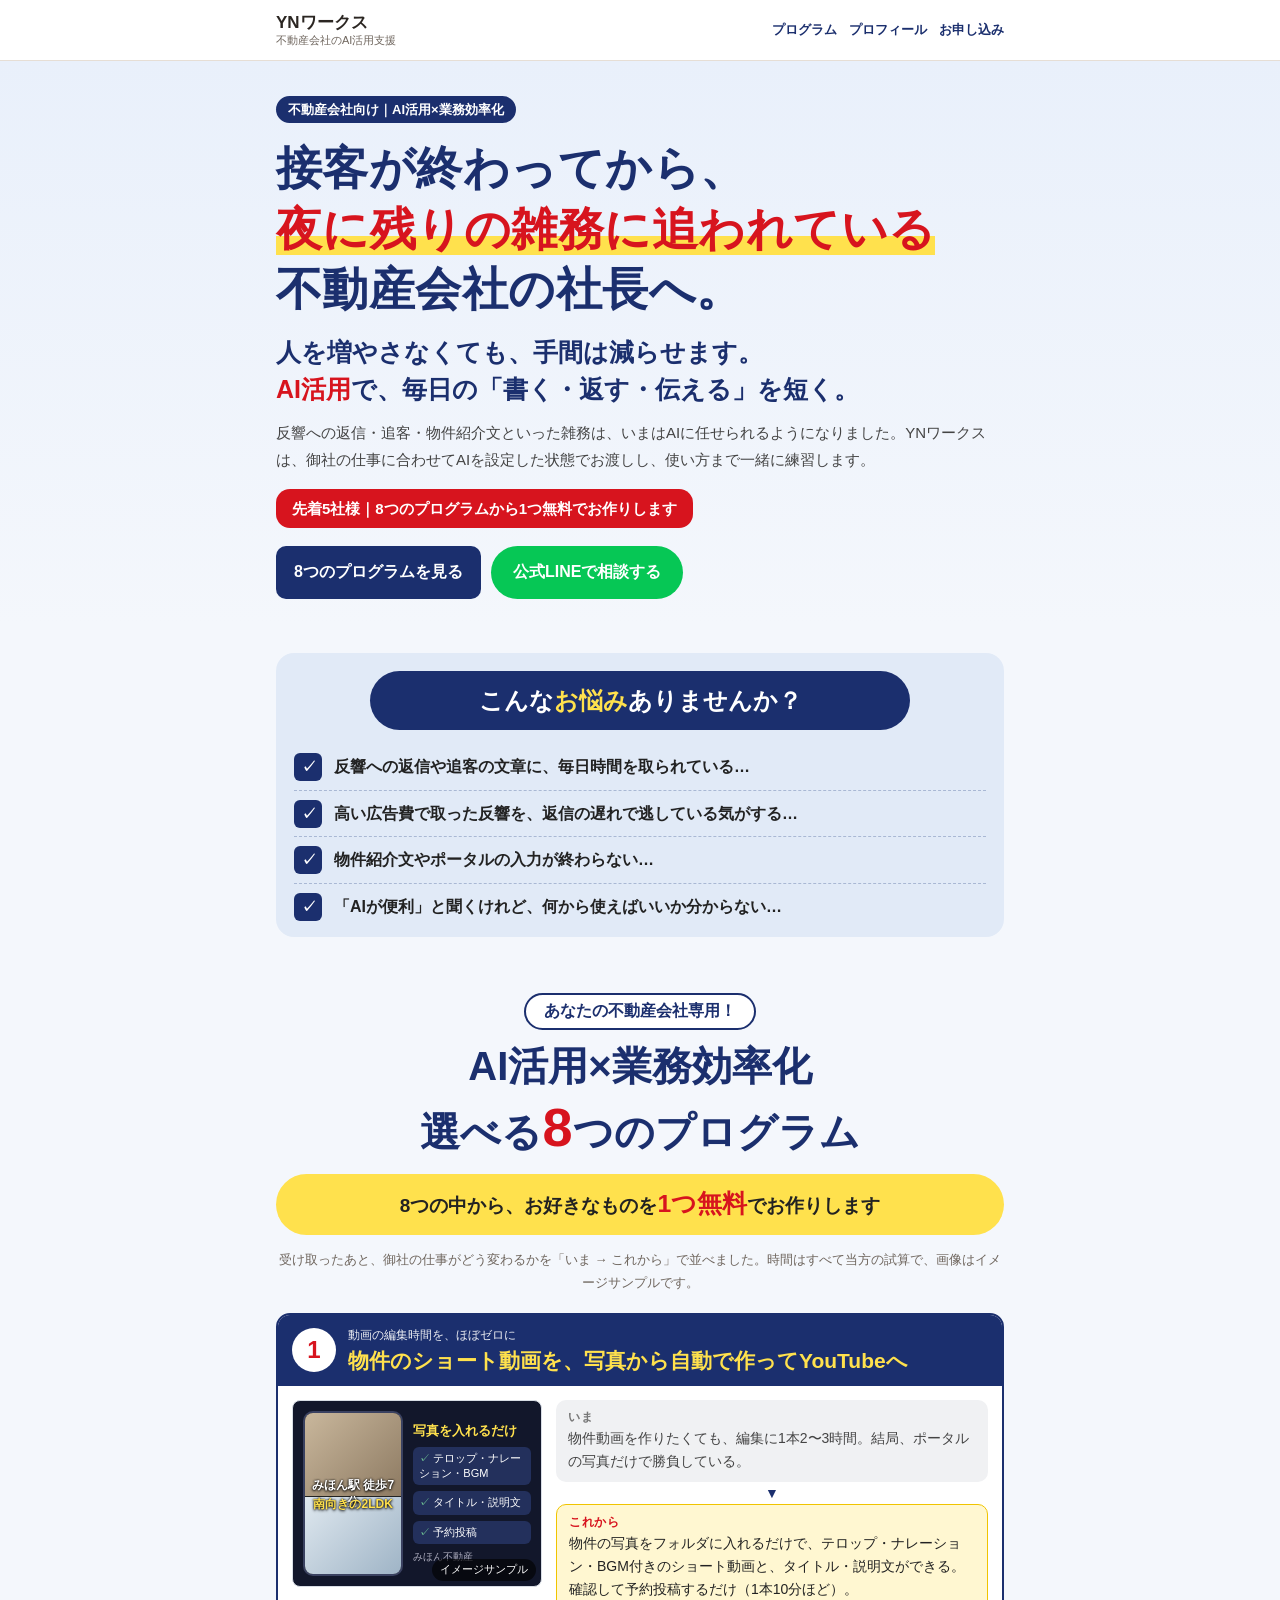
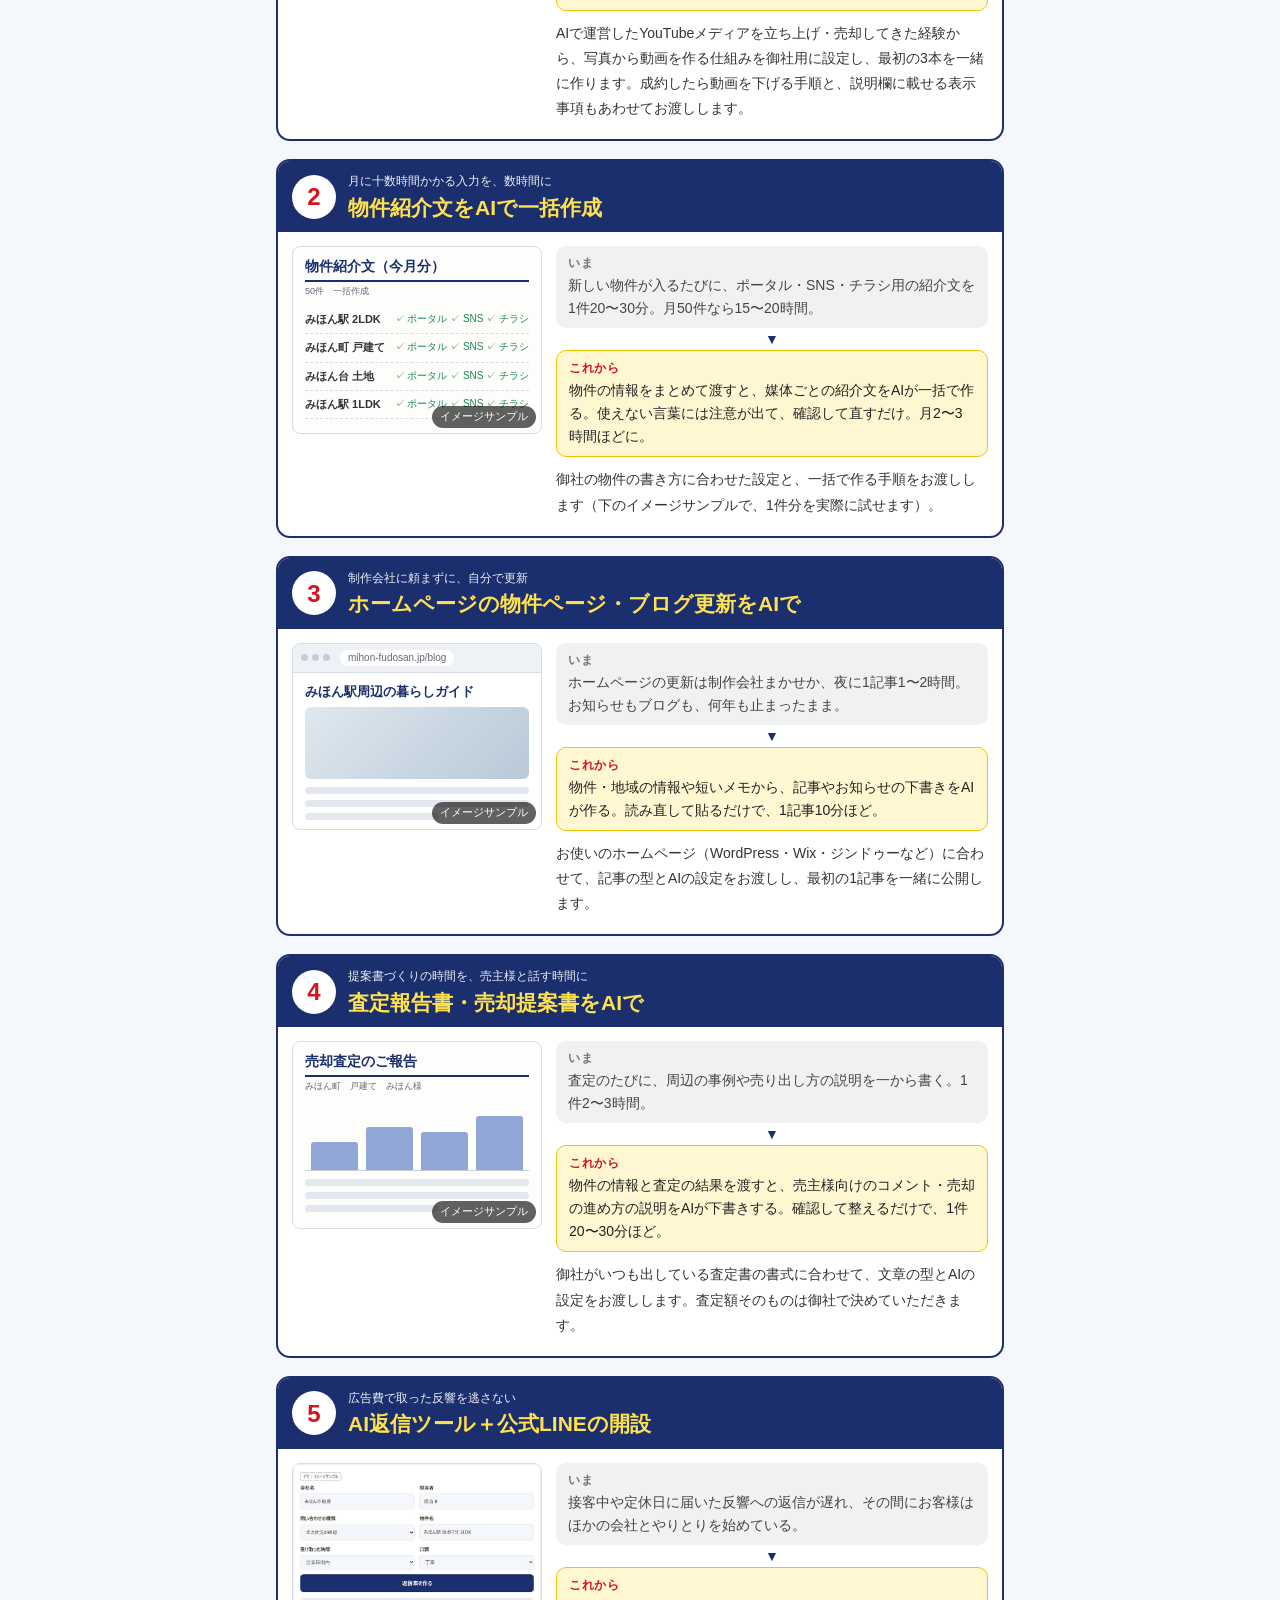
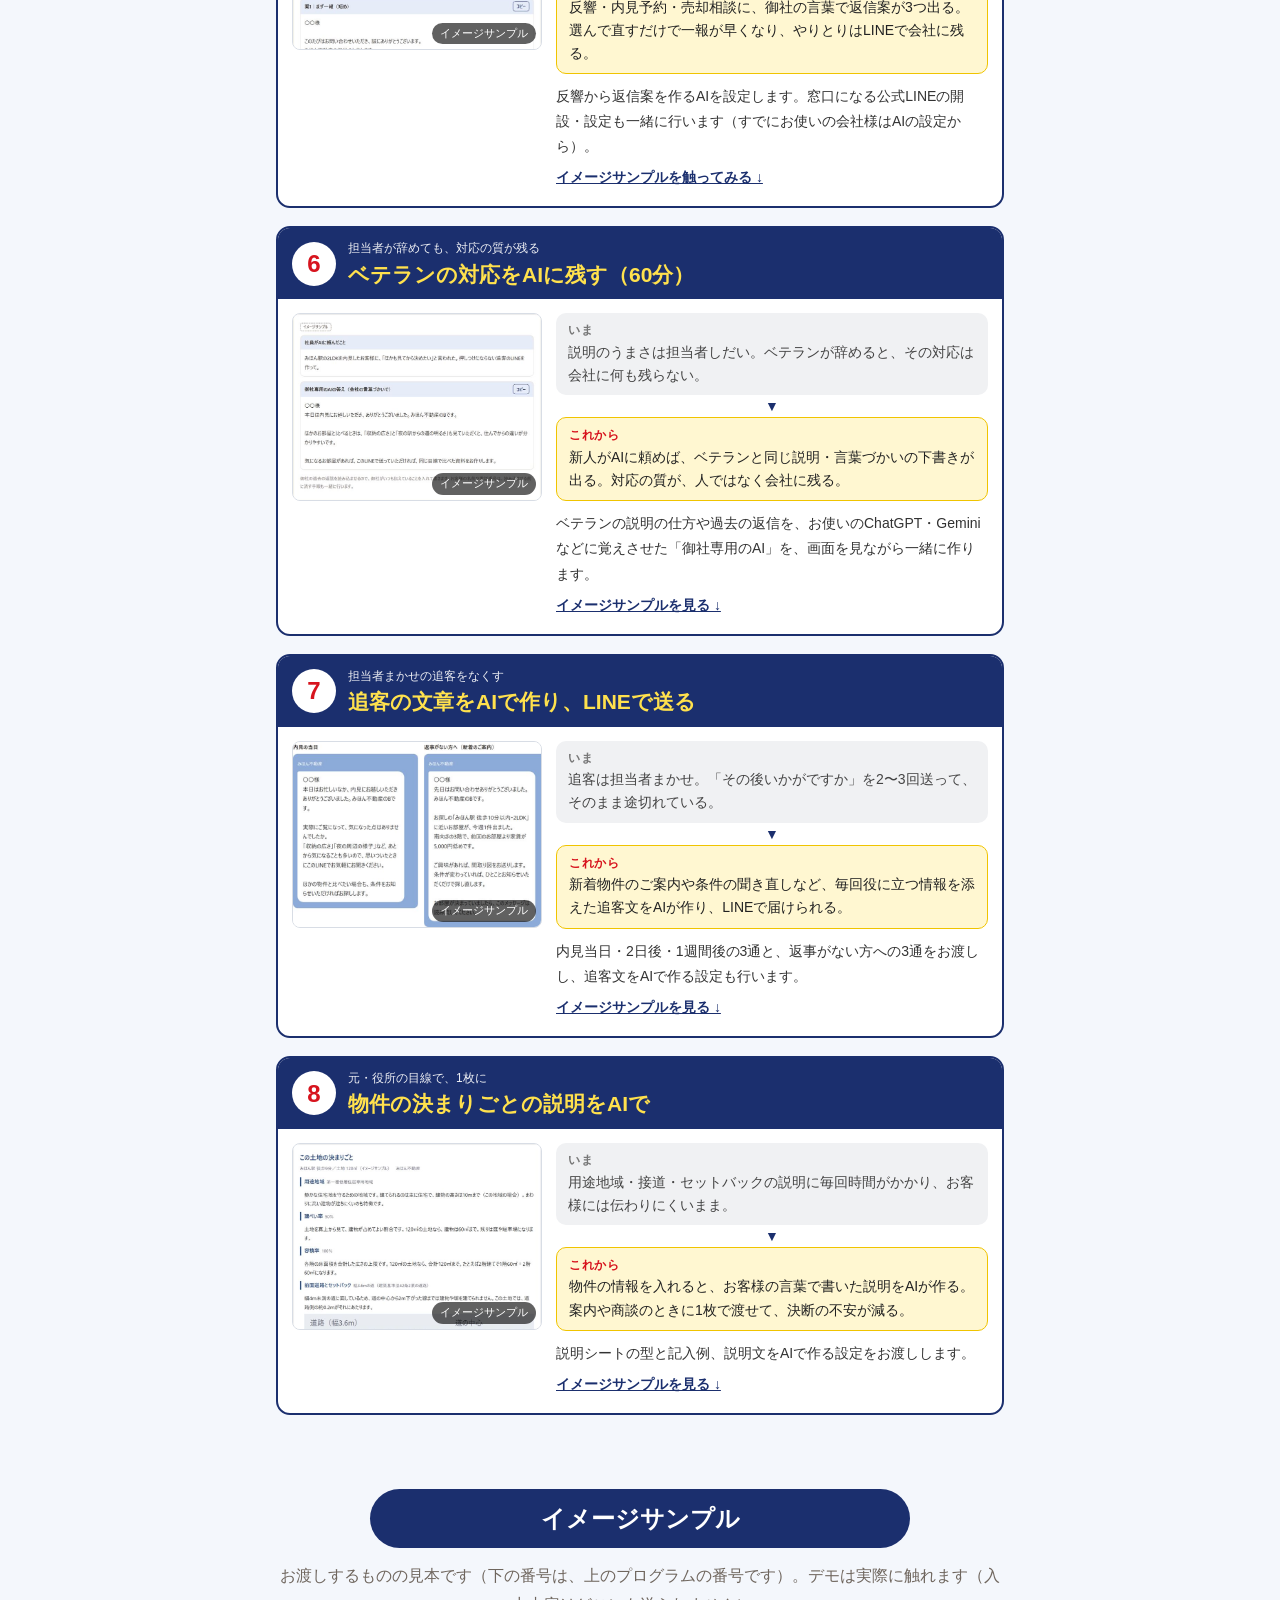
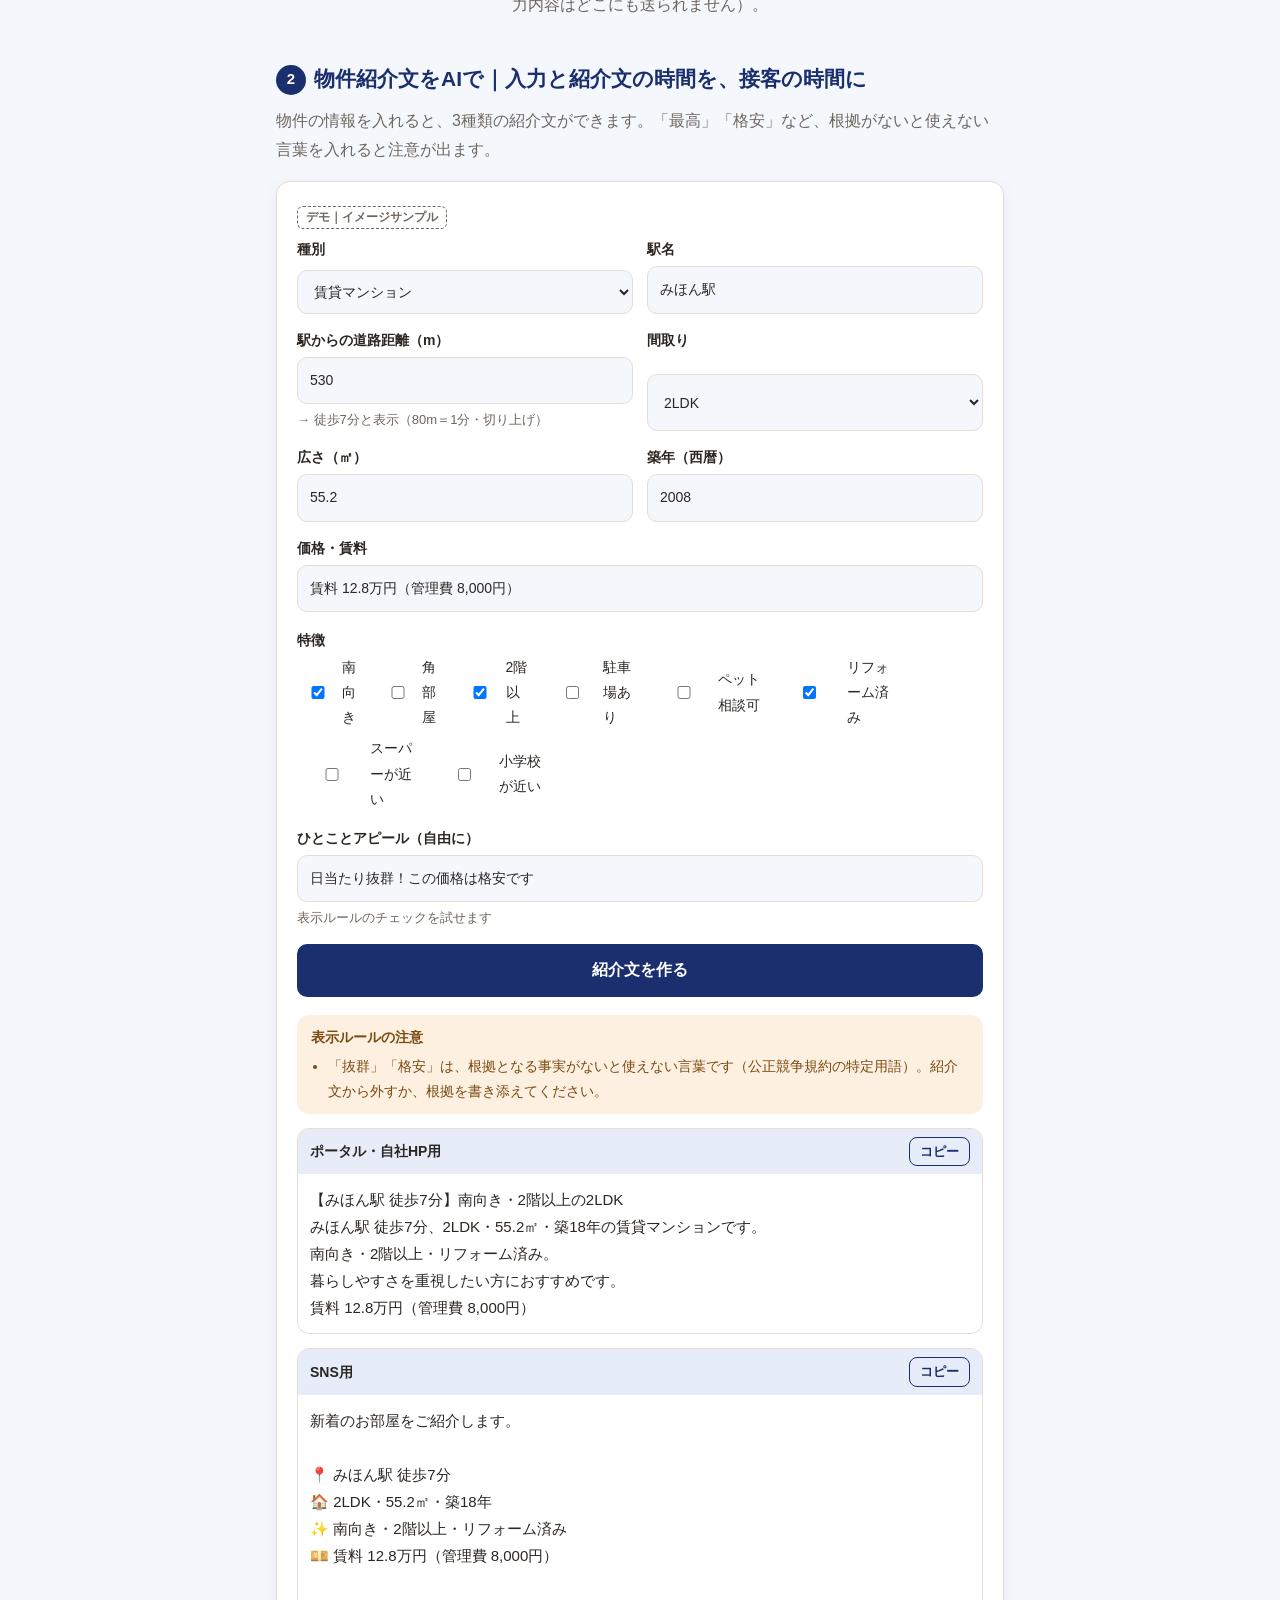
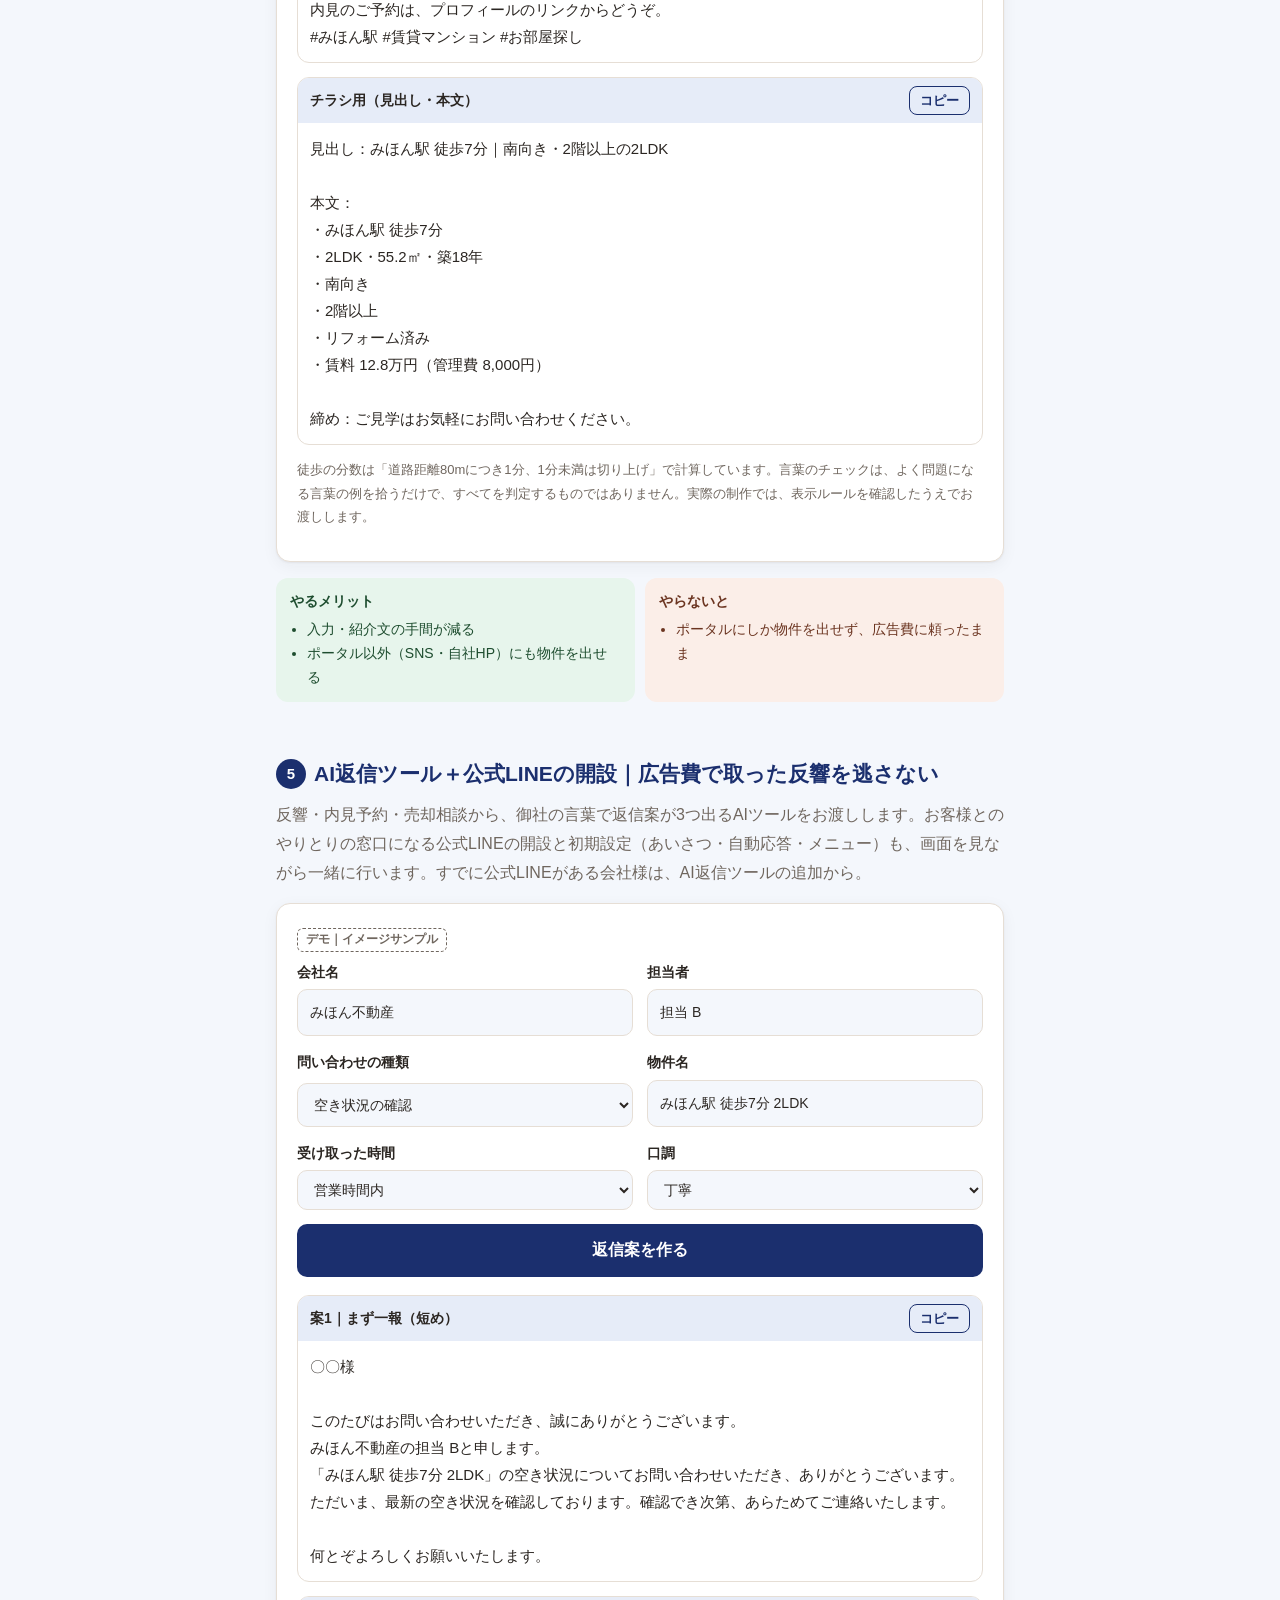
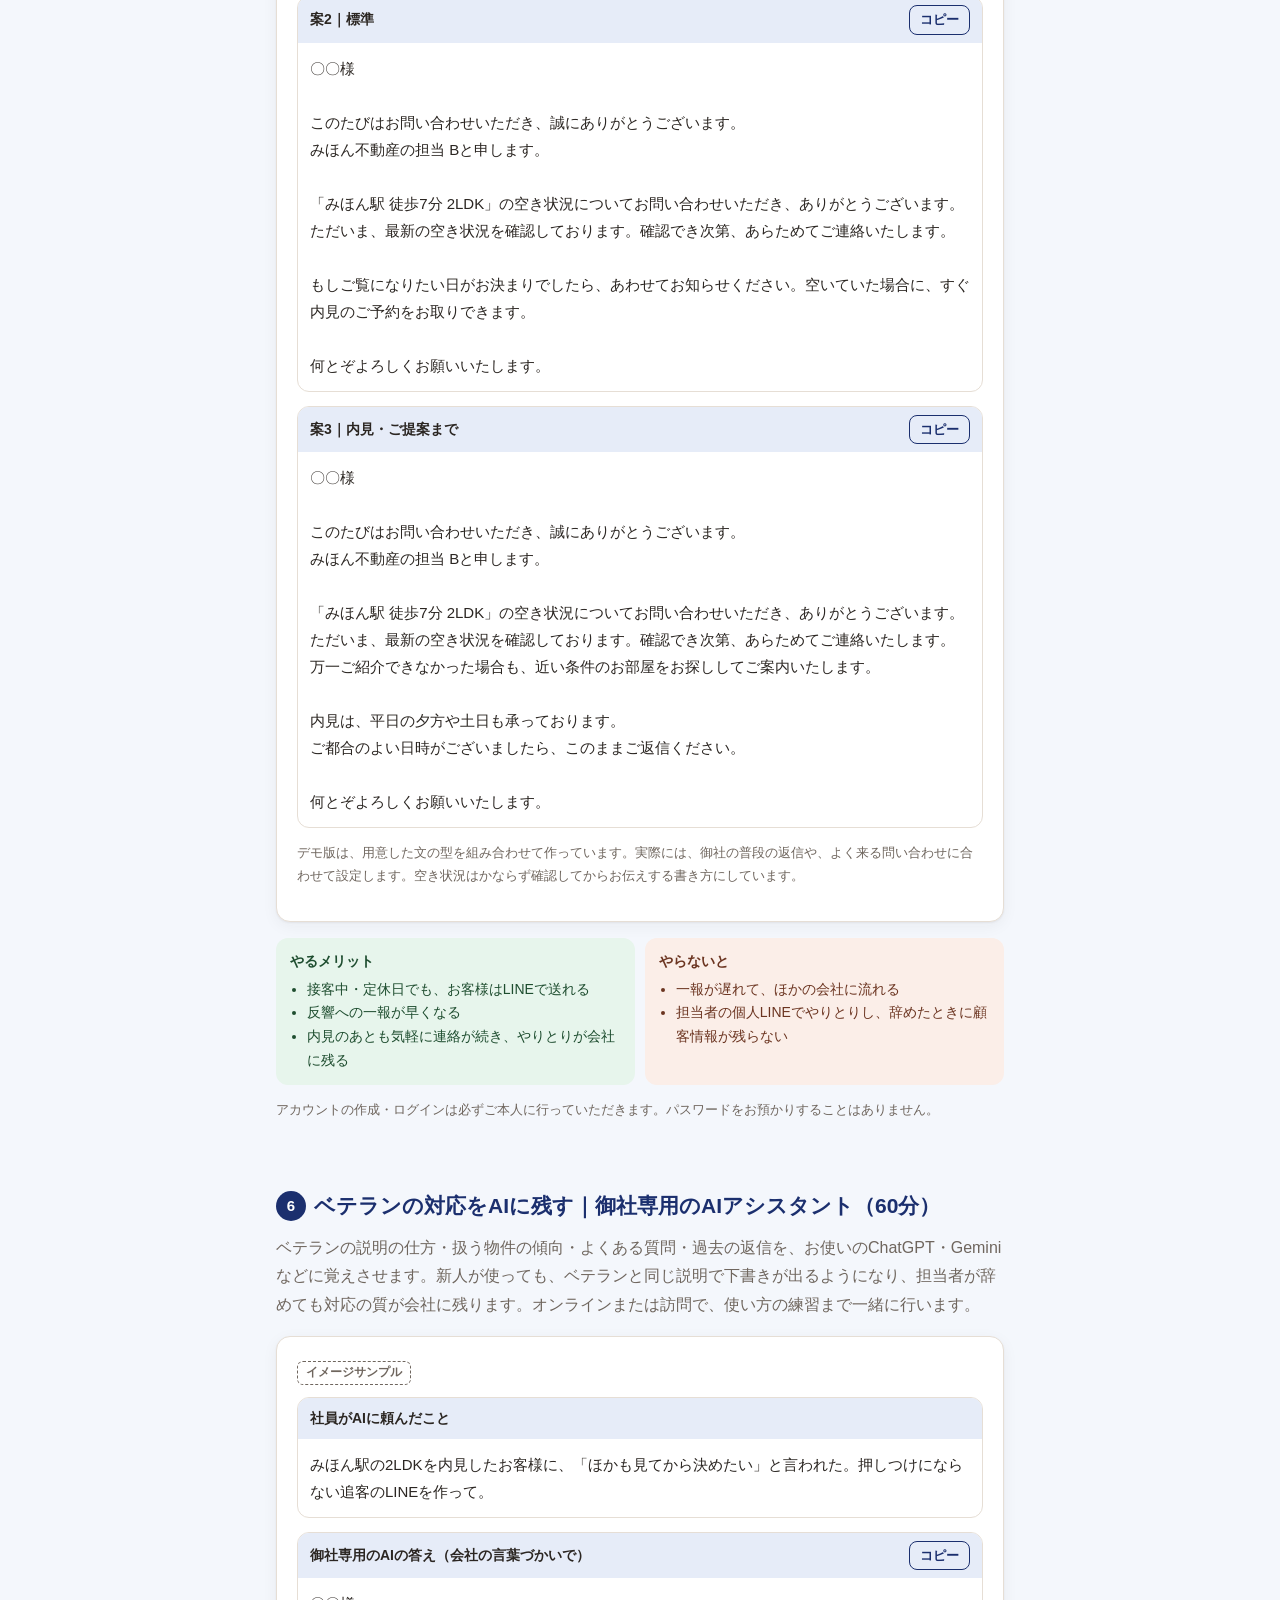
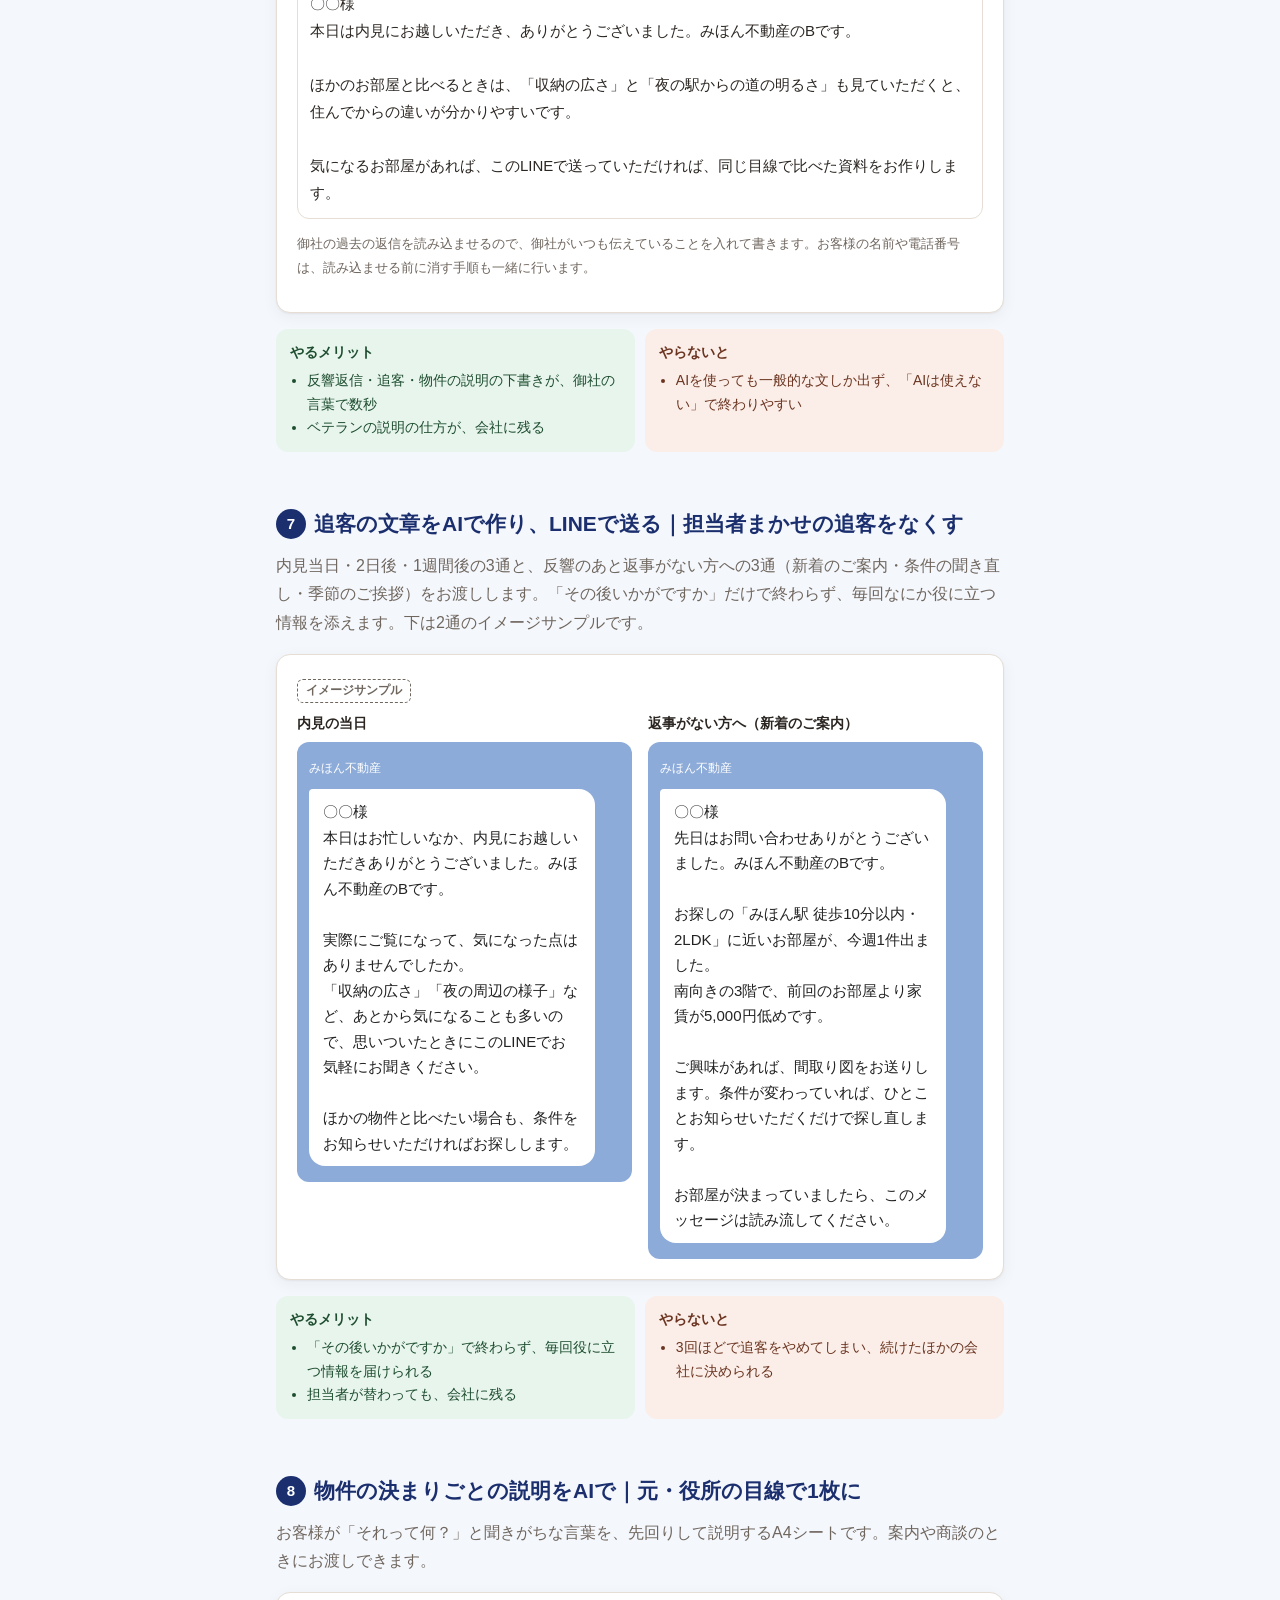
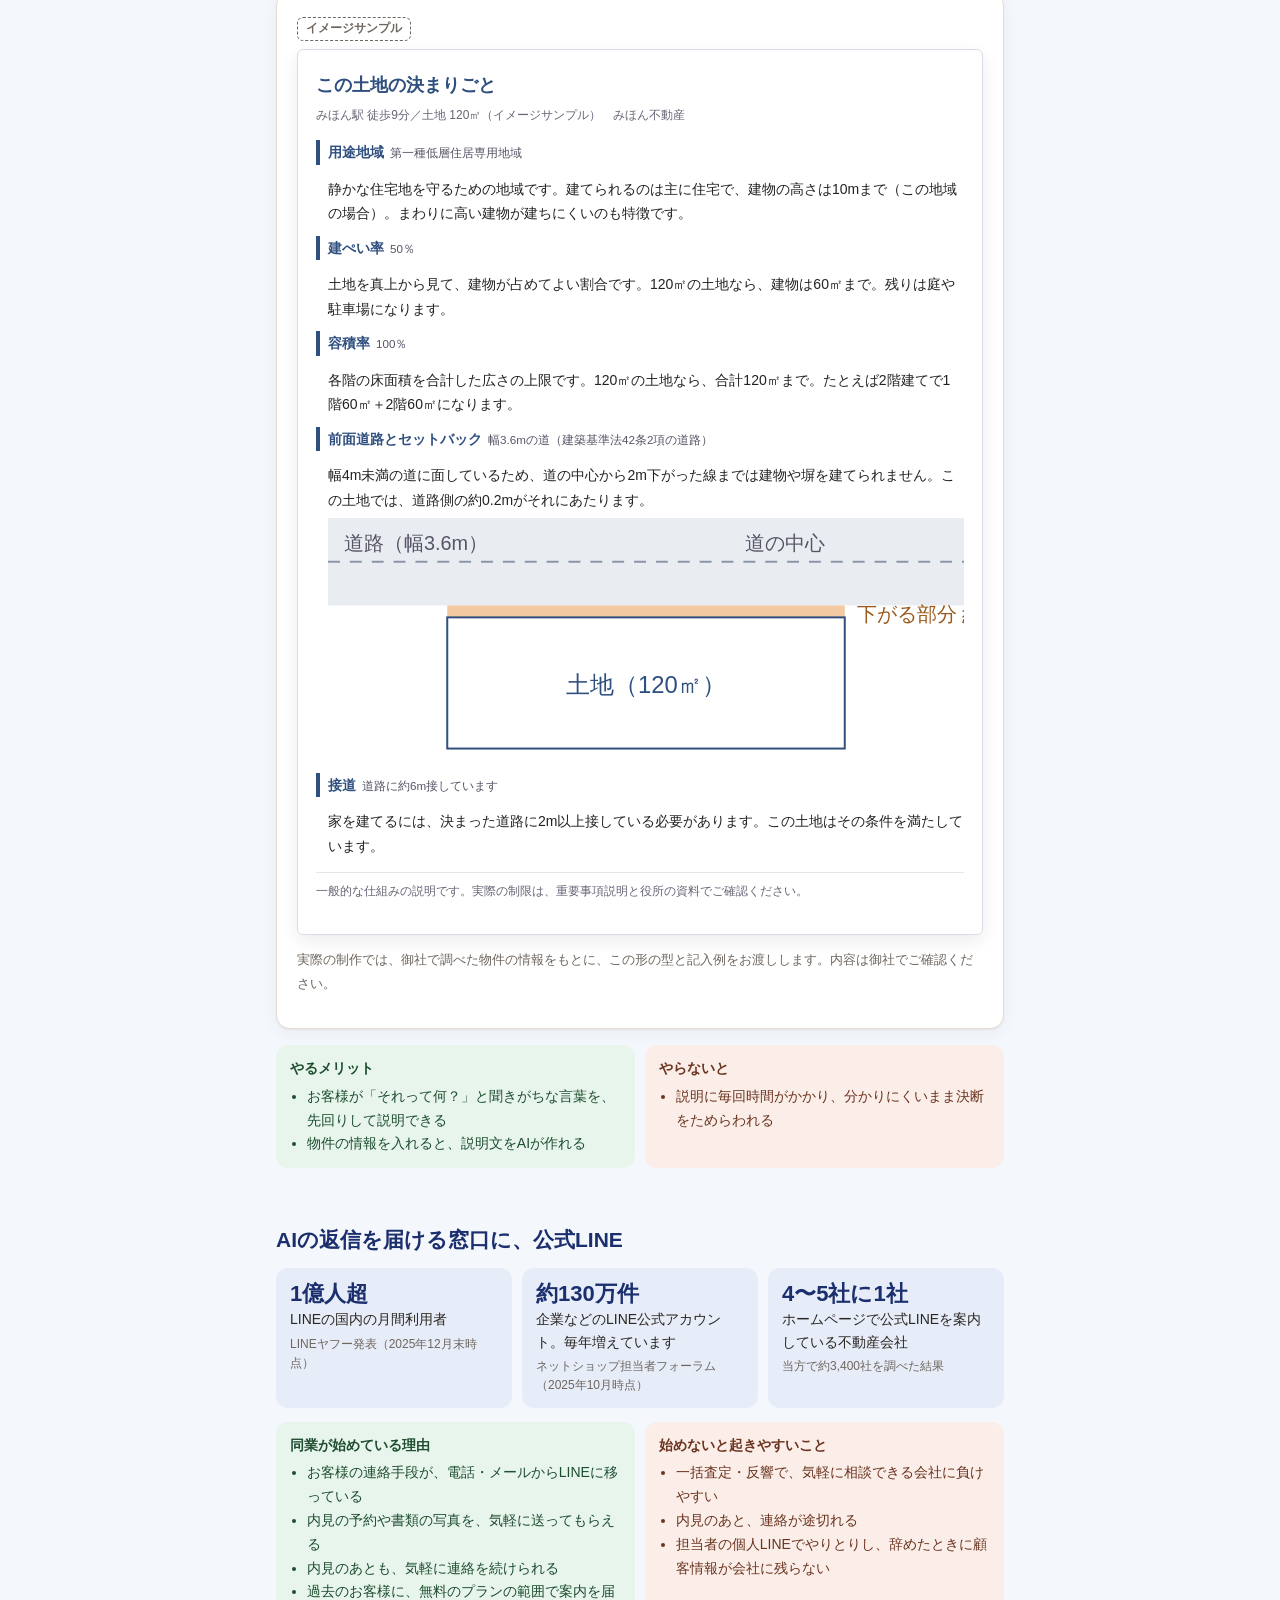
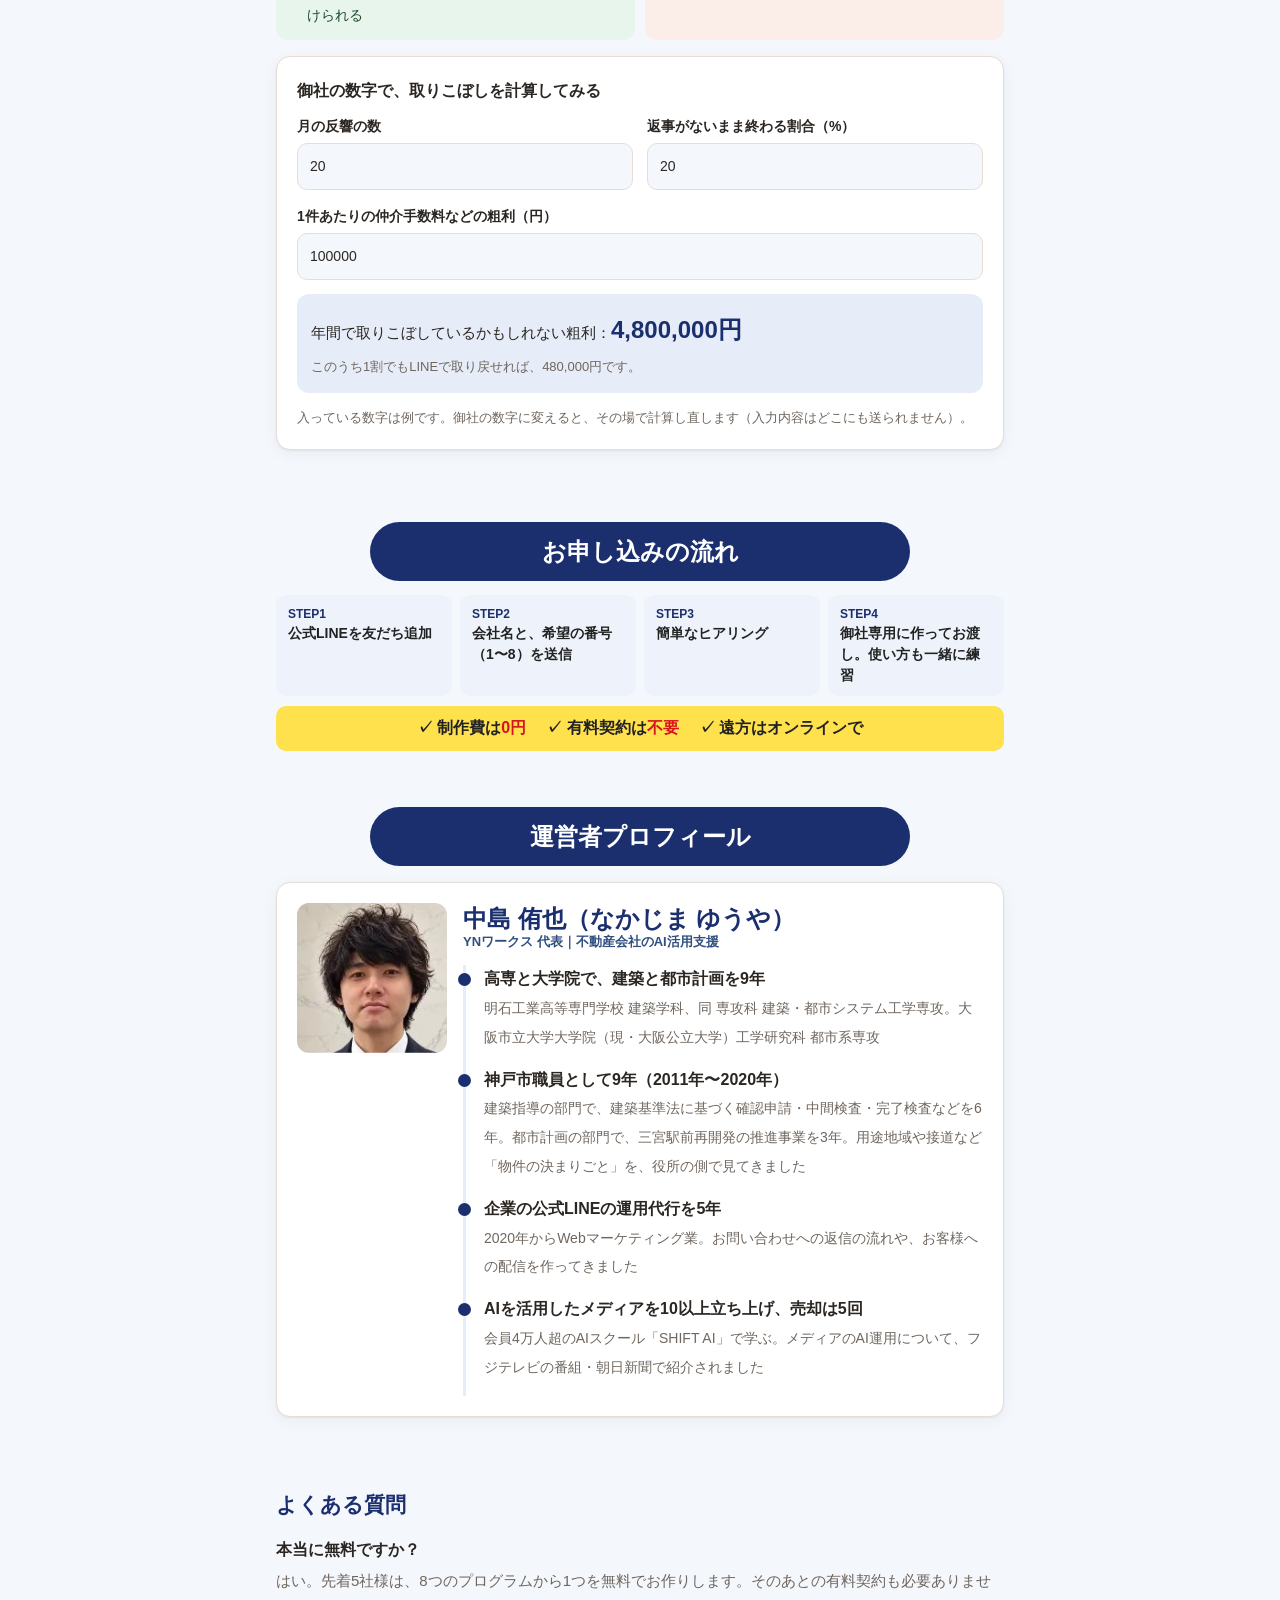
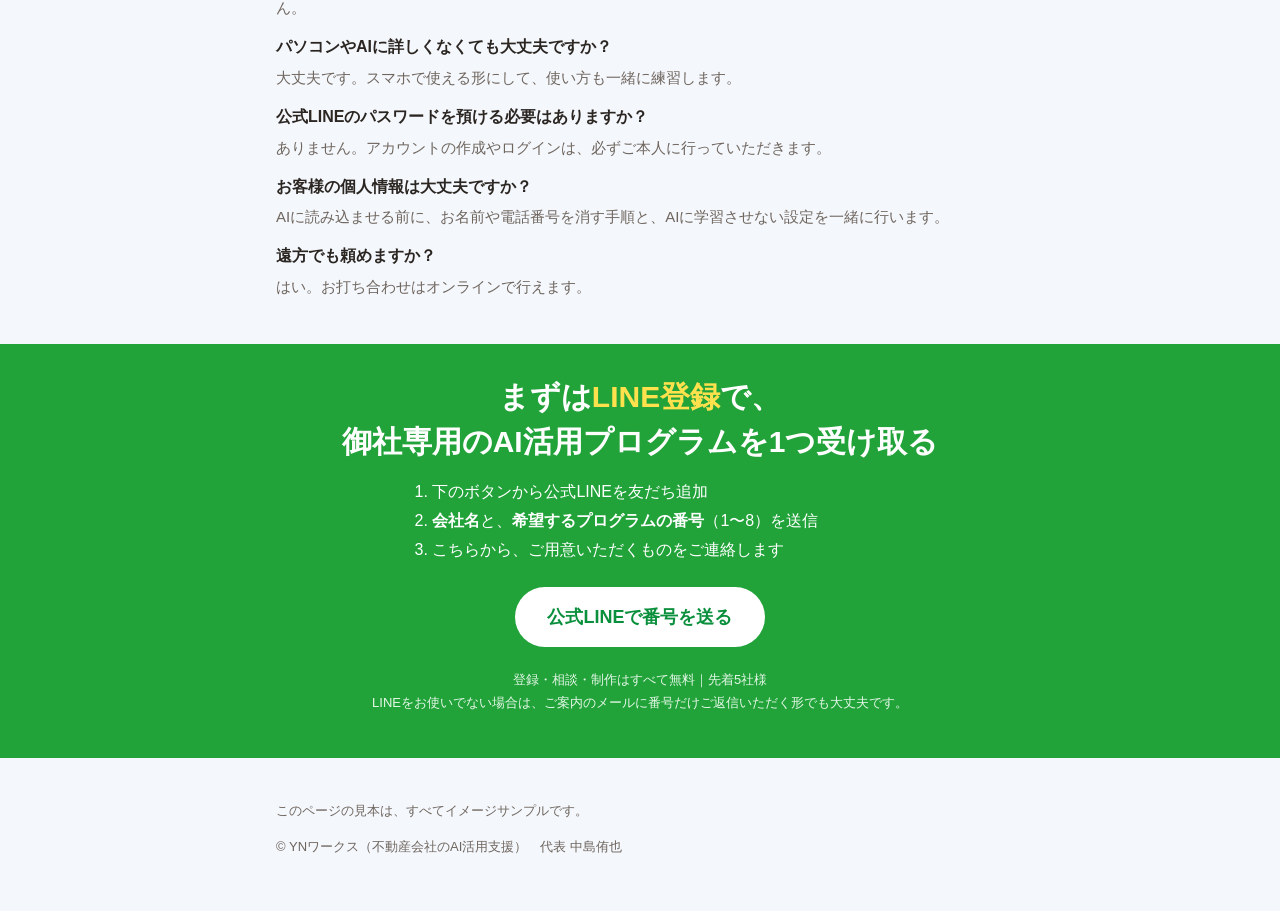
==== commit e9e1cfa8: "Add files via upload" ====
--- a/fudosan.html
+++ b/fudosan.html
@@ -1,533 +1,526 @@
-<!doctype html>
-<html lang="ja" data-theme="light">
-<head>
-<meta charset="utf-8">
-<meta name="viewport" content="width=device-width, initial-scale=1">
-<title>不動産会社のAI活用｜YNワークス</title>
-<meta name="description" content="接客が終わってから、夜に残りの雑務に追われている不動産会社の社長へ。反響への返信・追客・物件紹介文を、AI活用で短くします。選べる8つのプログラムから1つを無料でお作りします（先着5社）。">
-<link rel="stylesheet" href="style.css">
-</head>
-<body class="theme-fudosan lp">
-
-<header class="site">
-  <div class="wrap">
-    <a class="brand" href="fudosan.html"><b>YNワークス</b><small>不動産会社のAI活用支援</small></a>
-    <nav><a href="#menu">プログラム</a><a href="#about">プロフィール</a><a href="#contact">お申し込み</a></nav>
-  </div>
-</header>
-
-<div class="hero-lp">
-  <div class="wrap">
-    <span class="eyebrow">不動産会社向け｜AI活用×業務効率化</span>
-    <h1>接客が終わってから、<br><em>夜に残りの雑務に追われている</em><br>不動産会社の社長へ。</h1>
-    <p class="sub">人を増やさなくても、手間は減らせます。<br><em>AI活用</em>で、毎日の「書く・返す・伝える」を短く。</p>
-    <p class="intro">反響への返信・追客・物件紹介文といった雑務は、いまはAIに任せられるようになりました。YNワークスは、御社の仕事に合わせてAIを設定した状態でお渡しし、使い方まで一緒に練習します。</p>
-    <span class="offer">先着5社様｜8つのプログラムから1つ無料でお作りします</span>
-    <ul class="stats">
-      <li><strong>9<small>年</small></strong>高専と大学院で、建築と都市計画を学ぶ</li>
-      <li><strong>9<small>年</small></strong>神戸市職員として、確認申請・検査と再開発の仕事</li>
-      <li><strong>5<small>年</small></strong>企業の公式LINEの運用代行</li>
-      <li><strong>10<small>以上</small></strong>AIを活用したメディアを立ち上げ、売却は5回</li>
-    </ul>
-    <p class="media-note">メディアのAI運用について、フジテレビの番組・朝日新聞で紹介されました。</p>
-    <div class="hero-btns">
-      <a class="btn" href="#menu">8つのプログラムを見る</a>
-      <a class="btn-line" href="https://lin.ee/y8I2jqT" target="_blank" rel="noopener">公式LINEで相談する</a>
-    </div>
-  </div>
-</div>
-
-<section>
-  <div class="wrap">
-    <div class="pains-lp">
-      <span class="pill-title">こんな<em>お悩み</em>ありませんか？</span>
-      <ul>
-        <li>反響への返信や追客の文章に、毎日時間を取られている…</li>
-        <li>高い広告費で取った反響を、返信の遅れで逃している気がする…</li>
-        <li>物件紹介文やポータルの入力が終わらない…</li>
-        <li>「AIが便利」と聞くけれど、何から使えばいいか分からない…</li>
-      </ul>
-    </div>
-  </div>
-</section>
-
-<section id="menu">
-  <div class="wrap">
-    <div class="prog-head">
-      <span class="tag">あなたの不動産会社専用！</span>
-      <h2 class="big">AI活用×業務効率化<br>選べる<em>8</em>つのプログラム</h2>
-      <p class="yellow-band">8つの中から、お好きなものを<em>1つ無料</em>でお作りします</p>
-      <p class="note">受け取ったあと、御社の仕事がどう変わるかを「いま → これから」で並べました。時間はすべて当方の試算で、画像はイメージサンプルです。</p>
-    </div>
-    <article class="prog">
-      <header><span class="n">1</span><div><small>動画の編集時間を、ほぼゼロに</small><b>物件のショート動画を、写真から自動で作ってYouTubeへ</b></div></header>
-      <div class="body">
-        <figure><div class="mock mock-video"><div class="phone"><div class="ph p1"></div><div class="ph p2"></div><div class="telop">みほん駅 徒歩7分</div><div class="telop2">南向きの2LDK</div></div><div class="side"><b>写真を入れるだけ</b><span>テロップ・ナレーション・BGM</span><span>タイトル・説明文</span><span>予約投稿</span><em>みほん不動産</em></div></div><figcaption>イメージサンプル</figcaption></figure>
-        <div>
-          <div class="ba">
-            <div class="before"><b>いま</b>物件動画を作りたくても、編集に1本2〜3時間。結局、ポータルの写真だけで勝負している。</div>
-            <div class="arrow">▼</div>
-            <div class="after"><b>これから</b>物件の写真をフォルダに入れるだけで、テロップ・ナレーション・BGM付きのショート動画と、タイトル・説明文ができる。確認して予約投稿するだけ（1本10分ほど）。</div>
-          </div>
-          <p class="desc">AIで運営したYouTubeメディアを立ち上げ・売却してきた経験から、写真から動画を作る仕組みを御社用に設定し、最初の3本を一緒に作ります。成約したら動画を下げる手順と、説明欄に載せる表示事項もあわせてお渡しします。</p>
-        </div>
-      </div>
-    </article>
-
-    <article class="prog">
-      <header><span class="n">2</span><div><small>月に十数時間かかる入力を、数時間に</small><b>物件紹介文をAIで一括作成</b></div></header>
-      <div class="body">
-        <figure><div class="mock mock-doc"><b>物件紹介文（今月分）</b><small>50件　一括作成</small><ul class="rows"><li>みほん駅 2LDK<em>✓ ポータル ✓ SNS ✓ チラシ</em></li><li>みほん町 戸建て<em>✓ ポータル ✓ SNS ✓ チラシ</em></li><li>みほん台 土地<em>✓ ポータル ✓ SNS ✓ チラシ</em></li><li>みほん駅 1LDK<em>✓ ポータル ✓ SNS ✓ チラシ</em></li></ul></div><figcaption>イメージサンプル</figcaption></figure>
-        <div>
-          <div class="ba">
-            <div class="before"><b>いま</b>新しい物件が入るたびに、ポータル・SNS・チラシ用の紹介文を1件20〜30分。月50件なら15〜20時間。</div>
-            <div class="arrow">▼</div>
-            <div class="after"><b>これから</b>物件の情報をまとめて渡すと、媒体ごとの紹介文をAIが一括で作る。使えない言葉には注意が出て、確認して直すだけ。月2〜3時間ほどに。</div>
-          </div>
-          <p class="desc">御社の物件の書き方に合わせた設定と、一括で作る手順をお渡しします（下のイメージサンプルで、1件分を実際に試せます）。</p>
-        </div>
-      </div>
-    </article>
-
-    <article class="prog">
-      <header><span class="n">3</span><div><small>制作会社に頼まずに、自分で更新</small><b>ホームページの物件ページ・ブログ更新をAIで</b></div></header>
-      <div class="body">
-        <figure><div class="mock mock-web"><div class="bar"><i></i><i></i><i></i><span>mihon-fudosan.jp/blog</span></div><div class="pg"><b>みほん駅周辺の暮らしガイド</b><div class="img"></div><p></p><p></p><p class="s"></p></div></div><figcaption>イメージサンプル</figcaption></figure>
-        <div>
-          <div class="ba">
-            <div class="before"><b>いま</b>ホームページの更新は制作会社まかせか、夜に1記事1〜2時間。お知らせもブログも、何年も止まったまま。</div>
-            <div class="arrow">▼</div>
-            <div class="after"><b>これから</b>物件・地域の情報や短いメモから、記事やお知らせの下書きをAIが作る。読み直して貼るだけで、1記事10分ほど。</div>
-          </div>
-          <p class="desc">お使いのホームページ（WordPress・Wix・ジンドゥーなど）に合わせて、記事の型とAIの設定をお渡しし、最初の1記事を一緒に公開します。</p>
-        </div>
-      </div>
-    </article>
-
-    <article class="prog">
-      <header><span class="n">4</span><div><small>提案書づくりの時間を、売主様と話す時間に</small><b>査定報告書・売却提案書をAIで</b></div></header>
-      <div class="body">
-        <figure><div class="mock mock-doc"><b>売却査定のご報告</b><small>みほん町　戸建て　みほん様</small><div class="chart"><i style="height:40%"></i><i style="height:62%"></i><i style="height:55%"></i><i style="height:78%"></i></div><p></p><p></p><p class="s"></p></div><figcaption>イメージサンプル</figcaption></figure>
-        <div>
-          <div class="ba">
-            <div class="before"><b>いま</b>査定のたびに、周辺の事例や売り出し方の説明を一から書く。1件2〜3時間。</div>
-            <div class="arrow">▼</div>
-            <div class="after"><b>これから</b>物件の情報と査定の結果を渡すと、売主様向けのコメント・売却の進め方の説明をAIが下書きする。確認して整えるだけで、1件20〜30分ほど。</div>
-          </div>
-          <p class="desc">御社がいつも出している査定書の書式に合わせて、文章の型とAIの設定をお渡しします。査定額そのものは御社で決めていただきます。</p>
-        </div>
-      </div>
-    </article>
-
-    <article class="prog">
-      <header><span class="n">5</span><div><small>広告費で取った反響を逃さない</small><b>AI返信ツール＋公式LINEの開設</b></div></header>
-      <div class="body">
-        <figure><a href="#s1"><img src="g-f1-ai-reply.jpg" alt="反響への返信ツールのイメージサンプル" loading="lazy"></a><figcaption>イメージサンプル</figcaption></figure>
-        <div>
-          <div class="ba">
-            <div class="before"><b>いま</b>接客中や定休日に届いた反響への返信が遅れ、その間にお客様はほかの会社とやりとりを始めている。</div>
-            <div class="arrow">▼</div>
-            <div class="after"><b>これから</b>反響・内見予約・売却相談に、御社の言葉で返信案が3つ出る。選んで直すだけで一報が早くなり、やりとりはLINEで会社に残る。</div>
-          </div>
-          <p class="desc">反響から返信案を作るAIを設定します。窓口になる公式LINEの開設・設定も一緒に行います（すでにお使いの会社様はAIの設定から）。</p>
-          <a class="more" href="#s1">イメージサンプルを触ってみる ↓</a>
-        </div>
-      </div>
-    </article>
-
-    <article class="prog">
-      <header><span class="n">6</span><div><small>担当者が辞めても、対応の質が残る</small><b>ベテランの対応をAIに残す（60分）</b></div></header>
-      <div class="body">
-        <figure><a href="#s2"><img src="g-f2-assistant.jpg" alt="御社専用AIアシスタントのイメージサンプル" loading="lazy"></a><figcaption>イメージサンプル</figcaption></figure>
-        <div>
-          <div class="ba">
-            <div class="before"><b>いま</b>説明のうまさは担当者しだい。ベテランが辞めると、その対応は会社に何も残らない。</div>
-            <div class="arrow">▼</div>
-            <div class="after"><b>これから</b>新人がAIに頼めば、ベテランと同じ説明・言葉づかいの下書きが出る。対応の質が、人ではなく会社に残る。</div>
-          </div>
-          <p class="desc">ベテランの説明の仕方や過去の返信を、お使いのChatGPT・Geminiなどに覚えさせた「御社専用のAI」を、画面を見ながら一緒に作ります。</p>
-          <a class="more" href="#s2">イメージサンプルを見る ↓</a>
-        </div>
-      </div>
-    </article>
-
-    <article class="prog">
-      <header><span class="n">7</span><div><small>担当者まかせの追客をなくす</small><b>追客の文章をAIで作り、LINEで送る</b></div></header>
-      <div class="body">
-        <figure><a href="#s3"><img src="g-f3-tsuikyaku.jpg" alt="LINEの追客文のイメージサンプル" loading="lazy"></a><figcaption>イメージサンプル</figcaption></figure>
-        <div>
-          <div class="ba">
-            <div class="before"><b>いま</b>追客は担当者まかせ。「その後いかがですか」を2〜3回送って、そのまま途切れている。</div>
-            <div class="arrow">▼</div>
-            <div class="after"><b>これから</b>新着物件のご案内や条件の聞き直しなど、毎回役に立つ情報を添えた追客文をAIが作り、LINEで届けられる。</div>
-          </div>
-          <p class="desc">内見当日・2日後・1週間後の3通と、返事がない方への3通をお渡しし、追客文をAIで作る設定も行います。</p>
-          <a class="more" href="#s3">イメージサンプルを見る ↓</a>
-        </div>
-      </div>
-    </article>
-
-
-    <article class="prog">
-      <header><span class="n">8</span><div><small>元・役所の目線で、1枚に</small><b>物件の決まりごとの説明をAIで</b></div></header>
-      <div class="body">
-        <figure><a href="#s5"><img src="g-f5-kimarigoto.jpg" alt="物件の決まりごと説明シートのイメージサンプル" loading="lazy"></a><figcaption>イメージサンプル</figcaption></figure>
-        <div>
-          <div class="ba">
-            <div class="before"><b>いま</b>用途地域・接道・セットバックの説明に毎回時間がかかり、お客様には伝わりにくいまま。</div>
-            <div class="arrow">▼</div>
-            <div class="after"><b>これから</b>物件の情報を入れると、お客様の言葉で書いた説明をAIが作る。案内や商談のときに1枚で渡せて、決断の不安が減る。</div>
-          </div>
-          <p class="desc">説明シートの型と記入例、説明文をAIで作る設定をお渡しします。</p>
-          <a class="more" href="#s5">イメージサンプルを見る ↓</a>
-        </div>
-      </div>
-    </article>
-  </div>
-</section>
-
-<section id="samples" style="padding-bottom:0">
-  <div class="wrap">
-    <span class="pill-title">イメージサンプル</span>
-    <p class="lead" style="text-align:center">お渡しするものの見本です（下の番号は、上のプログラムの番号です）。デモは実際に触れます（入力内容はどこにも送られません）。</p>
-  </div>
-</section>
-
-<!-- 4. 物件紹介文 -->
-<section id="s4">
-  <div class="wrap">
-    <h2><span class="num">2</span>物件紹介文をAIで｜入力と紹介文の時間を、接客の時間に</h2>
-    <p class="lead">物件の情報を入れると、3種類の紹介文ができます。「最高」「格安」など、根拠がないと使えない言葉を入れると注意が出ます。</p>
-    <div class="card">
-      <span class="sample-badge">デモ｜イメージサンプル</span>
-      <form class="form" id="propForm">
-        <div class="row">
-          <label>種別
-            <select id="pp-kind">
-              <option value="rent">賃貸マンション</option>
-              <option value="mansion">中古マンション</option>
-              <option value="house">中古戸建て</option>
-              <option value="land">土地</option>
-            </select>
-          </label>
-          <label>駅名<input id="pp-station" value="みほん駅"></label>
-        </div>
-        <div class="row">
-          <label>駅からの道路距離（m）<input id="pp-dist" type="number" min="0" value="530"><span class="hint" id="pp-walk"></span></label>
-          <label id="pp-layout-wrap">間取り
-            <select id="pp-layout">
-              <option>1K</option><option>1LDK</option><option selected>2LDK</option><option>3LDK</option><option>4LDK</option>
-            </select>
-          </label>
-        </div>
-        <div class="row">
-          <label>広さ（㎡）<input id="pp-area" type="number" min="0" step="0.01" value="55.2"></label>
-          <label id="pp-year-wrap">築年（西暦）<input id="pp-year" type="number" min="1950" max="2026" value="2008"></label>
-        </div>
-        <label>価格・賃料<input id="pp-price" value="賃料 12.8万円（管理費 8,000円）"></label>
-        <div>
-          <span style="font-size:14px;font-weight:700">特徴</span>
-          <div class="checks" id="pp-features">
-            <label><input type="checkbox" value="南向き" checked>南向き</label>
-            <label><input type="checkbox" value="角部屋">角部屋</label>
-            <label><input type="checkbox" value="2階以上" checked>2階以上</label>
-            <label><input type="checkbox" value="駐車場あり">駐車場あり</label>
-            <label><input type="checkbox" value="ペット相談可">ペット相談可</label>
-            <label><input type="checkbox" value="リフォーム済み" checked>リフォーム済み</label>
-            <label><input type="checkbox" value="スーパーが近い">スーパーが近い</label>
-            <label><input type="checkbox" value="小学校が近い">小学校が近い</label>
-          </div>
-        </div>
-        <label>ひとことアピール（自由に）<input id="pp-free" value="日当たり抜群！この価格は格安です"><span class="hint">表示ルールのチェックを試せます</span></label>
-        <button class="primary" type="submit">紹介文を作る</button>
-      </form>
-      <div class="output" id="propOut"></div>
-      <p class="note">徒歩の分数は「道路距離80mにつき1分、1分未満は切り上げ」で計算しています。言葉のチェックは、よく問題になる言葉の例を拾うだけで、すべてを判定するものではありません。実際の制作では、表示ルールを確認したうえでお渡しします。</p>
-    </div>
-    <div class="merit">
-      <div class="plus"><b>やるメリット</b><ul><li>入力・紹介文の手間が減る</li><li>ポータル以外（SNS・自社HP）にも物件を出せる</li></ul></div>
-      <div class="minus"><b>やらないと</b><ul><li>ポータルにしか物件を出せず、広告費に頼ったまま</li></ul></div>
-    </div>
-  </div>
-</section>
-
-<!-- 1. 反響への返信 -->
-<section id="s1">
-  <div class="wrap">
-    <h2><span class="num">5</span>AI返信ツール＋公式LINEの開設｜広告費で取った反響を逃さない</h2>
-    <p class="lead">反響・内見予約・売却相談から、御社の言葉で返信案が3つ出るAIツールをお渡しします。お客様とのやりとりの窓口になる公式LINEの開設と初期設定（あいさつ・自動応答・メニュー）も、画面を見ながら一緒に行います。すでに公式LINEがある会社様は、AI返信ツールの追加から。</p>
-    <div class="card">
-      <span class="sample-badge">デモ｜イメージサンプル</span>
-      <form class="form" id="replyForm">
-        <div class="row">
-          <label>会社名<input id="rp-company" value="みほん不動産"></label>
-          <label>担当者<input id="rp-staff" value="担当 B"></label>
-        </div>
-        <div class="row">
-          <label>問い合わせの種類
-            <select id="rp-type">
-              <option value="vacancy">空き状況の確認</option>
-              <option value="viewing">内見の希望</option>
-              <option value="consult">条件の相談（ほかの物件も知りたい）</option>
-              <option value="document">資料の請求</option>
-              <option value="sell">売却の査定依頼</option>
-            </select>
-          </label>
-          <label>物件名<input id="rp-property" value="みほん駅 徒歩7分 2LDK"></label>
-        </div>
-        <div class="row">
-          <label>受け取った時間
-            <select id="rp-time">
-              <option value="open">営業時間内</option>
-              <option value="closed">営業時間外・定休日</option>
-            </select>
-          </label>
-          <label>口調
-            <select id="rp-tone">
-              <option value="polite">丁寧</option>
-              <option value="soft">やわらかめ</option>
-            </select>
-          </label>
-        </div>
-        <button class="primary" type="submit">返信案を作る</button>
-      </form>
-      <div class="output" id="replyOut"></div>
-      <p class="note">デモ版は、用意した文の型を組み合わせて作っています。実際には、御社の普段の返信や、よく来る問い合わせに合わせて設定します。空き状況はかならず確認してからお伝えする書き方にしています。</p>
-    </div>
-    <div class="merit">
-      <div class="plus"><b>やるメリット</b><ul><li>接客中・定休日でも、お客様はLINEで送れる</li><li>反響への一報が早くなる</li><li>内見のあとも気軽に連絡が続き、やりとりが会社に残る</li></ul></div>
-      <div class="minus"><b>やらないと</b><ul><li>一報が遅れて、ほかの会社に流れる</li><li>担当者の個人LINEでやりとりし、辞めたときに顧客情報が残らない</li></ul></div>
-    </div>
-    <p class="note">アカウントの作成・ログインは必ずご本人に行っていただきます。パスワードをお預かりすることはありません。</p>
-  </div>
-</section>
-
-<!-- 2. AIアシスタント -->
-<section id="s2">
-  <div class="wrap">
-    <h2><span class="num">6</span>ベテランの対応をAIに残す｜御社専用のAIアシスタント（60分）</h2>
-    <p class="lead">ベテランの説明の仕方・扱う物件の傾向・よくある質問・過去の返信を、お使いのChatGPT・Geminiなどに覚えさせます。新人が使っても、ベテランと同じ説明で下書きが出るようになり、担当者が辞めても対応の質が会社に残ります。オンラインまたは訪問で、使い方の練習まで一緒に行います。</p>
-    <div class="card">
-      <span class="sample-badge">イメージサンプル</span>
-      <div class="output" style="margin-top:4px">
-        <div class="out-item">
-          <header>社員がAIに頼んだこと</header>
-<pre>みほん駅の2LDKを内見したお客様に、「ほかも見てから決めたい」と言われた。押しつけにならない追客のLINEを作って。</pre>
-        </div>
-        <div class="out-item">
-          <header>御社専用のAIの答え（会社の言葉づかいで）<button class="copy" type="button">コピー</button></header>
-<pre>〇〇様
-本日は内見にお越しいただき、ありがとうございました。みほん不動産のBです。
-
-ほかのお部屋と比べるときは、「収納の広さ」と「夜の駅からの道の明るさ」も見ていただくと、住んでからの違いが分かりやすいです。
-
-気になるお部屋があれば、このLINEで送っていただければ、同じ目線で比べた資料をお作りします。</pre>
-        </div>
-      </div>
-      <p class="note">御社の過去の返信を読み込ませるので、御社がいつも伝えていることを入れて書きます。お客様の名前や電話番号は、読み込ませる前に消す手順も一緒に行います。</p>
-    </div>
-    <div class="merit">
-      <div class="plus"><b>やるメリット</b><ul><li>反響返信・追客・物件の説明の下書きが、御社の言葉で数秒</li><li>ベテランの説明の仕方が、会社に残る</li></ul></div>
-      <div class="minus"><b>やらないと</b><ul><li>AIを使っても一般的な文しか出ず、「AIは使えない」で終わりやすい</li></ul></div>
-    </div>
-  </div>
-</section>
-
-<!-- 3. フォロー・追客 -->
-<section id="s3">
-  <div class="wrap">
-    <h2><span class="num">7</span>追客の文章をAIで作り、LINEで送る｜担当者まかせの追客をなくす</h2>
-    <p class="lead">内見当日・2日後・1週間後の3通と、反響のあと返事がない方への3通（新着のご案内・条件の聞き直し・季節のご挨拶）をお渡しします。「その後いかがですか」だけで終わらず、毎回なにか役に立つ情報を添えます。下は2通のイメージサンプルです。</p>
-    <div class="card">
-      <span class="sample-badge">イメージサンプル</span>
-      <div class="print-row">
-        <div>
-          <p style="margin:0 0 6px;font-weight:700;font-size:14px">内見の当日</p>
-          <div class="chat">
-            <div class="from">みほん不動産</div>
-            <div class="bubble">〇〇様
-本日はお忙しいなか、内見にお越しいただきありがとうございました。みほん不動産のBです。
-
-実際にご覧になって、気になった点はありませんでしたか。
-「収納の広さ」「夜の周辺の様子」など、あとから気になることも多いので、思いついたときにこのLINEでお気軽にお聞きください。
-
-ほかの物件と比べたい場合も、条件をお知らせいただければお探しします。</div>
-          </div>
-        </div>
-        <div>
-          <p style="margin:0 0 6px;font-weight:700;font-size:14px">返事がない方へ（新着のご案内）</p>
-          <div class="chat">
-            <div class="from">みほん不動産</div>
-            <div class="bubble">〇〇様
-先日はお問い合わせありがとうございました。みほん不動産のBです。
-
-お探しの「みほん駅 徒歩10分以内・2LDK」に近いお部屋が、今週1件出ました。
-南向きの3階で、前回のお部屋より家賃が5,000円低めです。
-
-ご興味があれば、間取り図をお送りします。条件が変わっていれば、ひとことお知らせいただくだけで探し直します。
-
-お部屋が決まっていましたら、このメッセージは読み流してください。</div>
-          </div>
-        </div>
-      </div>
-    </div>
-    <div class="merit">
-      <div class="plus"><b>やるメリット</b><ul><li>「その後いかがですか」で終わらず、毎回役に立つ情報を届けられる</li><li>担当者が替わっても、会社に残る</li></ul></div>
-      <div class="minus"><b>やらないと</b><ul><li>3回ほどで追客をやめてしまい、続けたほかの会社に決められる</li></ul></div>
-    </div>
-  </div>
-</section>
-
-<!-- 5. 決まりごと解説シート -->
-<section id="s5">
-  <div class="wrap">
-    <h2><span class="num">8</span>物件の決まりごとの説明をAIで｜元・役所の目線で1枚に</h2>
-    <p class="lead">お客様が「それって何？」と聞きがちな言葉を、先回りして説明するA4シートです。案内や商談のときにお渡しできます。</p>
-    <div class="card">
-      <span class="sample-badge">イメージサンプル</span>
-      <div class="sheet">
-        <h3>この土地の決まりごと</h3>
-        <p class="sub">みほん駅 徒歩9分／土地 120㎡（イメージサンプル）　みほん不動産</p>
-        <dl>
-          <dt>用途地域<small>第一種低層住居専用地域</small></dt>
-          <dd>静かな住宅地を守るための地域です。建てられるのは主に住宅で、建物の高さは10mまで（この地域の場合）。まわりに高い建物が建ちにくいのも特徴です。</dd>
-          <dt>建ぺい率<small>50％</small></dt>
-          <dd>土地を真上から見て、建物が占めてよい割合です。120㎡の土地なら、建物は60㎡まで。残りは庭や駐車場になります。</dd>
-          <dt>容積率<small>100％</small></dt>
-          <dd>各階の床面積を合計した広さの上限です。120㎡の土地なら、合計120㎡まで。たとえば2階建てで1階60㎡＋2階60㎡になります。</dd>
-          <dt>前面道路とセットバック<small>幅3.6mの道（建築基準法42条2項の道路）</small></dt>
-          <dd>
-            幅4m未満の道に面しているため、道の中心から2m下がった線までは建物や塀を建てられません。この土地では、道路側の約0.2mがそれにあたります。
-            <svg viewBox="0 0 320 120" role="img" aria-label="セットバックの図：道の中心から2m下がった線まで建物を建てられない">
-              <rect x="0" y="0" width="320" height="44" fill="#e9edf2"/>
-              <line x1="0" y1="22" x2="320" y2="22" stroke="#8a96a8" stroke-dasharray="6 5"/>
-              <text x="8" y="16" font-size="10" fill="#556">道路（幅3.6m）</text>
-              <text x="210" y="16" font-size="10" fill="#556">道の中心</text>
-              <rect x="60" y="44" width="200" height="6" fill="#f2c9a0"/>
-              <text x="266" y="52" font-size="10" fill="#9a5a1c">下がる部分 約0.2m</text>
-              <rect x="60" y="50" width="200" height="66" fill="#fff" stroke="#2f4f7f"/>
-              <text x="160" y="88" font-size="12" fill="#2f4f7f" text-anchor="middle">土地（120㎡）</text>
-            </svg>
-          </dd>
-          <dt>接道<small>道路に約6m接しています</small></dt>
-          <dd>家を建てるには、決まった道路に2m以上接している必要があります。この土地はその条件を満たしています。</dd>
-        </dl>
-        <p class="foot">一般的な仕組みの説明です。実際の制限は、重要事項説明と役所の資料でご確認ください。</p>
-      </div>
-      <p class="note">実際の制作では、御社で調べた物件の情報をもとに、この形の型と記入例をお渡しします。内容は御社でご確認ください。</p>
-    </div>
-    <div class="merit">
-      <div class="plus"><b>やるメリット</b><ul><li>お客様が「それって何？」と聞きがちな言葉を、先回りして説明できる</li><li>物件の情報を入れると、説明文をAIが作れる</li></ul></div>
-      <div class="minus"><b>やらないと</b><ul><li>説明に毎回時間がかかり、分かりにくいまま決断をためらわれる</li></ul></div>
-    </div>
-  </div>
-</section>
-
-<section id="line">
-  <div class="wrap">
-    <h2>AIの返信を届ける窓口に、公式LINE</h2>
-    <ul class="facts">
-      <li><strong>1億人超</strong>LINEの国内の月間利用者<small>LINEヤフー発表（2025年12月末時点）</small></li>
-      <li><strong>約130万件</strong>企業などのLINE公式アカウント。毎年増えています<small>ネットショップ担当者フォーラム（2025年10月時点）</small></li>
-      <li><strong>4〜5社に1社</strong>ホームページで公式LINEを案内している不動産会社<small>当方で約3,400社を調べた結果</small></li>
-    </ul>
-    <div class="merit">
-      <div class="plus"><b>同業が始めている理由</b><ul>
-        <li>お客様の連絡手段が、電話・メールからLINEに移っている</li>
-        <li>内見の予約や書類の写真を、気軽に送ってもらえる</li>
-        <li>内見のあとも、気軽に連絡を続けられる</li>
-        <li>過去のお客様に、無料のプランの範囲で案内を届けられる</li></ul></div>
-      <div class="minus"><b>始めないと起きやすいこと</b><ul>
-        <li>一括査定・反響で、気軽に相談できる会社に負けやすい</li>
-        <li>内見のあと、連絡が途切れる</li>
-        <li>担当者の個人LINEでやりとりし、辞めたときに顧客情報が会社に残らない</li></ul></div>
-    </div>
-    <div class="card">
-      <h3 style="margin:0 0 8px;font-size:16px">御社の数字で、取りこぼしを計算してみる</h3>
-      <form class="form" id="lossForm">
-        <div class="row">
-          <label>月の反響の数<input id="lc-count" type="number" min="0" value="20"></label>
-          <label>返事がないまま終わる割合（%）<input id="lc-rate" type="number" min="0" max="100" value="20"></label>
-        </div>
-        <label>1件あたりの仲介手数料などの粗利（円）<input id="lc-profit" type="number" min="0" step="10000" value="100000"></label>
-      </form>
-      <div class="calc-result" id="lossOut"></div>
-      <p class="note" style="margin-bottom:0">入っている数字は例です。御社の数字に変えると、その場で計算し直します（入力内容はどこにも送られません）。</p>
-    </div>
-  </div>
-</section>
-
-<section id="flow">
-  <div class="wrap">
-    <span class="pill-title">お申し込みの流れ</span>
-    <ol class="steps4">
-      <li><span>STEP1</span>公式LINEを友だち追加</li>
-      <li><span>STEP2</span>会社名と、希望の番号（1〜8）を送信</li>
-      <li><span>STEP3</span>簡単なヒアリング</li>
-      <li><span>STEP4</span>御社専用に作ってお渡し。使い方も一緒に練習</li>
-    </ol>
-    <div class="checks-band"><span>✓ 制作費は<em>0円</em></span><span>✓ 有料契約は<em>不要</em></span><span>✓ 遠方はオンラインで</span></div>
-  </div>
-</section>
-
-<section id="about">
-  <div class="wrap">
-    <span class="pill-title">運営者プロフィール</span>
-    <div class="card prof-lp">
-      <img src="profile.jpg" alt="YNワークス 代表 中島侑也">
-      <div>
-        <div class="nm">中島 侑也（なかじま ゆうや）<small>YNワークス 代表｜不動産会社のAI活用支援</small></div>
-        <ol class="timeline" style="margin-top:14px">
-          <li><b>高専と大学院で、建築と都市計画を9年</b><span>明石工業高等専門学校 建築学科、同 専攻科 建築・都市システム工学専攻。大阪市立大学大学院（現・大阪公立大学）工学研究科 都市系専攻</span></li>
-          <li><b>神戸市職員として9年（2011年〜2020年）</b><span>建築指導の部門で、建築基準法に基づく確認申請・中間検査・完了検査などを6年。都市計画の部門で、三宮駅前再開発の推進事業を3年。用途地域や接道など「物件の決まりごと」を、役所の側で見てきました</span></li>
-          <li><b>企業の公式LINEの運用代行を5年</b><span>2020年からWebマーケティング業。お問い合わせへの返信の流れや、お客様への配信を作ってきました</span></li>
-          <li><b>AIを活用したメディアを10以上立ち上げ、売却は5回</b><span>会員4万人超のAIスクール「SHIFT AI」で学ぶ。メディアのAI運用について、フジテレビの番組・朝日新聞で紹介されました</span></li>
-        </ol>
-      </div>
-    </div>
-  </div>
-</section>
-
-<section>
-  <div class="wrap">
-    <h2>よくある質問</h2>
-    <dl class="faq">
-      <dt>本当に無料ですか？</dt>
-      <dd>はい。先着5社様は、8つのプログラムから1つを無料でお作りします。そのあとの有料契約も必要ありません。</dd>
-      <dt>パソコンやAIに詳しくなくても大丈夫ですか？</dt>
-      <dd>大丈夫です。スマホで使える形にして、使い方も一緒に練習します。</dd>
-      <dt>公式LINEのパスワードを預ける必要はありますか？</dt>
-      <dd>ありません。アカウントの作成やログインは、必ずご本人に行っていただきます。</dd>
-      <dt>お客様の個人情報は大丈夫ですか？</dt>
-      <dd>AIに読み込ませる前に、お名前や電話番号を消す手順と、AIに学習させない設定を一緒に行います。</dd>
-      <dt>遠方でも頼めますか？</dt>
-      <dd>はい。お打ち合わせはオンラインで行えます。</dd>
-    </dl>
-  </div>
-</section>
-
-<section class="cta-lp" id="contact">
-  <div class="wrap">
-    <h2>まずは<em>LINE登録</em>で、<br>御社専用のAI活用プログラムを1つ受け取る</h2>
-    <ol class="steps">
-      <li>下のボタンから公式LINEを友だち追加</li>
-      <li><b>会社名</b>と、<b>希望するプログラムの番号</b>（1〜8）を送信</li>
-      <li>こちらから、ご用意いただくものをご連絡します</li>
-    </ol>
-    <a class="btn-line" href="https://lin.ee/y8I2jqT" target="_blank" rel="noopener">公式LINEで番号を送る</a>
-    <p class="note">登録・相談・制作はすべて無料｜先着5社様<br>LINEをお使いでない場合は、ご案内のメールに番号だけご返信いただく形でも大丈夫です。</p>
-  </div>
-</section>
-
-<footer class="site">
-  <div class="wrap">
-    <p>このページの見本は、すべてイメージサンプルです。</p>
-    <p>© YNワークス（不動産会社のAI活用支援）　代表 中島侑也</p>
-  </div>
-</footer>
-
-<div class="toast" id="toast">コピーしました</div>
-<script src="common.js"></script>
-<script src="fudosan.js"></script>
-</body>
-</html>
+<!doctype html>
+<html lang="ja" data-theme="light">
+<head>
+<meta charset="utf-8">
+<meta name="viewport" content="width=device-width, initial-scale=1">
+<title>不動産会社のAI活用｜YNワークス</title>
+<meta name="description" content="接客が終わってから、夜に残りの雑務に追われている不動産会社の社長へ。反響への返信・追客・物件紹介文を、AI活用で短くします。選べる8つのプログラムから1つを無料でお作りします（先着5社）。">
+<link rel="stylesheet" href="style.css">
+</head>
+<body class="theme-fudosan lp">
+
+<header class="site">
+  <div class="wrap">
+    <a class="brand" href="fudosan.html"><b>YNワークス</b><small>不動産会社のAI活用支援</small></a>
+    <nav><a href="#menu">プログラム</a><a href="#about">プロフィール</a><a href="#contact">お申し込み</a></nav>
+  </div>
+</header>
+
+<div class="hero-lp">
+  <div class="wrap">
+    <span class="eyebrow">不動産会社向け｜AI活用×業務効率化</span>
+    <h1>接客が終わってから、<br><em>夜に残りの雑務に追われている</em><br>不動産会社の社長へ。</h1>
+    <p class="sub">人を増やさなくても、手間は減らせます。<br><em>AI活用</em>で、毎日の「書く・返す・伝える」を短く。</p>
+    <p class="intro">反響への返信・追客・物件紹介文といった雑務は、いまはAIに任せられるようになりました。YNワークスは、御社の仕事に合わせてAIを設定した状態でお渡しし、使い方まで一緒に練習します。</p>
+    <span class="offer">先着5社様｜8つのプログラムから1つ無料でお作りします</span>
+    <div class="hero-btns">
+      <a class="btn" href="#menu">8つのプログラムを見る</a>
+      <a class="btn-line" href="https://lin.ee/y8I2jqT" target="_blank" rel="noopener">公式LINEで相談する</a>
+    </div>
+  </div>
+</div>
+
+<section>
+  <div class="wrap">
+    <div class="pains-lp">
+      <span class="pill-title">こんな<em>お悩み</em>ありませんか？</span>
+      <ul>
+        <li>反響への返信や追客の文章に、毎日時間を取られている…</li>
+        <li>高い広告費で取った反響を、返信の遅れで逃している気がする…</li>
+        <li>物件紹介文やポータルの入力が終わらない…</li>
+        <li>「AIが便利」と聞くけれど、何から使えばいいか分からない…</li>
+      </ul>
+    </div>
+  </div>
+</section>
+
+<section id="menu">
+  <div class="wrap">
+    <div class="prog-head">
+      <span class="tag">あなたの不動産会社専用！</span>
+      <h2 class="big">AI活用×業務効率化<br>選べる<em>8</em>つのプログラム</h2>
+      <p class="yellow-band">8つの中から、お好きなものを<em>1つ無料</em>でお作りします</p>
+      <p class="note">受け取ったあと、御社の仕事がどう変わるかを「いま → これから」で並べました。時間はすべて当方の試算で、画像はイメージサンプルです。</p>
+    </div>
+    <article class="prog">
+      <header><span class="n">1</span><div><small>動画の編集時間を、ほぼゼロに</small><b>物件のショート動画を、写真から自動で作ってYouTubeへ</b></div></header>
+      <div class="body">
+        <figure><div class="mock mock-video"><div class="phone"><div class="ph p1"></div><div class="ph p2"></div><div class="telop">みほん駅 徒歩7分</div><div class="telop2">南向きの2LDK</div></div><div class="side"><b>写真を入れるだけ</b><span>テロップ・ナレーション・BGM</span><span>タイトル・説明文</span><span>予約投稿</span><em>みほん不動産</em></div></div><figcaption>イメージサンプル</figcaption></figure>
+        <div>
+          <div class="ba">
+            <div class="before"><b>いま</b>物件動画を作りたくても、編集に1本2〜3時間。結局、ポータルの写真だけで勝負している。</div>
+            <div class="arrow">▼</div>
+            <div class="after"><b>これから</b>物件の写真をフォルダに入れるだけで、テロップ・ナレーション・BGM付きのショート動画と、タイトル・説明文ができる。確認して予約投稿するだけ（1本10分ほど）。</div>
+          </div>
+          <p class="desc">AIで運営したYouTubeメディアを立ち上げ・売却してきた経験から、写真から動画を作る仕組みを御社用に設定し、最初の3本を一緒に作ります。成約したら動画を下げる手順と、説明欄に載せる表示事項もあわせてお渡しします。</p>
+        </div>
+      </div>
+    </article>
+
+    <article class="prog">
+      <header><span class="n">2</span><div><small>月に十数時間かかる入力を、数時間に</small><b>物件紹介文をAIで一括作成</b></div></header>
+      <div class="body">
+        <figure><div class="mock mock-doc"><b>物件紹介文（今月分）</b><small>50件　一括作成</small><ul class="rows"><li>みほん駅 2LDK<em>✓ ポータル ✓ SNS ✓ チラシ</em></li><li>みほん町 戸建て<em>✓ ポータル ✓ SNS ✓ チラシ</em></li><li>みほん台 土地<em>✓ ポータル ✓ SNS ✓ チラシ</em></li><li>みほん駅 1LDK<em>✓ ポータル ✓ SNS ✓ チラシ</em></li></ul></div><figcaption>イメージサンプル</figcaption></figure>
+        <div>
+          <div class="ba">
+            <div class="before"><b>いま</b>新しい物件が入るたびに、ポータル・SNS・チラシ用の紹介文を1件20〜30分。月50件なら15〜20時間。</div>
+            <div class="arrow">▼</div>
+            <div class="after"><b>これから</b>物件の情報をまとめて渡すと、媒体ごとの紹介文をAIが一括で作る。使えない言葉には注意が出て、確認して直すだけ。月2〜3時間ほどに。</div>
+          </div>
+          <p class="desc">御社の物件の書き方に合わせた設定と、一括で作る手順をお渡しします（下のイメージサンプルで、1件分を実際に試せます）。</p>
+        </div>
+      </div>
+    </article>
+
+    <article class="prog">
+      <header><span class="n">3</span><div><small>制作会社に頼まずに、自分で更新</small><b>ホームページの物件ページ・ブログ更新をAIで</b></div></header>
+      <div class="body">
+        <figure><div class="mock mock-web"><div class="bar"><i></i><i></i><i></i><span>mihon-fudosan.jp/blog</span></div><div class="pg"><b>みほん駅周辺の暮らしガイド</b><div class="img"></div><p></p><p></p><p class="s"></p></div></div><figcaption>イメージサンプル</figcaption></figure>
+        <div>
+          <div class="ba">
+            <div class="before"><b>いま</b>ホームページの更新は制作会社まかせか、夜に1記事1〜2時間。お知らせもブログも、何年も止まったまま。</div>
+            <div class="arrow">▼</div>
+            <div class="after"><b>これから</b>物件・地域の情報や短いメモから、記事やお知らせの下書きをAIが作る。読み直して貼るだけで、1記事10分ほど。</div>
+          </div>
+          <p class="desc">お使いのホームページ（WordPress・Wix・ジンドゥーなど）に合わせて、記事の型とAIの設定をお渡しし、最初の1記事を一緒に公開します。</p>
+        </div>
+      </div>
+    </article>
+
+    <article class="prog">
+      <header><span class="n">4</span><div><small>提案書づくりの時間を、売主様と話す時間に</small><b>査定報告書・売却提案書をAIで</b></div></header>
+      <div class="body">
+        <figure><div class="mock mock-doc"><b>売却査定のご報告</b><small>みほん町　戸建て　みほん様</small><div class="chart"><i style="height:40%"></i><i style="height:62%"></i><i style="height:55%"></i><i style="height:78%"></i></div><p></p><p></p><p class="s"></p></div><figcaption>イメージサンプル</figcaption></figure>
+        <div>
+          <div class="ba">
+            <div class="before"><b>いま</b>査定のたびに、周辺の事例や売り出し方の説明を一から書く。1件2〜3時間。</div>
+            <div class="arrow">▼</div>
+            <div class="after"><b>これから</b>物件の情報と査定の結果を渡すと、売主様向けのコメント・売却の進め方の説明をAIが下書きする。確認して整えるだけで、1件20〜30分ほど。</div>
+          </div>
+          <p class="desc">御社がいつも出している査定書の書式に合わせて、文章の型とAIの設定をお渡しします。査定額そのものは御社で決めていただきます。</p>
+        </div>
+      </div>
+    </article>
+
+    <article class="prog">
+      <header><span class="n">5</span><div><small>広告費で取った反響を逃さない</small><b>AI返信ツール＋公式LINEの開設</b></div></header>
+      <div class="body">
+        <figure><a href="#s1"><img src="g-f1-ai-reply.jpg" alt="反響への返信ツールのイメージサンプル" loading="lazy"></a><figcaption>イメージサンプル</figcaption></figure>
+        <div>
+          <div class="ba">
+            <div class="before"><b>いま</b>接客中や定休日に届いた反響への返信が遅れ、その間にお客様はほかの会社とやりとりを始めている。</div>
+            <div class="arrow">▼</div>
+            <div class="after"><b>これから</b>反響・内見予約・売却相談に、御社の言葉で返信案が3つ出る。選んで直すだけで一報が早くなり、やりとりはLINEで会社に残る。</div>
+          </div>
+          <p class="desc">反響から返信案を作るAIを設定します。窓口になる公式LINEの開設・設定も一緒に行います（すでにお使いの会社様はAIの設定から）。</p>
+          <a class="more" href="#s1">イメージサンプルを触ってみる ↓</a>
+        </div>
+      </div>
+    </article>
+
+    <article class="prog">
+      <header><span class="n">6</span><div><small>担当者が辞めても、対応の質が残る</small><b>ベテランの対応をAIに残す（60分）</b></div></header>
+      <div class="body">
+        <figure><a href="#s2"><img src="g-f2-assistant.jpg" alt="御社専用AIアシスタントのイメージサンプル" loading="lazy"></a><figcaption>イメージサンプル</figcaption></figure>
+        <div>
+          <div class="ba">
+            <div class="before"><b>いま</b>説明のうまさは担当者しだい。ベテランが辞めると、その対応は会社に何も残らない。</div>
+            <div class="arrow">▼</div>
+            <div class="after"><b>これから</b>新人がAIに頼めば、ベテランと同じ説明・言葉づかいの下書きが出る。対応の質が、人ではなく会社に残る。</div>
+          </div>
+          <p class="desc">ベテランの説明の仕方や過去の返信を、お使いのChatGPT・Geminiなどに覚えさせた「御社専用のAI」を、画面を見ながら一緒に作ります。</p>
+          <a class="more" href="#s2">イメージサンプルを見る ↓</a>
+        </div>
+      </div>
+    </article>
+
+    <article class="prog">
+      <header><span class="n">7</span><div><small>担当者まかせの追客をなくす</small><b>追客の文章をAIで作り、LINEで送る</b></div></header>
+      <div class="body">
+        <figure><a href="#s3"><img src="g-f3-tsuikyaku.jpg" alt="LINEの追客文のイメージサンプル" loading="lazy"></a><figcaption>イメージサンプル</figcaption></figure>
+        <div>
+          <div class="ba">
+            <div class="before"><b>いま</b>追客は担当者まかせ。「その後いかがですか」を2〜3回送って、そのまま途切れている。</div>
+            <div class="arrow">▼</div>
+            <div class="after"><b>これから</b>新着物件のご案内や条件の聞き直しなど、毎回役に立つ情報を添えた追客文をAIが作り、LINEで届けられる。</div>
+          </div>
+          <p class="desc">内見当日・2日後・1週間後の3通と、返事がない方への3通をお渡しし、追客文をAIで作る設定も行います。</p>
+          <a class="more" href="#s3">イメージサンプルを見る ↓</a>
+        </div>
+      </div>
+    </article>
+
+
+    <article class="prog">
+      <header><span class="n">8</span><div><small>元・役所の目線で、1枚に</small><b>物件の決まりごとの説明をAIで</b></div></header>
+      <div class="body">
+        <figure><a href="#s5"><img src="g-f5-kimarigoto.jpg" alt="物件の決まりごと説明シートのイメージサンプル" loading="lazy"></a><figcaption>イメージサンプル</figcaption></figure>
+        <div>
+          <div class="ba">
+            <div class="before"><b>いま</b>用途地域・接道・セットバックの説明に毎回時間がかかり、お客様には伝わりにくいまま。</div>
+            <div class="arrow">▼</div>
+            <div class="after"><b>これから</b>物件の情報を入れると、お客様の言葉で書いた説明をAIが作る。案内や商談のときに1枚で渡せて、決断の不安が減る。</div>
+          </div>
+          <p class="desc">説明シートの型と記入例、説明文をAIで作る設定をお渡しします。</p>
+          <a class="more" href="#s5">イメージサンプルを見る ↓</a>
+        </div>
+      </div>
+    </article>
+  </div>
+</section>
+
+<section id="samples" style="padding-bottom:0">
+  <div class="wrap">
+    <span class="pill-title">イメージサンプル</span>
+    <p class="lead" style="text-align:center">お渡しするものの見本です（下の番号は、上のプログラムの番号です）。デモは実際に触れます（入力内容はどこにも送られません）。</p>
+  </div>
+</section>
+
+<!-- 4. 物件紹介文 -->
+<section id="s4">
+  <div class="wrap">
+    <h2><span class="num">2</span>物件紹介文をAIで｜入力と紹介文の時間を、接客の時間に</h2>
+    <p class="lead">物件の情報を入れると、3種類の紹介文ができます。「最高」「格安」など、根拠がないと使えない言葉を入れると注意が出ます。</p>
+    <div class="card">
+      <span class="sample-badge">デモ｜イメージサンプル</span>
+      <form class="form" id="propForm">
+        <div class="row">
+          <label>種別
+            <select id="pp-kind">
+              <option value="rent">賃貸マンション</option>
+              <option value="mansion">中古マンション</option>
+              <option value="house">中古戸建て</option>
+              <option value="land">土地</option>
+            </select>
+          </label>
+          <label>駅名<input id="pp-station" value="みほん駅"></label>
+        </div>
+        <div class="row">
+          <label>駅からの道路距離（m）<input id="pp-dist" type="number" min="0" value="530"><span class="hint" id="pp-walk"></span></label>
+          <label id="pp-layout-wrap">間取り
+            <select id="pp-layout">
+              <option>1K</option><option>1LDK</option><option selected>2LDK</option><option>3LDK</option><option>4LDK</option>
+            </select>
+          </label>
+        </div>
+        <div class="row">
+          <label>広さ（㎡）<input id="pp-area" type="number" min="0" step="0.01" value="55.2"></label>
+          <label id="pp-year-wrap">築年（西暦）<input id="pp-year" type="number" min="1950" max="2026" value="2008"></label>
+        </div>
+        <label>価格・賃料<input id="pp-price" value="賃料 12.8万円（管理費 8,000円）"></label>
+        <div>
+          <span style="font-size:14px;font-weight:700">特徴</span>
+          <div class="checks" id="pp-features">
+            <label><input type="checkbox" value="南向き" checked>南向き</label>
+            <label><input type="checkbox" value="角部屋">角部屋</label>
+            <label><input type="checkbox" value="2階以上" checked>2階以上</label>
+            <label><input type="checkbox" value="駐車場あり">駐車場あり</label>
+            <label><input type="checkbox" value="ペット相談可">ペット相談可</label>
+            <label><input type="checkbox" value="リフォーム済み" checked>リフォーム済み</label>
+            <label><input type="checkbox" value="スーパーが近い">スーパーが近い</label>
+            <label><input type="checkbox" value="小学校が近い">小学校が近い</label>
+          </div>
+        </div>
+        <label>ひとことアピール（自由に）<input id="pp-free" value="日当たり抜群！この価格は格安です"><span class="hint">表示ルールのチェックを試せます</span></label>
+        <button class="primary" type="submit">紹介文を作る</button>
+      </form>
+      <div class="output" id="propOut"></div>
+      <p class="note">徒歩の分数は「道路距離80mにつき1分、1分未満は切り上げ」で計算しています。言葉のチェックは、よく問題になる言葉の例を拾うだけで、すべてを判定するものではありません。実際の制作では、表示ルールを確認したうえでお渡しします。</p>
+    </div>
+    <div class="merit">
+      <div class="plus"><b>やるメリット</b><ul><li>入力・紹介文の手間が減る</li><li>ポータル以外（SNS・自社HP）にも物件を出せる</li></ul></div>
+      <div class="minus"><b>やらないと</b><ul><li>ポータルにしか物件を出せず、広告費に頼ったまま</li></ul></div>
+    </div>
+  </div>
+</section>
+
+<!-- 1. 反響への返信 -->
+<section id="s1">
+  <div class="wrap">
+    <h2><span class="num">5</span>AI返信ツール＋公式LINEの開設｜広告費で取った反響を逃さない</h2>
+    <p class="lead">反響・内見予約・売却相談から、御社の言葉で返信案が3つ出るAIツールをお渡しします。お客様とのやりとりの窓口になる公式LINEの開設と初期設定（あいさつ・自動応答・メニュー）も、画面を見ながら一緒に行います。すでに公式LINEがある会社様は、AI返信ツールの追加から。</p>
+    <div class="card">
+      <span class="sample-badge">デモ｜イメージサンプル</span>
+      <form class="form" id="replyForm">
+        <div class="row">
+          <label>会社名<input id="rp-company" value="みほん不動産"></label>
+          <label>担当者<input id="rp-staff" value="担当 B"></label>
+        </div>
+        <div class="row">
+          <label>問い合わせの種類
+            <select id="rp-type">
+              <option value="vacancy">空き状況の確認</option>
+              <option value="viewing">内見の希望</option>
+              <option value="consult">条件の相談（ほかの物件も知りたい）</option>
+              <option value="document">資料の請求</option>
+              <option value="sell">売却の査定依頼</option>
+            </select>
+          </label>
+          <label>物件名<input id="rp-property" value="みほん駅 徒歩7分 2LDK"></label>
+        </div>
+        <div class="row">
+          <label>受け取った時間
+            <select id="rp-time">
+              <option value="open">営業時間内</option>
+              <option value="closed">営業時間外・定休日</option>
+            </select>
+          </label>
+          <label>口調
+            <select id="rp-tone">
+              <option value="polite">丁寧</option>
+              <option value="soft">やわらかめ</option>
+            </select>
+          </label>
+        </div>
+        <button class="primary" type="submit">返信案を作る</button>
+      </form>
+      <div class="output" id="replyOut"></div>
+      <p class="note">デモ版は、用意した文の型を組み合わせて作っています。実際には、御社の普段の返信や、よく来る問い合わせに合わせて設定します。空き状況はかならず確認してからお伝えする書き方にしています。</p>
+    </div>
+    <div class="merit">
+      <div class="plus"><b>やるメリット</b><ul><li>接客中・定休日でも、お客様はLINEで送れる</li><li>反響への一報が早くなる</li><li>内見のあとも気軽に連絡が続き、やりとりが会社に残る</li></ul></div>
+      <div class="minus"><b>やらないと</b><ul><li>一報が遅れて、ほかの会社に流れる</li><li>担当者の個人LINEでやりとりし、辞めたときに顧客情報が残らない</li></ul></div>
+    </div>
+    <p class="note">アカウントの作成・ログインは必ずご本人に行っていただきます。パスワードをお預かりすることはありません。</p>
+  </div>
+</section>
+
+<!-- 2. AIアシスタント -->
+<section id="s2">
+  <div class="wrap">
+    <h2><span class="num">6</span>ベテランの対応をAIに残す｜御社専用のAIアシスタント（60分）</h2>
+    <p class="lead">ベテランの説明の仕方・扱う物件の傾向・よくある質問・過去の返信を、お使いのChatGPT・Geminiなどに覚えさせます。新人が使っても、ベテランと同じ説明で下書きが出るようになり、担当者が辞めても対応の質が会社に残ります。オンラインまたは訪問で、使い方の練習まで一緒に行います。</p>
+    <div class="card">
+      <span class="sample-badge">イメージサンプル</span>
+      <div class="output" style="margin-top:4px">
+        <div class="out-item">
+          <header>社員がAIに頼んだこと</header>
+<pre>みほん駅の2LDKを内見したお客様に、「ほかも見てから決めたい」と言われた。押しつけにならない追客のLINEを作って。</pre>
+        </div>
+        <div class="out-item">
+          <header>御社専用のAIの答え（会社の言葉づかいで）<button class="copy" type="button">コピー</button></header>
+<pre>〇〇様
+本日は内見にお越しいただき、ありがとうございました。みほん不動産のBです。
+
+ほかのお部屋と比べるときは、「収納の広さ」と「夜の駅からの道の明るさ」も見ていただくと、住んでからの違いが分かりやすいです。
+
+気になるお部屋があれば、このLINEで送っていただければ、同じ目線で比べた資料をお作りします。</pre>
+        </div>
+      </div>
+      <p class="note">御社の過去の返信を読み込ませるので、御社がいつも伝えていることを入れて書きます。お客様の名前や電話番号は、読み込ませる前に消す手順も一緒に行います。</p>
+    </div>
+    <div class="merit">
+      <div class="plus"><b>やるメリット</b><ul><li>反響返信・追客・物件の説明の下書きが、御社の言葉で数秒</li><li>ベテランの説明の仕方が、会社に残る</li></ul></div>
+      <div class="minus"><b>やらないと</b><ul><li>AIを使っても一般的な文しか出ず、「AIは使えない」で終わりやすい</li></ul></div>
+    </div>
+  </div>
+</section>
+
+<!-- 3. フォロー・追客 -->
+<section id="s3">
+  <div class="wrap">
+    <h2><span class="num">7</span>追客の文章をAIで作り、LINEで送る｜担当者まかせの追客をなくす</h2>
+    <p class="lead">内見当日・2日後・1週間後の3通と、反響のあと返事がない方への3通（新着のご案内・条件の聞き直し・季節のご挨拶）をお渡しします。「その後いかがですか」だけで終わらず、毎回なにか役に立つ情報を添えます。下は2通のイメージサンプルです。</p>
+    <div class="card">
+      <span class="sample-badge">イメージサンプル</span>
+      <div class="print-row">
+        <div>
+          <p style="margin:0 0 6px;font-weight:700;font-size:14px">内見の当日</p>
+          <div class="chat">
+            <div class="from">みほん不動産</div>
+            <div class="bubble">〇〇様
+本日はお忙しいなか、内見にお越しいただきありがとうございました。みほん不動産のBです。
+
+実際にご覧になって、気になった点はありませんでしたか。
+「収納の広さ」「夜の周辺の様子」など、あとから気になることも多いので、思いついたときにこのLINEでお気軽にお聞きください。
+
+ほかの物件と比べたい場合も、条件をお知らせいただければお探しします。</div>
+          </div>
+        </div>
+        <div>
+          <p style="margin:0 0 6px;font-weight:700;font-size:14px">返事がない方へ（新着のご案内）</p>
+          <div class="chat">
+            <div class="from">みほん不動産</div>
+            <div class="bubble">〇〇様
+先日はお問い合わせありがとうございました。みほん不動産のBです。
+
+お探しの「みほん駅 徒歩10分以内・2LDK」に近いお部屋が、今週1件出ました。
+南向きの3階で、前回のお部屋より家賃が5,000円低めです。
+
+ご興味があれば、間取り図をお送りします。条件が変わっていれば、ひとことお知らせいただくだけで探し直します。
+
+お部屋が決まっていましたら、このメッセージは読み流してください。</div>
+          </div>
+        </div>
+      </div>
+    </div>
+    <div class="merit">
+      <div class="plus"><b>やるメリット</b><ul><li>「その後いかがですか」で終わらず、毎回役に立つ情報を届けられる</li><li>担当者が替わっても、会社に残る</li></ul></div>
+      <div class="minus"><b>やらないと</b><ul><li>3回ほどで追客をやめてしまい、続けたほかの会社に決められる</li></ul></div>
+    </div>
+  </div>
+</section>
+
+<!-- 5. 決まりごと解説シート -->
+<section id="s5">
+  <div class="wrap">
+    <h2><span class="num">8</span>物件の決まりごとの説明をAIで｜元・役所の目線で1枚に</h2>
+    <p class="lead">お客様が「それって何？」と聞きがちな言葉を、先回りして説明するA4シートです。案内や商談のときにお渡しできます。</p>
+    <div class="card">
+      <span class="sample-badge">イメージサンプル</span>
+      <div class="sheet">
+        <h3>この土地の決まりごと</h3>
+        <p class="sub">みほん駅 徒歩9分／土地 120㎡（イメージサンプル）　みほん不動産</p>
+        <dl>
+          <dt>用途地域<small>第一種低層住居専用地域</small></dt>
+          <dd>静かな住宅地を守るための地域です。建てられるのは主に住宅で、建物の高さは10mまで（この地域の場合）。まわりに高い建物が建ちにくいのも特徴です。</dd>
+          <dt>建ぺい率<small>50％</small></dt>
+          <dd>土地を真上から見て、建物が占めてよい割合です。120㎡の土地なら、建物は60㎡まで。残りは庭や駐車場になります。</dd>
+          <dt>容積率<small>100％</small></dt>
+          <dd>各階の床面積を合計した広さの上限です。120㎡の土地なら、合計120㎡まで。たとえば2階建てで1階60㎡＋2階60㎡になります。</dd>
+          <dt>前面道路とセットバック<small>幅3.6mの道（建築基準法42条2項の道路）</small></dt>
+          <dd>
+            幅4m未満の道に面しているため、道の中心から2m下がった線までは建物や塀を建てられません。この土地では、道路側の約0.2mがそれにあたります。
+            <svg viewBox="0 0 320 120" role="img" aria-label="セットバックの図：道の中心から2m下がった線まで建物を建てられない">
+              <rect x="0" y="0" width="320" height="44" fill="#e9edf2"/>
+              <line x1="0" y1="22" x2="320" y2="22" stroke="#8a96a8" stroke-dasharray="6 5"/>
+              <text x="8" y="16" font-size="10" fill="#556">道路（幅3.6m）</text>
+              <text x="210" y="16" font-size="10" fill="#556">道の中心</text>
+              <rect x="60" y="44" width="200" height="6" fill="#f2c9a0"/>
+              <text x="266" y="52" font-size="10" fill="#9a5a1c">下がる部分 約0.2m</text>
+              <rect x="60" y="50" width="200" height="66" fill="#fff" stroke="#2f4f7f"/>
+              <text x="160" y="88" font-size="12" fill="#2f4f7f" text-anchor="middle">土地（120㎡）</text>
+            </svg>
+          </dd>
+          <dt>接道<small>道路に約6m接しています</small></dt>
+          <dd>家を建てるには、決まった道路に2m以上接している必要があります。この土地はその条件を満たしています。</dd>
+        </dl>
+        <p class="foot">一般的な仕組みの説明です。実際の制限は、重要事項説明と役所の資料でご確認ください。</p>
+      </div>
+      <p class="note">実際の制作では、御社で調べた物件の情報をもとに、この形の型と記入例をお渡しします。内容は御社でご確認ください。</p>
+    </div>
+    <div class="merit">
+      <div class="plus"><b>やるメリット</b><ul><li>お客様が「それって何？」と聞きがちな言葉を、先回りして説明できる</li><li>物件の情報を入れると、説明文をAIが作れる</li></ul></div>
+      <div class="minus"><b>やらないと</b><ul><li>説明に毎回時間がかかり、分かりにくいまま決断をためらわれる</li></ul></div>
+    </div>
+  </div>
+</section>
+
+<section id="line">
+  <div class="wrap">
+    <h2>AIの返信を届ける窓口に、公式LINE</h2>
+    <ul class="facts">
+      <li><strong>1億人超</strong>LINEの国内の月間利用者<small>LINEヤフー発表（2025年12月末時点）</small></li>
+      <li><strong>約130万件</strong>企業などのLINE公式アカウント。毎年増えています<small>ネットショップ担当者フォーラム（2025年10月時点）</small></li>
+      <li><strong>4〜5社に1社</strong>ホームページで公式LINEを案内している不動産会社<small>当方で約3,400社を調べた結果</small></li>
+    </ul>
+    <div class="merit">
+      <div class="plus"><b>同業が始めている理由</b><ul>
+        <li>お客様の連絡手段が、電話・メールからLINEに移っている</li>
+        <li>内見の予約や書類の写真を、気軽に送ってもらえる</li>
+        <li>内見のあとも、気軽に連絡を続けられる</li>
+        <li>過去のお客様に、無料のプランの範囲で案内を届けられる</li></ul></div>
+      <div class="minus"><b>始めないと起きやすいこと</b><ul>
+        <li>一括査定・反響で、気軽に相談できる会社に負けやすい</li>
+        <li>内見のあと、連絡が途切れる</li>
+        <li>担当者の個人LINEでやりとりし、辞めたときに顧客情報が会社に残らない</li></ul></div>
+    </div>
+    <div class="card">
+      <h3 style="margin:0 0 8px;font-size:16px">御社の数字で、取りこぼしを計算してみる</h3>
+      <form class="form" id="lossForm">
+        <div class="row">
+          <label>月の反響の数<input id="lc-count" type="number" min="0" value="20"></label>
+          <label>返事がないまま終わる割合（%）<input id="lc-rate" type="number" min="0" max="100" value="20"></label>
+        </div>
+        <label>1件あたりの仲介手数料などの粗利（円）<input id="lc-profit" type="number" min="0" step="10000" value="100000"></label>
+      </form>
+      <div class="calc-result" id="lossOut"></div>
+      <p class="note" style="margin-bottom:0">入っている数字は例です。御社の数字に変えると、その場で計算し直します（入力内容はどこにも送られません）。</p>
+    </div>
+  </div>
+</section>
+
+<section id="flow">
+  <div class="wrap">
+    <span class="pill-title">お申し込みの流れ</span>
+    <ol class="steps4">
+      <li><span>STEP1</span>公式LINEを友だち追加</li>
+      <li><span>STEP2</span>会社名と、希望の番号（1〜8）を送信</li>
+      <li><span>STEP3</span>簡単なヒアリング</li>
+      <li><span>STEP4</span>御社専用に作ってお渡し。使い方も一緒に練習</li>
+    </ol>
+    <div class="checks-band"><span>✓ 制作費は<em>0円</em></span><span>✓ 有料契約は<em>不要</em></span><span>✓ 遠方はオンラインで</span></div>
+  </div>
+</section>
+
+<section id="about">
+  <div class="wrap">
+    <span class="pill-title">運営者プロフィール</span>
+    <div class="card prof-lp">
+      <img src="profile.jpg" alt="YNワークス 代表 中島侑也">
+      <div>
+        <div class="nm">中島 侑也（なかじま ゆうや）<small>YNワークス 代表｜不動産会社のAI活用支援</small></div>
+        <ol class="timeline" style="margin-top:14px">
+          <li><b>高専と大学院で、建築と都市計画を9年</b><span>明石工業高等専門学校 建築学科、同 専攻科 建築・都市システム工学専攻。大阪市立大学大学院（現・大阪公立大学）工学研究科 都市系専攻</span></li>
+          <li><b>神戸市職員として9年（2011年〜2020年）</b><span>建築指導の部門で、建築基準法に基づく確認申請・中間検査・完了検査などを6年。都市計画の部門で、三宮駅前再開発の推進事業を3年。用途地域や接道など「物件の決まりごと」を、役所の側で見てきました</span></li>
+          <li><b>企業の公式LINEの運用代行を5年</b><span>2020年からWebマーケティング業。お問い合わせへの返信の流れや、お客様への配信を作ってきました</span></li>
+          <li><b>AIを活用したメディアを10以上立ち上げ、売却は5回</b><span>会員4万人超のAIスクール「SHIFT AI」で学ぶ。メディアのAI運用について、フジテレビの番組・朝日新聞で紹介されました</span></li>
+        </ol>
+      </div>
+    </div>
+  </div>
+</section>
+
+<section>
+  <div class="wrap">
+    <h2>よくある質問</h2>
+    <dl class="faq">
+      <dt>本当に無料ですか？</dt>
+      <dd>はい。先着5社様は、8つのプログラムから1つを無料でお作りします。そのあとの有料契約も必要ありません。</dd>
+      <dt>パソコンやAIに詳しくなくても大丈夫ですか？</dt>
+      <dd>大丈夫です。スマホで使える形にして、使い方も一緒に練習します。</dd>
+      <dt>公式LINEのパスワードを預ける必要はありますか？</dt>
+      <dd>ありません。アカウントの作成やログインは、必ずご本人に行っていただきます。</dd>
+      <dt>お客様の個人情報は大丈夫ですか？</dt>
+      <dd>AIに読み込ませる前に、お名前や電話番号を消す手順と、AIに学習させない設定を一緒に行います。</dd>
+      <dt>遠方でも頼めますか？</dt>
+      <dd>はい。お打ち合わせはオンラインで行えます。</dd>
+    </dl>
+  </div>
+</section>
+
+<section class="cta-lp" id="contact">
+  <div class="wrap">
+    <h2>まずは<em>LINE登録</em>で、<br>御社専用のAI活用プログラムを1つ受け取る</h2>
+    <ol class="steps">
+      <li>下のボタンから公式LINEを友だち追加</li>
+      <li><b>会社名</b>と、<b>希望するプログラムの番号</b>（1〜8）を送信</li>
+      <li>こちらから、ご用意いただくものをご連絡します</li>
+    </ol>
+    <a class="btn-line" href="https://lin.ee/y8I2jqT" target="_blank" rel="noopener">公式LINEで番号を送る</a>
+    <p class="note">登録・相談・制作はすべて無料｜先着5社様<br>LINEをお使いでない場合は、ご案内のメールに番号だけご返信いただく形でも大丈夫です。</p>
+  </div>
+</section>
+
+<footer class="site">
+  <div class="wrap">
+    <p>このページの見本は、すべてイメージサンプルです。</p>
+    <p>© YNワークス（不動産会社のAI活用支援）　代表 中島侑也</p>
+  </div>
+</footer>
+
+<div class="toast" id="toast">コピーしました</div>
+<script src="common.js"></script>
+<script src="fudosan.js"></script>
+</body>
+</html>
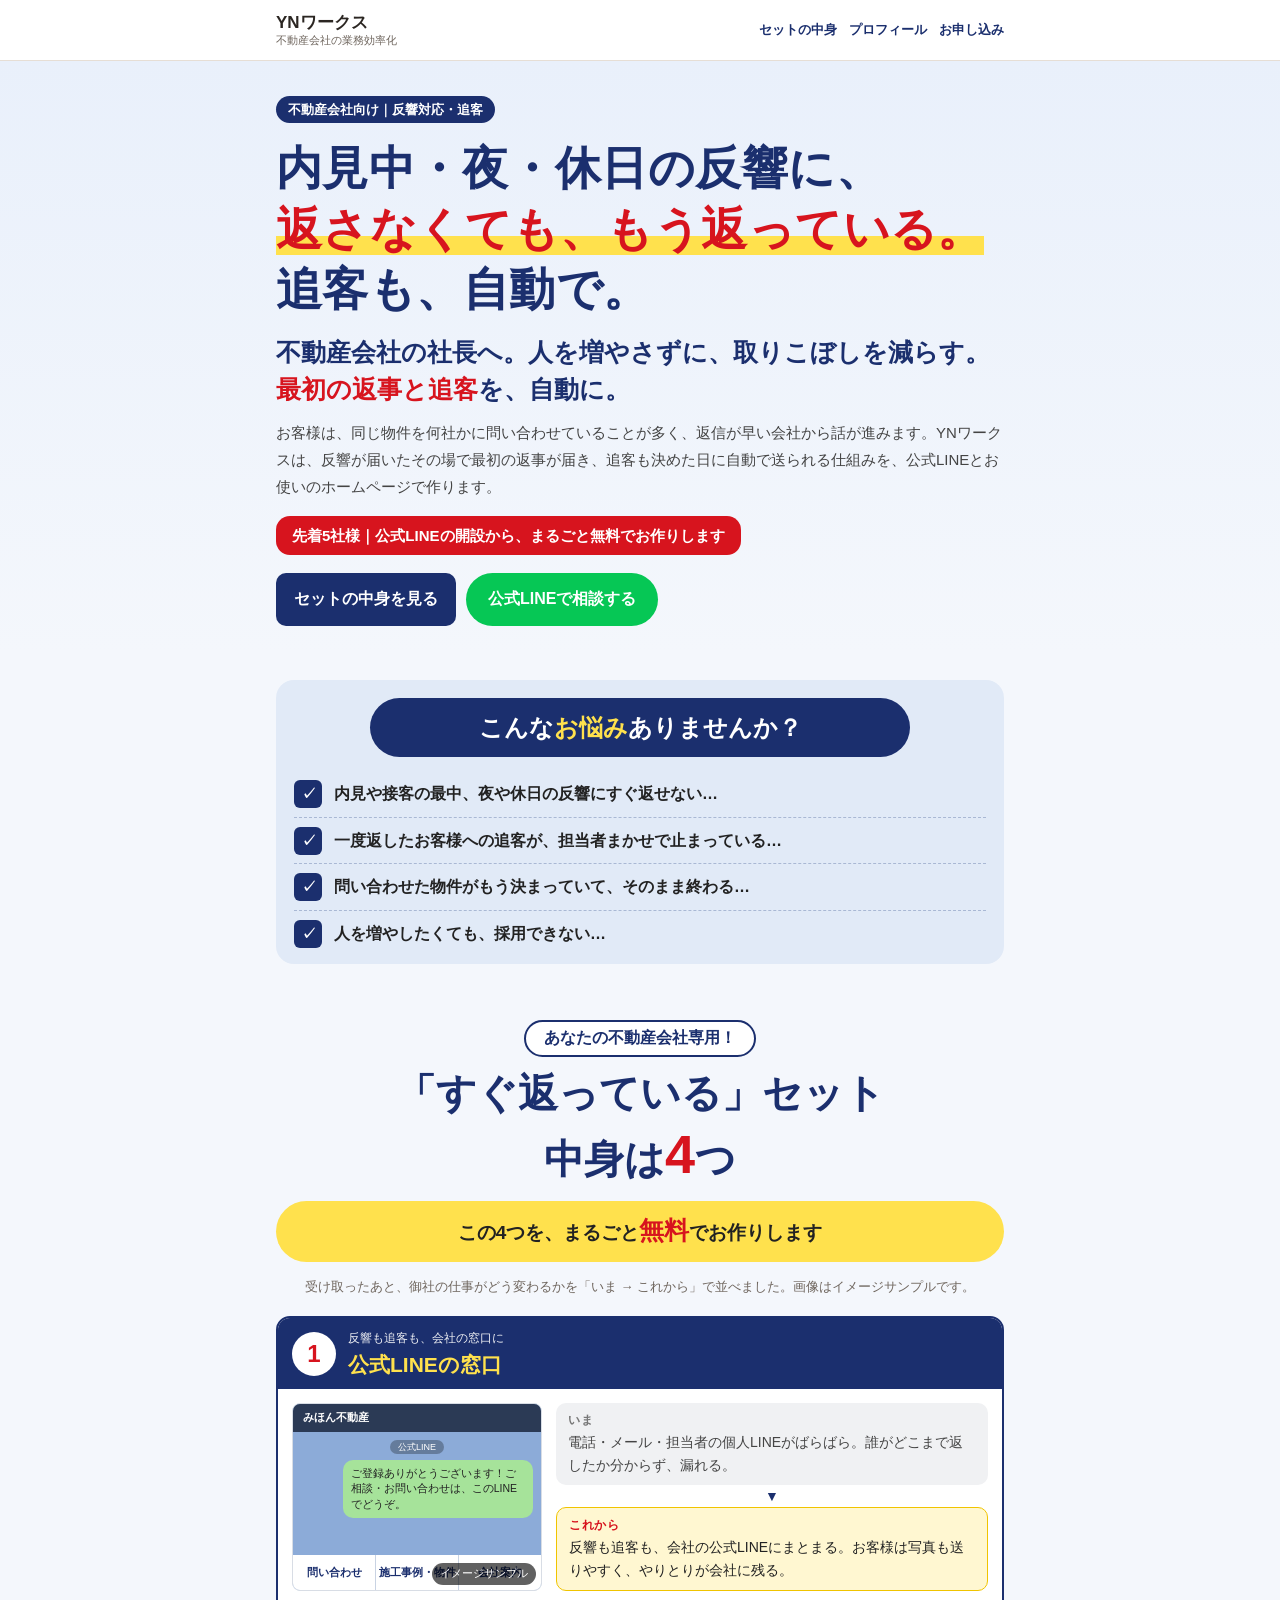
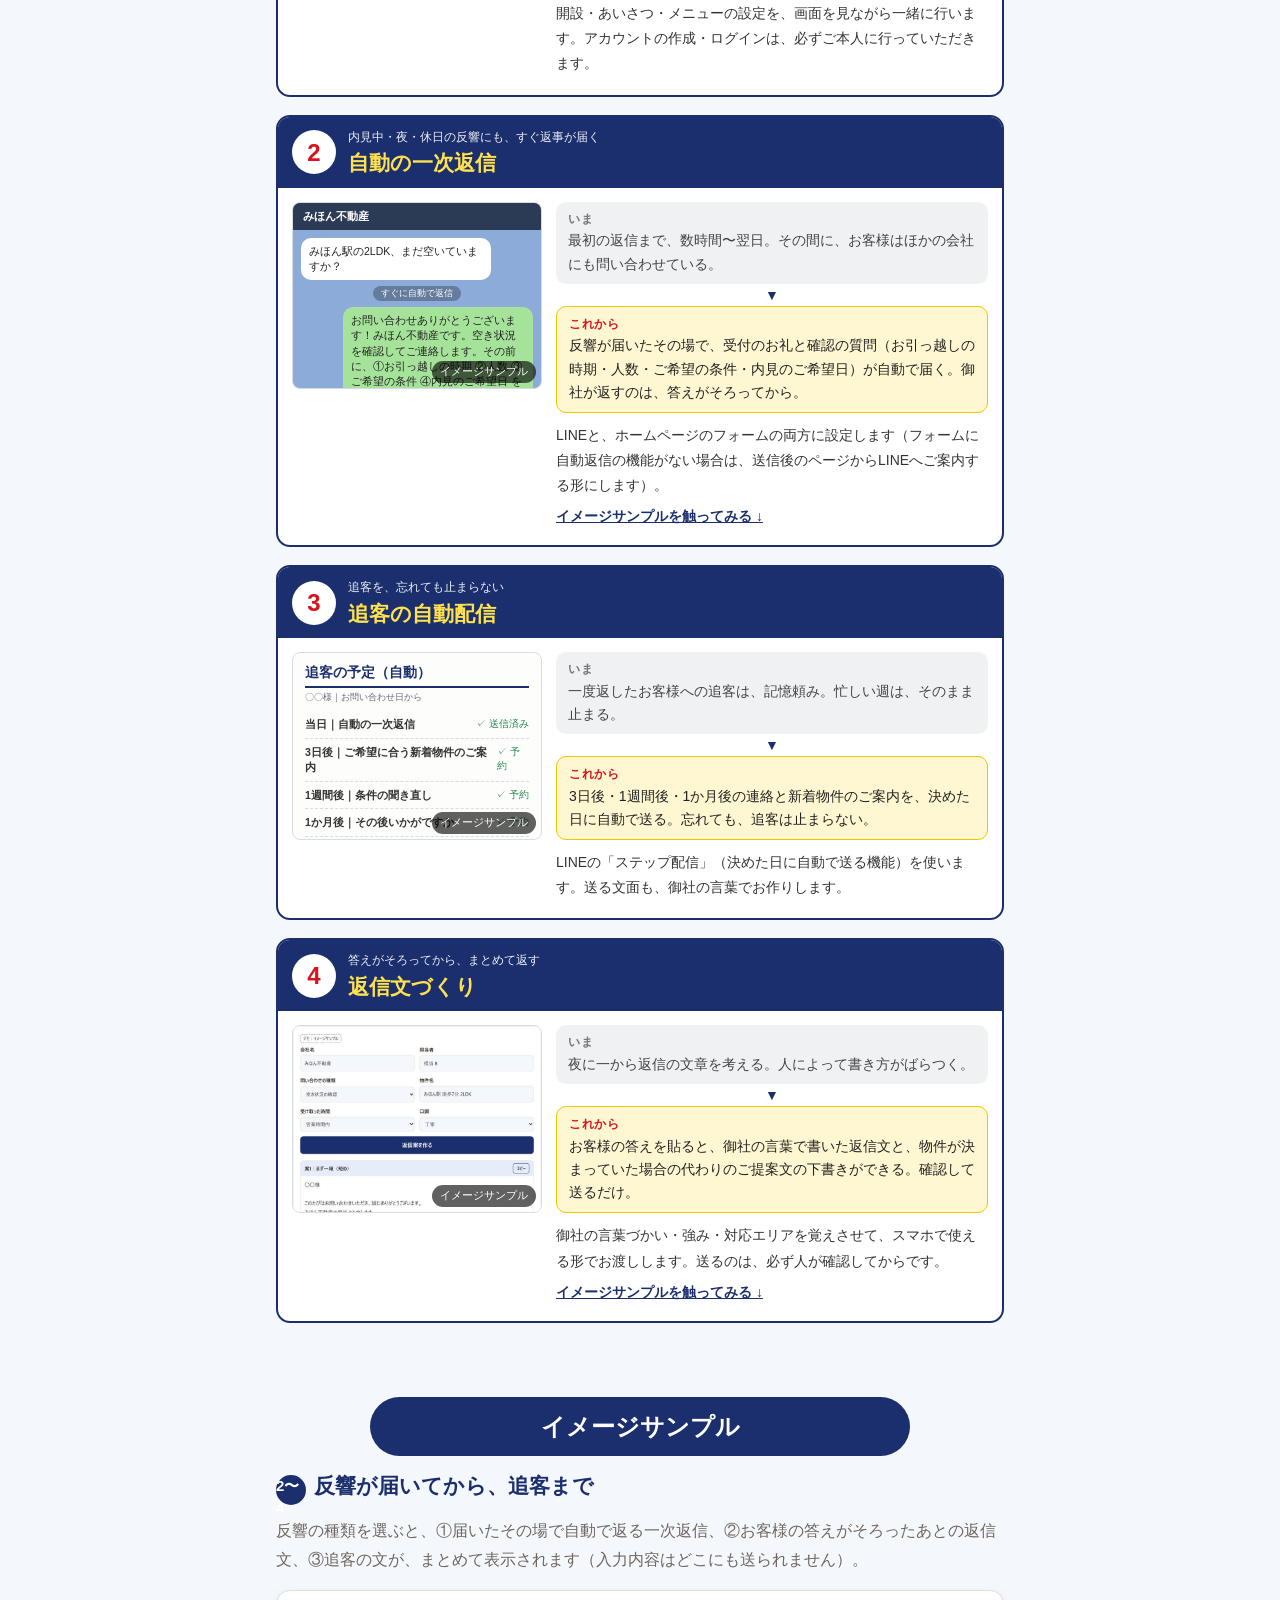
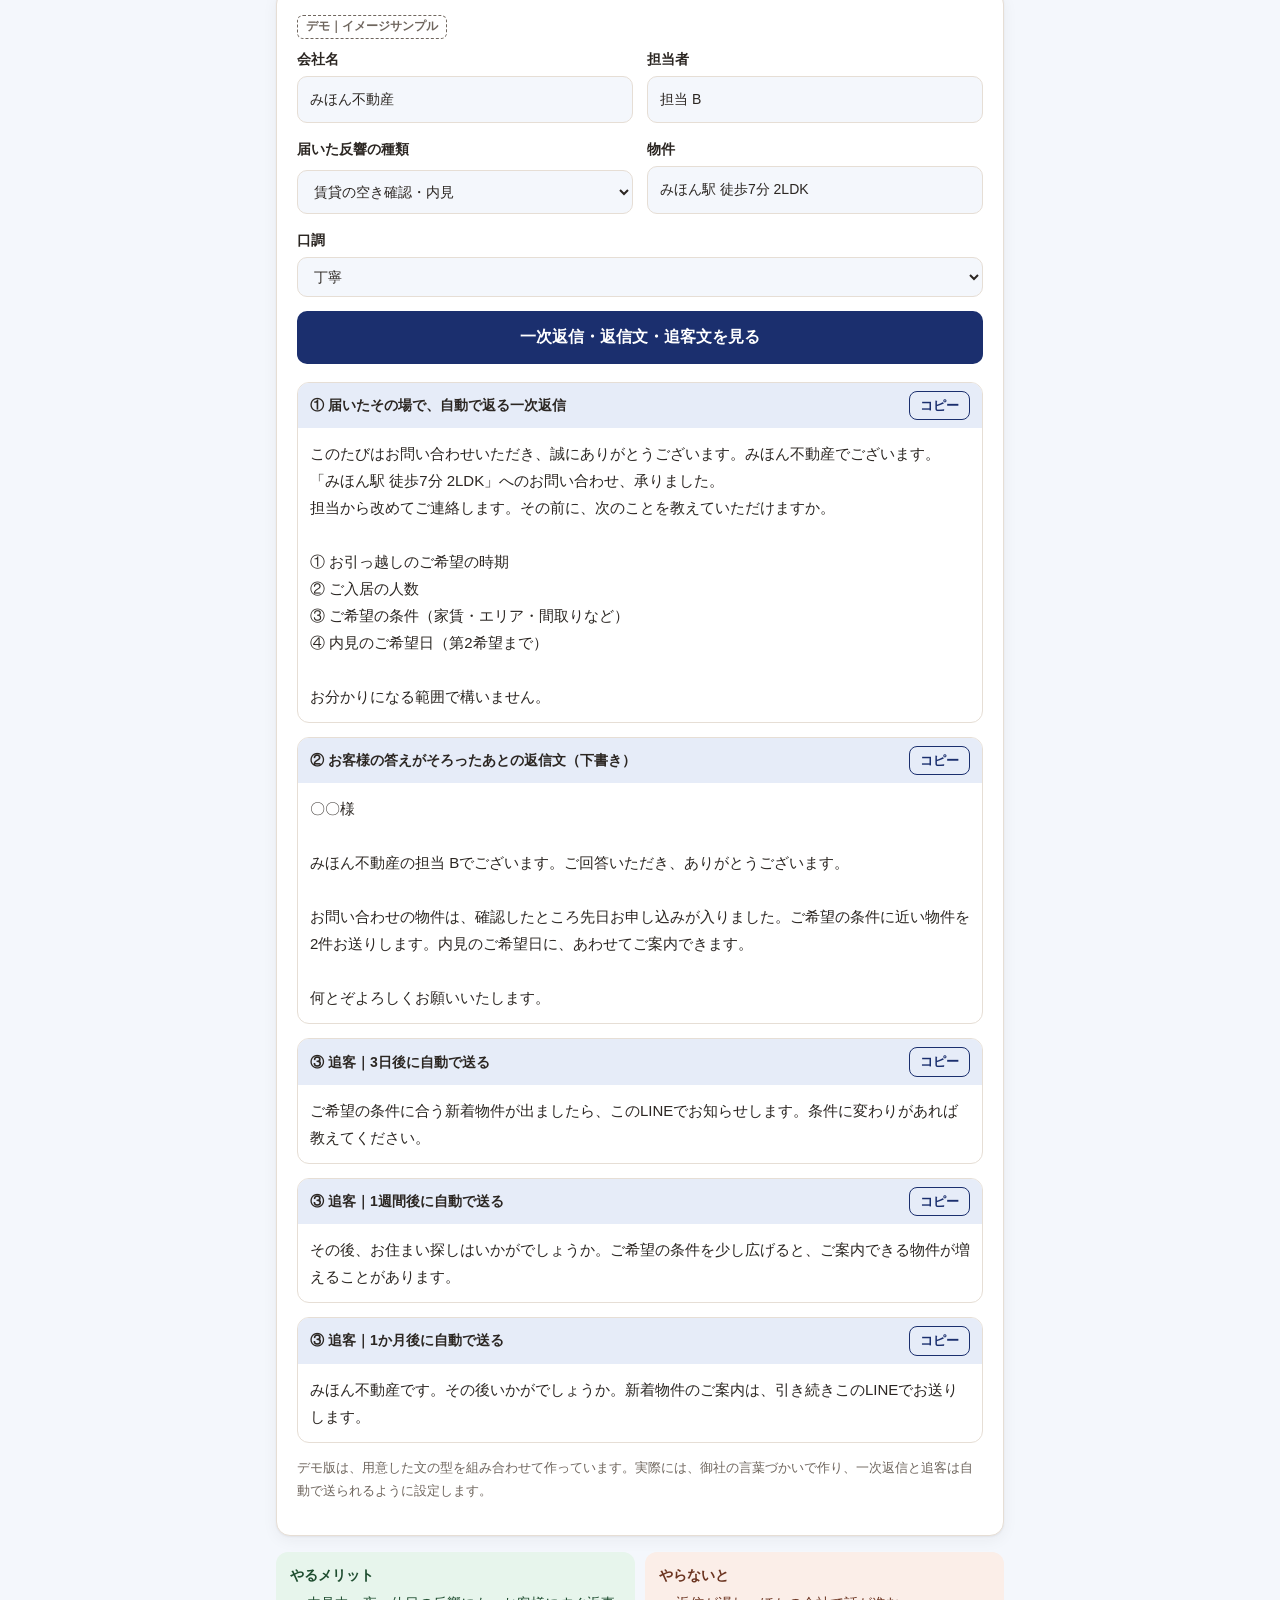
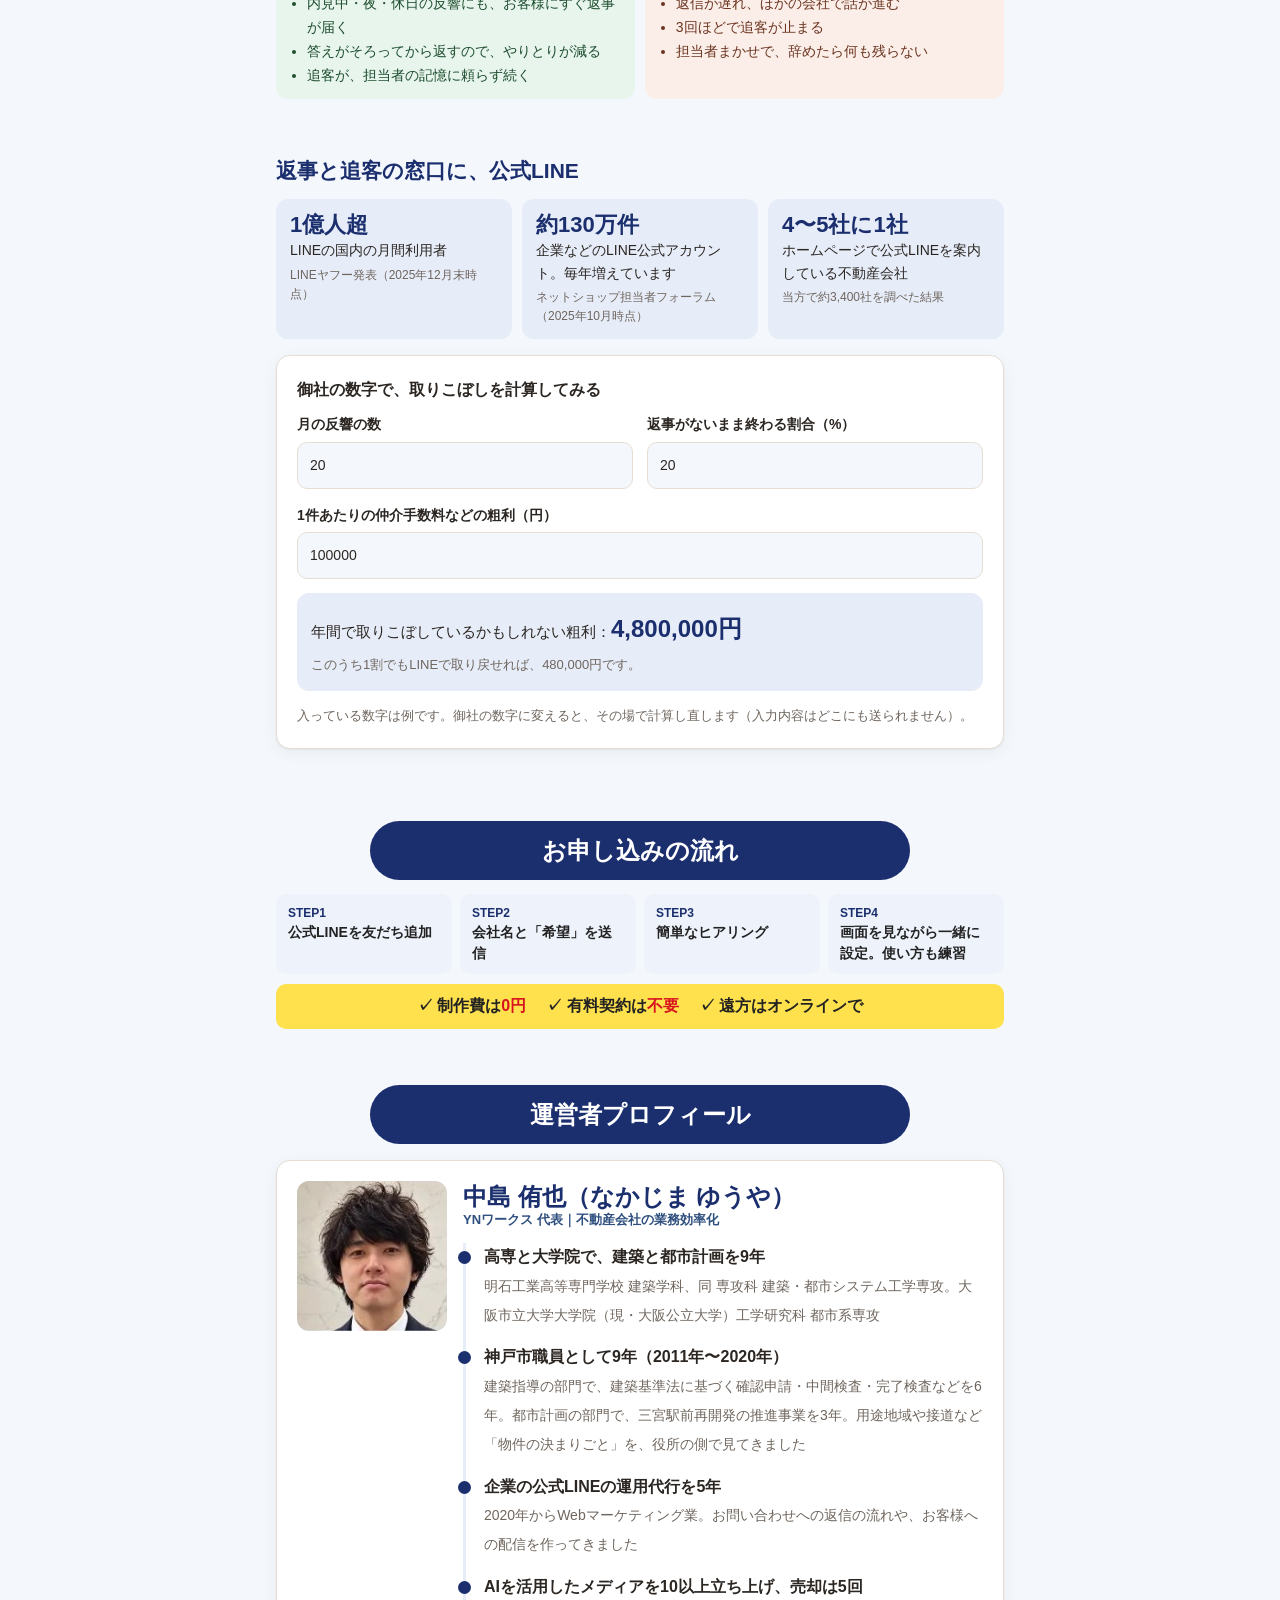
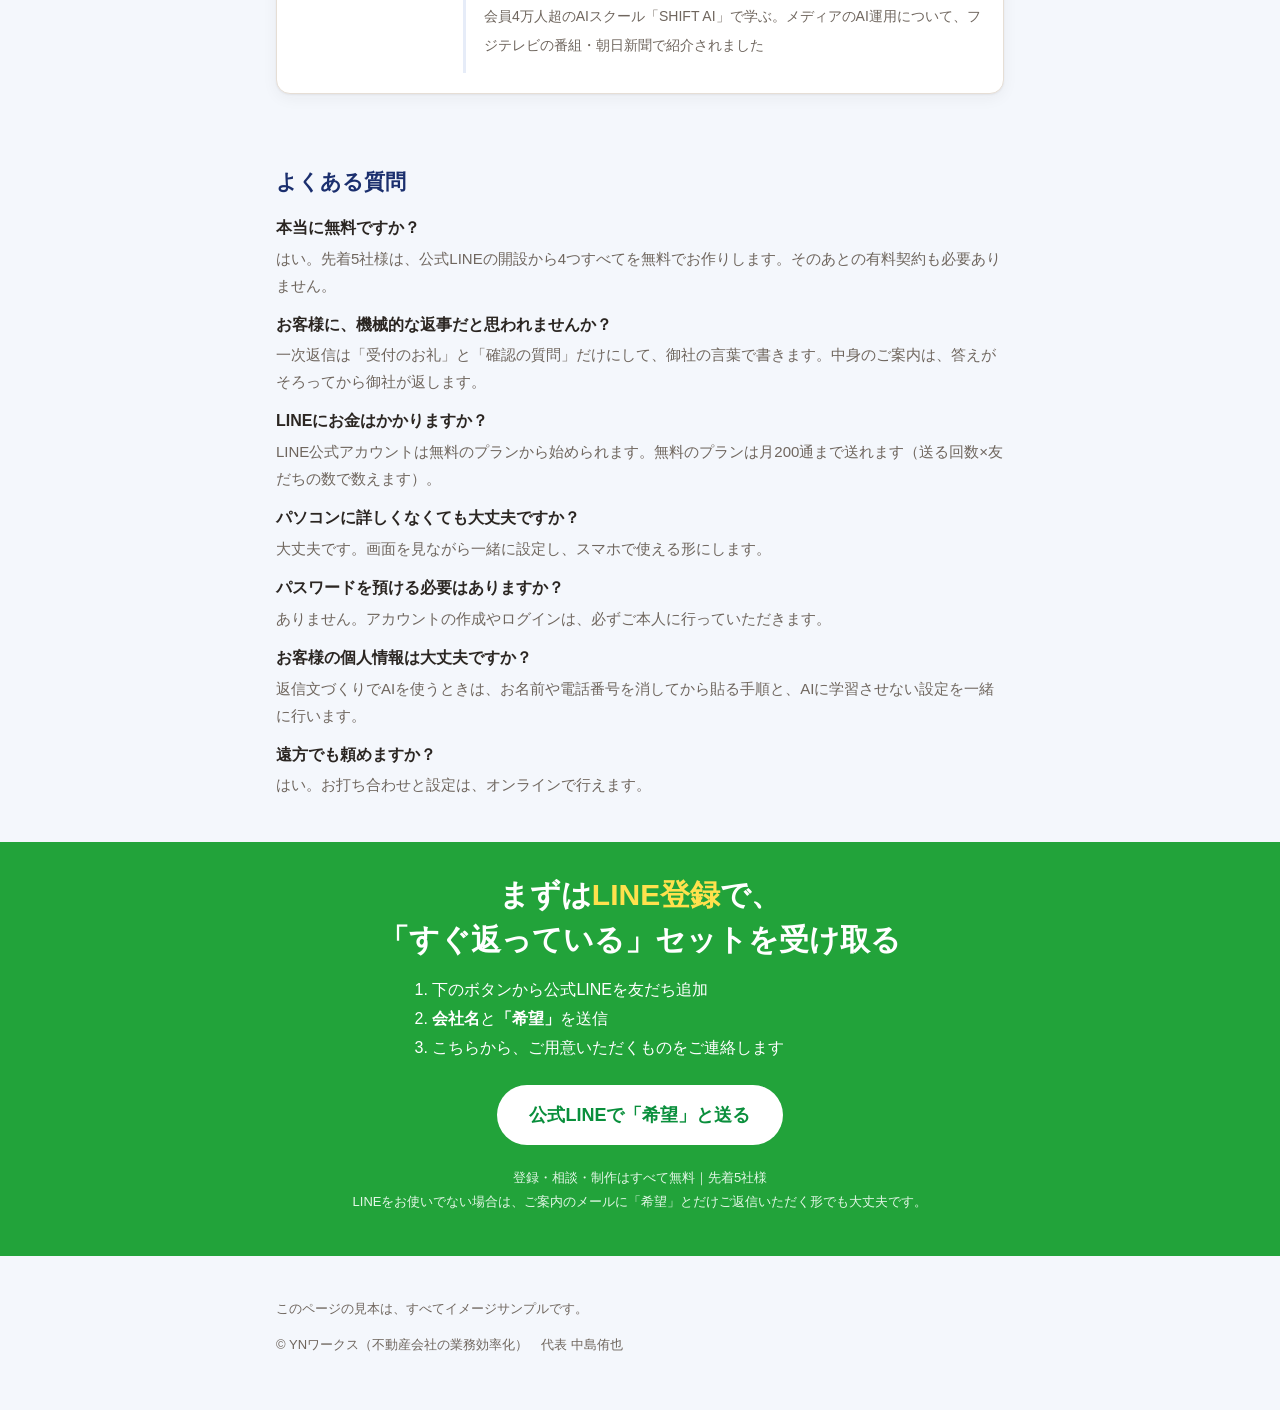
==== commit 525d5fef: "Add files via upload" ====
--- a/fudosan.html
+++ b/fudosan.html
@@ -1,526 +1,249 @@
-<!doctype html>
-<html lang="ja" data-theme="light">
-<head>
-<meta charset="utf-8">
-<meta name="viewport" content="width=device-width, initial-scale=1">
-<title>不動産会社のAI活用｜YNワークス</title>
-<meta name="description" content="接客が終わってから、夜に残りの雑務に追われている不動産会社の社長へ。反響への返信・追客・物件紹介文を、AI活用で短くします。選べる8つのプログラムから1つを無料でお作りします（先着5社）。">
-<link rel="stylesheet" href="style.css">
-</head>
-<body class="theme-fudosan lp">
-
-<header class="site">
-  <div class="wrap">
-    <a class="brand" href="fudosan.html"><b>YNワークス</b><small>不動産会社のAI活用支援</small></a>
-    <nav><a href="#menu">プログラム</a><a href="#about">プロフィール</a><a href="#contact">お申し込み</a></nav>
-  </div>
-</header>
-
-<div class="hero-lp">
-  <div class="wrap">
-    <span class="eyebrow">不動産会社向け｜AI活用×業務効率化</span>
-    <h1>接客が終わってから、<br><em>夜に残りの雑務に追われている</em><br>不動産会社の社長へ。</h1>
-    <p class="sub">人を増やさなくても、手間は減らせます。<br><em>AI活用</em>で、毎日の「書く・返す・伝える」を短く。</p>
-    <p class="intro">反響への返信・追客・物件紹介文といった雑務は、いまはAIに任せられるようになりました。YNワークスは、御社の仕事に合わせてAIを設定した状態でお渡しし、使い方まで一緒に練習します。</p>
-    <span class="offer">先着5社様｜8つのプログラムから1つ無料でお作りします</span>
-    <div class="hero-btns">
-      <a class="btn" href="#menu">8つのプログラムを見る</a>
-      <a class="btn-line" href="https://lin.ee/y8I2jqT" target="_blank" rel="noopener">公式LINEで相談する</a>
-    </div>
-  </div>
-</div>
-
-<section>
-  <div class="wrap">
-    <div class="pains-lp">
-      <span class="pill-title">こんな<em>お悩み</em>ありませんか？</span>
-      <ul>
-        <li>反響への返信や追客の文章に、毎日時間を取られている…</li>
-        <li>高い広告費で取った反響を、返信の遅れで逃している気がする…</li>
-        <li>物件紹介文やポータルの入力が終わらない…</li>
-        <li>「AIが便利」と聞くけれど、何から使えばいいか分からない…</li>
-      </ul>
-    </div>
-  </div>
-</section>
-
-<section id="menu">
-  <div class="wrap">
-    <div class="prog-head">
-      <span class="tag">あなたの不動産会社専用！</span>
-      <h2 class="big">AI活用×業務効率化<br>選べる<em>8</em>つのプログラム</h2>
-      <p class="yellow-band">8つの中から、お好きなものを<em>1つ無料</em>でお作りします</p>
-      <p class="note">受け取ったあと、御社の仕事がどう変わるかを「いま → これから」で並べました。時間はすべて当方の試算で、画像はイメージサンプルです。</p>
-    </div>
-    <article class="prog">
-      <header><span class="n">1</span><div><small>動画の編集時間を、ほぼゼロに</small><b>物件のショート動画を、写真から自動で作ってYouTubeへ</b></div></header>
-      <div class="body">
-        <figure><div class="mock mock-video"><div class="phone"><div class="ph p1"></div><div class="ph p2"></div><div class="telop">みほん駅 徒歩7分</div><div class="telop2">南向きの2LDK</div></div><div class="side"><b>写真を入れるだけ</b><span>テロップ・ナレーション・BGM</span><span>タイトル・説明文</span><span>予約投稿</span><em>みほん不動産</em></div></div><figcaption>イメージサンプル</figcaption></figure>
-        <div>
-          <div class="ba">
-            <div class="before"><b>いま</b>物件動画を作りたくても、編集に1本2〜3時間。結局、ポータルの写真だけで勝負している。</div>
-            <div class="arrow">▼</div>
-            <div class="after"><b>これから</b>物件の写真をフォルダに入れるだけで、テロップ・ナレーション・BGM付きのショート動画と、タイトル・説明文ができる。確認して予約投稿するだけ（1本10分ほど）。</div>
-          </div>
-          <p class="desc">AIで運営したYouTubeメディアを立ち上げ・売却してきた経験から、写真から動画を作る仕組みを御社用に設定し、最初の3本を一緒に作ります。成約したら動画を下げる手順と、説明欄に載せる表示事項もあわせてお渡しします。</p>
-        </div>
-      </div>
-    </article>
-
-    <article class="prog">
-      <header><span class="n">2</span><div><small>月に十数時間かかる入力を、数時間に</small><b>物件紹介文をAIで一括作成</b></div></header>
-      <div class="body">
-        <figure><div class="mock mock-doc"><b>物件紹介文（今月分）</b><small>50件　一括作成</small><ul class="rows"><li>みほん駅 2LDK<em>✓ ポータル ✓ SNS ✓ チラシ</em></li><li>みほん町 戸建て<em>✓ ポータル ✓ SNS ✓ チラシ</em></li><li>みほん台 土地<em>✓ ポータル ✓ SNS ✓ チラシ</em></li><li>みほん駅 1LDK<em>✓ ポータル ✓ SNS ✓ チラシ</em></li></ul></div><figcaption>イメージサンプル</figcaption></figure>
-        <div>
-          <div class="ba">
-            <div class="before"><b>いま</b>新しい物件が入るたびに、ポータル・SNS・チラシ用の紹介文を1件20〜30分。月50件なら15〜20時間。</div>
-            <div class="arrow">▼</div>
-            <div class="after"><b>これから</b>物件の情報をまとめて渡すと、媒体ごとの紹介文をAIが一括で作る。使えない言葉には注意が出て、確認して直すだけ。月2〜3時間ほどに。</div>
-          </div>
-          <p class="desc">御社の物件の書き方に合わせた設定と、一括で作る手順をお渡しします（下のイメージサンプルで、1件分を実際に試せます）。</p>
-        </div>
-      </div>
-    </article>
-
-    <article class="prog">
-      <header><span class="n">3</span><div><small>制作会社に頼まずに、自分で更新</small><b>ホームページの物件ページ・ブログ更新をAIで</b></div></header>
-      <div class="body">
-        <figure><div class="mock mock-web"><div class="bar"><i></i><i></i><i></i><span>mihon-fudosan.jp/blog</span></div><div class="pg"><b>みほん駅周辺の暮らしガイド</b><div class="img"></div><p></p><p></p><p class="s"></p></div></div><figcaption>イメージサンプル</figcaption></figure>
-        <div>
-          <div class="ba">
-            <div class="before"><b>いま</b>ホームページの更新は制作会社まかせか、夜に1記事1〜2時間。お知らせもブログも、何年も止まったまま。</div>
-            <div class="arrow">▼</div>
-            <div class="after"><b>これから</b>物件・地域の情報や短いメモから、記事やお知らせの下書きをAIが作る。読み直して貼るだけで、1記事10分ほど。</div>
-          </div>
-          <p class="desc">お使いのホームページ（WordPress・Wix・ジンドゥーなど）に合わせて、記事の型とAIの設定をお渡しし、最初の1記事を一緒に公開します。</p>
-        </div>
-      </div>
-    </article>
-
-    <article class="prog">
-      <header><span class="n">4</span><div><small>提案書づくりの時間を、売主様と話す時間に</small><b>査定報告書・売却提案書をAIで</b></div></header>
-      <div class="body">
-        <figure><div class="mock mock-doc"><b>売却査定のご報告</b><small>みほん町　戸建て　みほん様</small><div class="chart"><i style="height:40%"></i><i style="height:62%"></i><i style="height:55%"></i><i style="height:78%"></i></div><p></p><p></p><p class="s"></p></div><figcaption>イメージサンプル</figcaption></figure>
-        <div>
-          <div class="ba">
-            <div class="before"><b>いま</b>査定のたびに、周辺の事例や売り出し方の説明を一から書く。1件2〜3時間。</div>
-            <div class="arrow">▼</div>
-            <div class="after"><b>これから</b>物件の情報と査定の結果を渡すと、売主様向けのコメント・売却の進め方の説明をAIが下書きする。確認して整えるだけで、1件20〜30分ほど。</div>
-          </div>
-          <p class="desc">御社がいつも出している査定書の書式に合わせて、文章の型とAIの設定をお渡しします。査定額そのものは御社で決めていただきます。</p>
-        </div>
-      </div>
-    </article>
-
-    <article class="prog">
-      <header><span class="n">5</span><div><small>広告費で取った反響を逃さない</small><b>AI返信ツール＋公式LINEの開設</b></div></header>
-      <div class="body">
-        <figure><a href="#s1"><img src="g-f1-ai-reply.jpg" alt="反響への返信ツールのイメージサンプル" loading="lazy"></a><figcaption>イメージサンプル</figcaption></figure>
-        <div>
-          <div class="ba">
-            <div class="before"><b>いま</b>接客中や定休日に届いた反響への返信が遅れ、その間にお客様はほかの会社とやりとりを始めている。</div>
-            <div class="arrow">▼</div>
-            <div class="after"><b>これから</b>反響・内見予約・売却相談に、御社の言葉で返信案が3つ出る。選んで直すだけで一報が早くなり、やりとりはLINEで会社に残る。</div>
-          </div>
-          <p class="desc">反響から返信案を作るAIを設定します。窓口になる公式LINEの開設・設定も一緒に行います（すでにお使いの会社様はAIの設定から）。</p>
-          <a class="more" href="#s1">イメージサンプルを触ってみる ↓</a>
-        </div>
-      </div>
-    </article>
-
-    <article class="prog">
-      <header><span class="n">6</span><div><small>担当者が辞めても、対応の質が残る</small><b>ベテランの対応をAIに残す（60分）</b></div></header>
-      <div class="body">
-        <figure><a href="#s2"><img src="g-f2-assistant.jpg" alt="御社専用AIアシスタントのイメージサンプル" loading="lazy"></a><figcaption>イメージサンプル</figcaption></figure>
-        <div>
-          <div class="ba">
-            <div class="before"><b>いま</b>説明のうまさは担当者しだい。ベテランが辞めると、その対応は会社に何も残らない。</div>
-            <div class="arrow">▼</div>
-            <div class="after"><b>これから</b>新人がAIに頼めば、ベテランと同じ説明・言葉づかいの下書きが出る。対応の質が、人ではなく会社に残る。</div>
-          </div>
-          <p class="desc">ベテランの説明の仕方や過去の返信を、お使いのChatGPT・Geminiなどに覚えさせた「御社専用のAI」を、画面を見ながら一緒に作ります。</p>
-          <a class="more" href="#s2">イメージサンプルを見る ↓</a>
-        </div>
-      </div>
-    </article>
-
-    <article class="prog">
-      <header><span class="n">7</span><div><small>担当者まかせの追客をなくす</small><b>追客の文章をAIで作り、LINEで送る</b></div></header>
-      <div class="body">
-        <figure><a href="#s3"><img src="g-f3-tsuikyaku.jpg" alt="LINEの追客文のイメージサンプル" loading="lazy"></a><figcaption>イメージサンプル</figcaption></figure>
-        <div>
-          <div class="ba">
-            <div class="before"><b>いま</b>追客は担当者まかせ。「その後いかがですか」を2〜3回送って、そのまま途切れている。</div>
-            <div class="arrow">▼</div>
-            <div class="after"><b>これから</b>新着物件のご案内や条件の聞き直しなど、毎回役に立つ情報を添えた追客文をAIが作り、LINEで届けられる。</div>
-          </div>
-          <p class="desc">内見当日・2日後・1週間後の3通と、返事がない方への3通をお渡しし、追客文をAIで作る設定も行います。</p>
-          <a class="more" href="#s3">イメージサンプルを見る ↓</a>
-        </div>
-      </div>
-    </article>
-
-
-    <article class="prog">
-      <header><span class="n">8</span><div><small>元・役所の目線で、1枚に</small><b>物件の決まりごとの説明をAIで</b></div></header>
-      <div class="body">
-        <figure><a href="#s5"><img src="g-f5-kimarigoto.jpg" alt="物件の決まりごと説明シートのイメージサンプル" loading="lazy"></a><figcaption>イメージサンプル</figcaption></figure>
-        <div>
-          <div class="ba">
-            <div class="before"><b>いま</b>用途地域・接道・セットバックの説明に毎回時間がかかり、お客様には伝わりにくいまま。</div>
-            <div class="arrow">▼</div>
-            <div class="after"><b>これから</b>物件の情報を入れると、お客様の言葉で書いた説明をAIが作る。案内や商談のときに1枚で渡せて、決断の不安が減る。</div>
-          </div>
-          <p class="desc">説明シートの型と記入例、説明文をAIで作る設定をお渡しします。</p>
-          <a class="more" href="#s5">イメージサンプルを見る ↓</a>
-        </div>
-      </div>
-    </article>
-  </div>
-</section>
-
-<section id="samples" style="padding-bottom:0">
-  <div class="wrap">
-    <span class="pill-title">イメージサンプル</span>
-    <p class="lead" style="text-align:center">お渡しするものの見本です（下の番号は、上のプログラムの番号です）。デモは実際に触れます（入力内容はどこにも送られません）。</p>
-  </div>
-</section>
-
-<!-- 4. 物件紹介文 -->
-<section id="s4">
-  <div class="wrap">
-    <h2><span class="num">2</span>物件紹介文をAIで｜入力と紹介文の時間を、接客の時間に</h2>
-    <p class="lead">物件の情報を入れると、3種類の紹介文ができます。「最高」「格安」など、根拠がないと使えない言葉を入れると注意が出ます。</p>
-    <div class="card">
-      <span class="sample-badge">デモ｜イメージサンプル</span>
-      <form class="form" id="propForm">
-        <div class="row">
-          <label>種別
-            <select id="pp-kind">
-              <option value="rent">賃貸マンション</option>
-              <option value="mansion">中古マンション</option>
-              <option value="house">中古戸建て</option>
-              <option value="land">土地</option>
-            </select>
-          </label>
-          <label>駅名<input id="pp-station" value="みほん駅"></label>
-        </div>
-        <div class="row">
-          <label>駅からの道路距離（m）<input id="pp-dist" type="number" min="0" value="530"><span class="hint" id="pp-walk"></span></label>
-          <label id="pp-layout-wrap">間取り
-            <select id="pp-layout">
-              <option>1K</option><option>1LDK</option><option selected>2LDK</option><option>3LDK</option><option>4LDK</option>
-            </select>
-          </label>
-        </div>
-        <div class="row">
-          <label>広さ（㎡）<input id="pp-area" type="number" min="0" step="0.01" value="55.2"></label>
-          <label id="pp-year-wrap">築年（西暦）<input id="pp-year" type="number" min="1950" max="2026" value="2008"></label>
-        </div>
-        <label>価格・賃料<input id="pp-price" value="賃料 12.8万円（管理費 8,000円）"></label>
-        <div>
-          <span style="font-size:14px;font-weight:700">特徴</span>
-          <div class="checks" id="pp-features">
-            <label><input type="checkbox" value="南向き" checked>南向き</label>
-            <label><input type="checkbox" value="角部屋">角部屋</label>
-            <label><input type="checkbox" value="2階以上" checked>2階以上</label>
-            <label><input type="checkbox" value="駐車場あり">駐車場あり</label>
-            <label><input type="checkbox" value="ペット相談可">ペット相談可</label>
-            <label><input type="checkbox" value="リフォーム済み" checked>リフォーム済み</label>
-            <label><input type="checkbox" value="スーパーが近い">スーパーが近い</label>
-            <label><input type="checkbox" value="小学校が近い">小学校が近い</label>
-          </div>
-        </div>
-        <label>ひとことアピール（自由に）<input id="pp-free" value="日当たり抜群！この価格は格安です"><span class="hint">表示ルールのチェックを試せます</span></label>
-        <button class="primary" type="submit">紹介文を作る</button>
-      </form>
-      <div class="output" id="propOut"></div>
-      <p class="note">徒歩の分数は「道路距離80mにつき1分、1分未満は切り上げ」で計算しています。言葉のチェックは、よく問題になる言葉の例を拾うだけで、すべてを判定するものではありません。実際の制作では、表示ルールを確認したうえでお渡しします。</p>
-    </div>
-    <div class="merit">
-      <div class="plus"><b>やるメリット</b><ul><li>入力・紹介文の手間が減る</li><li>ポータル以外（SNS・自社HP）にも物件を出せる</li></ul></div>
-      <div class="minus"><b>やらないと</b><ul><li>ポータルにしか物件を出せず、広告費に頼ったまま</li></ul></div>
-    </div>
-  </div>
-</section>
-
-<!-- 1. 反響への返信 -->
-<section id="s1">
-  <div class="wrap">
-    <h2><span class="num">5</span>AI返信ツール＋公式LINEの開設｜広告費で取った反響を逃さない</h2>
-    <p class="lead">反響・内見予約・売却相談から、御社の言葉で返信案が3つ出るAIツールをお渡しします。お客様とのやりとりの窓口になる公式LINEの開設と初期設定（あいさつ・自動応答・メニュー）も、画面を見ながら一緒に行います。すでに公式LINEがある会社様は、AI返信ツールの追加から。</p>
-    <div class="card">
-      <span class="sample-badge">デモ｜イメージサンプル</span>
-      <form class="form" id="replyForm">
-        <div class="row">
-          <label>会社名<input id="rp-company" value="みほん不動産"></label>
-          <label>担当者<input id="rp-staff" value="担当 B"></label>
-        </div>
-        <div class="row">
-          <label>問い合わせの種類
-            <select id="rp-type">
-              <option value="vacancy">空き状況の確認</option>
-              <option value="viewing">内見の希望</option>
-              <option value="consult">条件の相談（ほかの物件も知りたい）</option>
-              <option value="document">資料の請求</option>
-              <option value="sell">売却の査定依頼</option>
-            </select>
-          </label>
-          <label>物件名<input id="rp-property" value="みほん駅 徒歩7分 2LDK"></label>
-        </div>
-        <div class="row">
-          <label>受け取った時間
-            <select id="rp-time">
-              <option value="open">営業時間内</option>
-              <option value="closed">営業時間外・定休日</option>
-            </select>
-          </label>
-          <label>口調
-            <select id="rp-tone">
-              <option value="polite">丁寧</option>
-              <option value="soft">やわらかめ</option>
-            </select>
-          </label>
-        </div>
-        <button class="primary" type="submit">返信案を作る</button>
-      </form>
-      <div class="output" id="replyOut"></div>
-      <p class="note">デモ版は、用意した文の型を組み合わせて作っています。実際には、御社の普段の返信や、よく来る問い合わせに合わせて設定します。空き状況はかならず確認してからお伝えする書き方にしています。</p>
-    </div>
-    <div class="merit">
-      <div class="plus"><b>やるメリット</b><ul><li>接客中・定休日でも、お客様はLINEで送れる</li><li>反響への一報が早くなる</li><li>内見のあとも気軽に連絡が続き、やりとりが会社に残る</li></ul></div>
-      <div class="minus"><b>やらないと</b><ul><li>一報が遅れて、ほかの会社に流れる</li><li>担当者の個人LINEでやりとりし、辞めたときに顧客情報が残らない</li></ul></div>
-    </div>
-    <p class="note">アカウントの作成・ログインは必ずご本人に行っていただきます。パスワードをお預かりすることはありません。</p>
-  </div>
-</section>
-
-<!-- 2. AIアシスタント -->
-<section id="s2">
-  <div class="wrap">
-    <h2><span class="num">6</span>ベテランの対応をAIに残す｜御社専用のAIアシスタント（60分）</h2>
-    <p class="lead">ベテランの説明の仕方・扱う物件の傾向・よくある質問・過去の返信を、お使いのChatGPT・Geminiなどに覚えさせます。新人が使っても、ベテランと同じ説明で下書きが出るようになり、担当者が辞めても対応の質が会社に残ります。オンラインまたは訪問で、使い方の練習まで一緒に行います。</p>
-    <div class="card">
-      <span class="sample-badge">イメージサンプル</span>
-      <div class="output" style="margin-top:4px">
-        <div class="out-item">
-          <header>社員がAIに頼んだこと</header>
-<pre>みほん駅の2LDKを内見したお客様に、「ほかも見てから決めたい」と言われた。押しつけにならない追客のLINEを作って。</pre>
-        </div>
-        <div class="out-item">
-          <header>御社専用のAIの答え（会社の言葉づかいで）<button class="copy" type="button">コピー</button></header>
-<pre>〇〇様
-本日は内見にお越しいただき、ありがとうございました。みほん不動産のBです。
-
-ほかのお部屋と比べるときは、「収納の広さ」と「夜の駅からの道の明るさ」も見ていただくと、住んでからの違いが分かりやすいです。
-
-気になるお部屋があれば、このLINEで送っていただければ、同じ目線で比べた資料をお作りします。</pre>
-        </div>
-      </div>
-      <p class="note">御社の過去の返信を読み込ませるので、御社がいつも伝えていることを入れて書きます。お客様の名前や電話番号は、読み込ませる前に消す手順も一緒に行います。</p>
-    </div>
-    <div class="merit">
-      <div class="plus"><b>やるメリット</b><ul><li>反響返信・追客・物件の説明の下書きが、御社の言葉で数秒</li><li>ベテランの説明の仕方が、会社に残る</li></ul></div>
-      <div class="minus"><b>やらないと</b><ul><li>AIを使っても一般的な文しか出ず、「AIは使えない」で終わりやすい</li></ul></div>
-    </div>
-  </div>
-</section>
-
-<!-- 3. フォロー・追客 -->
-<section id="s3">
-  <div class="wrap">
-    <h2><span class="num">7</span>追客の文章をAIで作り、LINEで送る｜担当者まかせの追客をなくす</h2>
-    <p class="lead">内見当日・2日後・1週間後の3通と、反響のあと返事がない方への3通（新着のご案内・条件の聞き直し・季節のご挨拶）をお渡しします。「その後いかがですか」だけで終わらず、毎回なにか役に立つ情報を添えます。下は2通のイメージサンプルです。</p>
-    <div class="card">
-      <span class="sample-badge">イメージサンプル</span>
-      <div class="print-row">
-        <div>
-          <p style="margin:0 0 6px;font-weight:700;font-size:14px">内見の当日</p>
-          <div class="chat">
-            <div class="from">みほん不動産</div>
-            <div class="bubble">〇〇様
-本日はお忙しいなか、内見にお越しいただきありがとうございました。みほん不動産のBです。
-
-実際にご覧になって、気になった点はありませんでしたか。
-「収納の広さ」「夜の周辺の様子」など、あとから気になることも多いので、思いついたときにこのLINEでお気軽にお聞きください。
-
-ほかの物件と比べたい場合も、条件をお知らせいただければお探しします。</div>
-          </div>
-        </div>
-        <div>
-          <p style="margin:0 0 6px;font-weight:700;font-size:14px">返事がない方へ（新着のご案内）</p>
-          <div class="chat">
-            <div class="from">みほん不動産</div>
-            <div class="bubble">〇〇様
-先日はお問い合わせありがとうございました。みほん不動産のBです。
-
-お探しの「みほん駅 徒歩10分以内・2LDK」に近いお部屋が、今週1件出ました。
-南向きの3階で、前回のお部屋より家賃が5,000円低めです。
-
-ご興味があれば、間取り図をお送りします。条件が変わっていれば、ひとことお知らせいただくだけで探し直します。
-
-お部屋が決まっていましたら、このメッセージは読み流してください。</div>
-          </div>
-        </div>
-      </div>
-    </div>
-    <div class="merit">
-      <div class="plus"><b>やるメリット</b><ul><li>「その後いかがですか」で終わらず、毎回役に立つ情報を届けられる</li><li>担当者が替わっても、会社に残る</li></ul></div>
-      <div class="minus"><b>やらないと</b><ul><li>3回ほどで追客をやめてしまい、続けたほかの会社に決められる</li></ul></div>
-    </div>
-  </div>
-</section>
-
-<!-- 5. 決まりごと解説シート -->
-<section id="s5">
-  <div class="wrap">
-    <h2><span class="num">8</span>物件の決まりごとの説明をAIで｜元・役所の目線で1枚に</h2>
-    <p class="lead">お客様が「それって何？」と聞きがちな言葉を、先回りして説明するA4シートです。案内や商談のときにお渡しできます。</p>
-    <div class="card">
-      <span class="sample-badge">イメージサンプル</span>
-      <div class="sheet">
-        <h3>この土地の決まりごと</h3>
-        <p class="sub">みほん駅 徒歩9分／土地 120㎡（イメージサンプル）　みほん不動産</p>
-        <dl>
-          <dt>用途地域<small>第一種低層住居専用地域</small></dt>
-          <dd>静かな住宅地を守るための地域です。建てられるのは主に住宅で、建物の高さは10mまで（この地域の場合）。まわりに高い建物が建ちにくいのも特徴です。</dd>
-          <dt>建ぺい率<small>50％</small></dt>
-          <dd>土地を真上から見て、建物が占めてよい割合です。120㎡の土地なら、建物は60㎡まで。残りは庭や駐車場になります。</dd>
-          <dt>容積率<small>100％</small></dt>
-          <dd>各階の床面積を合計した広さの上限です。120㎡の土地なら、合計120㎡まで。たとえば2階建てで1階60㎡＋2階60㎡になります。</dd>
-          <dt>前面道路とセットバック<small>幅3.6mの道（建築基準法42条2項の道路）</small></dt>
-          <dd>
-            幅4m未満の道に面しているため、道の中心から2m下がった線までは建物や塀を建てられません。この土地では、道路側の約0.2mがそれにあたります。
-            <svg viewBox="0 0 320 120" role="img" aria-label="セットバックの図：道の中心から2m下がった線まで建物を建てられない">
-              <rect x="0" y="0" width="320" height="44" fill="#e9edf2"/>
-              <line x1="0" y1="22" x2="320" y2="22" stroke="#8a96a8" stroke-dasharray="6 5"/>
-              <text x="8" y="16" font-size="10" fill="#556">道路（幅3.6m）</text>
-              <text x="210" y="16" font-size="10" fill="#556">道の中心</text>
-              <rect x="60" y="44" width="200" height="6" fill="#f2c9a0"/>
-              <text x="266" y="52" font-size="10" fill="#9a5a1c">下がる部分 約0.2m</text>
-              <rect x="60" y="50" width="200" height="66" fill="#fff" stroke="#2f4f7f"/>
-              <text x="160" y="88" font-size="12" fill="#2f4f7f" text-anchor="middle">土地（120㎡）</text>
-            </svg>
-          </dd>
-          <dt>接道<small>道路に約6m接しています</small></dt>
-          <dd>家を建てるには、決まった道路に2m以上接している必要があります。この土地はその条件を満たしています。</dd>
-        </dl>
-        <p class="foot">一般的な仕組みの説明です。実際の制限は、重要事項説明と役所の資料でご確認ください。</p>
-      </div>
-      <p class="note">実際の制作では、御社で調べた物件の情報をもとに、この形の型と記入例をお渡しします。内容は御社でご確認ください。</p>
-    </div>
-    <div class="merit">
-      <div class="plus"><b>やるメリット</b><ul><li>お客様が「それって何？」と聞きがちな言葉を、先回りして説明できる</li><li>物件の情報を入れると、説明文をAIが作れる</li></ul></div>
-      <div class="minus"><b>やらないと</b><ul><li>説明に毎回時間がかかり、分かりにくいまま決断をためらわれる</li></ul></div>
-    </div>
-  </div>
-</section>
-
-<section id="line">
-  <div class="wrap">
-    <h2>AIの返信を届ける窓口に、公式LINE</h2>
-    <ul class="facts">
-      <li><strong>1億人超</strong>LINEの国内の月間利用者<small>LINEヤフー発表（2025年12月末時点）</small></li>
-      <li><strong>約130万件</strong>企業などのLINE公式アカウント。毎年増えています<small>ネットショップ担当者フォーラム（2025年10月時点）</small></li>
-      <li><strong>4〜5社に1社</strong>ホームページで公式LINEを案内している不動産会社<small>当方で約3,400社を調べた結果</small></li>
-    </ul>
-    <div class="merit">
-      <div class="plus"><b>同業が始めている理由</b><ul>
-        <li>お客様の連絡手段が、電話・メールからLINEに移っている</li>
-        <li>内見の予約や書類の写真を、気軽に送ってもらえる</li>
-        <li>内見のあとも、気軽に連絡を続けられる</li>
-        <li>過去のお客様に、無料のプランの範囲で案内を届けられる</li></ul></div>
-      <div class="minus"><b>始めないと起きやすいこと</b><ul>
-        <li>一括査定・反響で、気軽に相談できる会社に負けやすい</li>
-        <li>内見のあと、連絡が途切れる</li>
-        <li>担当者の個人LINEでやりとりし、辞めたときに顧客情報が会社に残らない</li></ul></div>
-    </div>
-    <div class="card">
-      <h3 style="margin:0 0 8px;font-size:16px">御社の数字で、取りこぼしを計算してみる</h3>
-      <form class="form" id="lossForm">
-        <div class="row">
-          <label>月の反響の数<input id="lc-count" type="number" min="0" value="20"></label>
-          <label>返事がないまま終わる割合（%）<input id="lc-rate" type="number" min="0" max="100" value="20"></label>
-        </div>
-        <label>1件あたりの仲介手数料などの粗利（円）<input id="lc-profit" type="number" min="0" step="10000" value="100000"></label>
-      </form>
-      <div class="calc-result" id="lossOut"></div>
-      <p class="note" style="margin-bottom:0">入っている数字は例です。御社の数字に変えると、その場で計算し直します（入力内容はどこにも送られません）。</p>
-    </div>
-  </div>
-</section>
-
-<section id="flow">
-  <div class="wrap">
-    <span class="pill-title">お申し込みの流れ</span>
-    <ol class="steps4">
-      <li><span>STEP1</span>公式LINEを友だち追加</li>
-      <li><span>STEP2</span>会社名と、希望の番号（1〜8）を送信</li>
-      <li><span>STEP3</span>簡単なヒアリング</li>
-      <li><span>STEP4</span>御社専用に作ってお渡し。使い方も一緒に練習</li>
-    </ol>
-    <div class="checks-band"><span>✓ 制作費は<em>0円</em></span><span>✓ 有料契約は<em>不要</em></span><span>✓ 遠方はオンラインで</span></div>
-  </div>
-</section>
-
-<section id="about">
-  <div class="wrap">
-    <span class="pill-title">運営者プロフィール</span>
-    <div class="card prof-lp">
-      <img src="profile.jpg" alt="YNワークス 代表 中島侑也">
-      <div>
-        <div class="nm">中島 侑也（なかじま ゆうや）<small>YNワークス 代表｜不動産会社のAI活用支援</small></div>
-        <ol class="timeline" style="margin-top:14px">
-          <li><b>高専と大学院で、建築と都市計画を9年</b><span>明石工業高等専門学校 建築学科、同 専攻科 建築・都市システム工学専攻。大阪市立大学大学院（現・大阪公立大学）工学研究科 都市系専攻</span></li>
-          <li><b>神戸市職員として9年（2011年〜2020年）</b><span>建築指導の部門で、建築基準法に基づく確認申請・中間検査・完了検査などを6年。都市計画の部門で、三宮駅前再開発の推進事業を3年。用途地域や接道など「物件の決まりごと」を、役所の側で見てきました</span></li>
-          <li><b>企業の公式LINEの運用代行を5年</b><span>2020年からWebマーケティング業。お問い合わせへの返信の流れや、お客様への配信を作ってきました</span></li>
-          <li><b>AIを活用したメディアを10以上立ち上げ、売却は5回</b><span>会員4万人超のAIスクール「SHIFT AI」で学ぶ。メディアのAI運用について、フジテレビの番組・朝日新聞で紹介されました</span></li>
-        </ol>
-      </div>
-    </div>
-  </div>
-</section>
-
-<section>
-  <div class="wrap">
-    <h2>よくある質問</h2>
-    <dl class="faq">
-      <dt>本当に無料ですか？</dt>
-      <dd>はい。先着5社様は、8つのプログラムから1つを無料でお作りします。そのあとの有料契約も必要ありません。</dd>
-      <dt>パソコンやAIに詳しくなくても大丈夫ですか？</dt>
-      <dd>大丈夫です。スマホで使える形にして、使い方も一緒に練習します。</dd>
-      <dt>公式LINEのパスワードを預ける必要はありますか？</dt>
-      <dd>ありません。アカウントの作成やログインは、必ずご本人に行っていただきます。</dd>
-      <dt>お客様の個人情報は大丈夫ですか？</dt>
-      <dd>AIに読み込ませる前に、お名前や電話番号を消す手順と、AIに学習させない設定を一緒に行います。</dd>
-      <dt>遠方でも頼めますか？</dt>
-      <dd>はい。お打ち合わせはオンラインで行えます。</dd>
-    </dl>
-  </div>
-</section>
-
-<section class="cta-lp" id="contact">
-  <div class="wrap">
-    <h2>まずは<em>LINE登録</em>で、<br>御社専用のAI活用プログラムを1つ受け取る</h2>
-    <ol class="steps">
-      <li>下のボタンから公式LINEを友だち追加</li>
-      <li><b>会社名</b>と、<b>希望するプログラムの番号</b>（1〜8）を送信</li>
-      <li>こちらから、ご用意いただくものをご連絡します</li>
-    </ol>
-    <a class="btn-line" href="https://lin.ee/y8I2jqT" target="_blank" rel="noopener">公式LINEで番号を送る</a>
-    <p class="note">登録・相談・制作はすべて無料｜先着5社様<br>LINEをお使いでない場合は、ご案内のメールに番号だけご返信いただく形でも大丈夫です。</p>
-  </div>
-</section>
-
-<footer class="site">
-  <div class="wrap">
-    <p>このページの見本は、すべてイメージサンプルです。</p>
-    <p>© YNワークス（不動産会社のAI活用支援）　代表 中島侑也</p>
-  </div>
-</footer>
-
-<div class="toast" id="toast">コピーしました</div>
-<script src="common.js"></script>
-<script src="fudosan.js"></script>
-</body>
-</html>
+<!doctype html>
+<html lang="ja" data-theme="light">
+<head>
+<meta charset="utf-8">
+<meta name="viewport" content="width=device-width, initial-scale=1">
+<title>反響に、返さなくても、もう返っている｜不動産会社向け｜YNワークス</title>
+<meta name="description" content="内見中・夜・休日の反響に、返さなくても、もう返っている。追客も、自動で。反響が届いたその場で最初の返事が届き、追客も自動で送られる仕組みを、公式LINEの開設からまるごと無料でお作りします（先着5社）。">
+<link rel="stylesheet" href="style.css">
+</head>
+<body class="theme-fudosan lp">
+
+<header class="site">
+  <div class="wrap">
+    <a class="brand" href="fudosan.html"><b>YNワークス</b><small>不動産会社の業務効率化</small></a>
+    <nav><a href="#menu">セットの中身</a><a href="#about">プロフィール</a><a href="#contact">お申し込み</a></nav>
+  </div>
+</header>
+
+<div class="hero-lp">
+  <div class="wrap">
+    <span class="eyebrow">不動産会社向け｜反響対応・追客</span>
+    <h1>内見中・夜・休日の反響に、<br><em>返さなくても、もう返っている。</em><br>追客も、自動で。</h1>
+    <p class="sub">不動産会社の社長へ。人を増やさずに、取りこぼしを減らす。<br><em>最初の返事と追客</em>を、自動に。</p>
+    <p class="intro">お客様は、同じ物件を何社かに問い合わせていることが多く、返信が早い会社から話が進みます。YNワークスは、反響が届いたその場で最初の返事が届き、追客も決めた日に自動で送られる仕組みを、公式LINEとお使いのホームページで作ります。</p>
+    <span class="offer">先着5社様｜公式LINEの開設から、まるごと無料でお作りします</span>
+    <div class="hero-btns">
+      <a class="btn" href="#menu">セットの中身を見る</a>
+      <a class="btn-line" href="https://lin.ee/y8I2jqT" target="_blank" rel="noopener">公式LINEで相談する</a>
+    </div>
+  </div>
+</div>
+
+<section>
+  <div class="wrap">
+    <div class="pains-lp">
+      <span class="pill-title">こんな<em>お悩み</em>ありませんか？</span>
+      <ul><li>内見や接客の最中、夜や休日の反響にすぐ返せない…</li><li>一度返したお客様への追客が、担当者まかせで止まっている…</li><li>問い合わせた物件がもう決まっていて、そのまま終わる…</li><li>人を増やしたくても、採用できない…</li></ul>
+    </div>
+  </div>
+</section>
+
+<section id="menu">
+  <div class="wrap">
+    <div class="prog-head">
+      <span class="tag">あなたの不動産会社専用！</span>
+      <h2 class="big">「すぐ返っている」セット<br>中身は<em>4</em>つ</h2>
+      <p class="yellow-band">この4つを、まるごと<em>無料</em>でお作りします</p>
+      <p class="note">受け取ったあと、御社の仕事がどう変わるかを「いま → これから」で並べました。画像はイメージサンプルです。</p>
+    </div>
+
+    <article class="prog">
+      <header><span class="n">1</span><div><small>反響も追客も、会社の窓口に</small><b>公式LINEの窓口</b></div></header>
+      <div class="body">
+        <figure><div class="mock mock-line"><div class="top">みほん不動産</div><div class="msgs"><small>公式LINE</small><p class="out">ご登録ありがとうございます！ご相談・お問い合わせは、このLINEでどうぞ。</p></div><div class="rich"><span>問い合わせ</span><span>施工事例・物件</span><span>会社案内</span></div></div><figcaption>イメージサンプル</figcaption></figure>
+        <div>
+          <div class="ba">
+            <div class="before"><b>いま</b>電話・メール・担当者の個人LINEがばらばら。誰がどこまで返したか分からず、漏れる。</div>
+            <div class="arrow">▼</div>
+            <div class="after"><b>これから</b>反響も追客も、会社の公式LINEにまとまる。お客様は写真も送りやすく、やりとりが会社に残る。</div>
+          </div>
+          <p class="desc">開設・あいさつ・メニューの設定を、画面を見ながら一緒に行います。アカウントの作成・ログインは、必ずご本人に行っていただきます。</p>
+        </div>
+      </div>
+    </article>
+
+    <article class="prog">
+      <header><span class="n">2</span><div><small>内見中・夜・休日の反響にも、すぐ返事が届く</small><b>自動の一次返信</b></div></header>
+      <div class="body">
+        <figure><a href="#s1"><div class="mock mock-line"><div class="top">みほん不動産</div><div class="msgs"><p class="in">みほん駅の2LDK、まだ空いていますか？</p><small>すぐに自動で返信</small><p class="out">お問い合わせありがとうございます！みほん不動産です。空き状況を確認してご連絡します。その前に、①お引っ越しの時期 ②人数 ③ご希望の条件 ④内見のご希望日 を教えてください。</p></div></div></a><figcaption>イメージサンプル</figcaption></figure>
+        <div>
+          <div class="ba">
+            <div class="before"><b>いま</b>最初の返信まで、数時間〜翌日。その間に、お客様はほかの会社にも問い合わせている。</div>
+            <div class="arrow">▼</div>
+            <div class="after"><b>これから</b>反響が届いたその場で、受付のお礼と確認の質問（お引っ越しの時期・人数・ご希望の条件・内見のご希望日）が自動で届く。御社が返すのは、答えがそろってから。</div>
+          </div>
+          <p class="desc">LINEと、ホームページのフォームの両方に設定します（フォームに自動返信の機能がない場合は、送信後のページからLINEへご案内する形にします）。</p>
+          <a class="more" href="#s1">イメージサンプルを触ってみる ↓</a>
+        </div>
+      </div>
+    </article>
+
+    <article class="prog">
+      <header><span class="n">3</span><div><small>追客を、忘れても止まらない</small><b>追客の自動配信</b></div></header>
+      <div class="body">
+        <figure><div class="mock mock-doc"><b>追客の予定（自動）</b><small>〇〇様｜お問い合わせ日から</small><ul class="rows"><li>当日｜自動の一次返信<em>✓ 送信済み</em></li><li>3日後｜ご希望に合う新着物件のご案内<em>✓ 予約</em></li><li>1週間後｜条件の聞き直し<em>✓ 予約</em></li><li>1か月後｜その後いかがですか<em>✓ 予約</em></li></ul></div><figcaption>イメージサンプル</figcaption></figure>
+        <div>
+          <div class="ba">
+            <div class="before"><b>いま</b>一度返したお客様への追客は、記憶頼み。忙しい週は、そのまま止まる。</div>
+            <div class="arrow">▼</div>
+            <div class="after"><b>これから</b>3日後・1週間後・1か月後の連絡と新着物件のご案内を、決めた日に自動で送る。忘れても、追客は止まらない。</div>
+          </div>
+          <p class="desc">LINEの「ステップ配信」（決めた日に自動で送る機能）を使います。送る文面も、御社の言葉でお作りします。</p>
+        </div>
+      </div>
+    </article>
+
+    <article class="prog">
+      <header><span class="n">4</span><div><small>答えがそろってから、まとめて返す</small><b>返信文づくり</b></div></header>
+      <div class="body">
+        <figure><a href="#s1"><img src="g-f1-ai-reply.jpg" alt="返信文を作るツールのイメージサンプル" loading="lazy"></a><figcaption>イメージサンプル</figcaption></figure>
+        <div>
+          <div class="ba">
+            <div class="before"><b>いま</b>夜に一から返信の文章を考える。人によって書き方がばらつく。</div>
+            <div class="arrow">▼</div>
+            <div class="after"><b>これから</b>お客様の答えを貼ると、御社の言葉で書いた返信文と、物件が決まっていた場合の代わりのご提案文の下書きができる。確認して送るだけ。</div>
+          </div>
+          <p class="desc">御社の言葉づかい・強み・対応エリアを覚えさせて、スマホで使える形でお渡しします。送るのは、必ず人が確認してからです。</p>
+          <a class="more" href="#s1">イメージサンプルを触ってみる ↓</a>
+        </div>
+      </div>
+    </article>
+  </div>
+</section>
+
+<section id="s1">
+  <div class="wrap">
+    <span class="pill-title">イメージサンプル</span>
+    <h2><span class="num">2〜4</span>反響が届いてから、追客まで</h2>
+    <p class="lead">反響の種類を選ぶと、①届いたその場で自動で返る一次返信、②お客様の答えがそろったあとの返信文、③追客の文が、まとめて表示されます（入力内容はどこにも送られません）。</p>
+    <div class="card">
+      <span class="sample-badge">デモ｜イメージサンプル</span>
+      <form class="form" id="autoForm" data-ind="fudosan">
+        <div class="row">
+          <label>会社名<input id="au-company" value="みほん不動産"></label>
+          <label>担当者<input id="au-staff" value="担当 B"></label>
+        </div>
+        <div class="row">
+          <label>届いた反響の種類<select id="au-type"></select></label>
+          <label id="au-item-label">内容<input id="au-item"></label>
+        </div>
+        <label>口調
+          <select id="au-tone">
+            <option value="polite">丁寧</option>
+            <option value="soft">やわらかめ</option>
+          </select>
+        </label>
+        <button class="primary" type="submit">一次返信・返信文・追客文を見る</button>
+      </form>
+      <div class="output" id="autoOut"></div>
+      <p class="note">デモ版は、用意した文の型を組み合わせて作っています。実際には、御社の言葉づかいで作り、一次返信と追客は自動で送られるように設定します。</p>
+    </div>
+    <div class="merit">
+      <div class="plus"><b>やるメリット</b><ul><li>内見中・夜・休日の反響にも、お客様にすぐ返事が届く</li><li>答えがそろってから返すので、やりとりが減る</li><li>追客が、担当者の記憶に頼らず続く</li></ul></div>
+      <div class="minus"><b>やらないと</b><ul><li>返信が遅れ、ほかの会社で話が進む</li><li>3回ほどで追客が止まる</li><li>担当者まかせで、辞めたら何も残らない</li></ul></div>
+    </div>
+  </div>
+</section>
+
+<section id="line">
+  <div class="wrap">
+    <h2>返事と追客の窓口に、公式LINE</h2>
+    <ul class="facts">
+      <li><strong>1億人超</strong>LINEの国内の月間利用者<small>LINEヤフー発表（2025年12月末時点）</small></li>
+      <li><strong>約130万件</strong>企業などのLINE公式アカウント。毎年増えています<small>ネットショップ担当者フォーラム（2025年10月時点）</small></li>
+      <li><strong>4〜5社に1社</strong>ホームページで公式LINEを案内している不動産会社<small>当方で約3,400社を調べた結果</small></li>
+    </ul>
+    <div class="card">
+      <h3 style="margin:0 0 8px;font-size:16px">御社の数字で、取りこぼしを計算してみる</h3>
+      <form class="form" id="lossForm">
+        <div class="row">
+          <label>月の反響の数<input id="lc-count" type="number" min="0" value="20"></label>
+          <label>返事がないまま終わる割合（%）<input id="lc-rate" type="number" min="0" max="100" value="20"></label>
+        </div>
+        <label>1件あたりの仲介手数料などの粗利（円）<input id="lc-profit" type="number" min="0" step="10000" value="100000"></label>
+      </form>
+      <div class="calc-result" id="lossOut"></div>
+      <p class="note" style="margin-bottom:0">入っている数字は例です。御社の数字に変えると、その場で計算し直します（入力内容はどこにも送られません）。</p>
+    </div>
+  </div>
+</section>
+
+<section id="flow">
+  <div class="wrap">
+    <span class="pill-title">お申し込みの流れ</span>
+    <ol class="steps4">
+      <li><span>STEP1</span>公式LINEを友だち追加</li>
+      <li><span>STEP2</span>会社名と「希望」を送信</li>
+      <li><span>STEP3</span>簡単なヒアリング</li>
+      <li><span>STEP4</span>画面を見ながら一緒に設定。使い方も練習</li>
+    </ol>
+    <div class="checks-band"><span>✓ 制作費は<em>0円</em></span><span>✓ 有料契約は<em>不要</em></span><span>✓ 遠方はオンラインで</span></div>
+  </div>
+</section>
+
+<section id="about">
+  <div class="wrap">
+    <span class="pill-title">運営者プロフィール</span>
+    <div class="card prof-lp">
+      <img src="profile.jpg" alt="YNワークス 代表 中島侑也">
+      <div>
+        <div class="nm">中島 侑也（なかじま ゆうや）<small>YNワークス 代表｜不動産会社の業務効率化</small></div>
+        <ol class="timeline" style="margin-top:14px">
+          <li><b>高専と大学院で、建築と都市計画を9年</b><span>明石工業高等専門学校 建築学科、同 専攻科 建築・都市システム工学専攻。大阪市立大学大学院（現・大阪公立大学）工学研究科 都市系専攻</span></li>
+          <li><b>神戸市職員として9年（2011年〜2020年）</b><span>建築指導の部門で、建築基準法に基づく確認申請・中間検査・完了検査などを6年。都市計画の部門で、三宮駅前再開発の推進事業を3年。用途地域や接道など「物件の決まりごと」を、役所の側で見てきました</span></li>
+          <li><b>企業の公式LINEの運用代行を5年</b><span>2020年からWebマーケティング業。お問い合わせへの返信の流れや、お客様への配信を作ってきました</span></li>
+          <li><b>AIを活用したメディアを10以上立ち上げ、売却は5回</b><span>会員4万人超のAIスクール「SHIFT AI」で学ぶ。メディアのAI運用について、フジテレビの番組・朝日新聞で紹介されました</span></li>
+        </ol>
+      </div>
+    </div>
+  </div>
+</section>
+
+<section>
+  <div class="wrap">
+    <h2>よくある質問</h2>
+    <dl class="faq">
+      <dt>本当に無料ですか？</dt>
+      <dd>はい。先着5社様は、公式LINEの開設から4つすべてを無料でお作りします。そのあとの有料契約も必要ありません。</dd>
+      <dt>お客様に、機械的な返事だと思われませんか？</dt>
+      <dd>一次返信は「受付のお礼」と「確認の質問」だけにして、御社の言葉で書きます。中身のご案内は、答えがそろってから御社が返します。</dd>
+      <dt>LINEにお金はかかりますか？</dt>
+      <dd>LINE公式アカウントは無料のプランから始められます。無料のプランは月200通まで送れます（送る回数×友だちの数で数えます）。</dd>
+      <dt>パソコンに詳しくなくても大丈夫ですか？</dt>
+      <dd>大丈夫です。画面を見ながら一緒に設定し、スマホで使える形にします。</dd>
+      <dt>パスワードを預ける必要はありますか？</dt>
+      <dd>ありません。アカウントの作成やログインは、必ずご本人に行っていただきます。</dd>
+      <dt>お客様の個人情報は大丈夫ですか？</dt>
+      <dd>返信文づくりでAIを使うときは、お名前や電話番号を消してから貼る手順と、AIに学習させない設定を一緒に行います。</dd>
+      <dt>遠方でも頼めますか？</dt>
+      <dd>はい。お打ち合わせと設定は、オンラインで行えます。</dd>
+    </dl>
+  </div>
+</section>
+
+<section class="cta-lp" id="contact">
+  <div class="wrap">
+    <h2>まずは<em>LINE登録</em>で、<br>「すぐ返っている」セットを受け取る</h2>
+    <ol class="steps">
+      <li>下のボタンから公式LINEを友だち追加</li>
+      <li><b>会社名</b>と<b>「希望」</b>を送信</li>
+      <li>こちらから、ご用意いただくものをご連絡します</li>
+    </ol>
+    <a class="btn-line" href="https://lin.ee/y8I2jqT" target="_blank" rel="noopener">公式LINEで「希望」と送る</a>
+    <p class="note">登録・相談・制作はすべて無料｜先着5社様<br>LINEをお使いでない場合は、ご案内のメールに「希望」とだけご返信いただく形でも大丈夫です。</p>
+  </div>
+</section>
+
+<footer class="site">
+  <div class="wrap">
+    <p>このページの見本は、すべてイメージサンプルです。</p>
+    <p>© YNワークス（不動産会社の業務効率化）　代表 中島侑也</p>
+  </div>
+</footer>
+
+<div class="toast" id="toast">コピーしました</div>
+<script src="common.js"></script>
+<script src="auto.js"></script>
+</body>
+</html>
--- a/style.css
+++ b/style.css
@@ -442,3 +442,16 @@
 .mock-doc .rows { list-style: none; margin: 0; padding: 0; }
 .mock-doc .rows li { display: flex; justify-content: space-between; gap: 6px; border-bottom: 1px dashed #d8dde5; padding: 6px 0; font-weight: 700; }
 .mock-doc .rows em { font-style: normal; color: #1e8a4c; font-weight: 400; font-size: 10px; }
+
+/* LINE画面のモック（すぐ返っているセット） */
+.mock-line { display: flex; flex-direction: column; background: #8cabd8; }
+.mock-line .top { background: #2b3a55; color: #fff; padding: 6px 10px; font-weight: 700; font-size: 11px; }
+.mock-line .msgs { flex: 1; padding: 8px; display: flex; flex-direction: column; gap: 6px; overflow: hidden; }
+.mock-line .msgs p { height: auto; margin: 0; max-width: 82%; padding: 6px 8px; border-radius: 10px; background: #fff; font-size: 10.5px; line-height: 1.45; color: #222; }
+.mock-line .msgs p.in { align-self: flex-start; }
+.mock-line .msgs p.out { align-self: flex-end; background: #a6e39a; }
+.mock-line .msgs small { align-self: center; font-size: 9px; color: #fff; background: rgba(0,0,0,.28); border-radius: 99px; padding: 1px 8px; }
+.mock-line .rich { display: grid; grid-template-columns: repeat(3, 1fr); gap: 1px; background: #c9d3e3; }
+.mock-line .rich span { background: #fff; text-align: center; padding: 10px 2px; font-weight: 700; color: #1b2f6e; font-size: 10.5px; }
+.mock-doc .rows li { font-size: 10.5px; }
+.prog figure a { text-decoration: none; color: inherit; }
